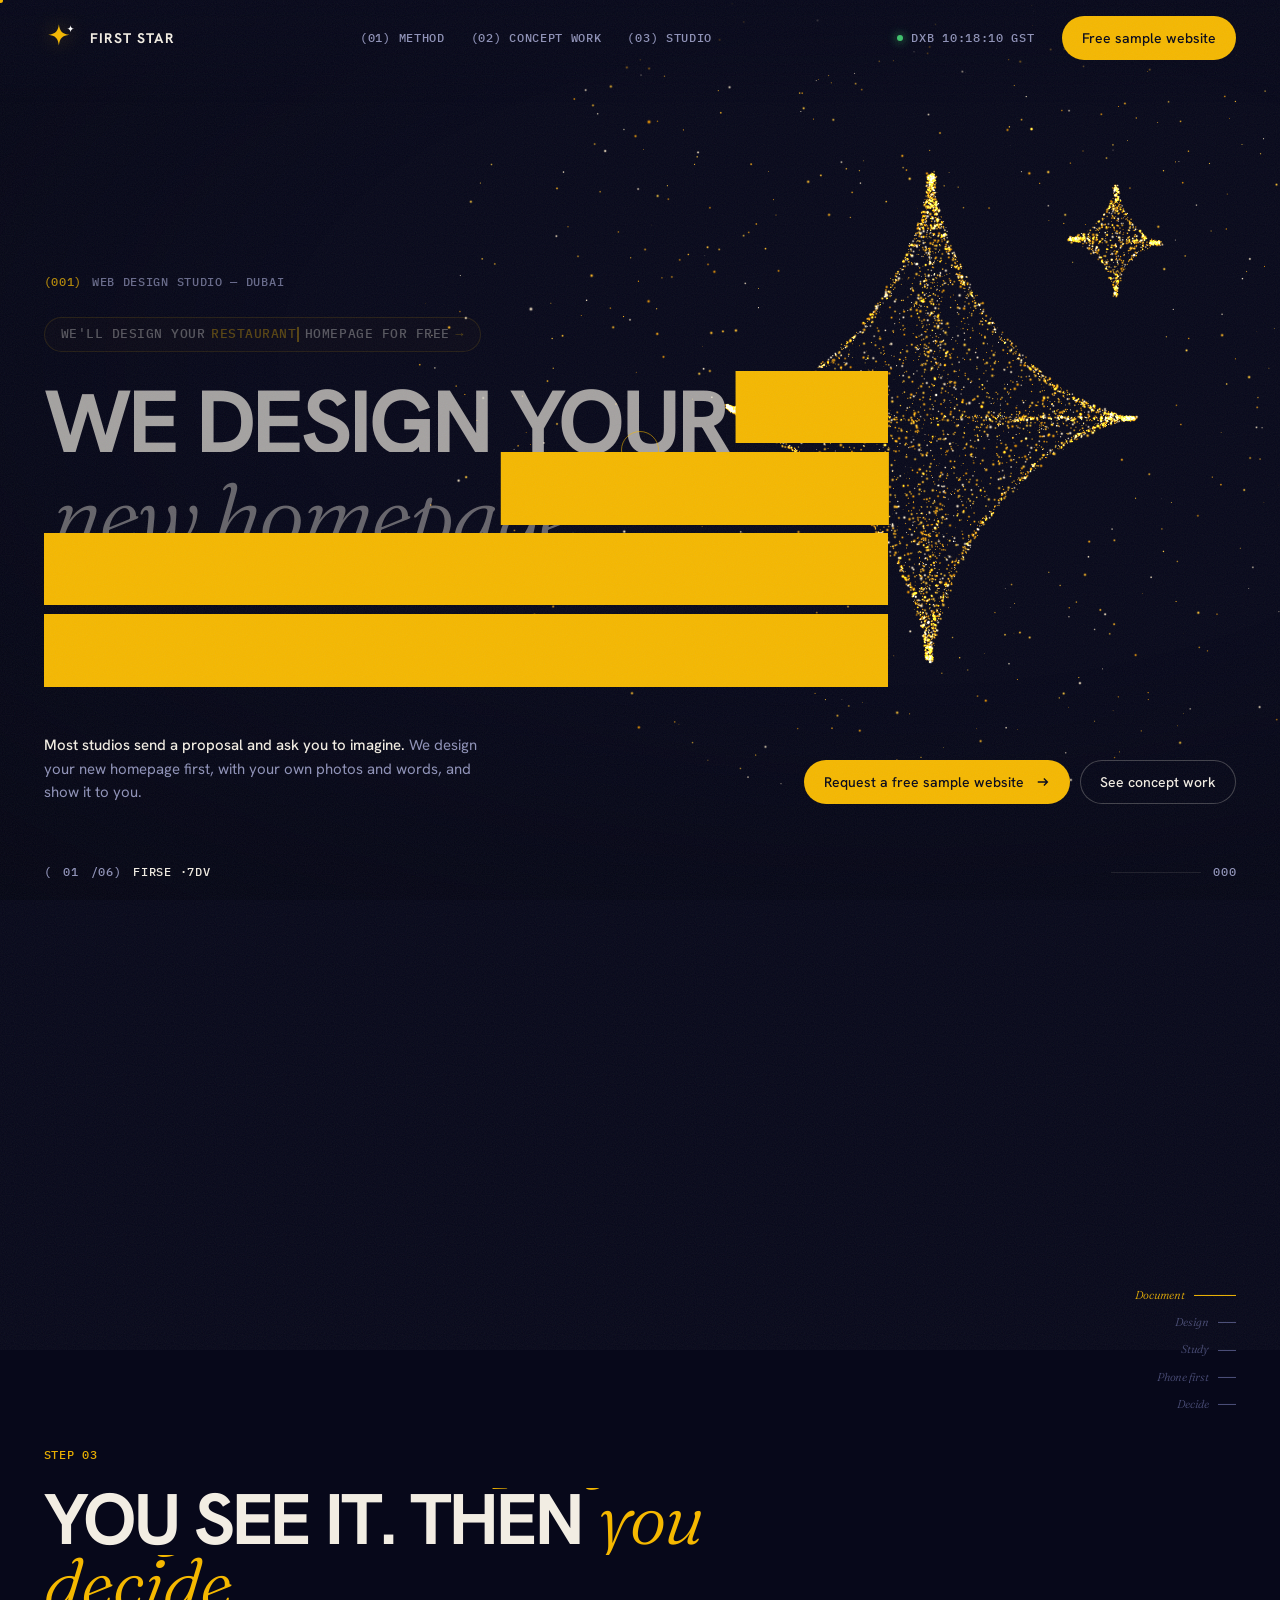
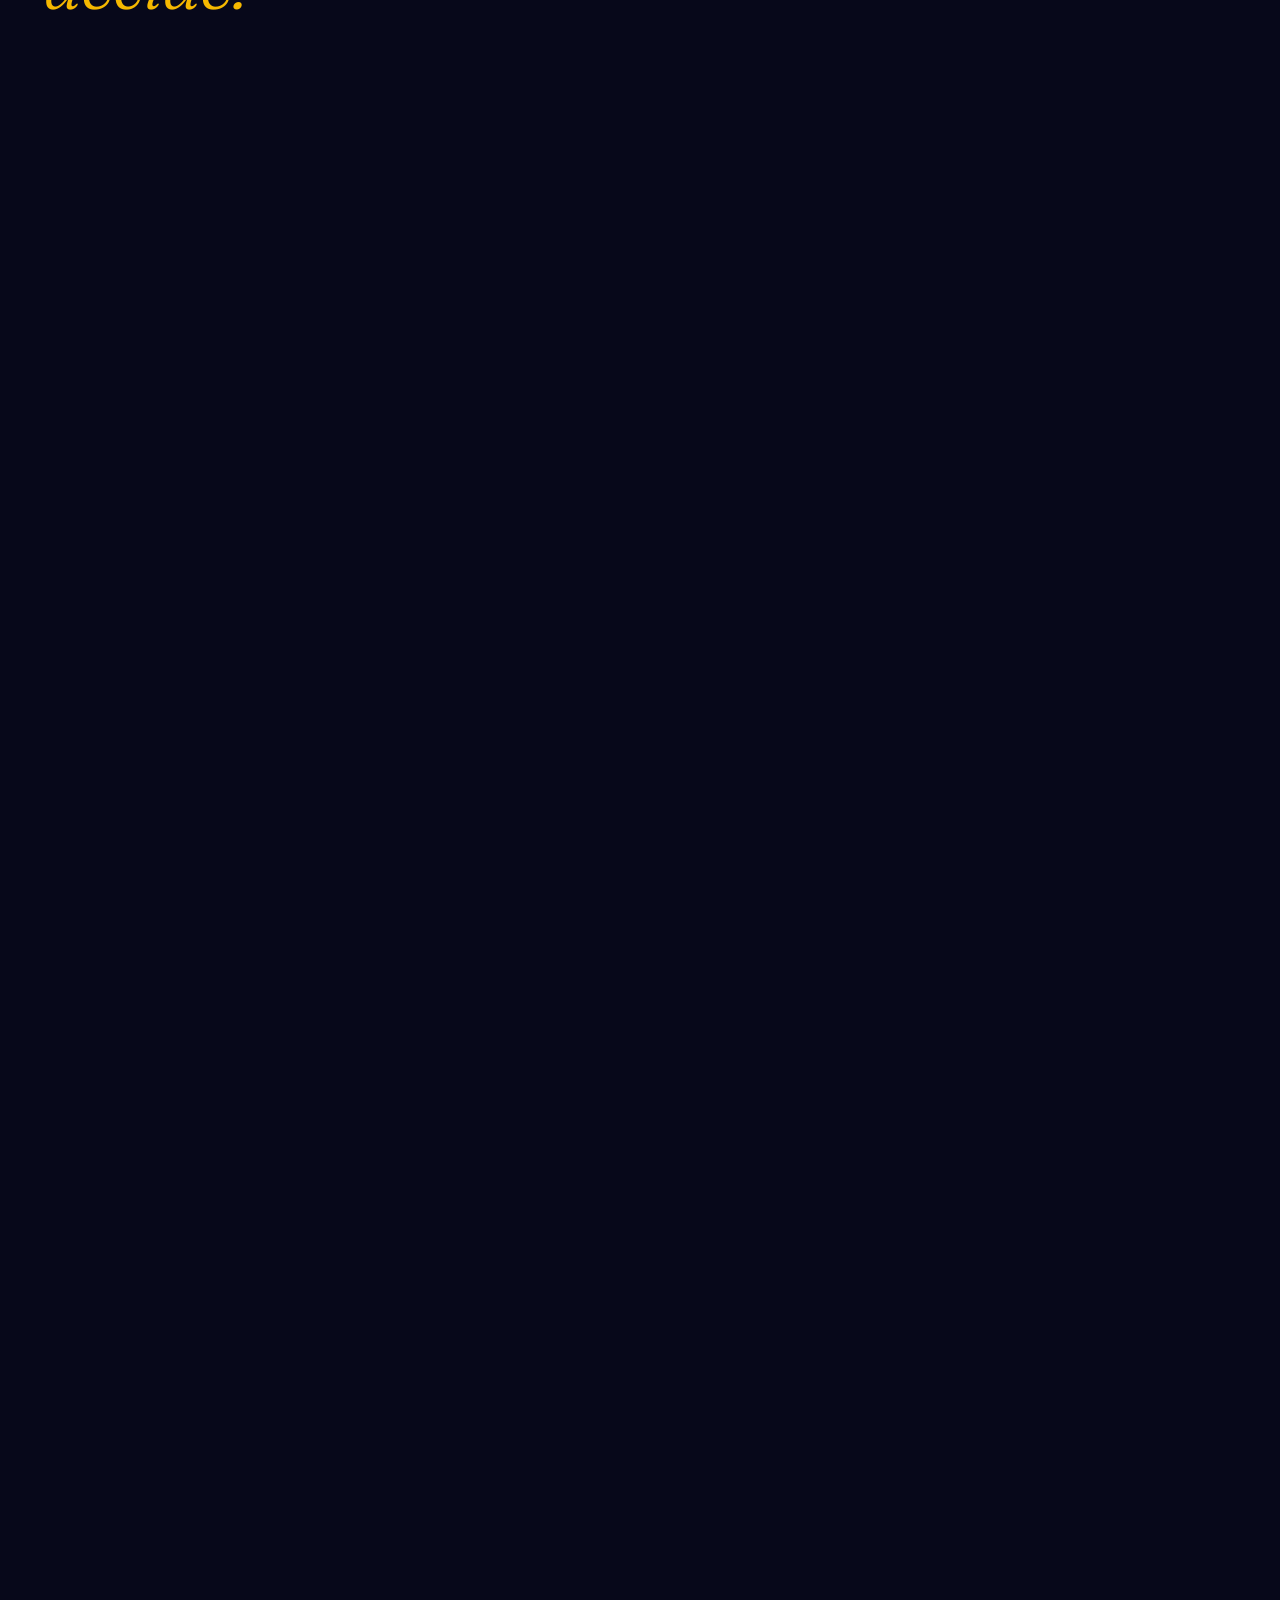
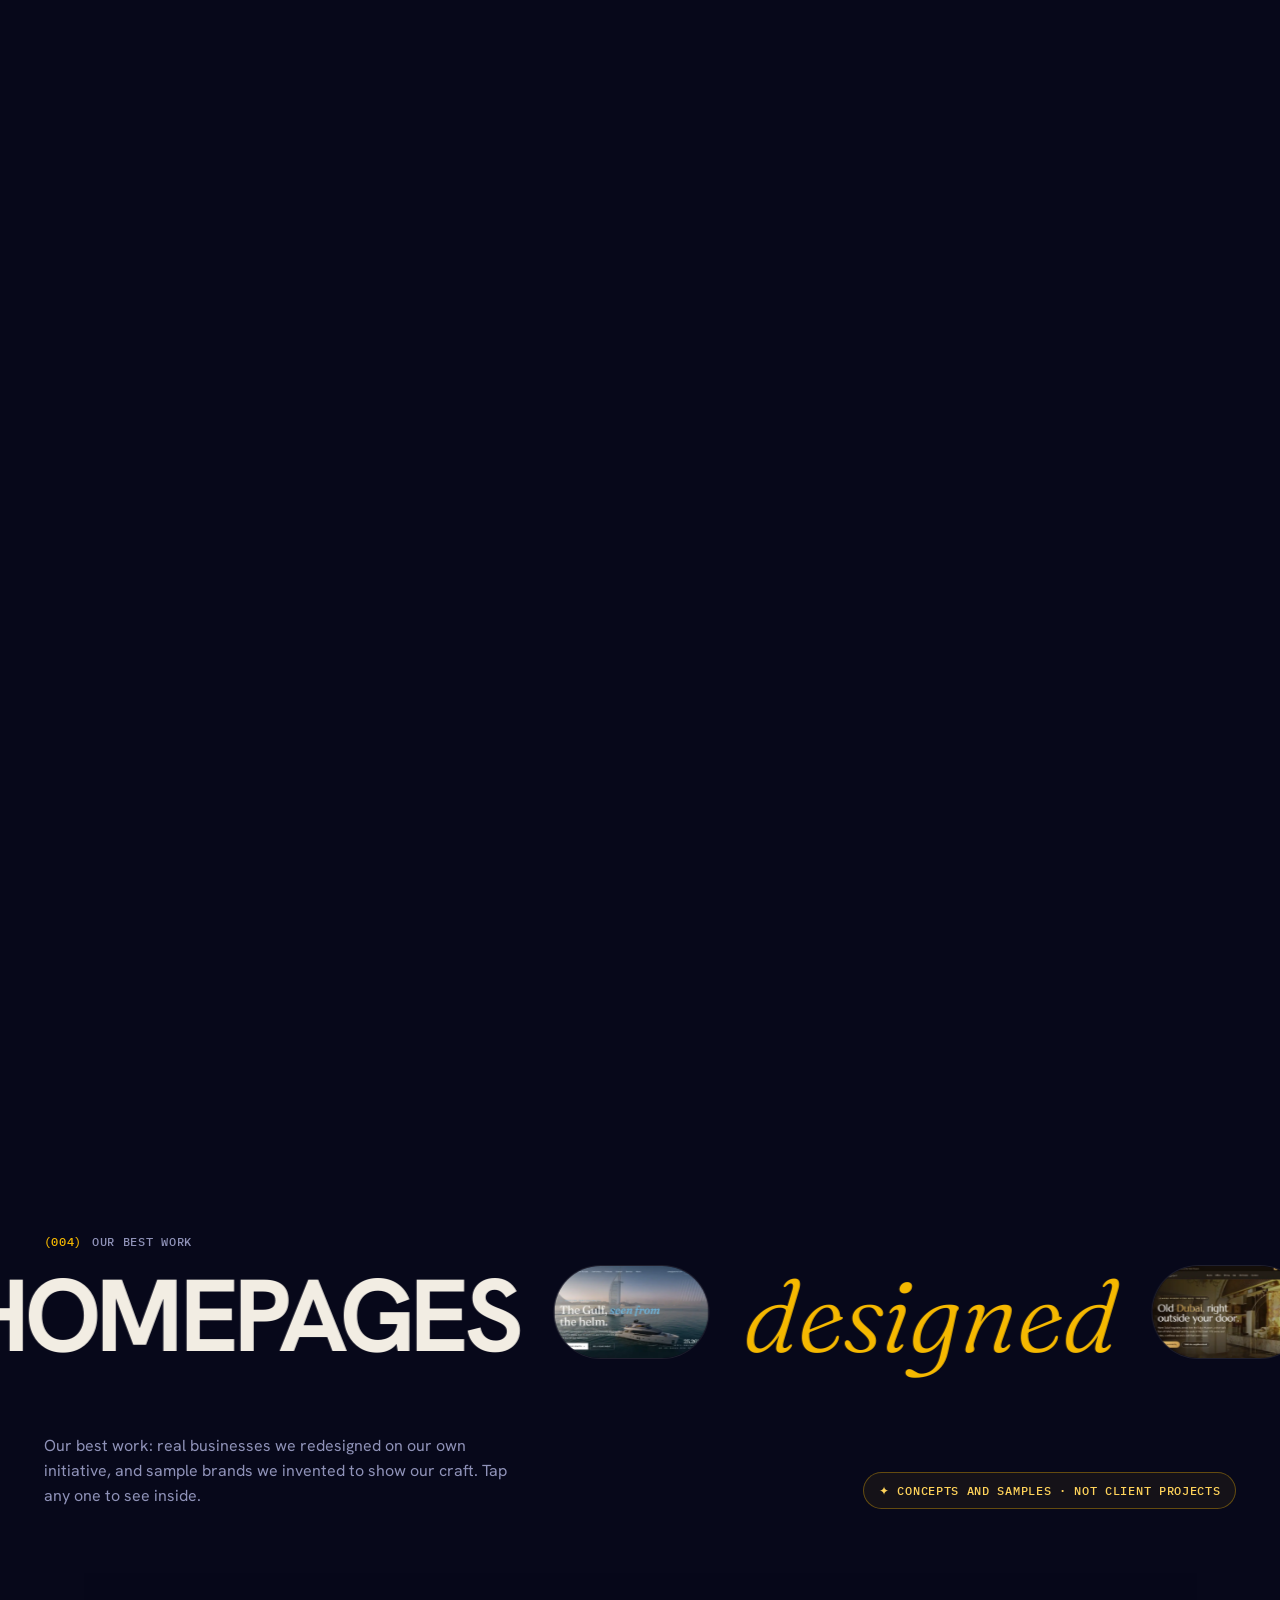
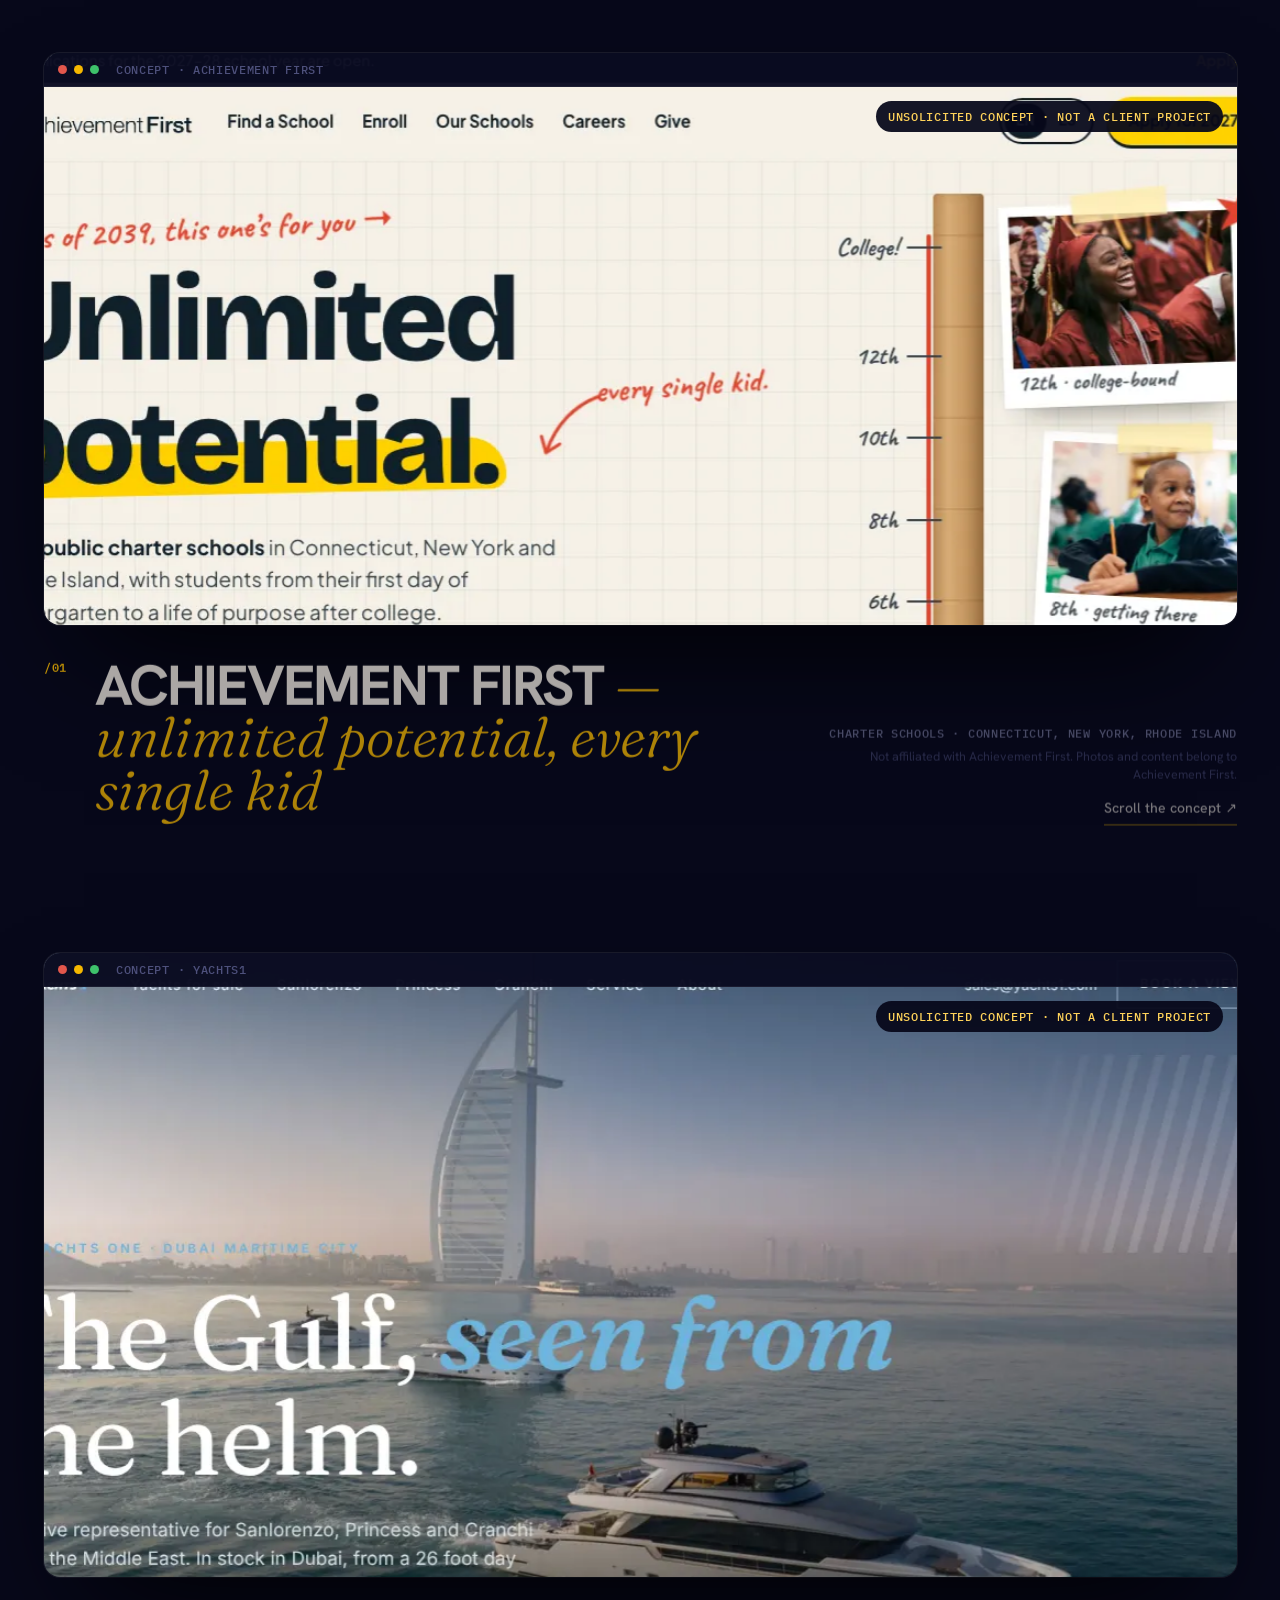
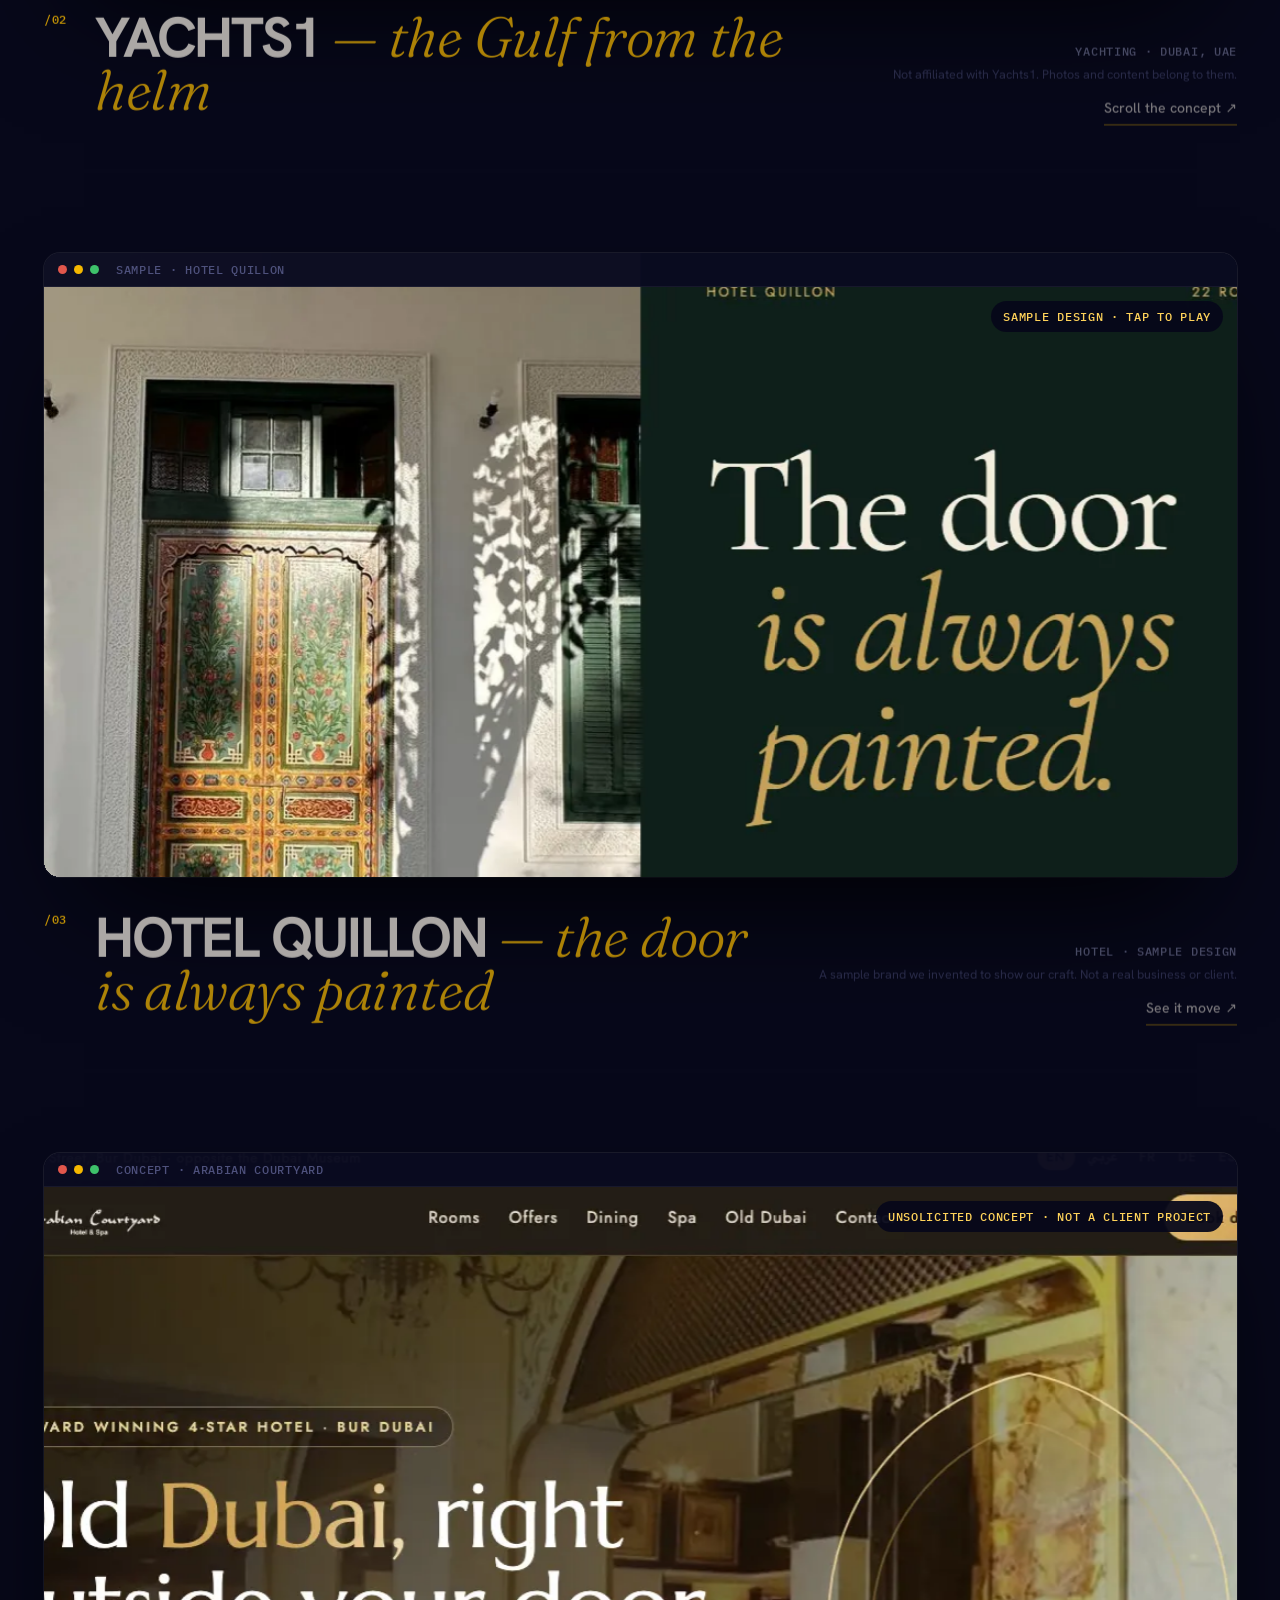
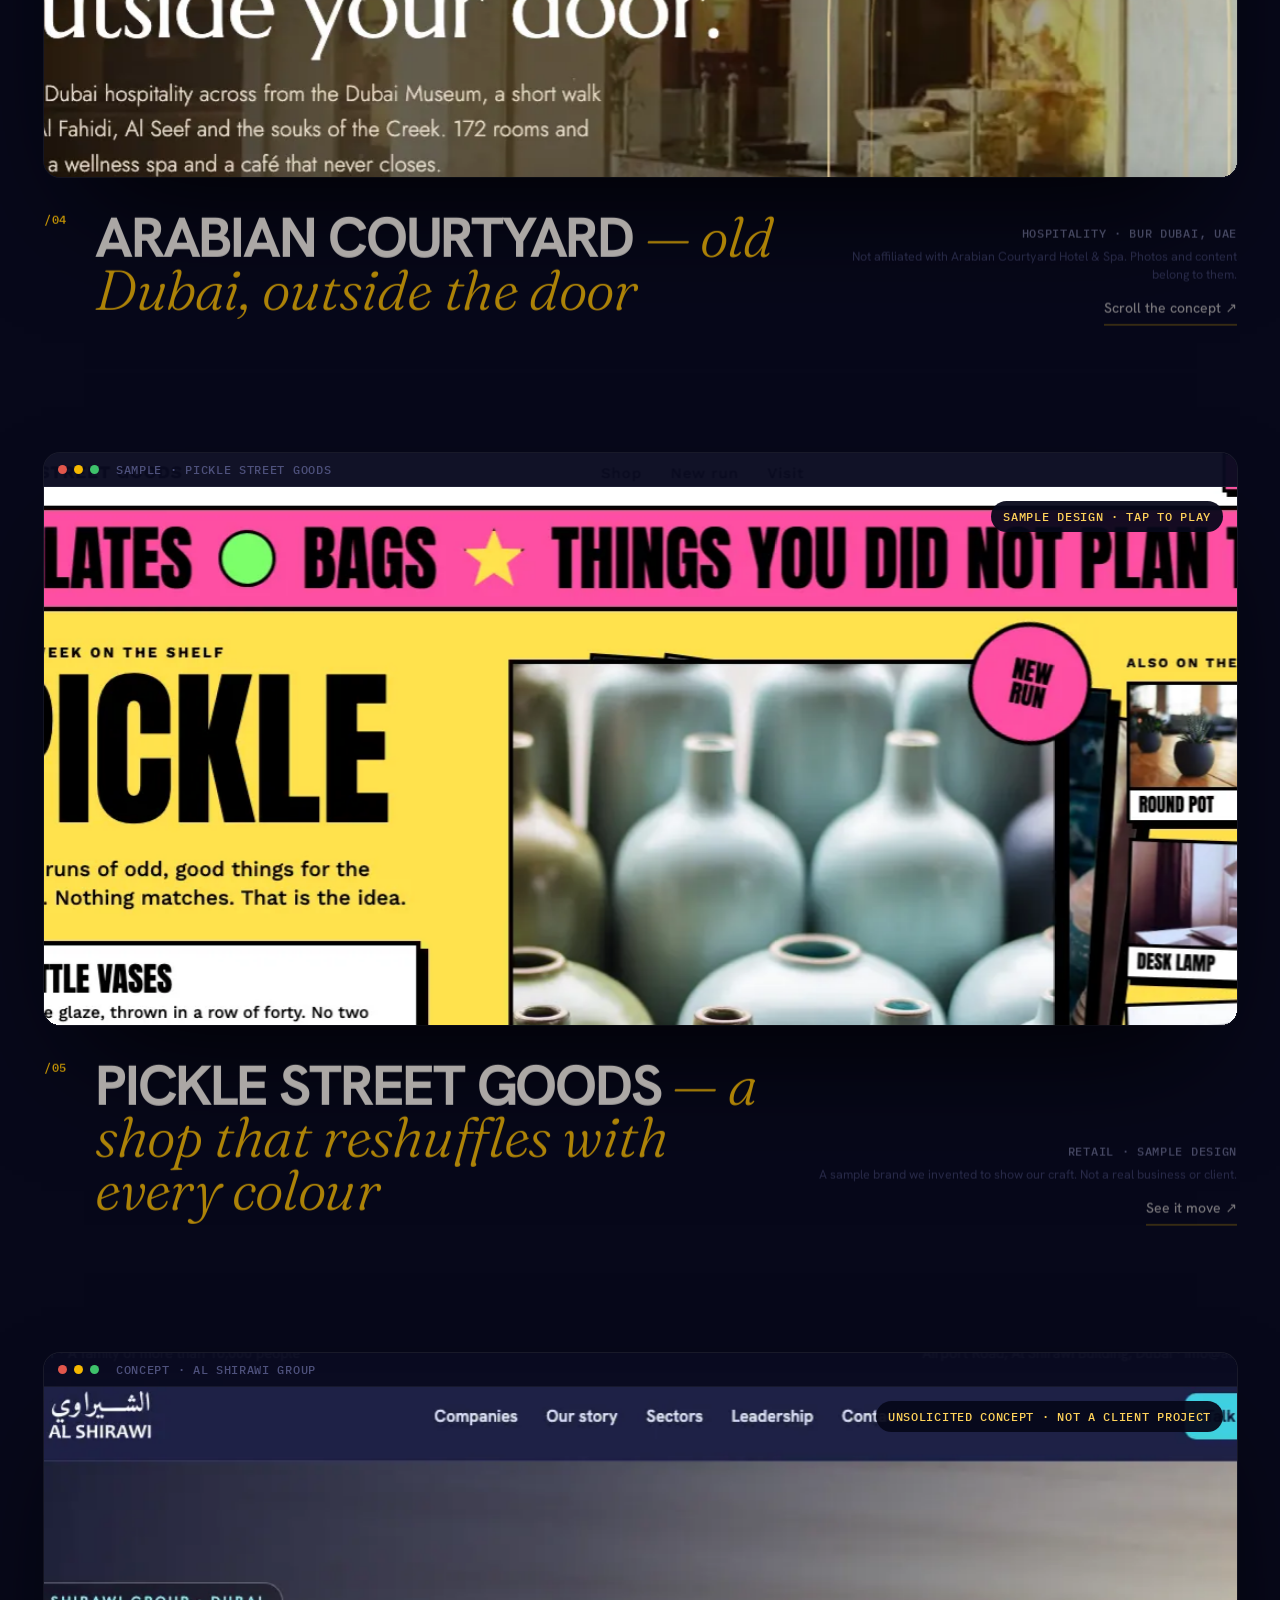
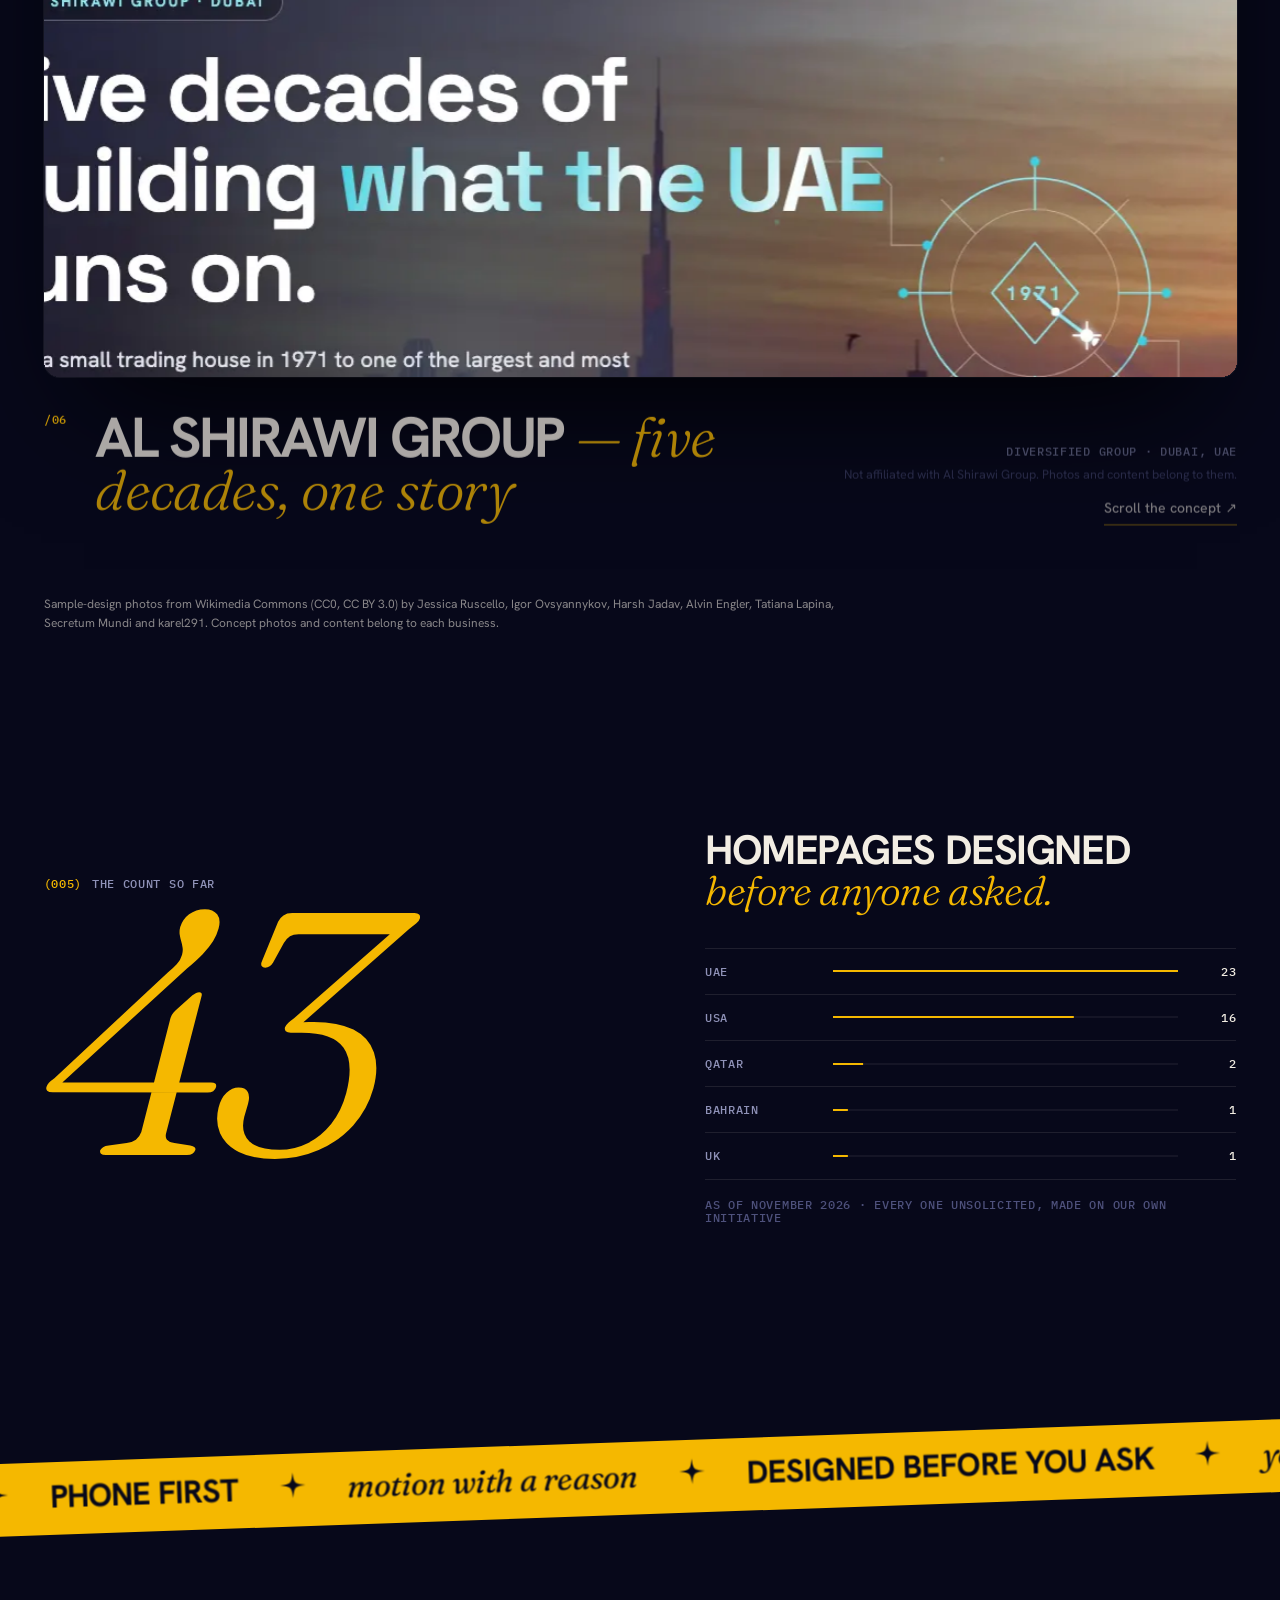
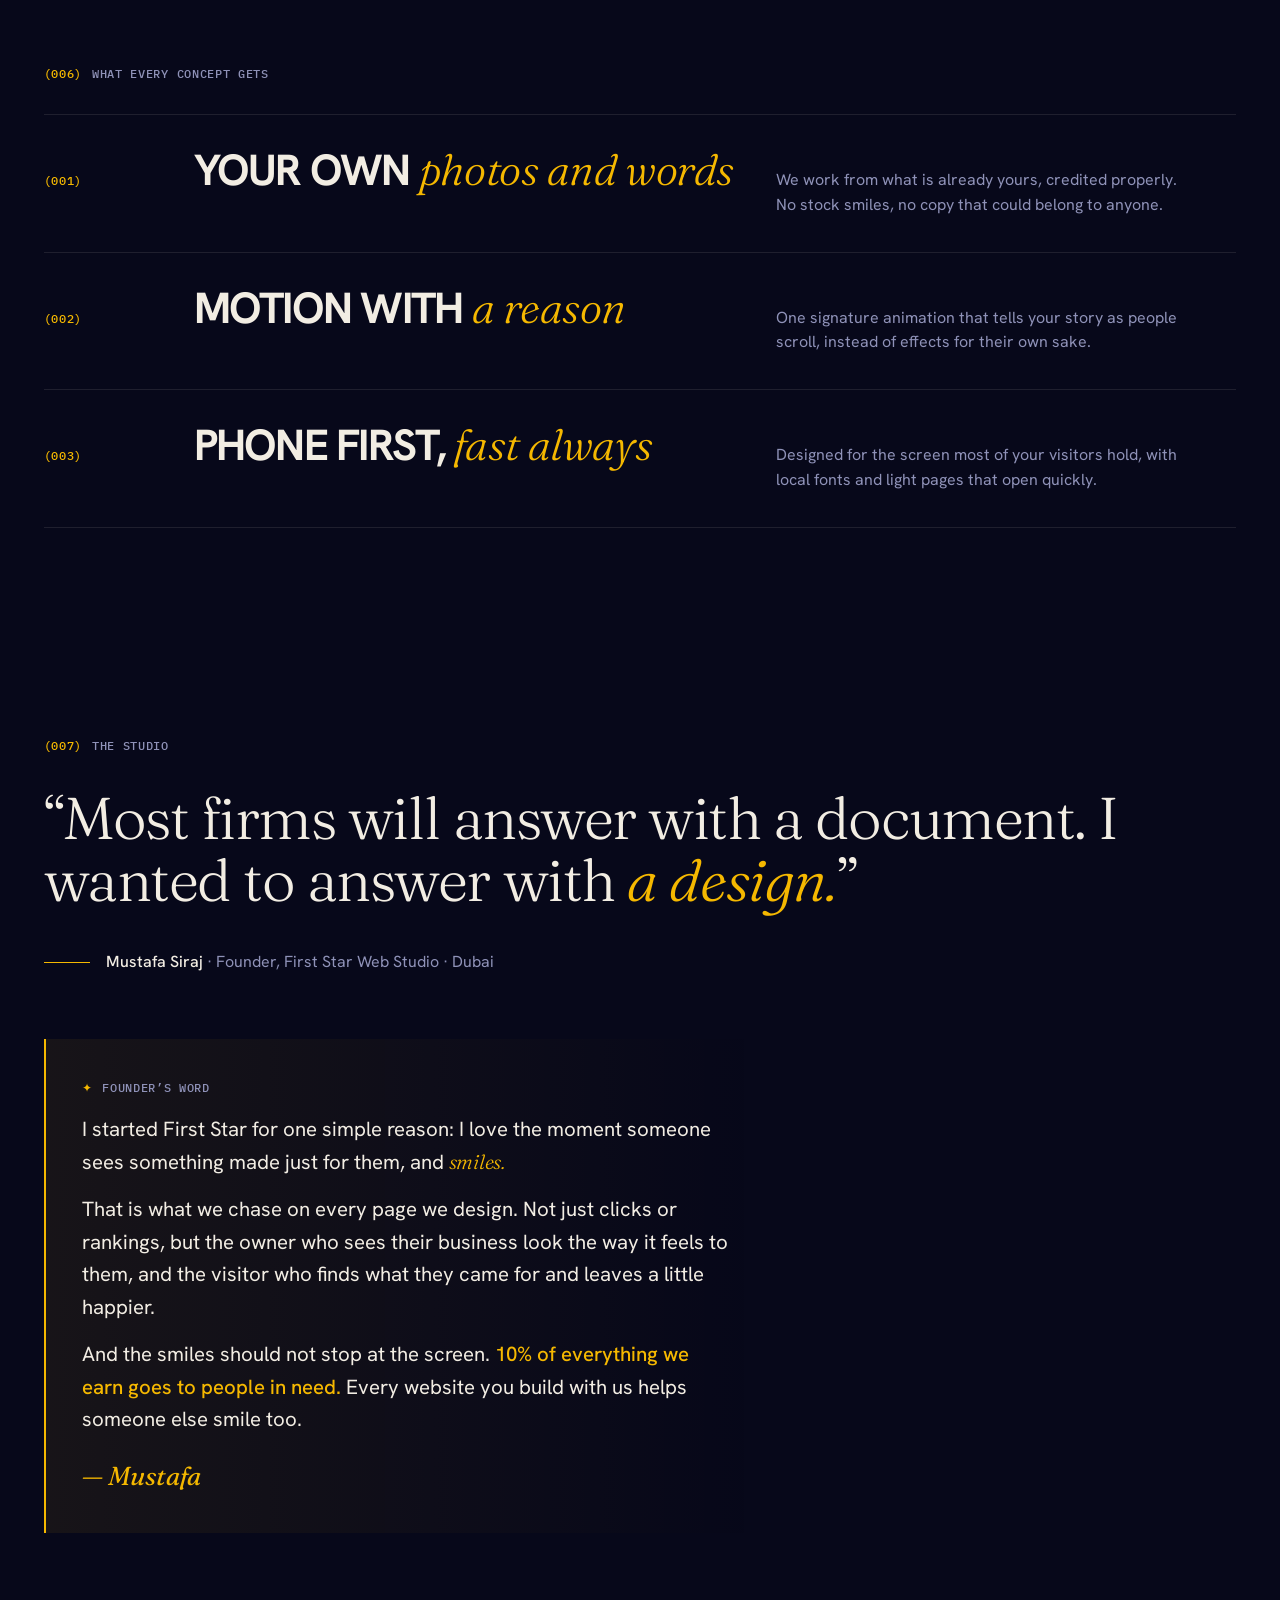
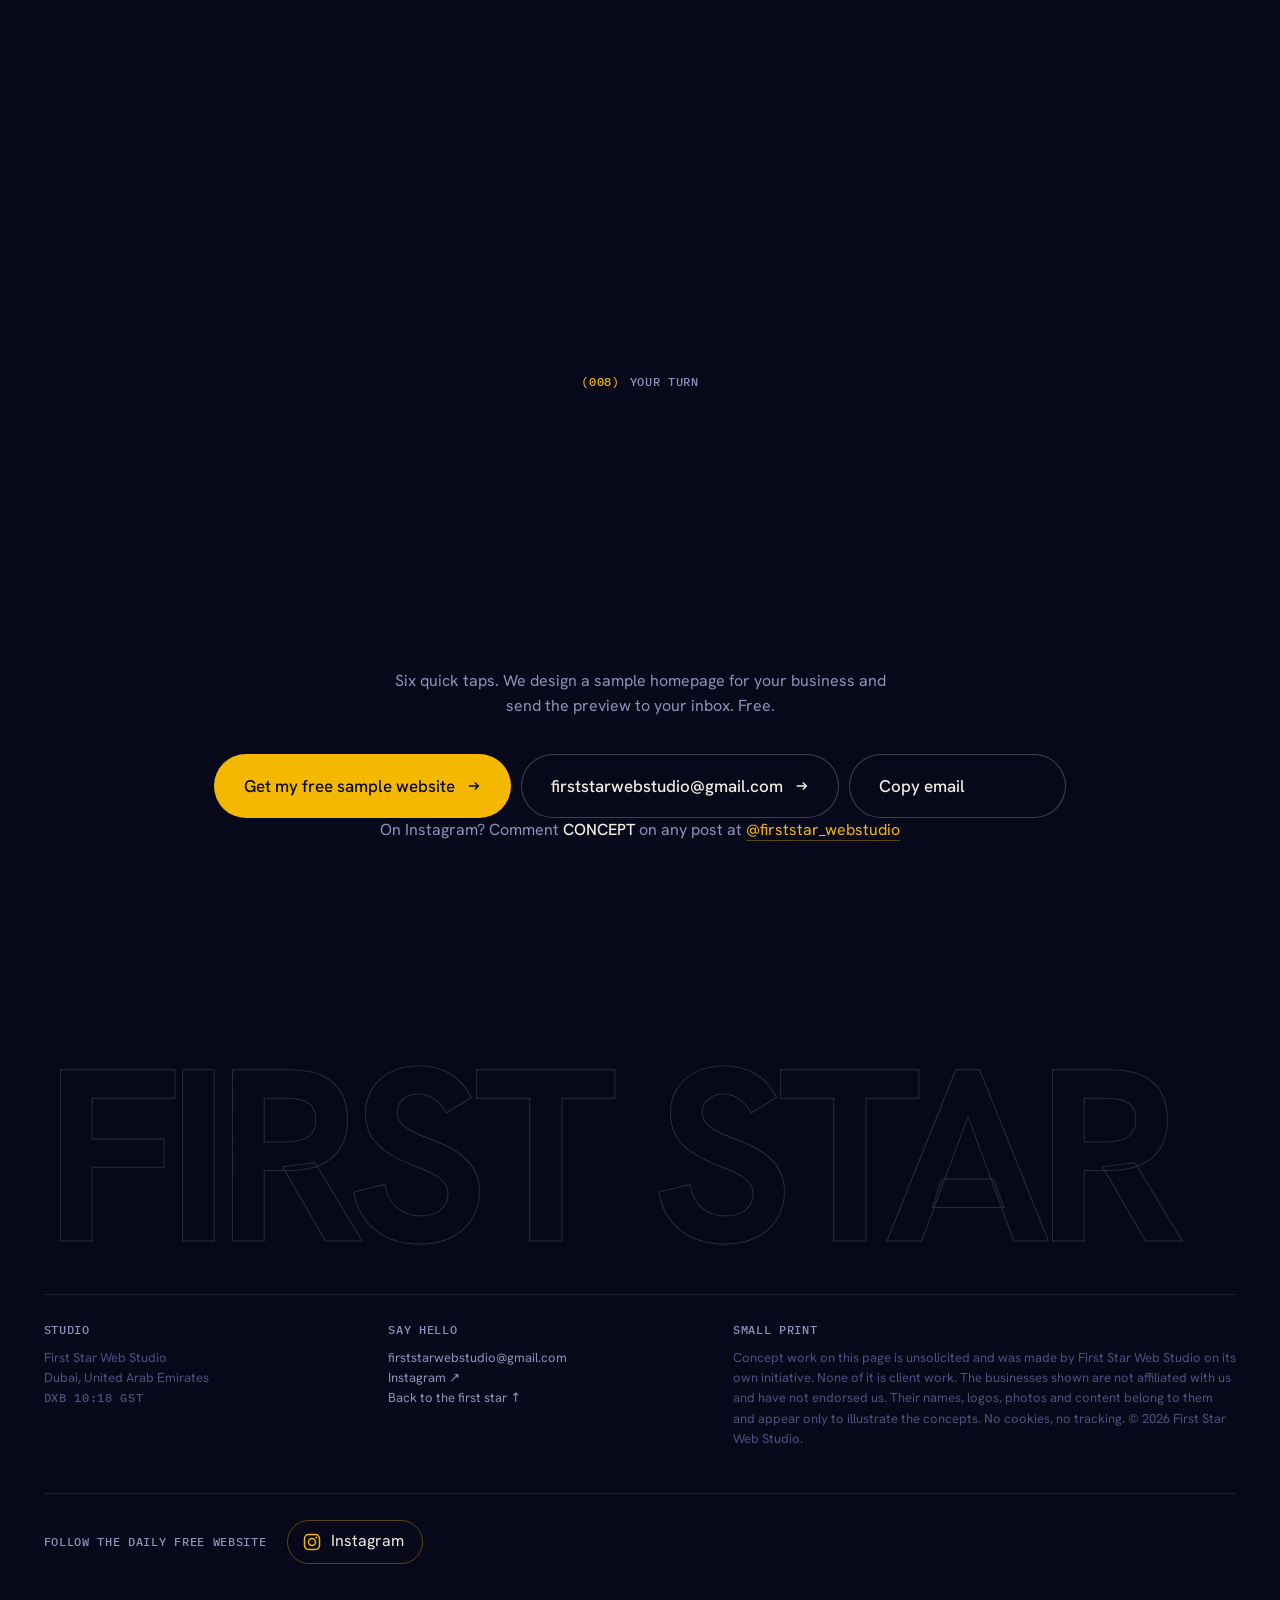
==== index.html @ 01d0db3a "Update studio site 2026-11-05-0257" ====
<!doctype html>
<html lang="en">
<head>
<meta charset="utf-8">
<meta name="viewport" content="width=device-width, initial-scale=1, viewport-fit=cover">
<title>First Star Web Studio · We design your new homepage first</title>
<meta name="description" content="A web design studio in Dubai. We design your new homepage first, with your own photos and words. You decide after.">
<meta name="theme-color" content="#07081a">
<meta property="og:title" content="First Star Web Studio">
<meta property="og:description" content="We design your new homepage first. You decide after.">
<meta property="og:type" content="website">
<meta property="og:image" content="https://firststarwebstudio.com/img/og.jpg">
<meta name="twitter:card" content="summary_large_image">
<link rel="icon" href="img/favicon.png" type="image/png">
<link rel="apple-touch-icon" href="img/logo-192.png">
<link rel="preload" href="fonts/hanken-grotesk-latin-700-normal.woff2" as="font" type="font/woff2" crossorigin>
<link rel="preload" href="fonts/fraunces-latin-300-italic.woff2" as="font" type="font/woff2" crossorigin>
<script>document.documentElement.className='js'</script>
<style>
/* Fonts via @fontsource (SIL OFL): Hanken Grotesk, Fraunces, IBM Plex Mono */
@font-face{font-family:'HG';font-weight:400;font-display:swap;src:url(fonts/hanken-grotesk-latin-400-normal.woff2) format('woff2')}
@font-face{font-family:'HG';font-weight:500;font-display:swap;src:url(fonts/hanken-grotesk-latin-500-normal.woff2) format('woff2')}
@font-face{font-family:'HG';font-weight:700;font-display:swap;src:url(fonts/hanken-grotesk-latin-700-normal.woff2) format('woff2')}
@font-face{font-family:'FR';font-weight:300;font-style:italic;font-display:swap;src:url(fonts/fraunces-latin-300-italic.woff2) format('woff2')}
@font-face{font-family:'FR';font-weight:400;font-style:italic;font-display:swap;src:url(fonts/fraunces-latin-400-italic.woff2) format('woff2')}
@font-face{font-family:'FR';font-weight:300;font-style:normal;font-display:swap;src:url(fonts/fraunces-latin-300-normal.woff2) format('woff2')}
@font-face{font-family:'PM';font-weight:500;font-display:swap;src:url(fonts/ibm-plex-mono-latin-500-normal.woff2) format('woff2')}

:root{
  --ink:#07081a; --ink2:#0c0e28; --cream:#f2ede3; --mute:#8f92b8; --dim:#4e517c; --hair:rgba(242,237,227,.1);
  --gold:#f5b800; --gold2:#ffd35a; --sel:#4c8dff;
  --sans:'HG',system-ui,-apple-system,sans-serif; --serif:'FR',Georgia,serif; --mono:'PM',ui-monospace,monospace;
  --pad:clamp(18px,3.4vw,56px); --ease:cubic-bezier(.16,1,.3,1);
}
*{box-sizing:border-box;margin:0;padding:0}
html{-webkit-text-size-adjust:100%;background:var(--ink)}
html.lenis,html.lenis body{height:auto}
.lenis.lenis-smooth{scroll-behavior:auto!important}
body{background:var(--ink);color:var(--cream);font:400 16px/1.55 var(--sans);overflow-x:hidden;-webkit-font-smoothing:antialiased}
img{display:block;max-width:100%}
a{color:inherit;text-decoration:none}
button{font:inherit;color:inherit;background:none;border:0;cursor:pointer}
::selection{background:var(--gold);color:var(--ink)}
.mono{font:500 11.5px/1.15 var(--mono);letter-spacing:.06em;text-transform:uppercase}
em,.it{font-family:var(--serif);font-style:italic;font-weight:300;text-transform:none;letter-spacing:-.01em}
.gold{color:var(--gold)}
:focus-visible{outline:1.5px solid var(--gold);outline-offset:4px;border-radius:4px}
.skip{position:fixed;left:-999px;top:10px;z-index:300;background:var(--gold);color:var(--ink);padding:10px 14px;border-radius:8px}
.skip:focus{left:10px}
.sr{position:absolute;width:1px;height:1px;overflow:hidden;clip:rect(0 0 0 0)}

/* grain + canvas */
#gl{position:fixed;inset:0;width:100%;height:100%;z-index:0;pointer-events:none}
.grain{position:fixed;inset:-50%;z-index:90;pointer-events:none;opacity:.07;background-image:url("data:image/svg+xml,%3Csvg xmlns='http://www.w3.org/2000/svg' width='160' height='160'%3E%3Cfilter id='n'%3E%3CfeTurbulence type='fractalNoise' baseFrequency='.9' numOctaves='2' stitchTiles='stitch'/%3E%3C/filter%3E%3Crect width='100%25' height='100%25' filter='url(%23n)'/%3E%3C/svg%3E");animation:grain 1s steps(4) infinite}
@keyframes grain{25%{transform:translate(-3%,2%)}50%{transform:translate(2%,-3%)}75%{transform:translate(-2%,-1%)}}
.vignette{position:fixed;inset:0;z-index:1;pointer-events:none;background:radial-gradient(120% 90% at 70% 40%,transparent 40%,rgba(4,5,16,.75) 100%)}
.fallback-star{display:none}
.no-gl .fallback-star{display:block;position:fixed;right:8vw;top:22vh;width:min(36vw,420px);z-index:0;filter:drop-shadow(0 0 60px rgba(245,184,0,.5));opacity:.9}

/* ---------- intro: a star bursts in, charges, explodes into the particle star ---------- */
#intro{position:fixed;inset:0;z-index:200;display:grid;place-items:center;overflow:hidden;contain:strict}
#intro .i-bg{position:absolute;inset:0;background:var(--ink);will-change:opacity}
html:not(.js) #intro,.rm #intro{display:none}
.i-star{position:absolute;left:50%;top:50%;margin:-96px 0 0 -96px;width:192px;height:192px;transform:scale(0);will-change:transform,opacity;pointer-events:none}
.i-ring{position:absolute;left:50%;top:50%;width:140px;height:140px;margin:-70px;border-radius:50%;border:1.5px solid rgba(245,184,0,.7);transform:scale(0);opacity:0}
.i-ray{position:absolute;left:50%;top:50%;width:3px;height:120px;margin:-60px -1.5px;border-radius:3px;background:linear-gradient(transparent,var(--gold2),transparent);opacity:0}
.i-flash{position:absolute;inset:0;will-change:transform,opacity;background:radial-gradient(circle at 50% 50%,#fff7d6 0,var(--gold) 18%,rgba(245,184,0,0) 60%);opacity:0}
.i-word{position:absolute;left:0;right:0;top:calc(50% + 82px);text-align:center;font:500 12px/1 var(--mono);letter-spacing:.42em;text-transform:uppercase;color:var(--cream);opacity:0}
.i-type{position:absolute;left:var(--pad);right:var(--pad);top:50%;transform:translateY(-50%);text-align:center}
.i-l1{display:block;min-height:1.1em;font:300 italic clamp(54px,9vw,132px)/1 var(--serif);color:var(--cream);letter-spacing:-.02em}
.i-l2{display:block;min-height:1.4em;margin-top:22px;font:500 clamp(12px,1.3vw,16px)/1.4 var(--mono);letter-spacing:.22em;text-transform:uppercase;color:var(--gold)}
.i-l1::after,.i-l2.on::after{content:'';display:inline-block;width:.06em;min-width:2px;height:.9em;margin-left:.08em;vertical-align:-.08em;background:var(--gold);animation:tpc 1s steps(1) infinite}
.i-l1.done::after{display:none}.i-l2:not(.on)::after{display:none}
.i-dot{position:absolute;left:50%;top:50%;width:14px;height:14px;margin:-7px;border-radius:50%;background:#ffd35a;box-shadow:0 0 18px 4px rgba(245,184,0,.75);transform:scale(0)}
@keyframes tpc{50%{opacity:0}}
.i-skip{position:absolute;right:var(--pad);bottom:28px;font:500 11px/1 var(--mono);letter-spacing:.14em;text-transform:uppercase;color:var(--mute)}
.i-skip:hover{color:var(--gold)}

/* ---------- HUD ---------- */
.hud{position:fixed;left:0;right:0;z-index:80;padding:0 var(--pad);display:flex;align-items:center;pointer-events:none}
.hud>*{pointer-events:auto}
.hud-top{top:0;height:76px;gap:28px}
.hud-top::before{content:'';position:absolute;inset:0 0 -26px;background:linear-gradient(rgba(7,8,26,.92),rgba(7,8,26,.6) 60%,rgba(7,8,26,0));pointer-events:none;z-index:-1}
.hud-bot{bottom:0;height:56px;justify-content:space-between;color:var(--mute)}
.logo{display:flex;align-items:center;gap:12px}
.logo img{width:34px;height:34px;display:block;filter:drop-shadow(0 0 10px rgba(245,184,0,.35));transition:transform .6s var(--ease)}.logo:hover img{transform:rotate(90deg) scale(1.08)}
.logo span{font:700 14px/1 var(--sans);letter-spacing:.08em;text-transform:uppercase}
.nav{display:flex;gap:26px;margin-left:auto;margin-right:auto}
.nav a{color:var(--mute)}
.nav a:hover{color:var(--cream)}
.clock{color:var(--mute);min-width:120px;text-align:right}
.clock i{display:inline-block;width:6px;height:6px;border-radius:50%;background:#3ec26b;margin-right:8px;vertical-align:1px;box-shadow:0 0 10px #3ec26b;animation:pulse 2s infinite}
@keyframes pulse{50%{opacity:.35}}
.scene{display:flex;gap:12px;align-items:center}
.scene b{color:var(--cream);font-weight:500}
.prog{display:flex;gap:12px;align-items:center}
.prog .rail{width:90px;height:1px;background:var(--hair);position:relative;overflow:hidden}
.prog .rail i{position:absolute;inset:0;background:var(--gold);transform-origin:left;transform:scaleX(0)}
@media (max-width:860px){.nav,.clock{display:none}.hud-top{justify-content:space-between}.hud-top .pill{margin-left:auto}.hud-bot .scene .lbl{display:none}}

/* roll + pill buttons */
.roll{display:inline-block;overflow:hidden;vertical-align:top;height:1.2em;line-height:1.2em}
.roll>span{display:block;transition:transform .5s var(--ease)}
.roll>span::after{content:attr(data-t);display:block}
a:hover .roll>span,button:hover .roll>span{transform:translateY(-1.2em)}
.pill{display:inline-flex;align-items:center;gap:12px;height:44px;padding:0 20px;border-radius:999px;font:500 14px/1 var(--sans);position:relative;isolation:isolate;transition:background .4s var(--ease),color .4s var(--ease),box-shadow .4s}
.pill-gold{background:var(--gold);color:var(--ink)}
.pill-gold::before{content:"";position:absolute;inset:6px;border-radius:inherit;background:var(--gold);filter:blur(18px);opacity:0;transform:scale(.6);transition:.5s var(--ease);z-index:-1}
.pill-gold:hover::before{opacity:.9;transform:scale(1)}
.pill-line{box-shadow:inset 0 0 0 1px rgba(242,237,227,.25)}
.pill-line:hover{box-shadow:inset 0 0 0 1px var(--gold);color:var(--gold)}
.pill .arr{width:14px;height:14px}
.pill.big{height:64px;padding:0 30px;font-size:17px}

/* cursor */
.cur,.cur-dot{position:fixed;left:0;top:0;z-index:150;pointer-events:none;border-radius:50%;display:none}
.fine .cur,.fine .cur-dot{display:block}
.cur{width:38px;height:38px;margin:-19px 0 0 -19px;border:1px solid rgba(245,184,0,.55);display:grid;place-items:center;transition:width .5s var(--ease),height .5s var(--ease),margin .5s var(--ease),background .4s,border-color .4s}
.cur span{font:500 11px/1 var(--mono);letter-spacing:.08em;color:var(--ink);opacity:0;transition:opacity .3s}
.cur.link{width:62px;height:62px;margin:-31px 0 0 -31px;border-color:var(--gold)}
.cur.view{width:104px;height:104px;margin:-52px 0 0 -52px;background:var(--gold);border-color:var(--gold)}
.cur.view span{opacity:1}
.cur-dot{width:5px;height:5px;margin:-2.5px 0 0 -2.5px;background:var(--gold)}
.fine,.fine a,.fine button{cursor:none}

/* ---------- layout ---------- */
main{position:relative;z-index:2;overflow-x:clip}
section{position:relative}
.wrap{padding:0 var(--pad)}
.eyebrow{display:inline-flex;gap:10px;align-items:center;color:var(--mute)}
.eyebrow b{color:var(--gold);font-weight:500}
.typer{display:flex;align-items:center;flex-wrap:wrap;gap:0 .45em;width:max-content;max-width:100%;margin-top:18px;padding:9px 16px;border:1px solid rgba(245,184,0,.35);border-radius:999px;background:rgba(245,184,0,.06);font-size:13px;letter-spacing:.04em;color:var(--cream);transition:border-color .3s,background .3s}
.typer:hover{border-color:var(--gold);background:rgba(245,184,0,.12)}
.tp-w{color:var(--gold);font-weight:500;white-space:pre}
.tp-c{display:inline-block;width:2px;height:1.15em;margin-left:-.4em;background:var(--gold);animation:tpc 1s steps(1) infinite}
.tp-go{color:var(--gold);transition:transform .3s}.typer:hover .tp-go{transform:translateX(4px)}
@keyframes tpc{50%{opacity:0}}
@media (max-width:860px){.typer{font-size:11.5px;padding:8px 13px}}
.ln{display:block;overflow:hidden;padding-bottom:.06em;margin-bottom:-.06em;position:relative}
.ln>span{display:inline-block}
.ln .bar{position:absolute;inset:.06em 0 .1em;background:var(--gold);transform-origin:right;transform:scaleX(0);pointer-events:none}

/* ---------- hero ---------- */
.hero{min-height:100svh;display:flex;flex-direction:column;justify-content:flex-end;padding:120px var(--pad) 96px}
.hero h1{font:700 clamp(34px,9.6vw,999px)/.9 var(--sans);letter-spacing:-.04em;text-transform:uppercase;margin:22px 0 0}
.hero h1 em{font-weight:300;letter-spacing:-.03em}
.hero h1 .gold{color:var(--gold)}
.sel{position:relative;display:inline-block;padding:0 .08em}
.sel .box{position:absolute;inset:.04em -.02em .02em;border:1.5px solid var(--sel);background:rgba(76,141,255,.1);transform-origin:left;transform:scaleX(0)}
.sel .h{position:absolute;width:9px;height:9px;background:#fff;border:1.5px solid var(--sel);transform:scale(0)}
.sel .h:nth-of-type(2){left:-.02em;top:.04em;translate:-50% -50%}.sel .h:nth-of-type(3){right:-.02em;top:.04em;translate:50% -50%}
.sel .h:nth-of-type(4){left:-.02em;bottom:.02em;translate:-50% 50%}.sel .h:nth-of-type(5){right:-.02em;bottom:.02em;translate:50% 50%}
.sel .tag{position:absolute;left:-.02em;top:-.04em;translate:0 -100%;font:500 11px/1 var(--mono);letter-spacing:.04em;background:var(--sel);color:#fff;padding:5px 7px;border-radius:3px 3px 3px 0;white-space:nowrap;opacity:0;text-transform:none}
.hero-foot{display:grid;grid-template-columns:1fr auto;gap:40px;align-items:end;margin-top:44px}
.hero-foot p{max-width:440px;color:var(--mute);font-size:clamp(15px,1.15vw,18px)}
.hero-foot p b{color:var(--cream);font-weight:500}
.ctas{display:flex;gap:10px;flex-wrap:wrap}
@media (min-width:861px){.hero h1{font-size:7vw}.hero-copy{max-width:66vw}}
@media (max-width:860px){.sel .tag{display:none}.hero h1{font-size:10.2vw}.hero{justify-content:flex-end;padding-bottom:84px}.hero-foot{grid-template-columns:1fr;gap:26px;margin-top:28px}}

/* ---------- story (pinned, particle morph) ---------- */
.story{height:auto}
.story-pin{position:relative;height:100svh;overflow:hidden}
.st{position:absolute;left:var(--pad);bottom:110px;max-width:min(58vw,900px)}
.st h2{font:700 clamp(36px,5.6vw,108px)/.92 var(--sans);letter-spacing:-.04em;text-transform:uppercase;margin:20px 0 22px}
.st h2 em{color:var(--gold)}
.st p{color:var(--mute);max-width:440px;font-size:clamp(15px,1.15vw,18px)}
.st .num{font:300 clamp(60px,8vw,150px)/.8 var(--serif);font-style:italic;color:transparent;-webkit-text-stroke:1px rgba(245,184,0,.5);position:absolute;right:calc(100% - .2em);top:-.2em;display:none}
.js .st{visibility:hidden}
.rail-ticks{position:absolute;right:var(--pad);top:50%;translate:0 -50%;display:flex;flex-direction:column;gap:14px;align-items:flex-end;color:var(--dim)}
.rail-ticks span{display:flex;gap:10px;align-items:center;transition:color .5s}
.rail-ticks span i{width:18px;height:1px;background:currentColor;transition:width .5s var(--ease)}
.rail-ticks span.on{color:var(--gold)}
.rail-ticks span.on i{width:42px}
@media (max-width:860px){.st{max-width:none;right:var(--pad);bottom:88px}.rail-ticks{top:auto;bottom:auto;top:96px;translate:0;flex-direction:row;gap:8px;right:var(--pad)}.rail-ticks span em,.rail-ticks .t{display:none}.rail-ticks span i{width:14px}.rail-ticks span.on i{width:26px}}
/* without JS or with reduced motion: stack the story */
html:not(.js) .story,.rm .story{height:auto}html:not(.js) .story-pin,.rm .story-pin{height:auto;overflow:visible;padding:80px 0}
html:not(.js) .st,.rm .st{position:relative;left:auto;bottom:auto;visibility:visible;padding:60px var(--pad)}
html:not(.js) .rail-ticks,.rm .rail-ticks{display:none}

/* ---------- work ---------- */
.work-intro{padding:clamp(120px,14vw,200px) 0 60px}
.chips{overflow:hidden;white-space:nowrap;padding:10px 0}
.chips-track{display:inline-flex;align-items:center;gap:.35em;font:700 clamp(46px,8vw,150px)/1 var(--sans);letter-spacing:-.045em;text-transform:uppercase;will-change:transform}
.chips-track em{color:var(--gold);font-weight:300}
.chip{display:inline-block;width:1.5em;height:.9em;border-radius:.45em;overflow:hidden;vertical-align:middle;position:relative;top:-.04em;box-shadow:0 0 0 1px var(--hair)}
.chip img{width:100%;height:100%;object-fit:cover}
.work-note{display:flex;justify-content:space-between;align-items:end;gap:30px;flex-wrap:wrap;margin-top:56px}
.work-note p{max-width:480px;color:var(--mute)}
.honest{display:inline-flex;align-items:center;gap:10px;padding:12px 16px;border-radius:999px;box-shadow:inset 0 0 0 1px rgba(245,184,0,.35);color:var(--gold2);background:rgba(245,184,0,.06)}
.cards{position:relative}
.card{cursor:pointer}
.card .meta h3{transition:color .3s}.card:hover .meta h3{color:#f5b800}
.card{position:sticky;top:0;height:100svh;background:var(--ink);display:flex;align-items:center;justify-content:center;padding:84px var(--pad) 64px;overflow:hidden}
.card-in{width:100%;max-width:1400px;height:100%;display:grid;grid-template-rows:1fr auto;gap:22px;transform-origin:50% 0;will-change:transform}
.frame{position:relative;will-change:transform;border-radius:16px;overflow:hidden;background:#0b0c22;box-shadow:0 60px 120px -40px rgba(0,0,0,.9),0 0 0 1px rgba(255,255,255,.08);min-height:0}
.frame .bar{position:absolute;left:0;right:0;top:0;height:34px;display:flex;align-items:center;gap:7px;padding:0 14px;background:rgba(10,11,32,.97);z-index:2;border-bottom:1px solid rgba(255,255,255,.06)}
.frame .bar i{width:9px;height:9px;border-radius:50%;background:#2a2d5a}
.frame .bar i:nth-child(1){background:#e2574c}.frame .bar i:nth-child(2){background:#f5b800}.frame .bar i:nth-child(3){background:#3ec26b}
.frame .bar span{margin-left:10px;color:var(--dim)}
.frame img{position:absolute;inset:34px 0 0;width:100%;height:calc(100% - 34px);object-fit:cover;object-position:top;transform:scale(1.15);will-change:transform}
.frame .tag{position:absolute;right:14px;top:48px;z-index:2;background:rgba(7,8,26,.94);color:var(--gold2);padding:9px 12px;border-radius:999px}
.shade{position:absolute;inset:0;background:var(--ink);opacity:0;pointer-events:none;z-index:3}
.meta{display:grid;grid-template-columns:auto 1fr auto;gap:8px 28px;align-items:end}
.meta .no{color:var(--gold);align-self:start;padding-top:.6em}
.meta h3{font:700 clamp(28px,4.4vw,76px)/.92 var(--sans);letter-spacing:-.04em;text-transform:uppercase}
.meta h3 em{color:var(--gold);font-weight:300}
.meta .info{color:var(--mute);text-align:right;display:grid;gap:8px;justify-items:end;max-width:420px}
.meta .fine{color:var(--dim);font-size:12.5px;line-height:1.45}
.meta .info button{color:var(--cream);padding:8px 0;border-bottom:1px solid var(--gold);font:500 14px/1 var(--sans)}
@media (max-width:860px){
  .card{padding:76px var(--pad) 70px}
  .card-in{grid-template-rows:auto auto;align-content:center;gap:18px}
  .frame{aspect-ratio:4/3.4}
  .frame img{object-position:left top}
  .meta{grid-template-columns:auto 1fr}
  .meta .info{grid-column:1/-1;text-align:left;justify-items:start}
}

/* ---------- tally ---------- */
.tally{padding:clamp(120px,14vw,220px) var(--pad);display:grid;grid-template-columns:1.1fr 1fr;gap:clamp(30px,6vw,120px);align-items:center}
.big-n{font:300 clamp(170px,27vw,460px)/.78 var(--serif);font-style:italic;color:var(--gold);letter-spacing:-.06em;font-variant-numeric:tabular-nums}
.tally h2{font:700 clamp(28px,3.2vw,52px)/.98 var(--sans);letter-spacing:-.035em;text-transform:uppercase;margin:18px 0 36px}
.tally h2 em{color:var(--gold)}
.rows{border-top:1px solid var(--hair)}
.row{display:grid;grid-template-columns:110px 1fr 40px;gap:18px;align-items:center;padding:16px 0;border-bottom:1px solid var(--hair);color:var(--mute)}
.row .b{height:2px;background:rgba(242,237,227,.06);position:relative;overflow:hidden}
.row .b i{position:absolute;inset:0;background:var(--gold);transform-origin:left;transform:scaleX(var(--w))}
.js .row .b i{transform:scaleX(0)}
.row .v{color:var(--cream);text-align:right}
.tally .note{margin-top:18px;color:var(--dim)}
@media (max-width:860px){.tally{grid-template-columns:1fr}}

/* ---------- principles ---------- */
.ribbon{background:var(--gold);color:var(--ink);padding:18px 0;overflow:hidden;transform:rotate(-2deg) scale(1.04);margin:40px 0 clamp(100px,12vw,180px)}
.ribbon div{display:inline-flex;gap:40px;white-space:nowrap;font:700 clamp(22px,2.4vw,38px)/1 var(--sans);letter-spacing:-.02em;text-transform:uppercase;will-change:transform}
.ribbon em{font-weight:400}
.ribbon svg{width:.8em;height:.8em;fill:var(--ink);vertical-align:-.05em}
.prin{padding:0 var(--pad)}
.prin .head{display:flex;justify-content:space-between;gap:20px;margin-bottom:34px}
.pr{display:grid;grid-template-columns:120px 1.2fr 1fr;gap:30px;padding:34px 0;border-top:1px solid var(--hair);align-items:baseline;transition:padding .6s var(--ease)}
.pr:last-child{border-bottom:1px solid var(--hair)}
.pr h3{font:700 clamp(26px,3.4vw,58px)/.95 var(--sans);letter-spacing:-.04em;text-transform:uppercase}
.pr h3 em{color:var(--gold);font-weight:300}
.pr p{color:var(--mute);max-width:420px}
.pr .n{color:var(--gold)}
.fine .pr:hover{padding-left:20px}
@media (max-width:760px){.pr{grid-template-columns:1fr;gap:12px}}

/* ---------- founder ---------- */
.founder{padding:clamp(140px,16vw,240px) var(--pad);max-width:1500px}
.founder blockquote{font:300 clamp(34px,4.6vw,84px)/1.04 var(--serif);letter-spacing:-.025em;margin-top:30px}
.founder blockquote em{color:var(--gold)}
.founder cite{display:flex;gap:16px;align-items:center;margin-top:40px;font-style:normal;color:var(--mute)}
.founder cite b{color:var(--cream);font-weight:500}
.founder cite i{width:46px;height:1px;background:var(--gold)}

/* ---------- contact + footer ---------- */
.contact{min-height:100svh;display:flex;flex-direction:column;justify-content:center;align-items:center;text-align:center;padding:140px var(--pad) 60px}
.contact h2{font:700 clamp(46px,10vw,190px)/.86 var(--sans);letter-spacing:-.05em;text-transform:uppercase;margin:24px 0 34px}
.contact h2 em{color:var(--gold);font-weight:300}
.contact p{color:var(--mute);max-width:520px;margin:0 auto 36px}
.contact .ctas{justify-content:center}
.copied{color:var(--gold);margin-left:4px;opacity:0;transition:opacity .3s}
.copied.on{opacity:1}
.ig{margin-top:40px;color:var(--mute)}
.ig a{color:var(--gold);border-bottom:1px solid rgba(245,184,0,.35)}
.ig b{color:var(--cream);font-weight:500}
footer{position:relative;z-index:2;padding:0 var(--pad) 70px;overflow:hidden}
.word{font:700 19.2vw/.8 var(--sans);letter-spacing:-.06em;text-transform:uppercase;white-space:nowrap;color:transparent;-webkit-text-stroke:1px rgba(242,237,227,.16);margin:20px 0 40px;background:linear-gradient(90deg,var(--gold),var(--gold2)) no-repeat 0 0/0% 100%;-webkit-background-clip:text;background-clip:text;transition:background-size 1.2s var(--ease)}
.word:hover{background-size:100% 100%}
.fgrid{display:grid;grid-template-columns:1fr 1fr 1.6fr;gap:30px;padding-top:28px;border-top:1px solid var(--hair);color:var(--dim);font-size:13px}
.fgrid a{color:var(--mute)}
.fgrid a:hover{color:var(--gold)}
.fgrid .mono{color:var(--mute);margin-bottom:12px}
@media (max-width:860px){.fgrid{grid-template-columns:1fr 1fr}.fgrid>div:last-child{grid-column:1/-1}}

/* ---------- viewer ---------- */
.social{display:flex;align-items:center;flex-wrap:wrap;gap:12px 14px;margin-top:44px;padding-top:26px;border-top:1px solid var(--hair, rgba(255,255,255,.08))}
.social .mono{color:var(--mute);margin-right:6px}
.soc{display:inline-flex;align-items:center;gap:9px;height:44px;padding:0 18px 0 14px;border-radius:999px;border:1px solid rgba(245,184,0,.35);color:var(--cream);transition:border-color .3s,background .3s,color .3s}
.soc svg{width:20px;height:20px;color:var(--gold)}
.soc:hover{border-color:var(--gold);background:rgba(245,184,0,.1)}
.soc[hidden]{display:none}
dialog{border:0;padding:0;background:transparent;max-width:none;max-height:none;width:100%;height:100%;color:var(--cream)}
dialog::backdrop{background:rgba(4,5,16,.9);backdrop-filter:blur(10px);-webkit-backdrop-filter:blur(10px)}
dialog[open]{display:grid;place-items:center}
.viewer{width:min(1000px,92vw);animation:pop .7s var(--ease)}
@keyframes pop{from{opacity:0;transform:translateY(40px) scale(.96)}}
.viewer .frame{height:min(78vh,760px);width:100%;aspect-ratio:auto}
.viewer .scroller{position:absolute;inset:34px 0 0;overflow-y:auto;overscroll-behavior:contain;-webkit-overflow-scrolling:touch}
.viewer .scroller img{position:static;width:100%;height:auto;transform:none}
.vfoot{display:flex;justify-content:space-between;gap:14px;margin-top:14px;color:var(--mute);font-size:13px;align-items:center}

@media (prefers-reduced-motion:reduce){.grain{animation:none}}

.samples{margin-top:clamp(64px,10vw,140px)}
.smp-h{font-size:clamp(28px,4vw,54px);line-height:1.05;margin:14px 0 clamp(26px,4vw,48px);font-weight:400}
.smp-h em{color:#f5b800}
.smp-row{display:grid;grid-template-columns:repeat(3,1fr);gap:clamp(14px,2vw,28px)}
.smp{margin:0}
.smp-f{border-radius:14px;overflow:hidden;border:1px solid rgba(245,184,0,.25);background:#0c0e24;aspect-ratio:560/350;transition:transform .5s cubic-bezier(.16,1,.3,1),border-color .3s}
.smp-f img{display:block;width:100%;height:100%;object-fit:cover}
.smp:hover .smp-f{transform:translateY(-6px);border-color:#f5b800}
.smp figcaption{margin-top:14px;display:flex;flex-wrap:wrap;gap:6px 10px;align-items:baseline;font-size:17px}
.smp figcaption em{opacity:.7}
.smp figcaption .mono{flex-basis:100%;font-size:11px;letter-spacing:.12em;text-transform:uppercase;opacity:.55}
.smp-fine{margin-top:26px;max-width:880px;opacity:.55;font-size:12px;line-height:1.6}
@media(max-width:860px){.smp-row{grid-template-columns:1fr}}
.fword{margin-top:clamp(36px,5vw,64px);max-width:720px;padding:clamp(22px,3vw,36px);border-left:2px solid #f5b800;background:linear-gradient(90deg,rgba(245,184,0,.07),transparent)}
.fword p{font-size:clamp(17px,1.6vw,21px);line-height:1.6;margin:14px 0 0}
.fword p em{color:#f5b800;font-style:italic}
.fword p b{color:#f5b800;font-weight:500}
.fword .sig{display:block;margin-top:20px;font-family:var(--serif);font-style:italic;font-size:26px;color:#f5b800}
.smp{all:unset;display:block;cursor:pointer;min-width:0}
.smp:focus-visible .smp-f{outline:2px solid #f5b800;outline-offset:3px}
.smp-f{position:relative;display:block}
.smp .play{position:absolute;left:50%;top:50%;transform:translate(-50%,-50%) scale(.9);background:#f5b800;color:#07081a;padding:10px 16px;border-radius:999px;font-size:12px;letter-spacing:.1em;opacity:0;transition:opacity .3s,transform .4s cubic-bezier(.16,1,.3,1)}
.smp:hover .play,.smp:focus-visible .play{opacity:1;transform:translate(-50%,-50%) scale(1)}
@media(hover:none){.smp .play{opacity:1;transform:translate(-50%,-50%) scale(1)}}
.smp .cap{margin-top:14px;display:flex;flex-wrap:wrap;gap:6px 10px;align-items:baseline;font-size:17px}
.smp .cap em{opacity:.7}.smp .cap .mono{flex-basis:100%;font-size:11px;letter-spacing:.12em;text-transform:uppercase;opacity:.55}
.smp-row{grid-template-columns:repeat(6,1fr)}
.smp-row .smp{grid-column:span 2}
.smp-row .smp:nth-child(4){grid-column:2/span 2}
@media(max-width:860px){.smp-row{grid-template-columns:1fr}.smp-row .smp,.smp-row .smp:nth-child(4){grid-column:auto}}
.viewer.gif .frame{height:auto;aspect-ratio:560/384}
.viewer.gif .scroller{overflow:hidden}
.viewer.gif .scroller img{height:100%;object-fit:contain}
.samples{margin-top:clamp(40px,6vw,80px)}
.vx{position:fixed;top:max(16px,env(safe-area-inset-top));right:16px;z-index:10;width:56px;height:56px;border-radius:50%;border:0;background:#f5b800;color:#07081a;font-size:24px;font-weight:700;line-height:1;cursor:pointer;box-shadow:0 10px 30px -8px rgba(245,184,0,.7);transition:transform .3s cubic-bezier(.16,1,.3,1)}
.vx:hover{transform:scale(1.08) rotate(90deg)}.vx:focus-visible{outline:3px solid #fff;outline-offset:3px}
</style>
</head>
<body>
<a class="skip" href="#main">Skip to content</a>
<canvas id="gl" aria-hidden="true"></canvas>
<svg class="fallback-star" viewBox="-13 -13 26 26" aria-hidden="true"><path fill="#f5b800" d="M0 -13 C1.6 -1.6 1.6 -1.6 13 0 C1.6 1.6 1.6 1.6 0 13 C-1.6 1.6 -1.6 1.6 -13 0 C-1.6 -1.6 -1.6 -1.6 0 -13Z"/></svg>
<div class="vignette"></div>
<div class="grain" aria-hidden="true"></div>
<div class="cur" aria-hidden="true"><span>VIEW</span></div><div class="cur-dot" aria-hidden="true"></div>

<div id="intro" aria-hidden="true"><div class="i-bg"></div>
  <div class="i-flash"></div><div class="i-ring"></div><div class="i-rays"></div>
  <div class="i-type" aria-hidden="true"><span class="i-l1"></span><span class="i-l2"></span></div><i class="i-dot"></i>
  <svg class="i-star" viewBox="-12 -12 48 48"><defs><radialGradient id="iGl"><stop offset="0" stop-color="#ffd35a" stop-opacity=".75"/><stop offset=".35" stop-color="#f5b800" stop-opacity=".35"/><stop offset="1" stop-color="#f5b800" stop-opacity="0"/></radialGradient></defs><circle cx="12" cy="12" r="24" fill="url(#iGl)"/><path fill="#f5b800" d="M12 0l2.6 9.4L24 12l-9.4 2.6L12 24l-2.6-9.4L0 12l9.4-2.6z"/></svg>
  <div class="i-word">First Star</div>
  <button class="i-skip" type="button">Skip</button>
</div>
</div>

<header class="hud hud-top">
  <a class="logo" href="#top" data-link aria-label="First Star Web Studio, back to top"><img src="img/mark.svg" alt="" width="34" height="34"><span>First Star</span></a>
  <nav class="nav mono" aria-label="Main">
    <a href="#method" data-link><span class="roll"><span data-t="(01) Method">(01) Method</span></span></a>
    <a href="#work" data-link><span class="roll"><span data-t="(02) Concept work">(02) Concept work</span></span></a>
    <a href="#studio" data-link><span class="roll"><span data-t="(03) Studio">(03) Studio</span></span></a>
  </nav>
  <span class="clock mono" aria-label="Local time in Dubai"><i></i>DXB <span id="clock">--:--:--</span></span>
  <a class="pill pill-gold" href="request.html" data-mag><span class="roll"><span data-t="Free sample website">Free sample website</span></span></a>
</header>
<div class="hud hud-bot mono" aria-hidden="true">
  <span class="scene">(<span id="sceneN">01</span>/06) <b class="lbl" id="sceneL">First star</b></span>
  <span class="prog"><span class="rail"><i id="progBar"></i></span><span id="progN">000</span></span>
</div>

<main id="main">
  <!-- 01 HERO -->
  <section class="hero" id="top" data-scene="First star" data-shape="star">
    <div class="hero-copy">
      <div class="eyebrow mono"><b>(001)</b> Web design studio — Dubai</div>
      <a class="typer mono" href="request.html" aria-label="We design your business homepage for free. Request a free sample website."><span class="tp-pre">We'll design your</span> <span class="tp-w" id="tpW">restaurant</span><i class="tp-c"></i> <span class="tp-post">homepage for free</span> <span class="tp-go">→</span></a>
      <h1 aria-label="We design your new homepage first. You decide after.">
        <span class="ln"><span>We design your</span><i class="bar"></i></span>
        <span class="ln" style="overflow:visible"><span class="sel"><em>new homepage</em><span class="box"></span><span class="h"></span><span class="h"></span><span class="h"></span><span class="h"></span><span class="tag">H1 · your-new-homepage</span></span><i class="bar"></i></span>
        <span class="ln"><span>first. You</span><i class="bar"></i></span>
        <span class="ln"><span class="gold"><em>decide after.</em></span><i class="bar"></i></span>
      </h1>
    </div>
    <div class="hero-foot">
      <p class="fade"><b>Most studios send a proposal and ask you to imagine.</b> We design your new homepage first, with your own photos and words, and show it to you.</p>
      <div class="ctas fade">
        <a class="pill pill-gold" href="request.html" data-mag><span class="roll"><span data-t="Request a free sample website">Request a free sample website</span></span><svg class="arr" viewBox="0 0 16 16" fill="none" stroke="currentColor" stroke-width="1.6"><path d="M2 8h11M9 4l4 4-4 4"/></svg></a>
        <a class="pill pill-line" href="#work" data-link data-mag><span class="roll"><span data-t="See concept work">See concept work</span></span></a>
      </div>
    </div>
  </section>

  <!-- 02 METHOD: pinned story, the star becomes a document, a design, photos, a phone, a yes -->
  <section class="story" id="method" data-scene="Method">
    <div class="story-pin">
      <article class="st" data-shape="doc">
        <div class="eyebrow mono"><b>(002)</b> The usual way</div>
        <h2>Most firms answer with a <em>document.</em></h2>
        <p>A proposal, a price list and a promise. You are left to imagine the rest.</p>
      </article>
      <article class="st" data-shape="browser">
        <div class="eyebrow mono"><b>(003)</b> Our way</div>
        <h2>We answer with a <em>design.</em></h2>
        <p>Your new homepage, already made, from what is already yours. No brief, no deck, no waiting.</p>
      </article>
      <article class="st" data-shape="photos">
        <div class="eyebrow mono"><b>Step 01</b> Study</div>
        <h2>We study what <em>you have.</em></h2>
        <p>Your current site, your photos, your story, the people you serve. Everything on the page comes from you. Nothing is invented.</p>
      </article>
      <article class="st" data-shape="phone">
        <div class="eyebrow mono"><b>Step 02</b> Design</div>
        <h2>We design it, <em>phone first.</em></h2>
        <p>Animated, fast and on brand, built for the screen most of your visitors hold. Not a template with your logo dropped in.</p>
      </article>
      <article class="st" data-shape="tick">
        <div class="eyebrow mono"><b>Step 03</b> Decide</div>
        <h2>You see it. Then <em>you decide.</em></h2>
        <p>We send you a short preview of your new homepage. Like it, and we talk about building it. If not, there is nothing to sign.</p>
      </article>
      <div class="rail-ticks mono" aria-hidden="true">
        <span><em>Document</em><i></i></span><span><em>Design</em><i></i></span><span><em>Study</em><i></i></span><span><em>Phone first</em><i></i></span><span><em>Decide</em><i></i></span>
      </div>
    </div>
  </section>

  <!-- 03 WORK -->
  <section id="work" data-scene="Concept work" data-shape="galaxy">
    <div class="work-intro">
      <div class="wrap"><div class="eyebrow mono"><b>(004)</b> Our best work</div></div>
      <div class="chips" aria-label="Homepages designed before anyone asked">
        <div class="chips-track" aria-hidden="true" id="chips">
          <span>Homepages</span><span class="chip"><img src="img/concepts/yachts1-sm.webp" alt=""></span><span><em>designed</em></span><span class="chip"><img src="img/concepts/arabiancourtyard-sm.webp" alt=""></span><span>before</span><span class="chip"><img src="img/concepts/bhatia-sm.webp" alt=""></span><span>anyone</span><span class="chip"><img src="img/concepts/alshirawi-sm.webp" alt=""></span><span><em>asked</em></span><span class="chip"><img src="img/concepts/bennett-lane-sm.webp" alt=""></span><span>—</span><span class="chip"><img src="img/samples/schools.webp" alt=""></span>
        </div>
      </div>
      <div class="wrap work-note">
        <p>Our best work: real businesses we redesigned on our own initiative, and sample brands we invented to show our craft. Tap any one to see inside.</p>
        <span class="honest mono">✦ Concepts and samples · not client projects</span>
      </div>
    </div>

    <div class="cards" id="cards">
      <article class="card" data-i="0" data-cursor="view"><div class="card-in">
        <div class="frame" data-cursor="view" data-i="0"><div class="bar"><i></i><i></i><i></i><span class="mono">concept · achievement first</span></div><img src="img/concepts/achievement-first.webp" alt="Unsolicited homepage concept for Achievement First" loading="lazy" decoding="async" width="1280" height="760"><span class="tag mono">Unsolicited concept · not a client project</span><div class="shade"></div></div>
        <div class="meta"><span class="no mono">/01</span><h3>Achievement First <em>— unlimited potential, every single kid</em></h3>
          <div class="info"><span class="mono">Charter schools · Connecticut, New York, Rhode Island</span><span class="fine">Not affiliated with Achievement First. Photos and content belong to Achievement First.</span><button type="button" data-i="0"><span class="roll"><span data-t="Scroll the concept ↗">Scroll the concept ↗</span></span></button></div></div>
      </div></article>
      <article class="card" data-i="1" data-cursor="view"><div class="card-in">
        <div class="frame" data-cursor="view" data-i="1"><div class="bar"><i></i><i></i><i></i><span class="mono">concept · yachts1</span></div><img src="img/concepts/yachts1.webp" alt="Unsolicited homepage concept for Yachts1" loading="lazy" decoding="async"><span class="tag mono">Unsolicited concept · not a client project</span><div class="shade"></div></div>
        <div class="meta"><span class="no mono">/02</span><h3>Yachts1 <em>— the Gulf from the helm</em></h3>
          <div class="info"><span class="mono">Yachting · Dubai, UAE</span><span class="fine">Not affiliated with Yachts1. Photos and content belong to them.</span><button type="button" data-i="1"><span class="roll"><span data-t="Scroll the concept ↗">Scroll the concept ↗</span></span></button></div></div>
      </div></article>
      <article class="card" data-i="2" data-cursor="view"><div class="card-in">
        <div class="frame" data-cursor="view" data-i="2"><div class="bar"><i></i><i></i><i></i><span class="mono">sample · hotel quillon</span></div><img src="img/samples/hotels.webp" alt="Hotel Quillon, sample hotel homepage by First Star Web Studio" loading="lazy" decoding="async" width="1280" height="760"><span class="tag mono">Sample design · tap to play</span><div class="shade"></div></div>
        <div class="meta"><span class="no mono">/03</span><h3>Hotel Quillon <em>— the door is always painted</em></h3>
          <div class="info"><span class="mono">Hotel · sample design</span><span class="fine">A sample brand we invented to show our craft. Not a real business or client.</span><button type="button" data-i="2"><span class="roll"><span data-t="See it move ↗">See it move ↗</span></span></button></div></div>
      </div></article>
      <article class="card" data-i="3" data-cursor="view"><div class="card-in">
        <div class="frame" data-cursor="view" data-i="3"><div class="bar"><i></i><i></i><i></i><span class="mono">concept · arabian courtyard</span></div><img src="img/concepts/arabiancourtyard.webp" alt="Unsolicited homepage concept for Arabian Courtyard Hotel &amp; Spa" loading="lazy" decoding="async"><span class="tag mono">Unsolicited concept · not a client project</span><div class="shade"></div></div>
        <div class="meta"><span class="no mono">/04</span><h3>Arabian Courtyard <em>— old Dubai, outside the door</em></h3>
          <div class="info"><span class="mono">Hospitality · Bur Dubai, UAE</span><span class="fine">Not affiliated with Arabian Courtyard Hotel &amp; Spa. Photos and content belong to them.</span><button type="button" data-i="3"><span class="roll"><span data-t="Scroll the concept ↗">Scroll the concept ↗</span></span></button></div></div>
      </div></article>
      <article class="card" data-i="4" data-cursor="view"><div class="card-in">
        <div class="frame" data-cursor="view" data-i="4"><div class="bar"><i></i><i></i><i></i><span class="mono">sample · pickle street goods</span></div><img src="img/samples/retail.webp" alt="Pickle Street Goods, sample retail homepage by First Star Web Studio" loading="lazy" decoding="async" width="1280" height="760"><span class="tag mono">Sample design · tap to play</span><div class="shade"></div></div>
        <div class="meta"><span class="no mono">/05</span><h3>Pickle Street Goods <em>— a shop that reshuffles with every colour</em></h3>
          <div class="info"><span class="mono">Retail · sample design</span><span class="fine">A sample brand we invented to show our craft. Not a real business or client.</span><button type="button" data-i="4"><span class="roll"><span data-t="See it move ↗">See it move ↗</span></span></button></div></div>
      </div></article>
      <article class="card" data-i="5" data-cursor="view"><div class="card-in">
        <div class="frame" data-cursor="view" data-i="5"><div class="bar"><i></i><i></i><i></i><span class="mono">concept · al shirawi group</span></div><img src="img/concepts/alshirawi.webp" alt="Unsolicited homepage concept for Al Shirawi Group" loading="lazy" decoding="async"><span class="tag mono">Unsolicited concept · not a client project</span><div class="shade"></div></div>
        <div class="meta"><span class="no mono">/06</span><h3>Al Shirawi Group <em>— five decades, one story</em></h3>
          <div class="info"><span class="mono">Diversified group · Dubai, UAE</span><span class="fine">Not affiliated with Al Shirawi Group. Photos and content belong to them.</span><button type="button" data-i="5"><span class="roll"><span data-t="Scroll the concept ↗">Scroll the concept ↗</span></span></button></div></div>
      </div></article>
    </div>
    <p class="fine wrap smp-fine">Sample-design photos from Wikimedia Commons (CC0, CC BY 3.0) by Jessica Ruscello, Igor Ovsyannykov, Harsh Jadav, Alvin Engler, Tatiana Lapina, Secretum Mundi and karel291. Concept photos and content belong to each business.</p>
  </section>

  <!-- 04 TALLY (real counts from our own lead folders, Nov 2026) -->
  <section class="tally" data-scene="The count" data-shape="star">
    <div><div class="eyebrow mono"><b>(005)</b> The count so far</div><div class="big-n" id="bigN" data-to="43">43</div></div>
    <div>
      <h2>Homepages designed <em>before anyone asked.</em></h2>
      <div class="rows mono">
        <div class="row"><span>UAE</span><span class="b"><i style="--w:1"></i></span><span class="v">23</span></div>
        <div class="row"><span>USA</span><span class="b"><i style="--w:.696"></i></span><span class="v">16</span></div>
        <div class="row"><span>Qatar</span><span class="b"><i style="--w:.087"></i></span><span class="v">2</span></div>
        <div class="row"><span>Bahrain</span><span class="b"><i style="--w:.043"></i></span><span class="v">1</span></div>
        <div class="row"><span>UK</span><span class="b"><i style="--w:.043"></i></span><span class="v">1</span></div>
      </div>
      <p class="note mono">As of November 2026 · every one unsolicited, made on our own initiative</p>
    </div>
  </section>

  <!-- 05 PRINCIPLES -->
  <section id="studio" data-scene="Studio" data-shape="star">
    <div class="ribbon" aria-hidden="true"><div id="ribbon"></div></div>
    <div class="prin">
      <div class="head"><span class="eyebrow mono"><b>(006)</b> What every concept gets</span></div>
      <div class="pr"><span class="n mono">(001)</span><h3>Your own <em>photos and words</em></h3><p>We work from what is already yours, credited properly. No stock smiles, no copy that could belong to anyone.</p></div>
      <div class="pr"><span class="n mono">(002)</span><h3>Motion with <em>a reason</em></h3><p>One signature animation that tells your story as people scroll, instead of effects for their own sake.</p></div>
      <div class="pr"><span class="n mono">(003)</span><h3>Phone first, <em>fast always</em></h3><p>Designed for the screen most of your visitors hold, with local fonts and light pages that open quickly.</p></div>
    </div>
    <div class="founder">
      <div class="eyebrow mono"><b>(007)</b> The studio</div>
      <blockquote class="split">“Most firms will answer with a document. I wanted to answer with <em>a design.</em>”</blockquote>
      <cite><i></i><span><b>Mustafa Siraj</b> · Founder, First Star Web Studio · Dubai</span></cite>
      <div class="fword">
        <span class="eyebrow mono"><b>✦</b> Founder’s word</span>
        <p>I started First Star for one simple reason: I love the moment someone sees something made just for them, and <em>smiles.</em></p>
        <p>That is what we chase on every page we design. Not just clicks or rankings, but the owner who sees their business look the way it feels to them, and the visitor who finds what they came for and leaves a little happier.</p>
        <p>And the smiles should not stop at the screen. <b>10% of everything we earn goes to people in need.</b> Every website you build with us helps someone else smile too.</p>
        <span class="sig">— Mustafa</span>
      </div>
    </div>
  </section>

  <!-- 06 CONTACT -->
  <section class="contact" id="contact" data-scene="Your turn" data-shape="star">
    <div class="eyebrow mono"><b>(008)</b> Your turn</div>
    <h2 class="split">Let’s design <em>yours</em> first.</h2>
    <p>Six quick taps. We design a sample homepage for your business and send the preview to your inbox. Free.</p>
    <div class="ctas">
      <a class="pill pill-gold big" href="request.html" data-mag><span class="roll"><span data-t="Get my free sample website">Get my free sample website</span></span><svg class="arr" viewBox="0 0 16 16" fill="none" stroke="currentColor" stroke-width="1.6"><path d="M2 8h11M9 4l4 4-4 4"/></svg></a>
      <a class="pill pill-line big" data-mag href="mailto:firststarwebstudio@gmail.com?subject=Design%20my%20homepage%20first&amp;body=Hi%20First%20Star%2C%0A%0AOur%20website%20is%3A%20%0A%0A"><span class="roll"><span data-t="firststarwebstudio@gmail.com">firststarwebstudio@gmail.com</span></span><svg class="arr" viewBox="0 0 16 16" fill="none" stroke="currentColor" stroke-width="1.6"><path d="M2 8h11M9 4l4 4-4 4"/></svg></a>
      <button class="pill pill-line big" id="copy" type="button" data-mag><span class="roll"><span data-t="Copy email">Copy email</span></span><span class="copied" id="copied">Copied</span></button>
    </div>
    <p class="ig">On Instagram? Comment <b>CONCEPT</b> on any post at <a href="https://www.instagram.com/firststar_webstudio/" target="_blank" rel="noopener">@firststar_webstudio</a></p>
  </section>
</main>

<footer>
  <div class="word" aria-hidden="true">First Star</div>
  <div class="fgrid">
    <div><div class="mono">Studio</div>First Star Web Studio<br>Dubai, United Arab Emirates<br><span class="mono" style="color:var(--dim)">DXB <span id="clock2">--:--</span></span></div>
    <div><div class="mono">Say hello</div><a href="mailto:firststarwebstudio@gmail.com">firststarwebstudio@gmail.com</a><br><a href="https://www.instagram.com/firststar_webstudio/" target="_blank" rel="noopener">Instagram ↗</a><br><a href="#top" data-link>Back to the first star ↑</a></div>
    <div><div class="mono">Small print</div>Concept work on this page is unsolicited and was made by First Star Web Studio on its own initiative. None of it is client work. The businesses shown are not affiliated with us and have not endorsed us. Their names, logos, photos and content belong to them and appear only to illustrate the concepts. No cookies, no tracking. © 2026 First Star Web Studio.</div>
  </div>
  <div class="social">
    <span class="mono">Follow the daily free website</span>
    <a class="soc" href="https://www.instagram.com/firststar_webstudio/" target="_blank" rel="noopener" aria-label="First Star on Instagram"><svg viewBox="0 0 24 24" aria-hidden="true"><rect x="3" y="3" width="18" height="18" rx="5" fill="none" stroke="currentColor" stroke-width="1.8"/><circle cx="12" cy="12" r="4.2" fill="none" stroke="currentColor" stroke-width="1.8"/><circle cx="17.3" cy="6.7" r="1.2" fill="currentColor"/></svg><span>Instagram</span></a>
    <a class="soc" id="ytLink" href="" target="_blank" rel="noopener" aria-label="First Star on YouTube" hidden><svg viewBox="0 0 24 24" aria-hidden="true"><rect x="2" y="5" width="20" height="14" rx="4.5" fill="none" stroke="currentColor" stroke-width="1.8"/><path d="M10 9.2v5.6l4.8-2.8z" fill="currentColor"/></svg><span>YouTube</span></a>
  </div>
</footer>

<dialog id="viewer" aria-label="Concept viewer">
  <button class="vx" id="vX" type="button" aria-label="Close">✕</button>
  <div class="viewer">
    <div class="frame"><div class="bar"><i></i><i></i><i></i><span class="mono" id="vUrl"></span></div><div class="scroller" id="vScroll" data-lenis-prevent><img id="vImg" alt=""></div></div>
    <div class="vfoot"><span id="vNote"></span><button class="pill pill-line" id="vClose" type="button">Close</button></div>
  </div>
</dialog>

<script src="js/gsap.min.js"></script>
<script src="js/ScrollTrigger.min.js"></script>
<script src="js/SplitText.min.js"></script>
<script src="js/lenis.min.js"></script>
<script src="js/stars.js"></script>
<script src="js/site.js"></script>
<script src="js/buddy.js"></script>
</body>
</html>
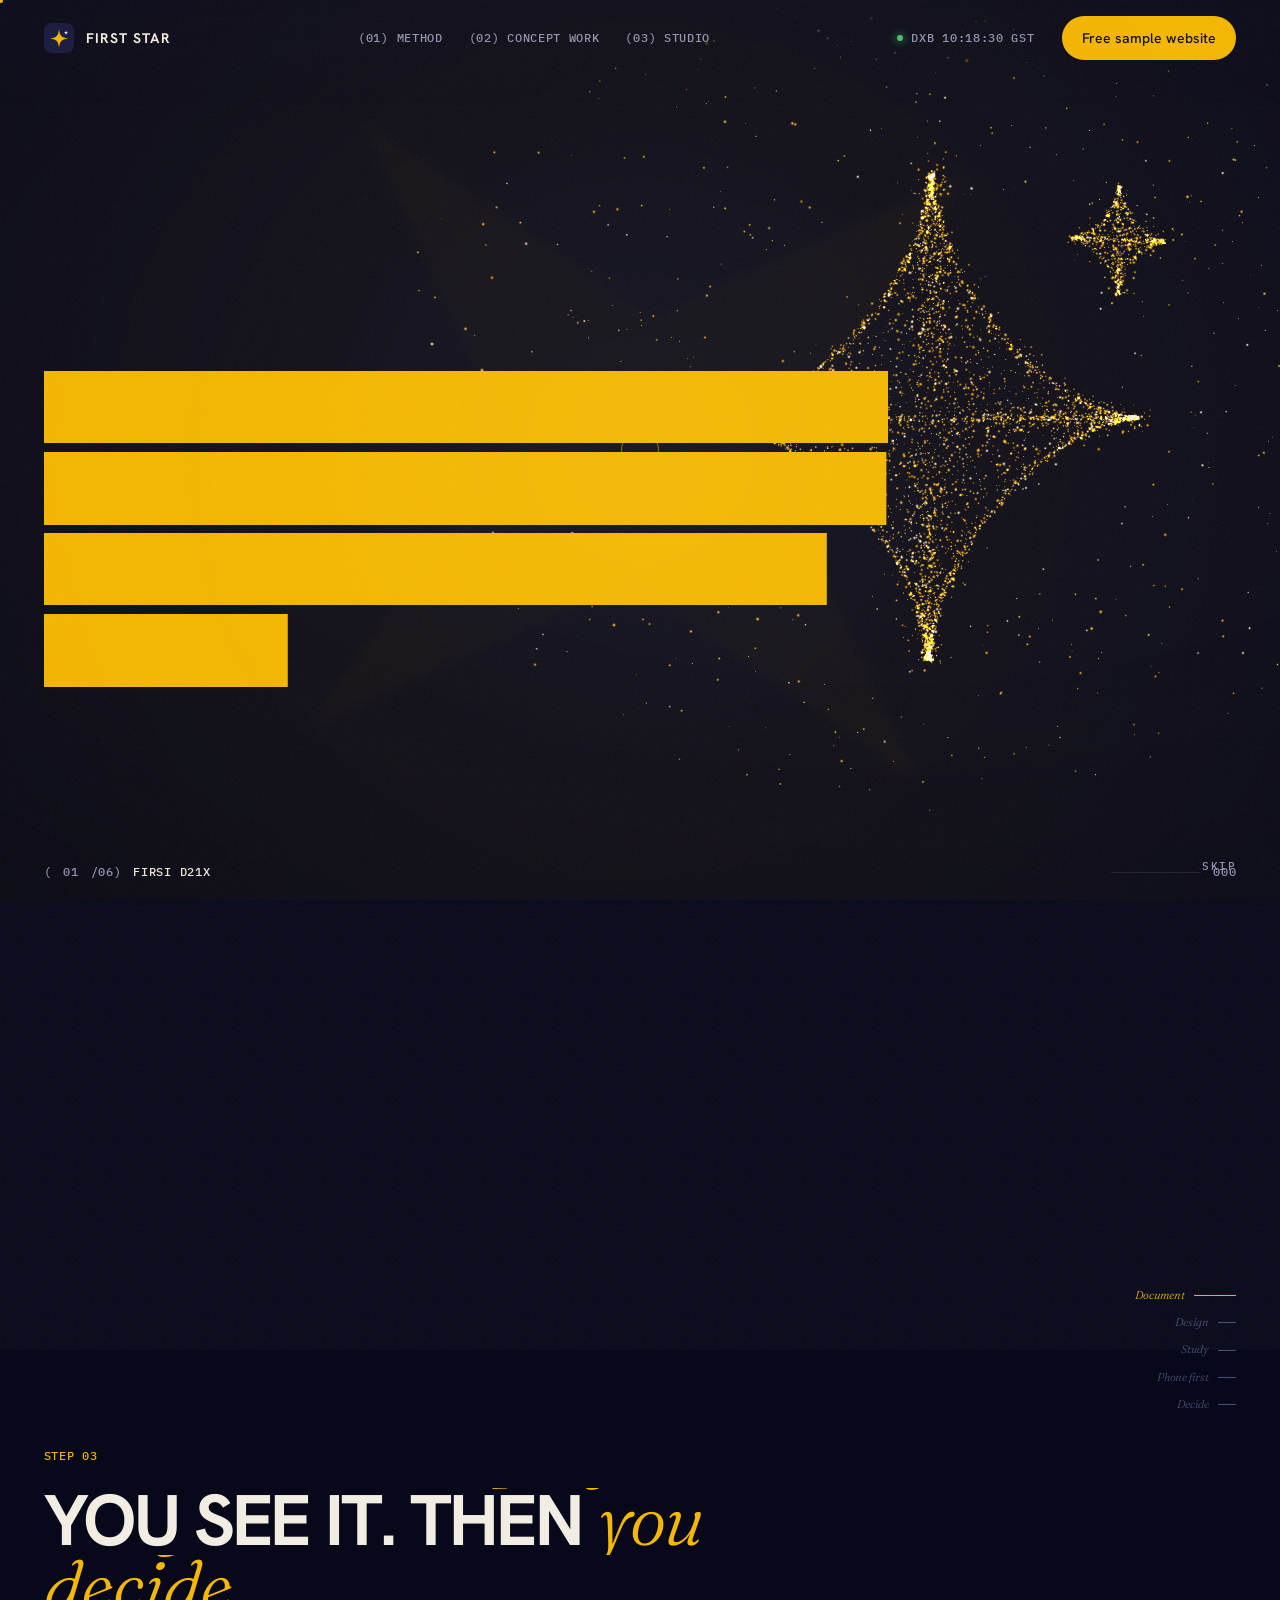
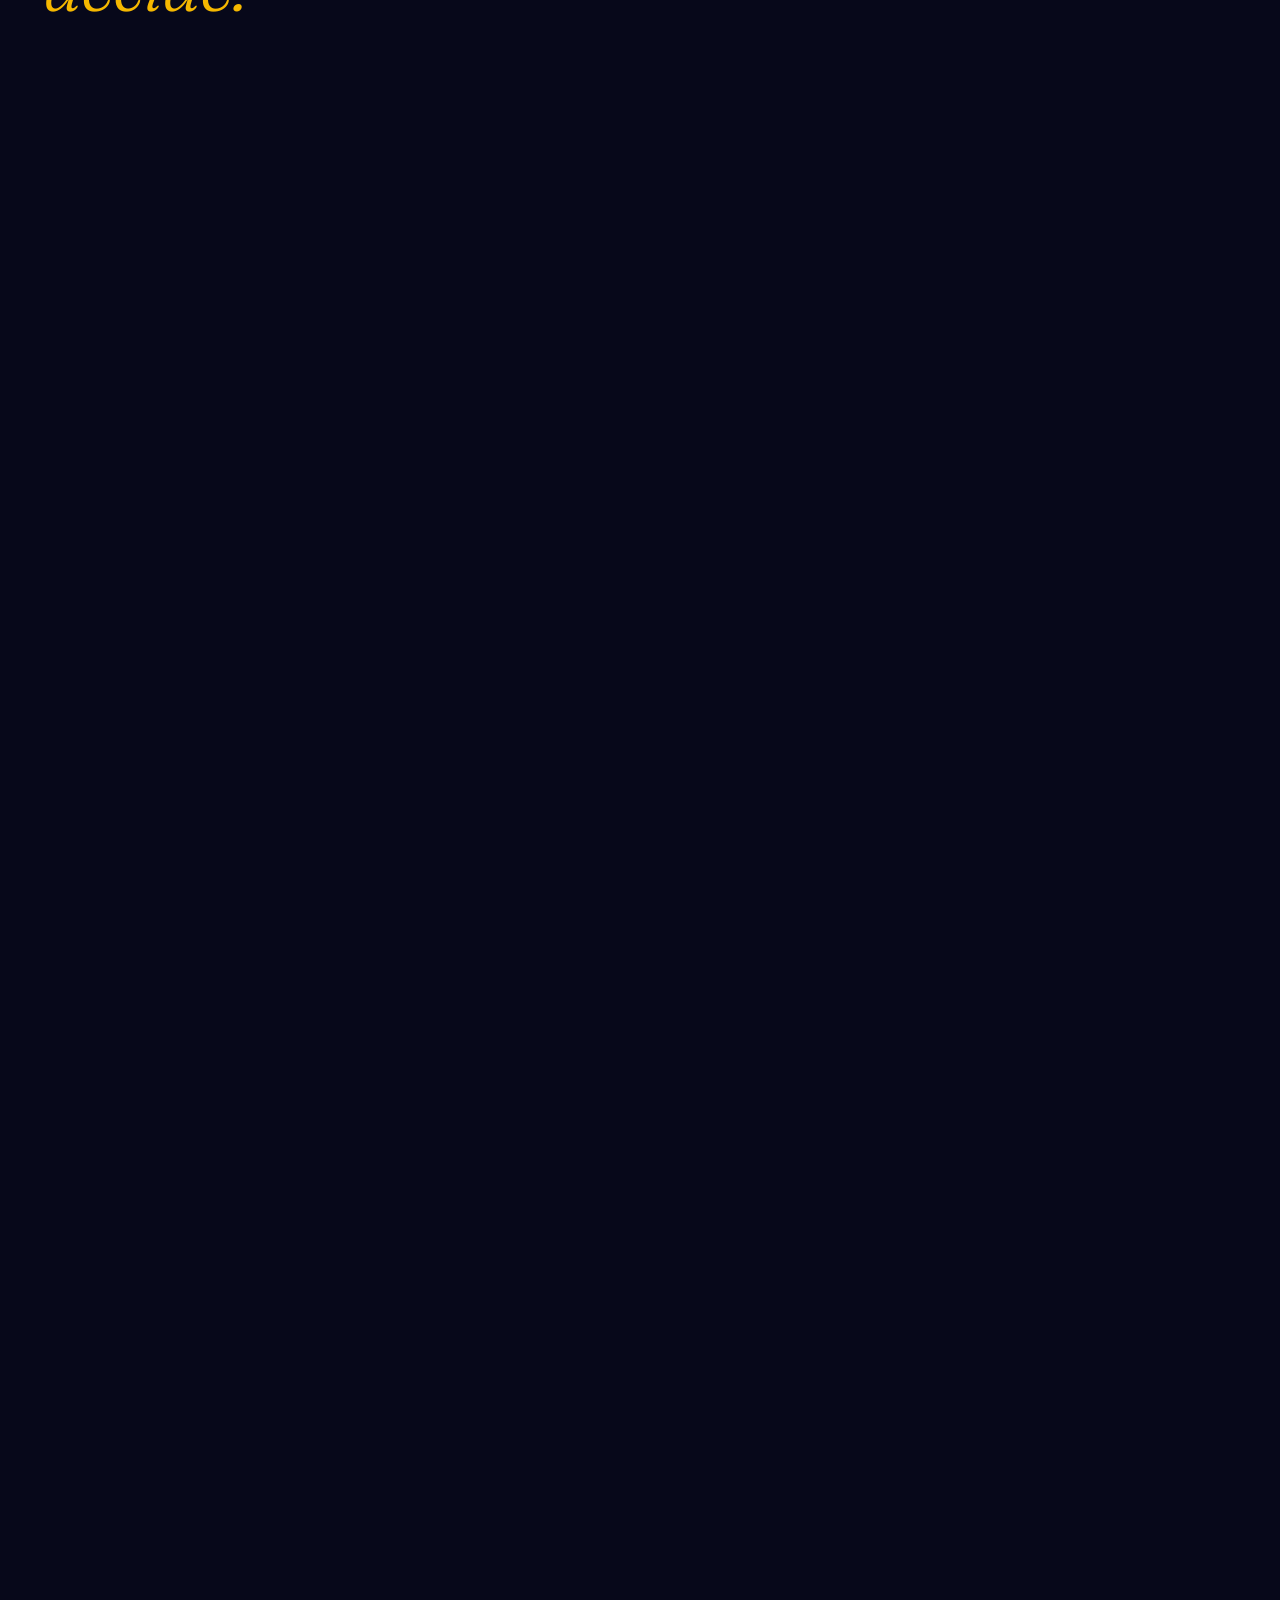
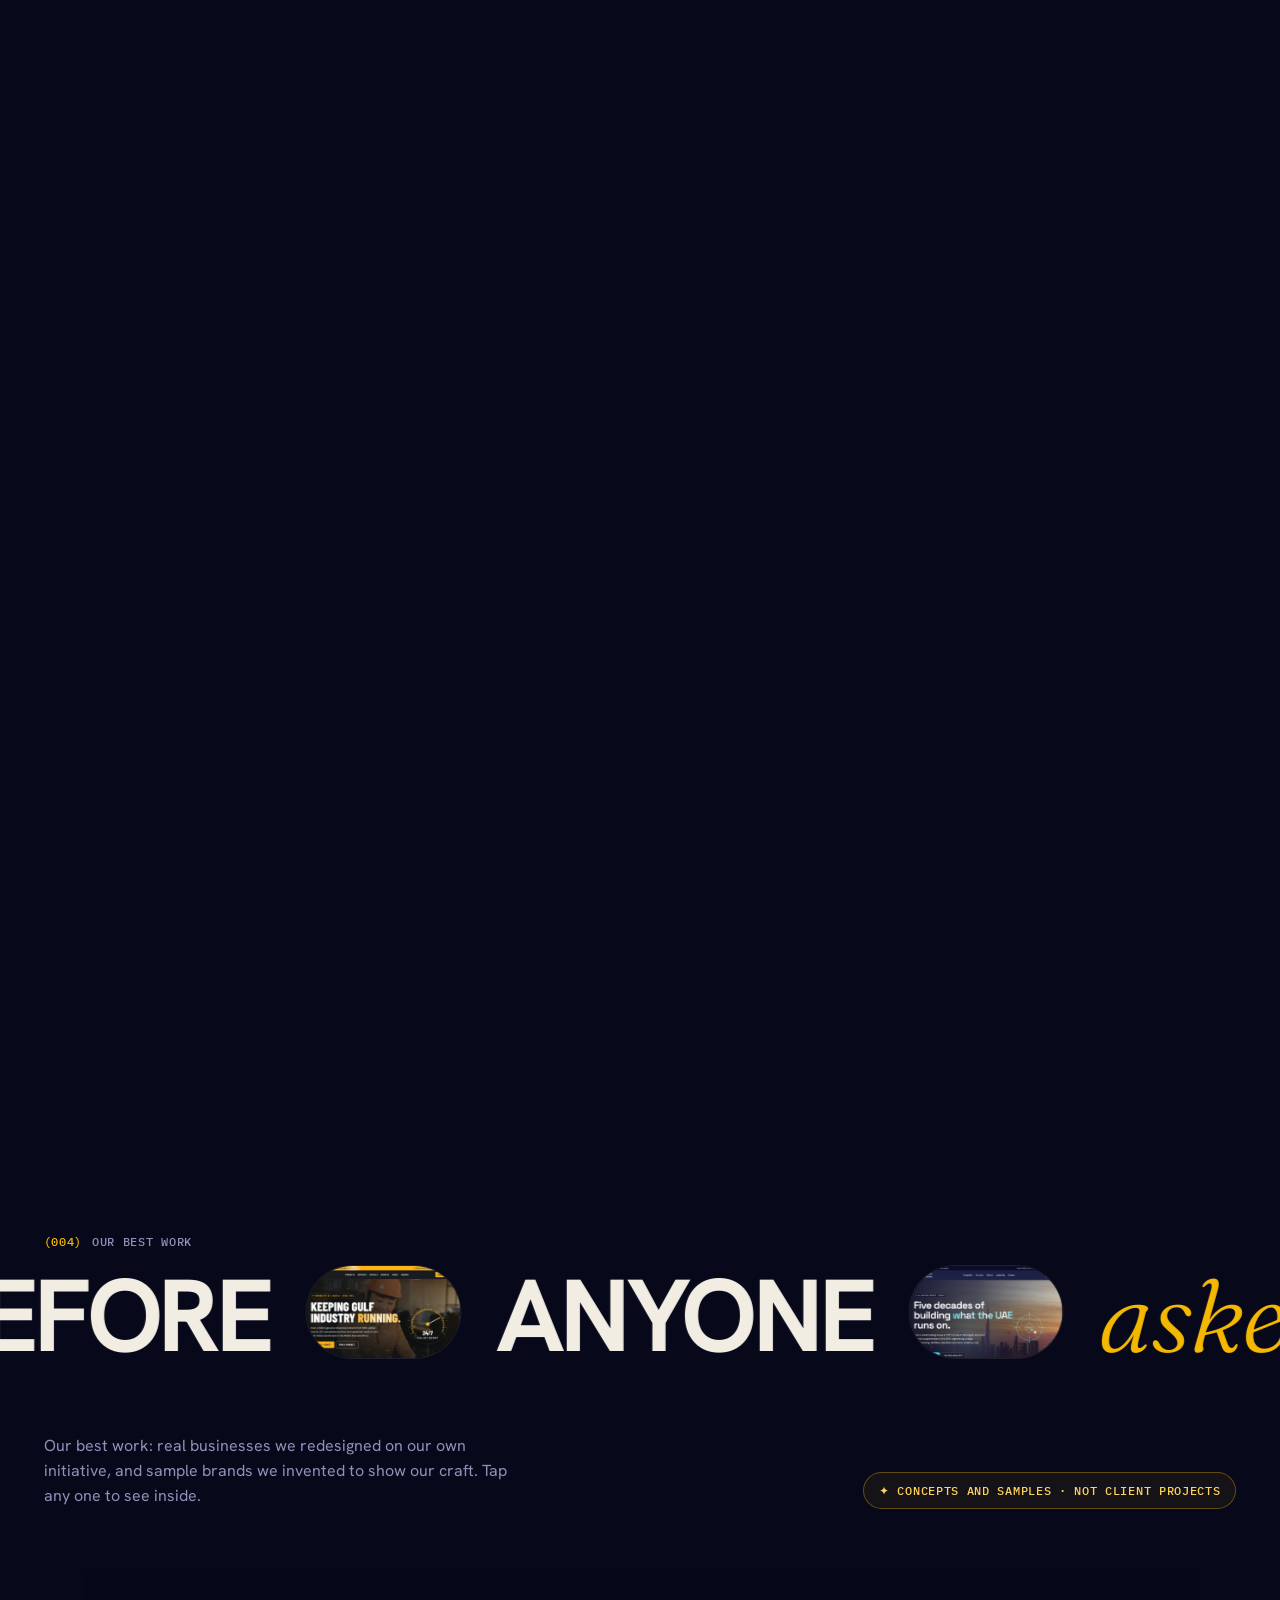
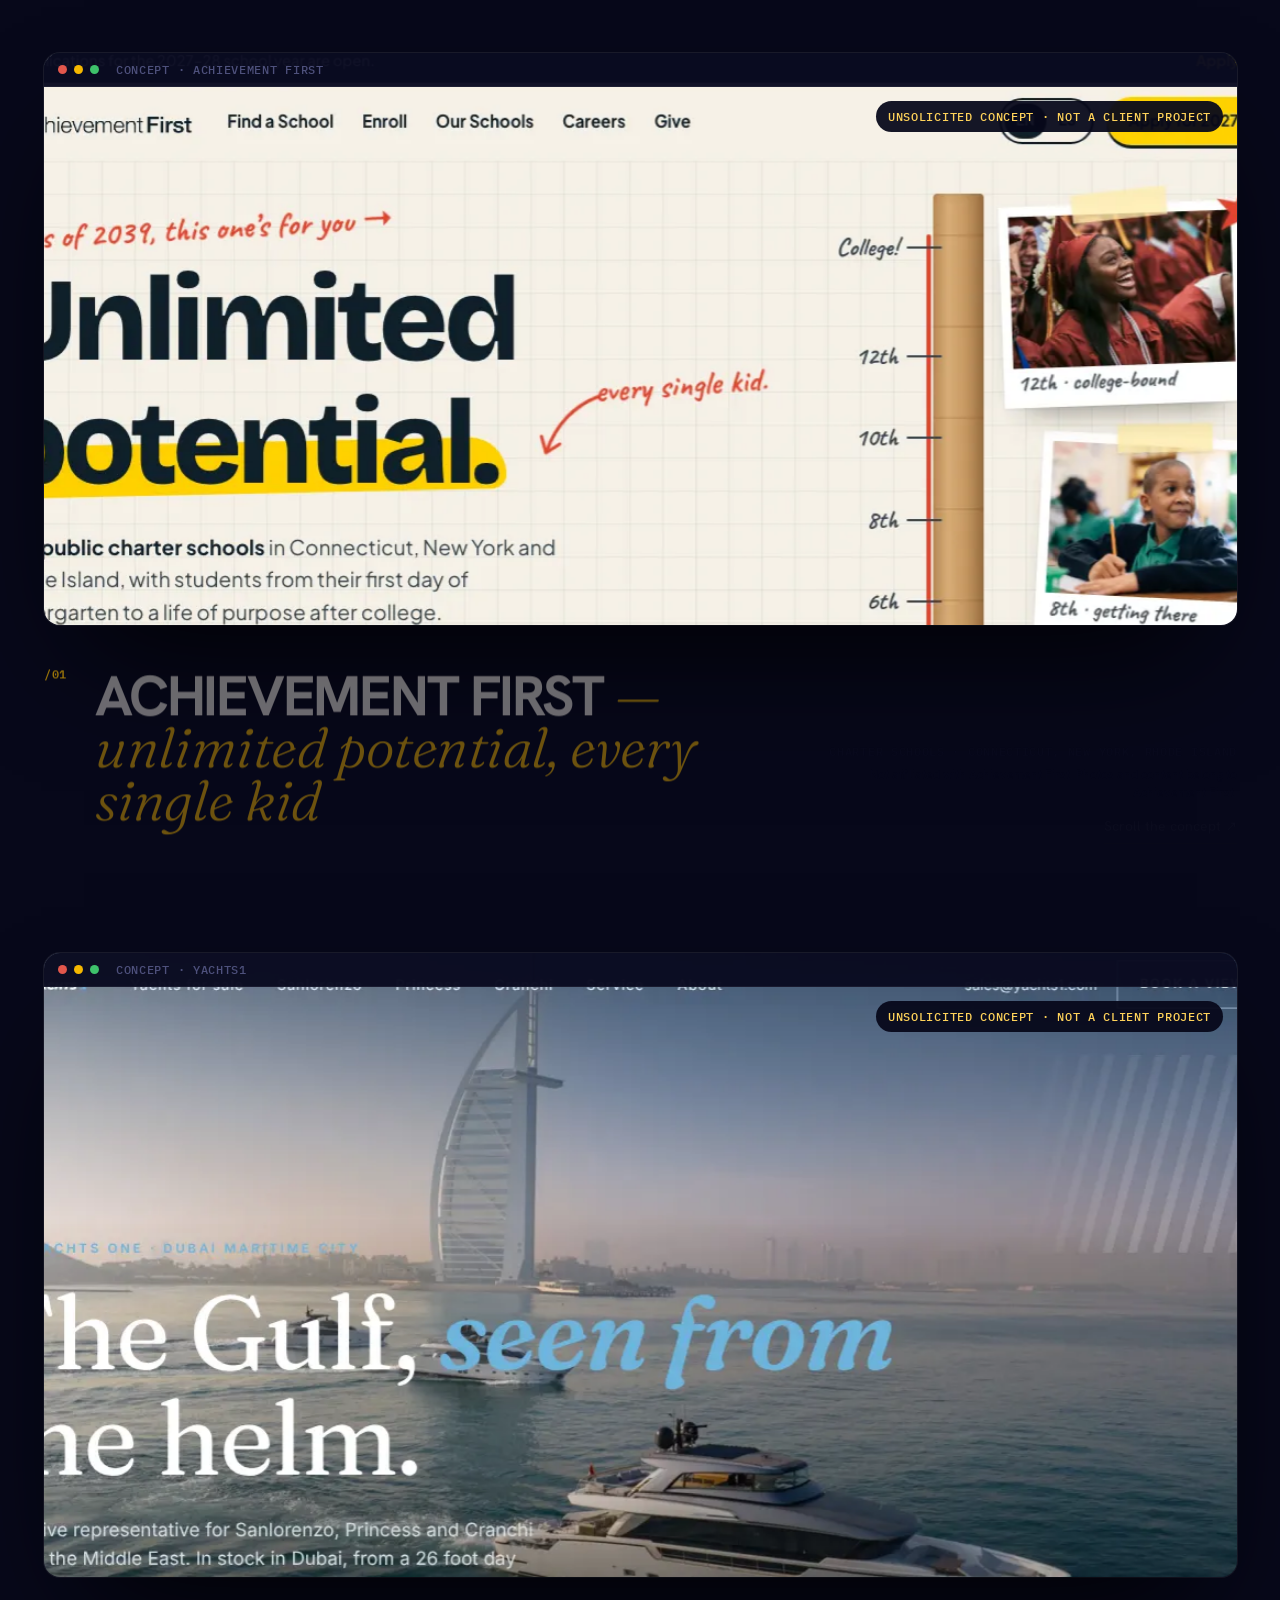
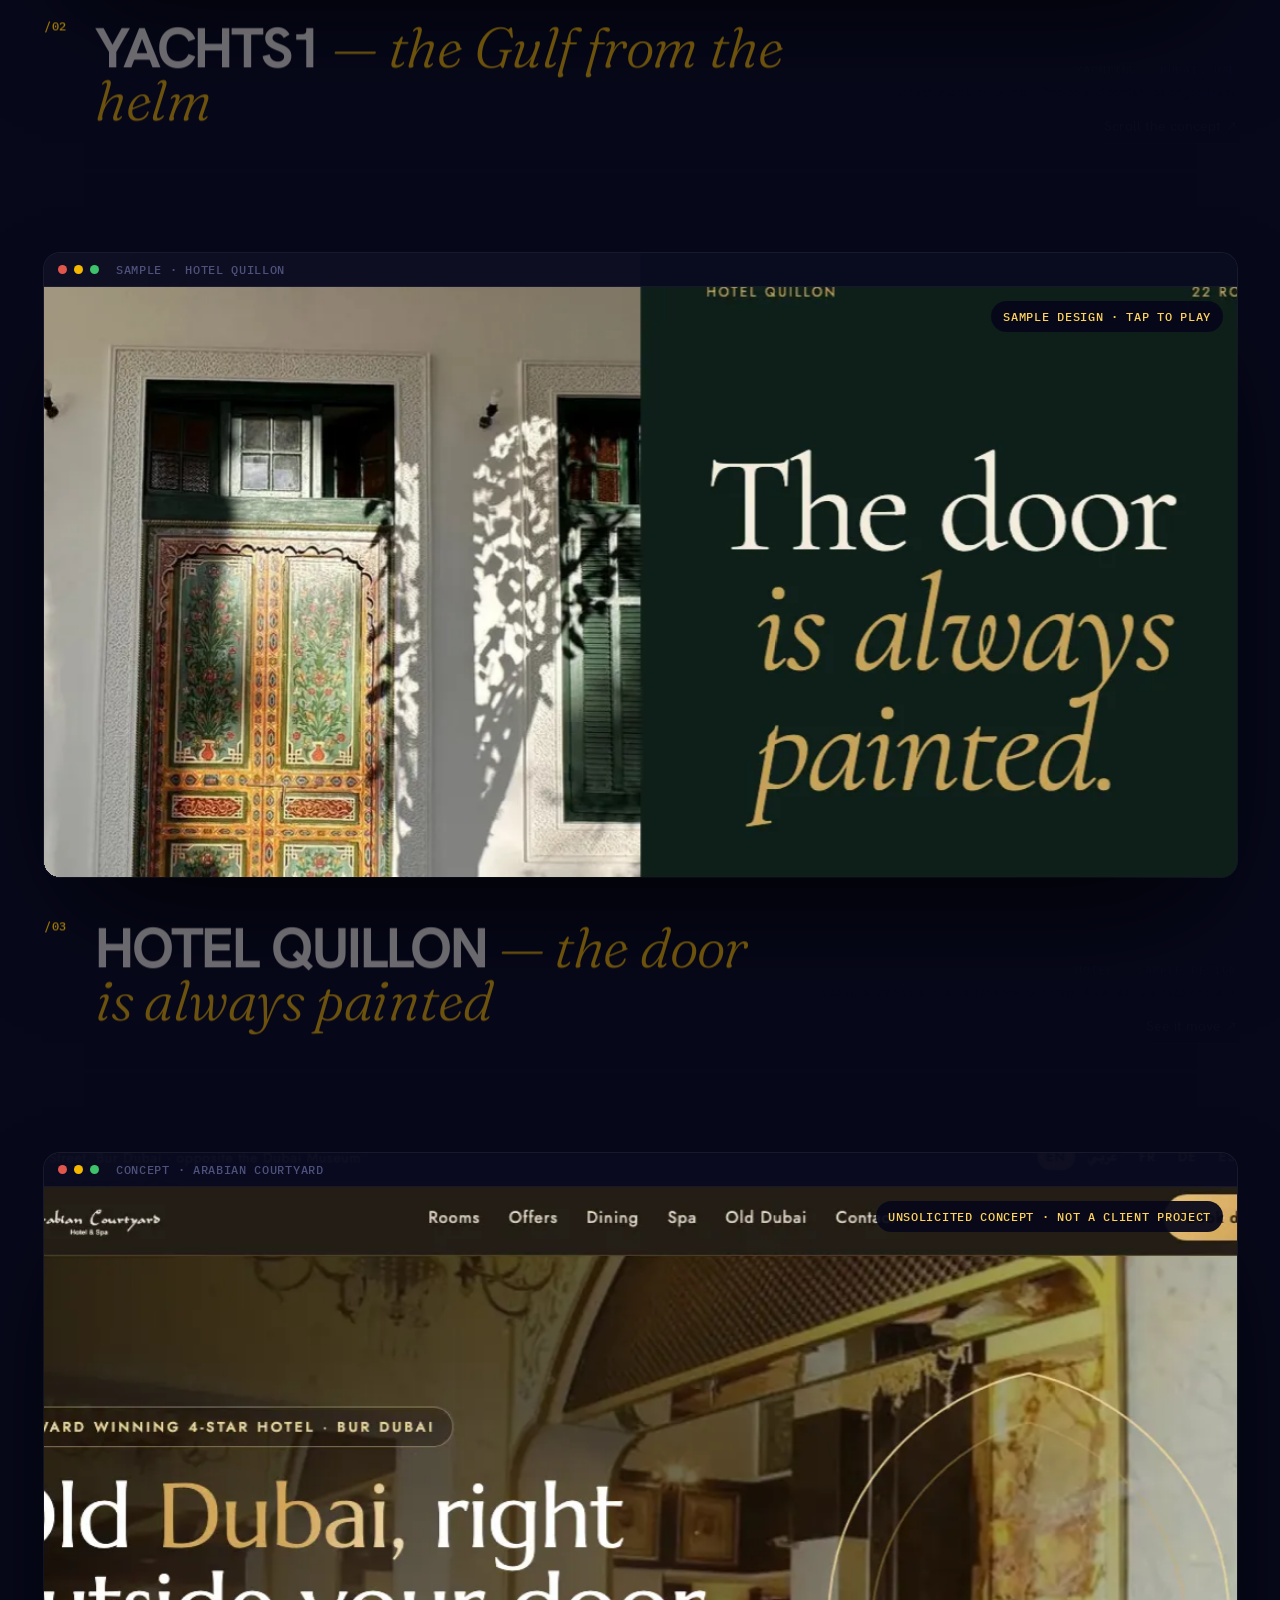
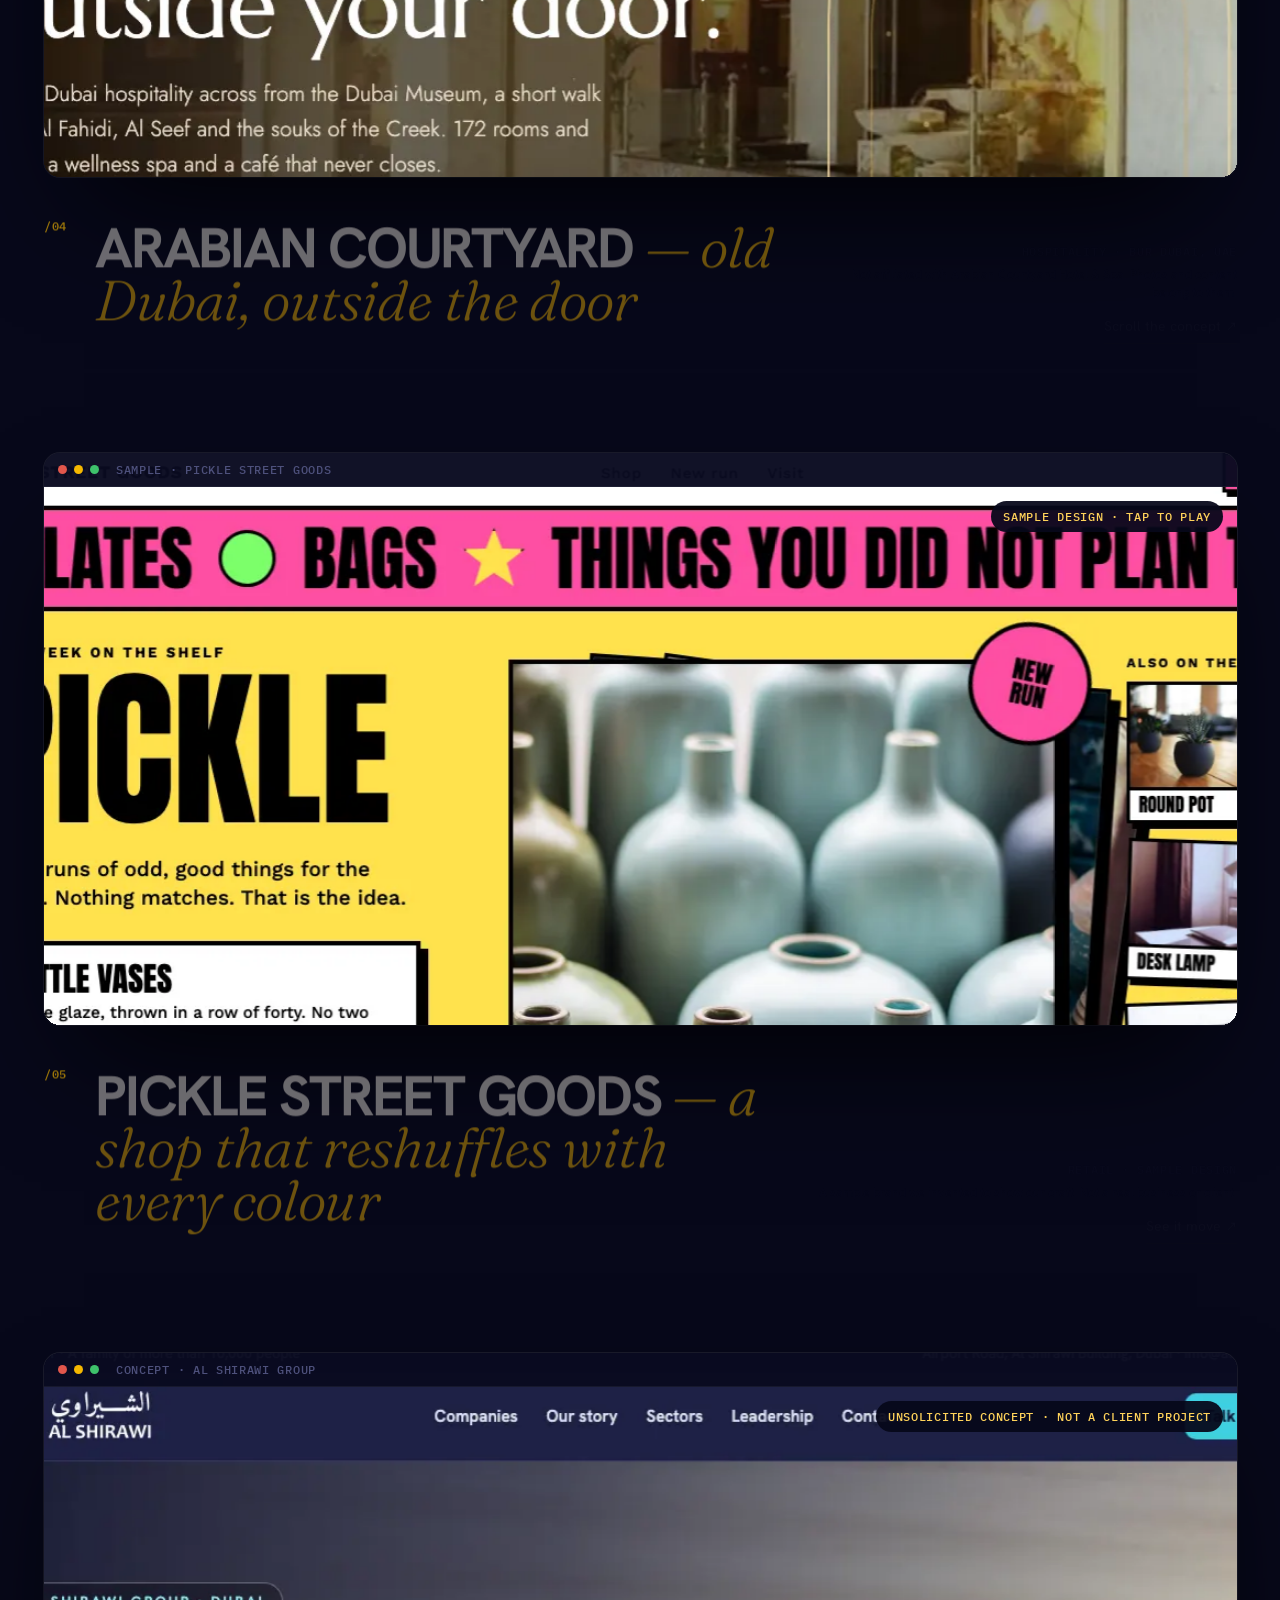
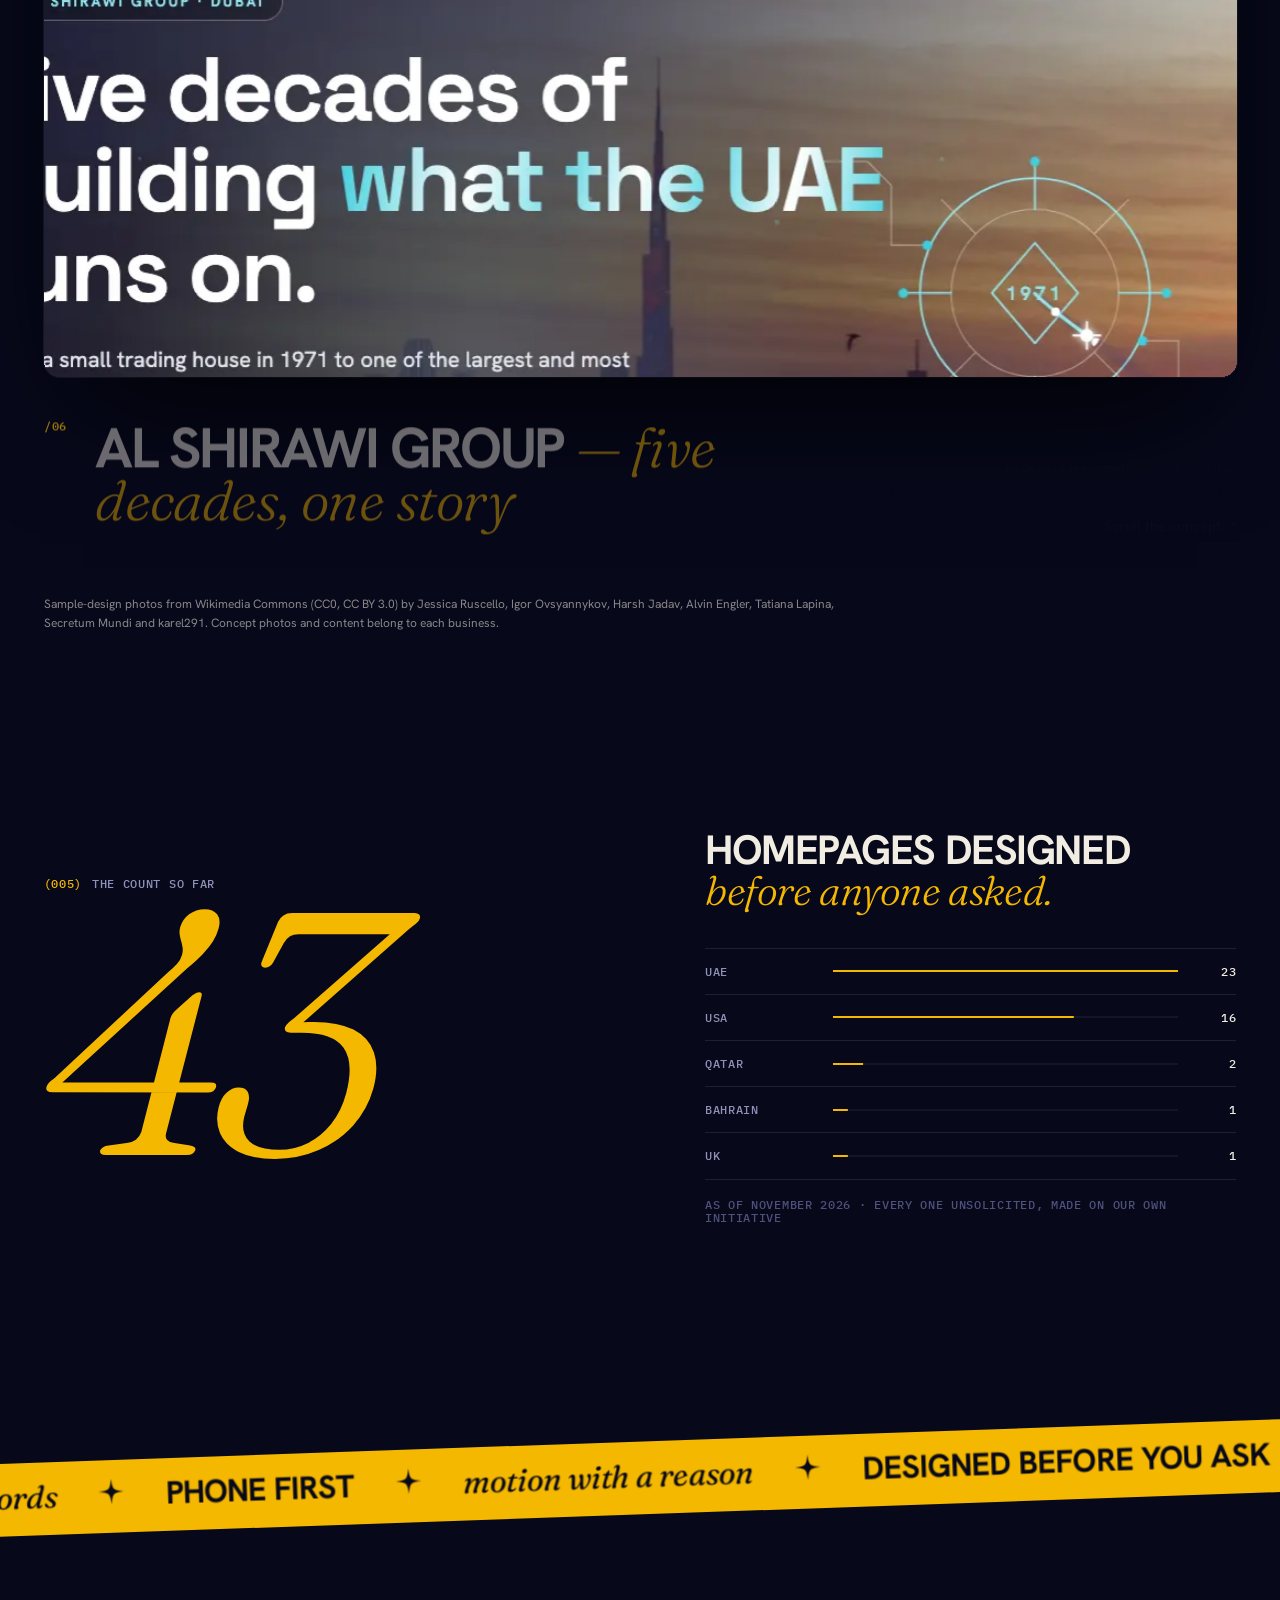
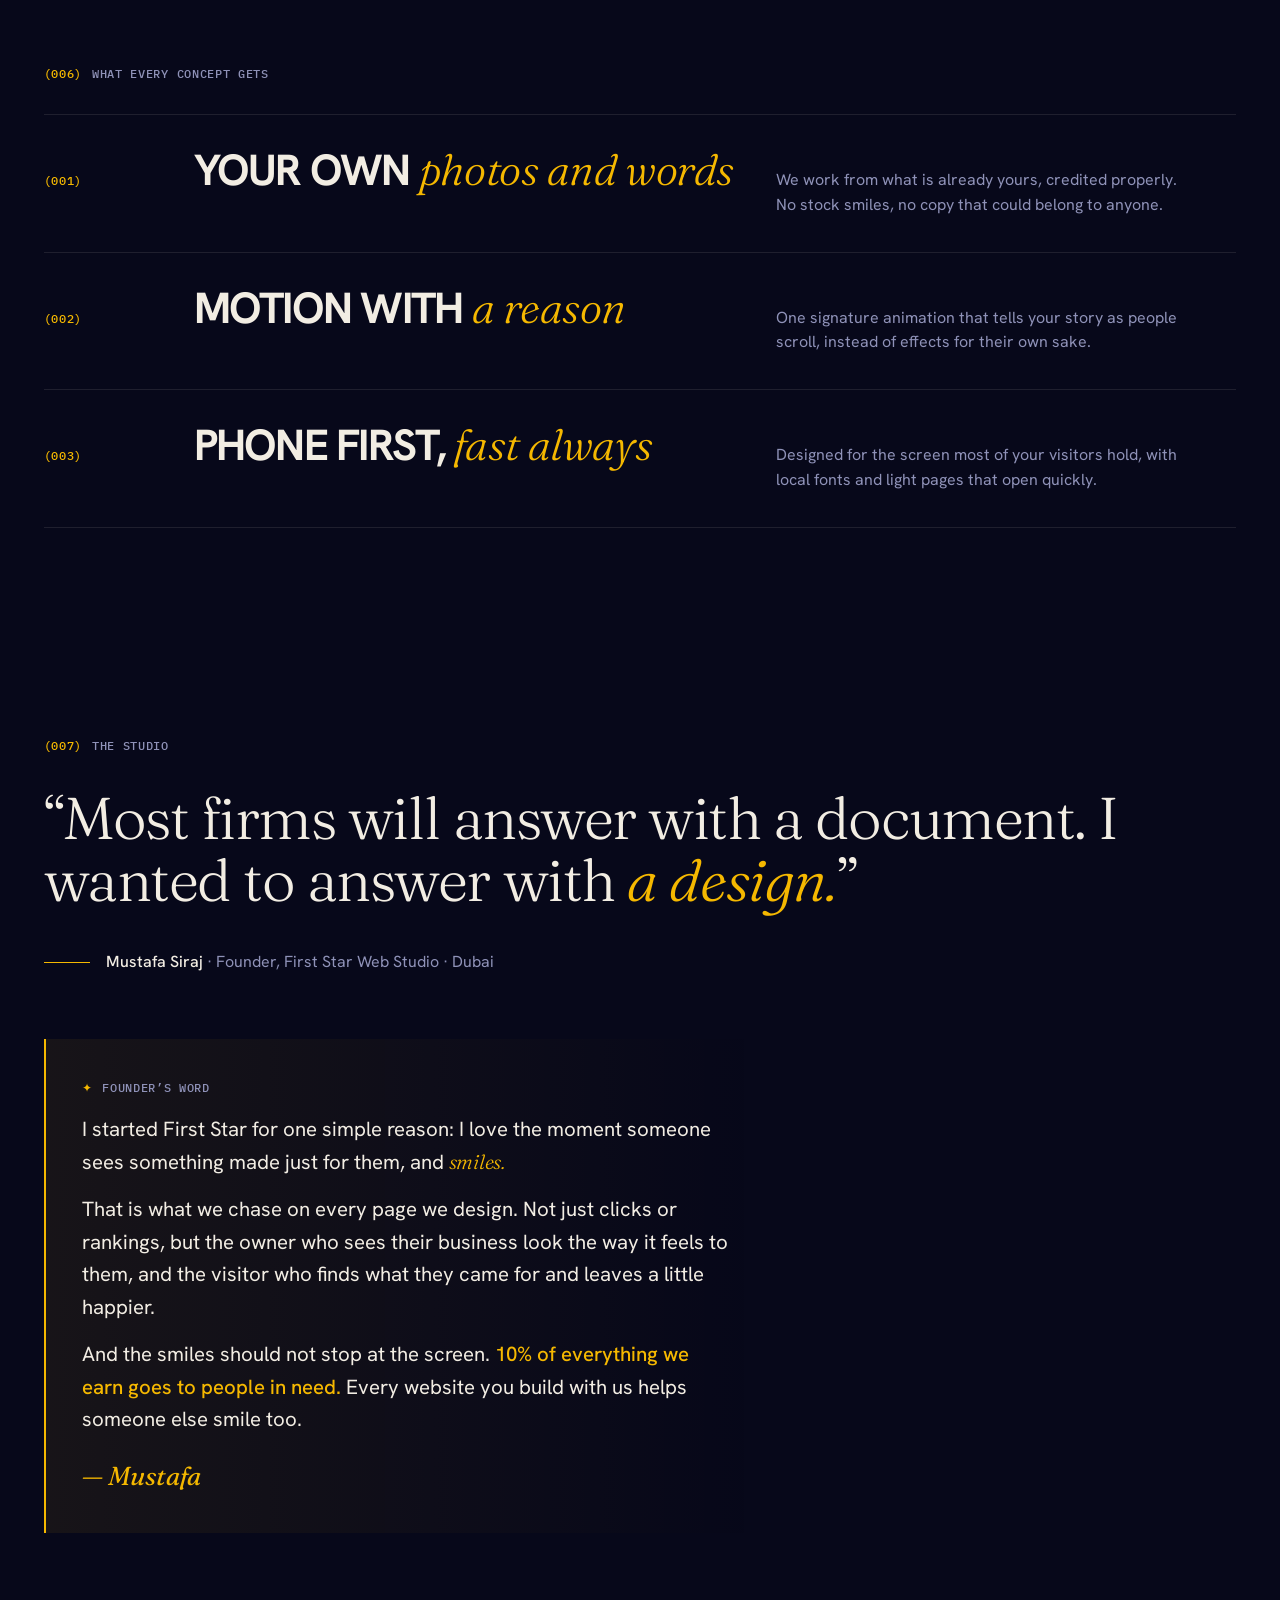
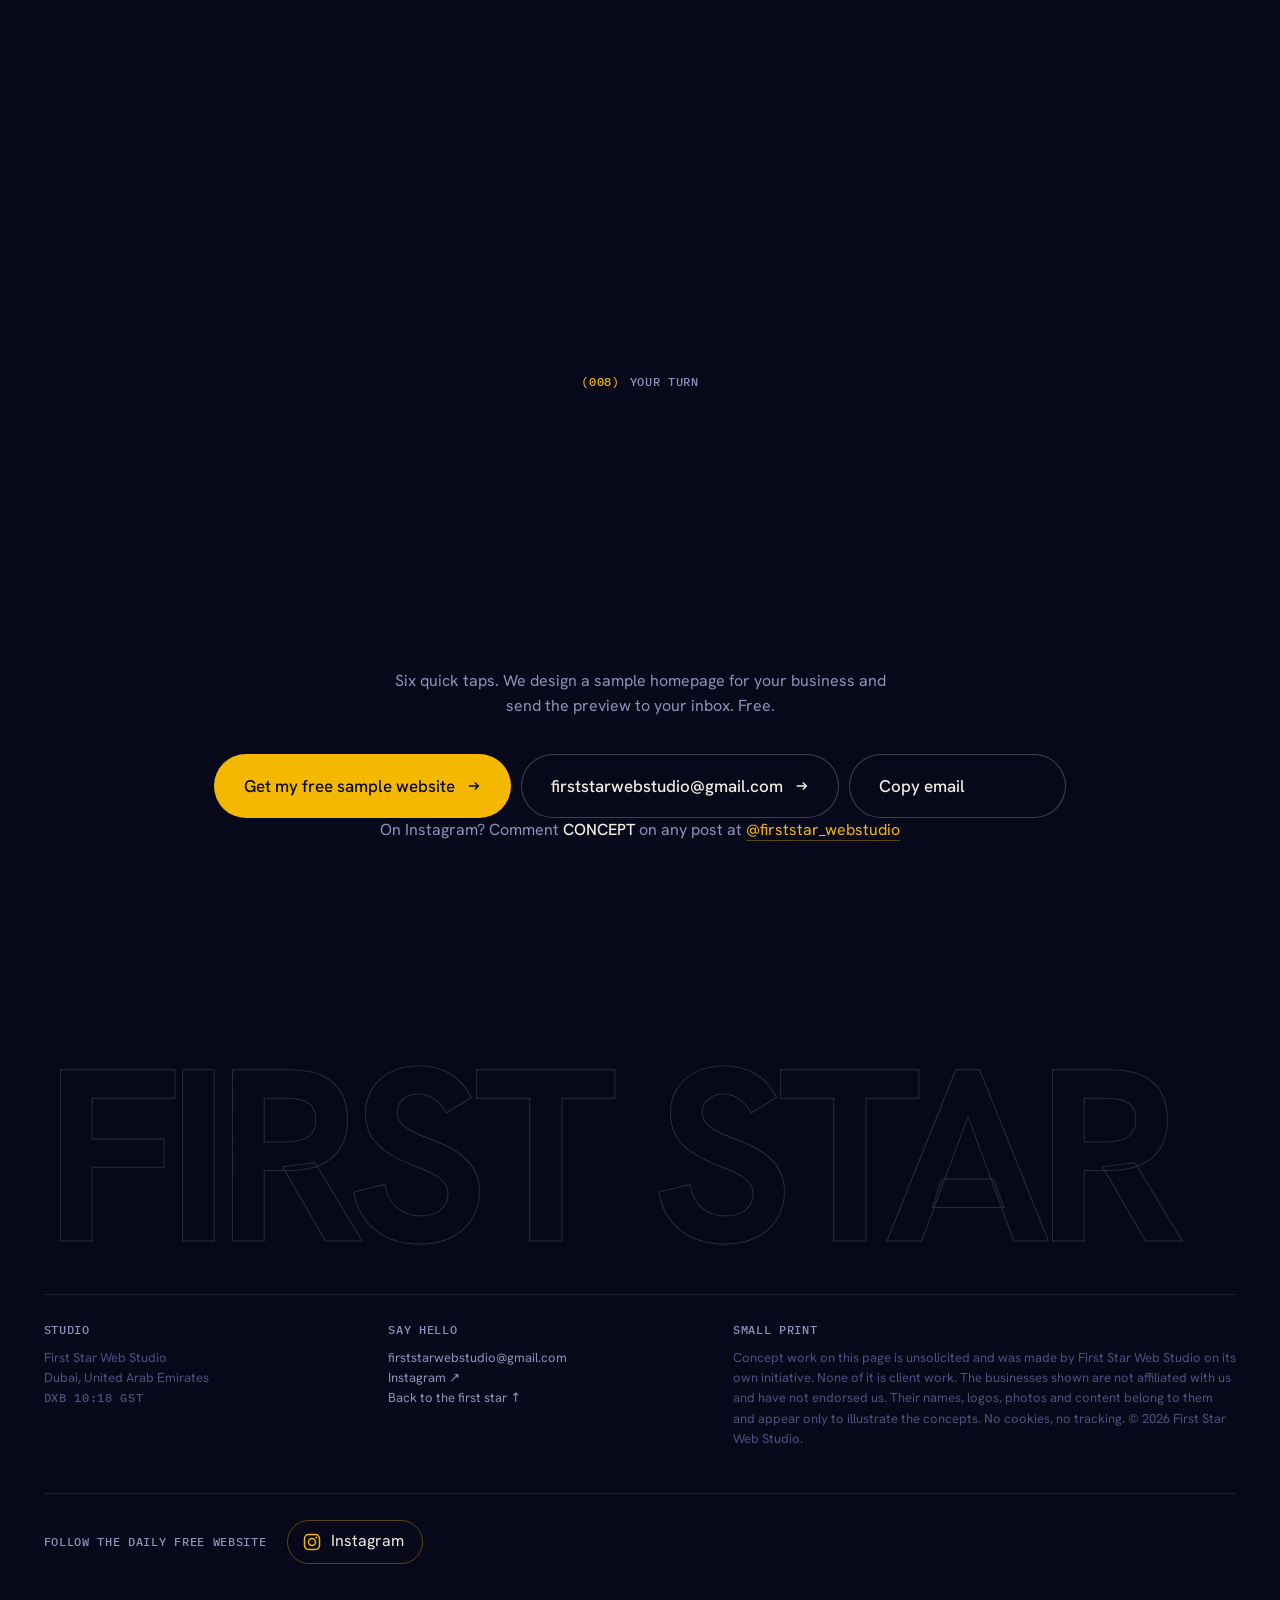
==== commit 28ac4d7d: "Update studio site 2026-11-05-0309" ====
--- a/index.html
+++ b/index.html
@@ -11,8 +11,8 @@
 <meta property="og:type" content="website">
 <meta property="og:image" content="https://firststarwebstudio.com/img/og.jpg">
 <meta name="twitter:card" content="summary_large_image">
-<link rel="icon" href="img/favicon.png" type="image/png">
-<link rel="apple-touch-icon" href="img/logo-192.png">
+<link rel="icon" href="img/favicon.svg?v=2" type="image/svg+xml"><link rel="icon" href="img/favicon.png?v=2" type="image/png" sizes="64x64">
+<link rel="apple-touch-icon" href="img/apple-touch.png?v=2">
 <link rel="preload" href="fonts/hanken-grotesk-latin-700-normal.woff2" as="font" type="font/woff2" crossorigin>
 <link rel="preload" href="fonts/fraunces-latin-300-italic.woff2" as="font" type="font/woff2" crossorigin>
 <script>document.documentElement.className='js'</script>
@@ -83,7 +83,7 @@
 .hud-top::before{content:'';position:absolute;inset:0 0 -26px;background:linear-gradient(rgba(7,8,26,.92),rgba(7,8,26,.6) 60%,rgba(7,8,26,0));pointer-events:none;z-index:-1}
 .hud-bot{bottom:0;height:56px;justify-content:space-between;color:var(--mute)}
 .logo{display:flex;align-items:center;gap:12px}
-.logo img{width:34px;height:34px;display:block;filter:drop-shadow(0 0 10px rgba(245,184,0,.35));transition:transform .6s var(--ease)}.logo:hover img{transform:rotate(90deg) scale(1.08)}
+.logo img{width:30px;height:30px;border-radius:8px}
 .logo span{font:700 14px/1 var(--sans);letter-spacing:.08em;text-transform:uppercase}
 .nav{display:flex;gap:26px;margin-left:auto;margin-right:auto}
 .nav a{color:var(--mute)}
@@ -350,7 +350,7 @@
 </div>
 
 <header class="hud hud-top">
-  <a class="logo" href="#top" data-link aria-label="First Star Web Studio, back to top"><img src="img/mark.svg" alt="" width="34" height="34"><span>First Star</span></a>
+  <a class="logo" href="#top" data-link aria-label="First Star Web Studio, back to top"><img src="img/logo-192.png" alt="" width="30" height="30"><span>First Star</span></a>
   <nav class="nav mono" aria-label="Main">
     <a href="#method" data-link><span class="roll"><span data-t="(01) Method">(01) Method</span></span></a>
     <a href="#work" data-link><span class="roll"><span data-t="(02) Concept work">(02) Concept work</span></span></a>
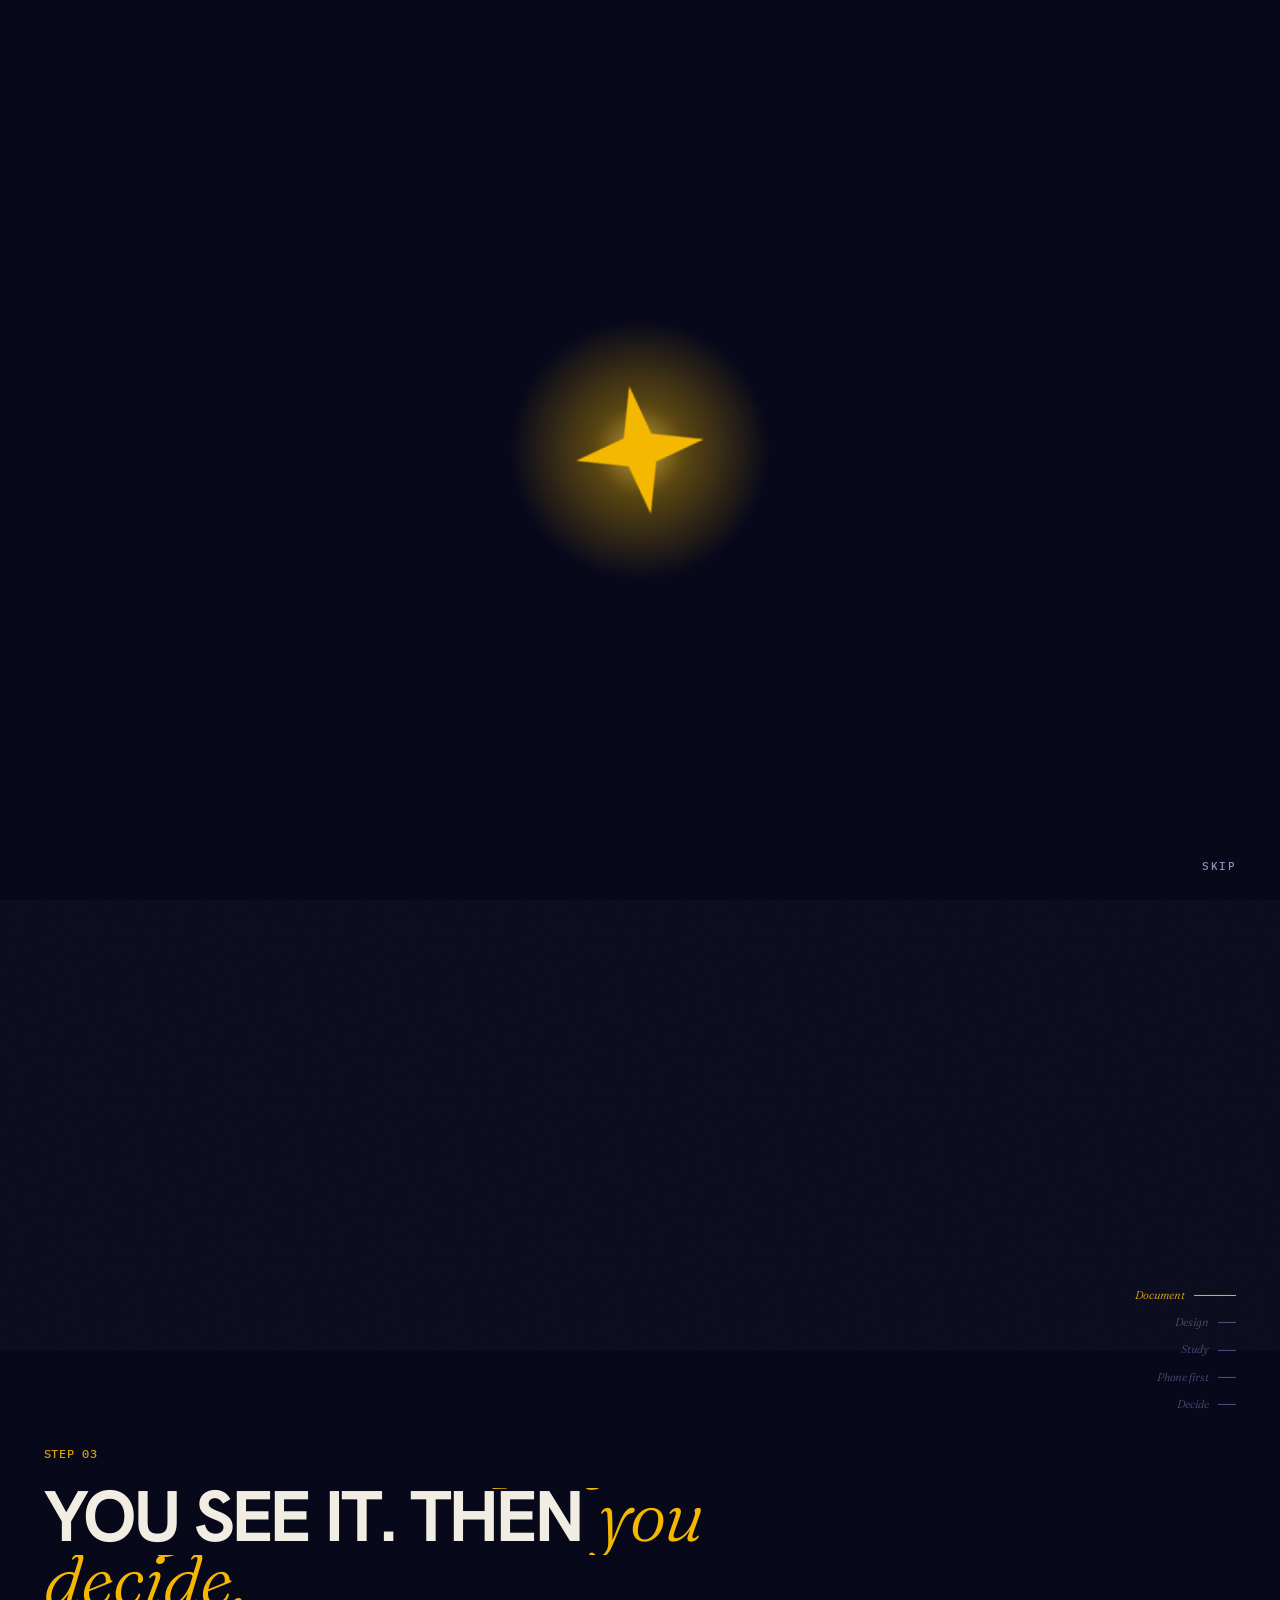
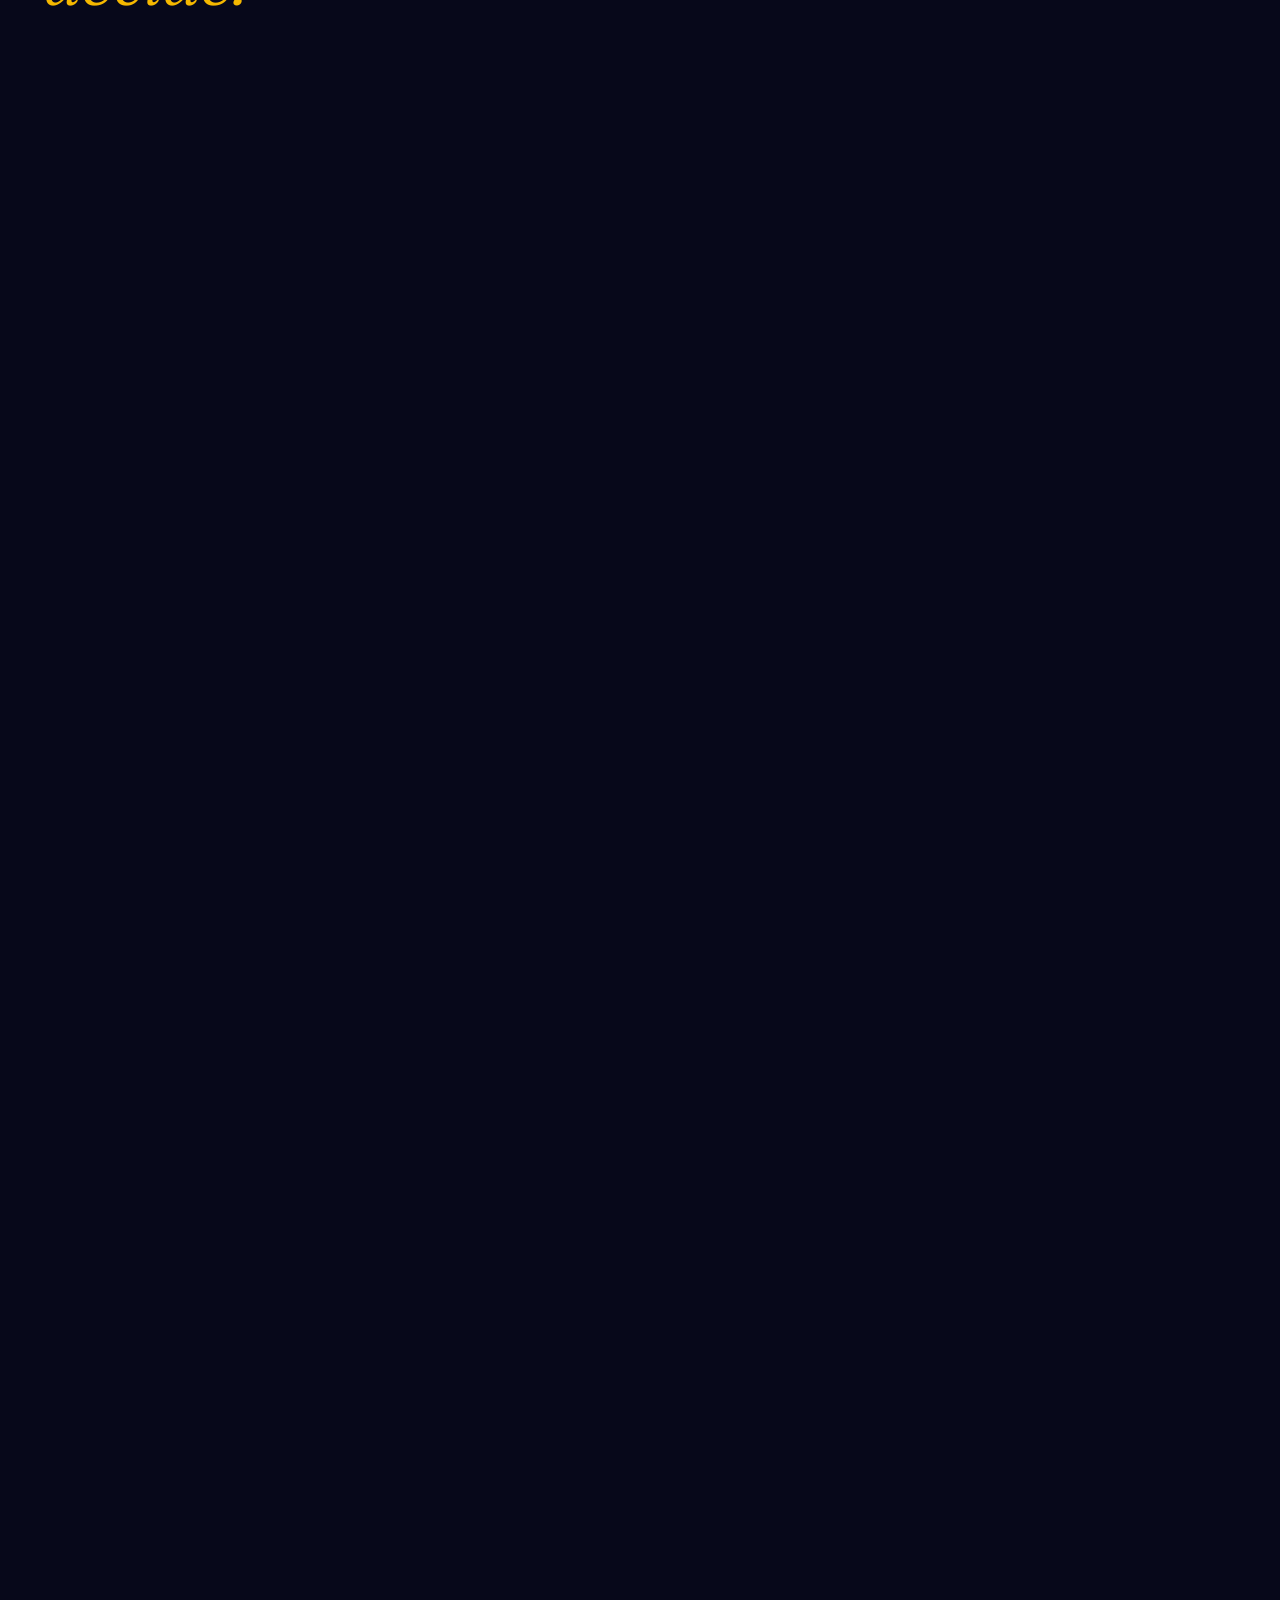
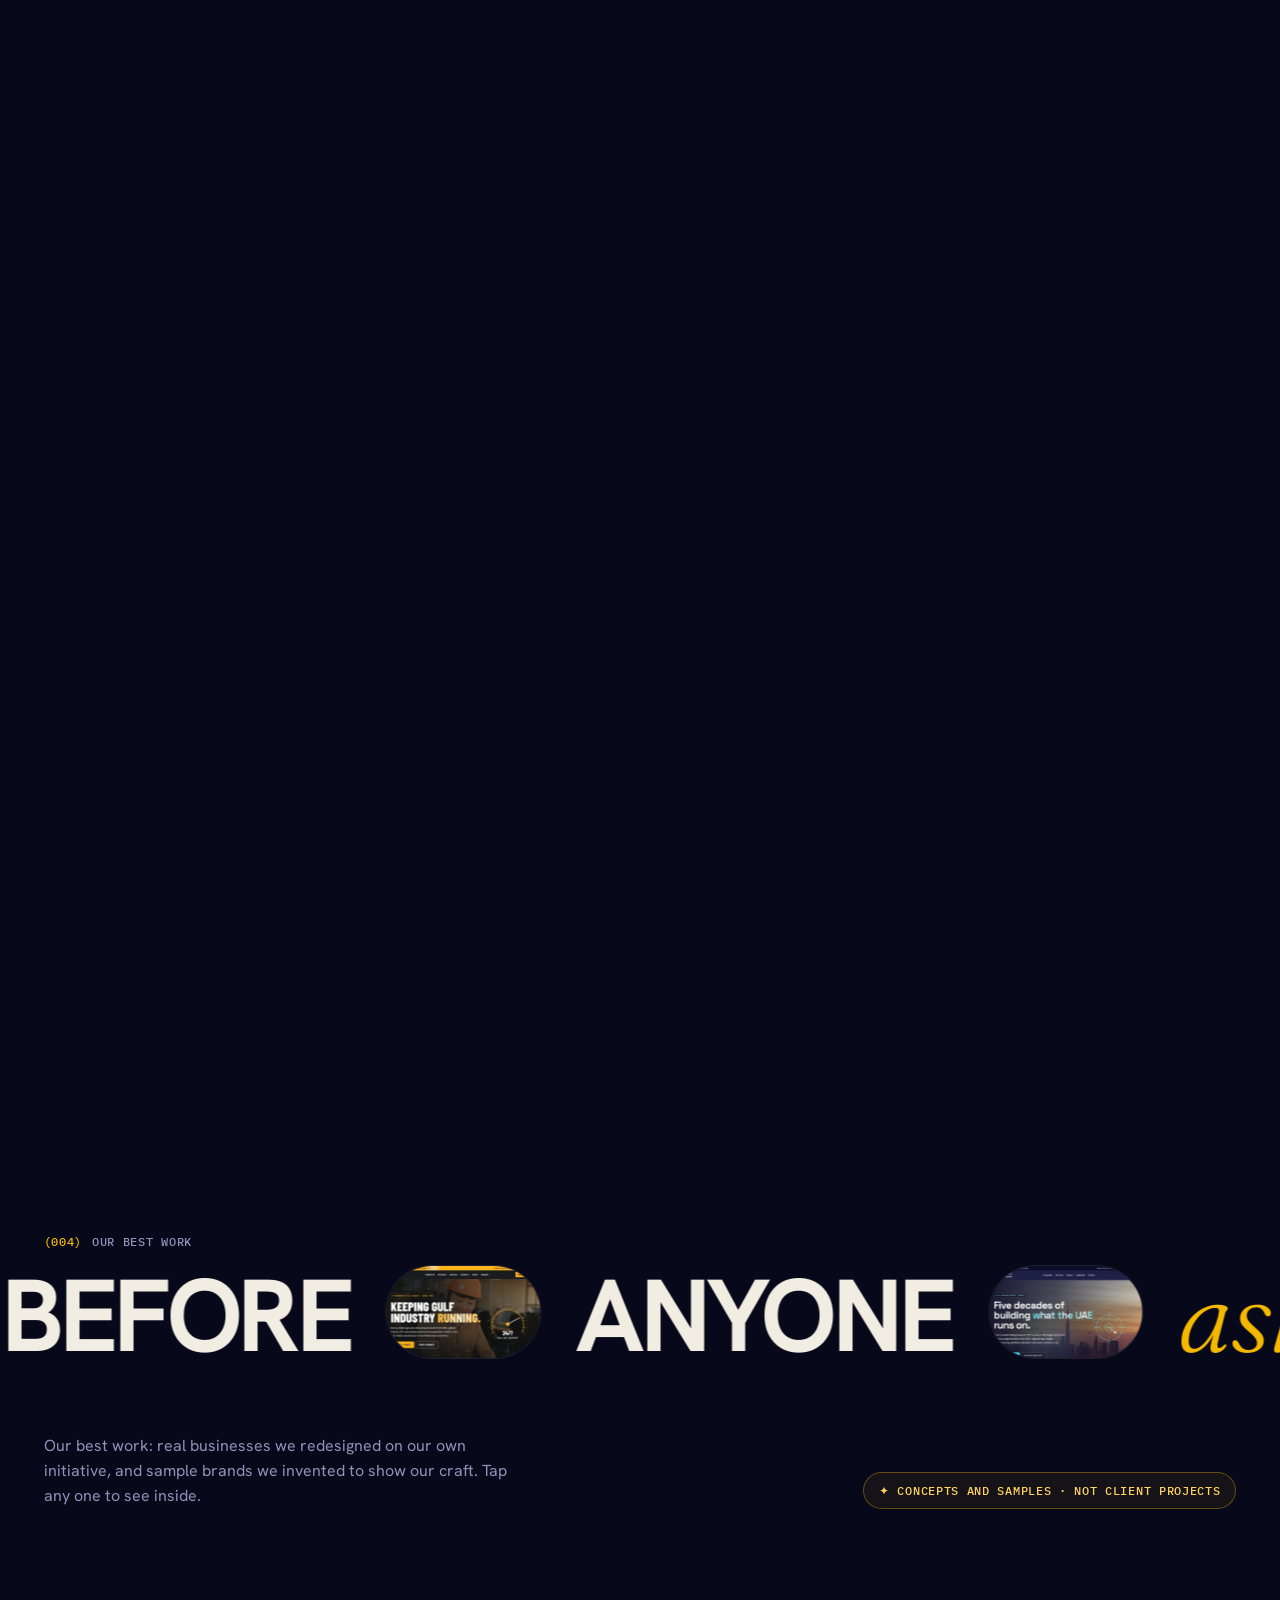
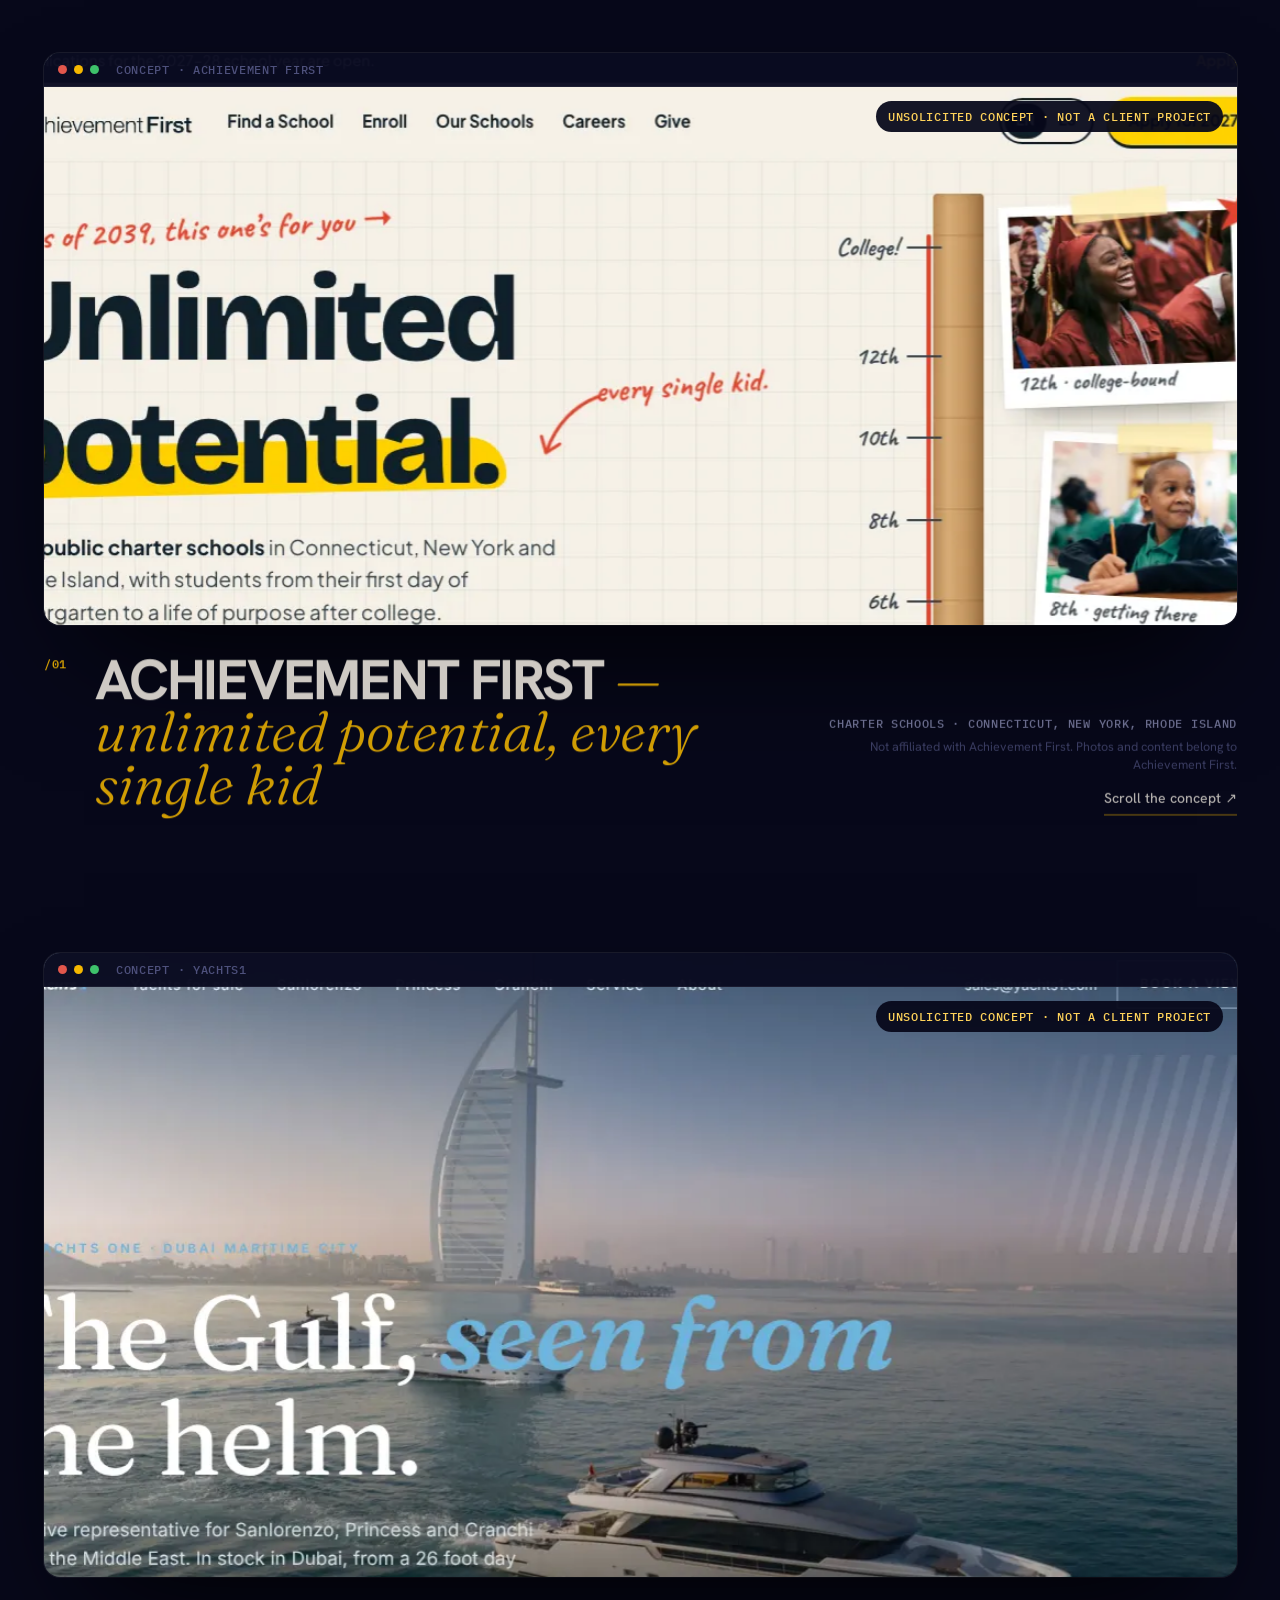
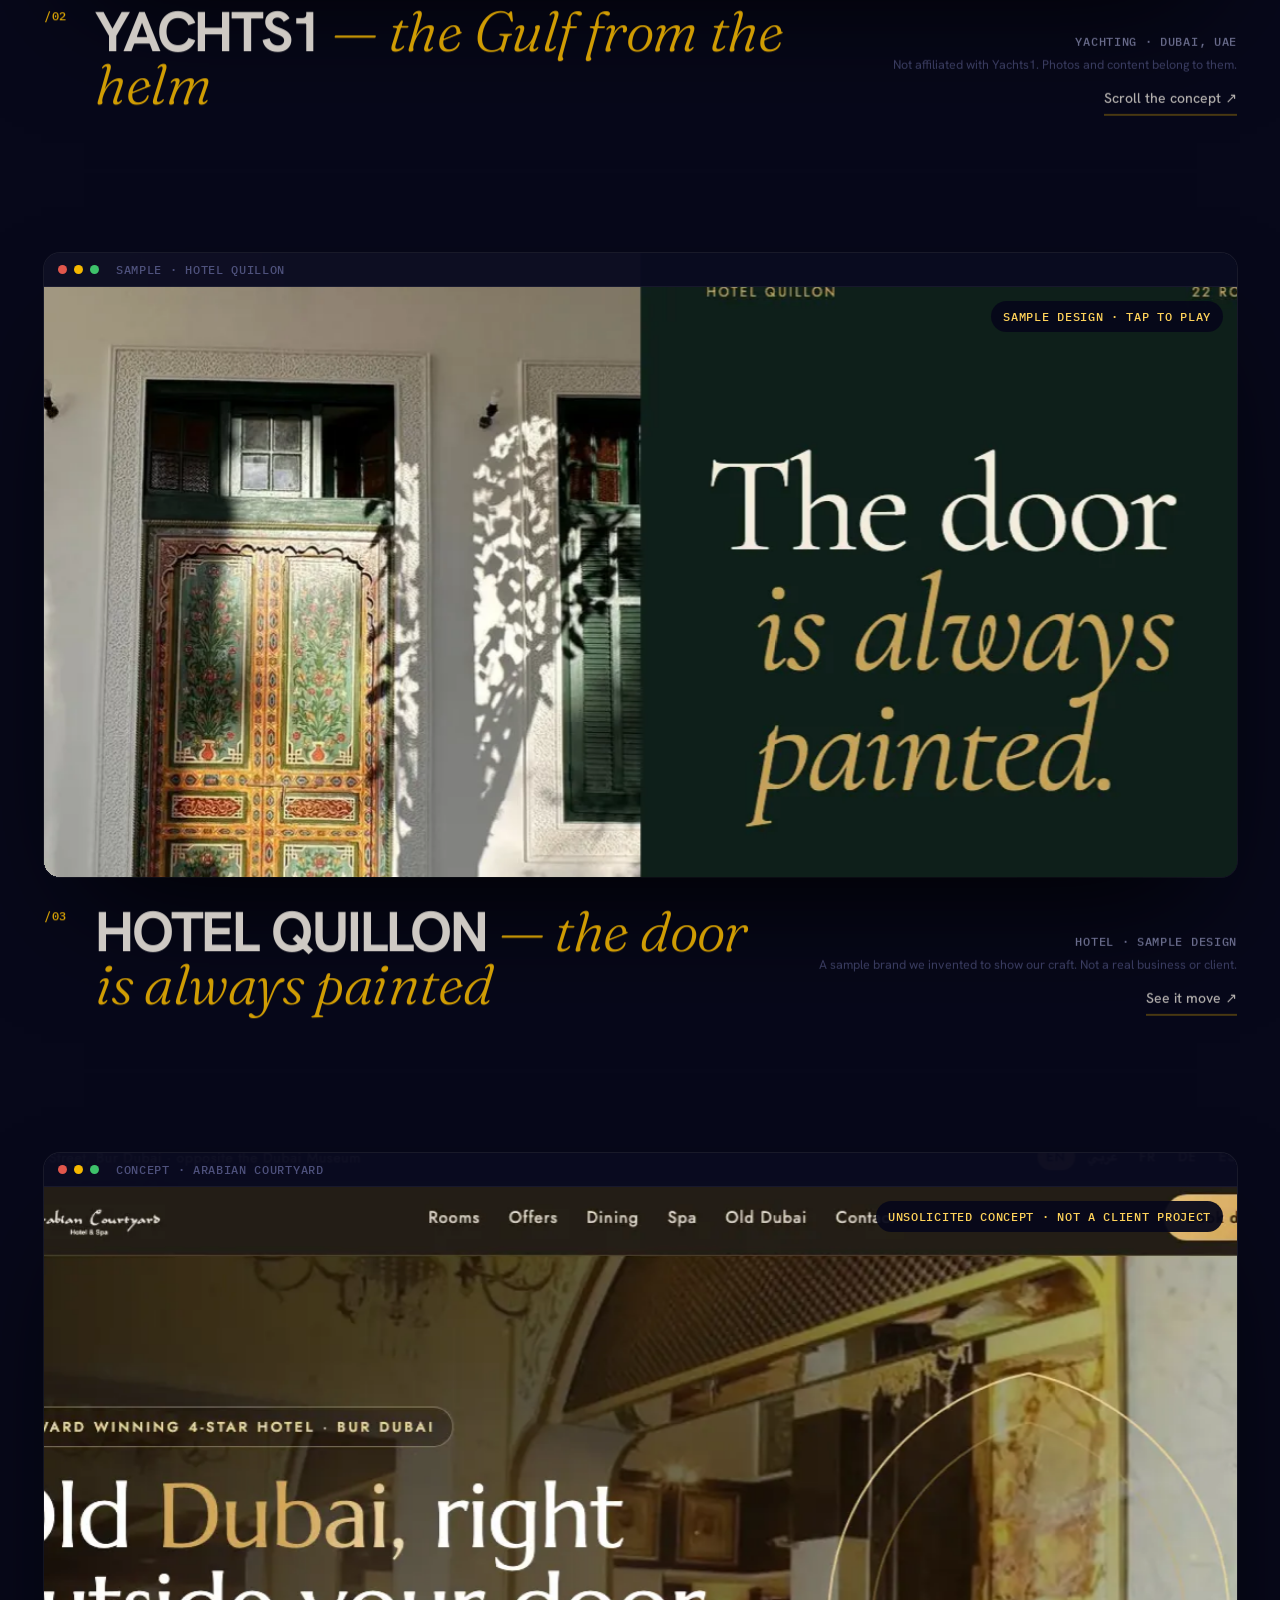
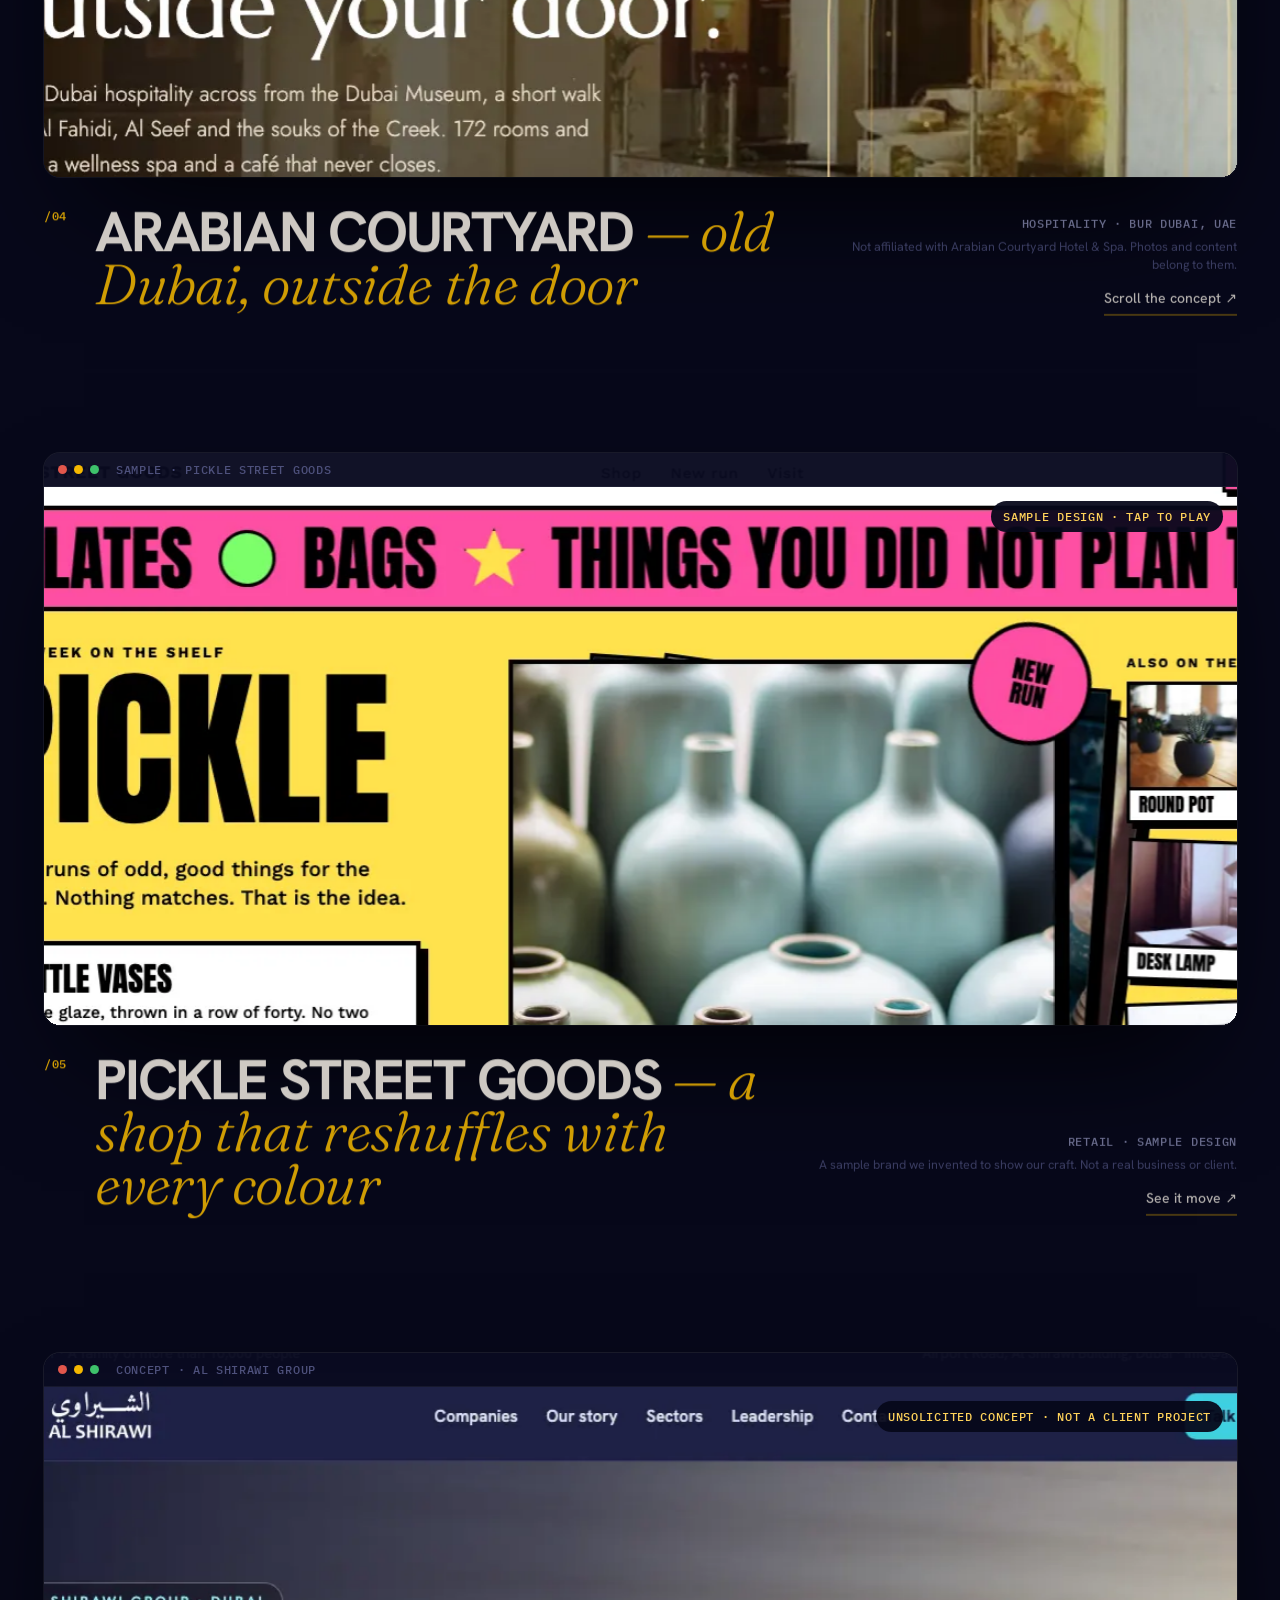
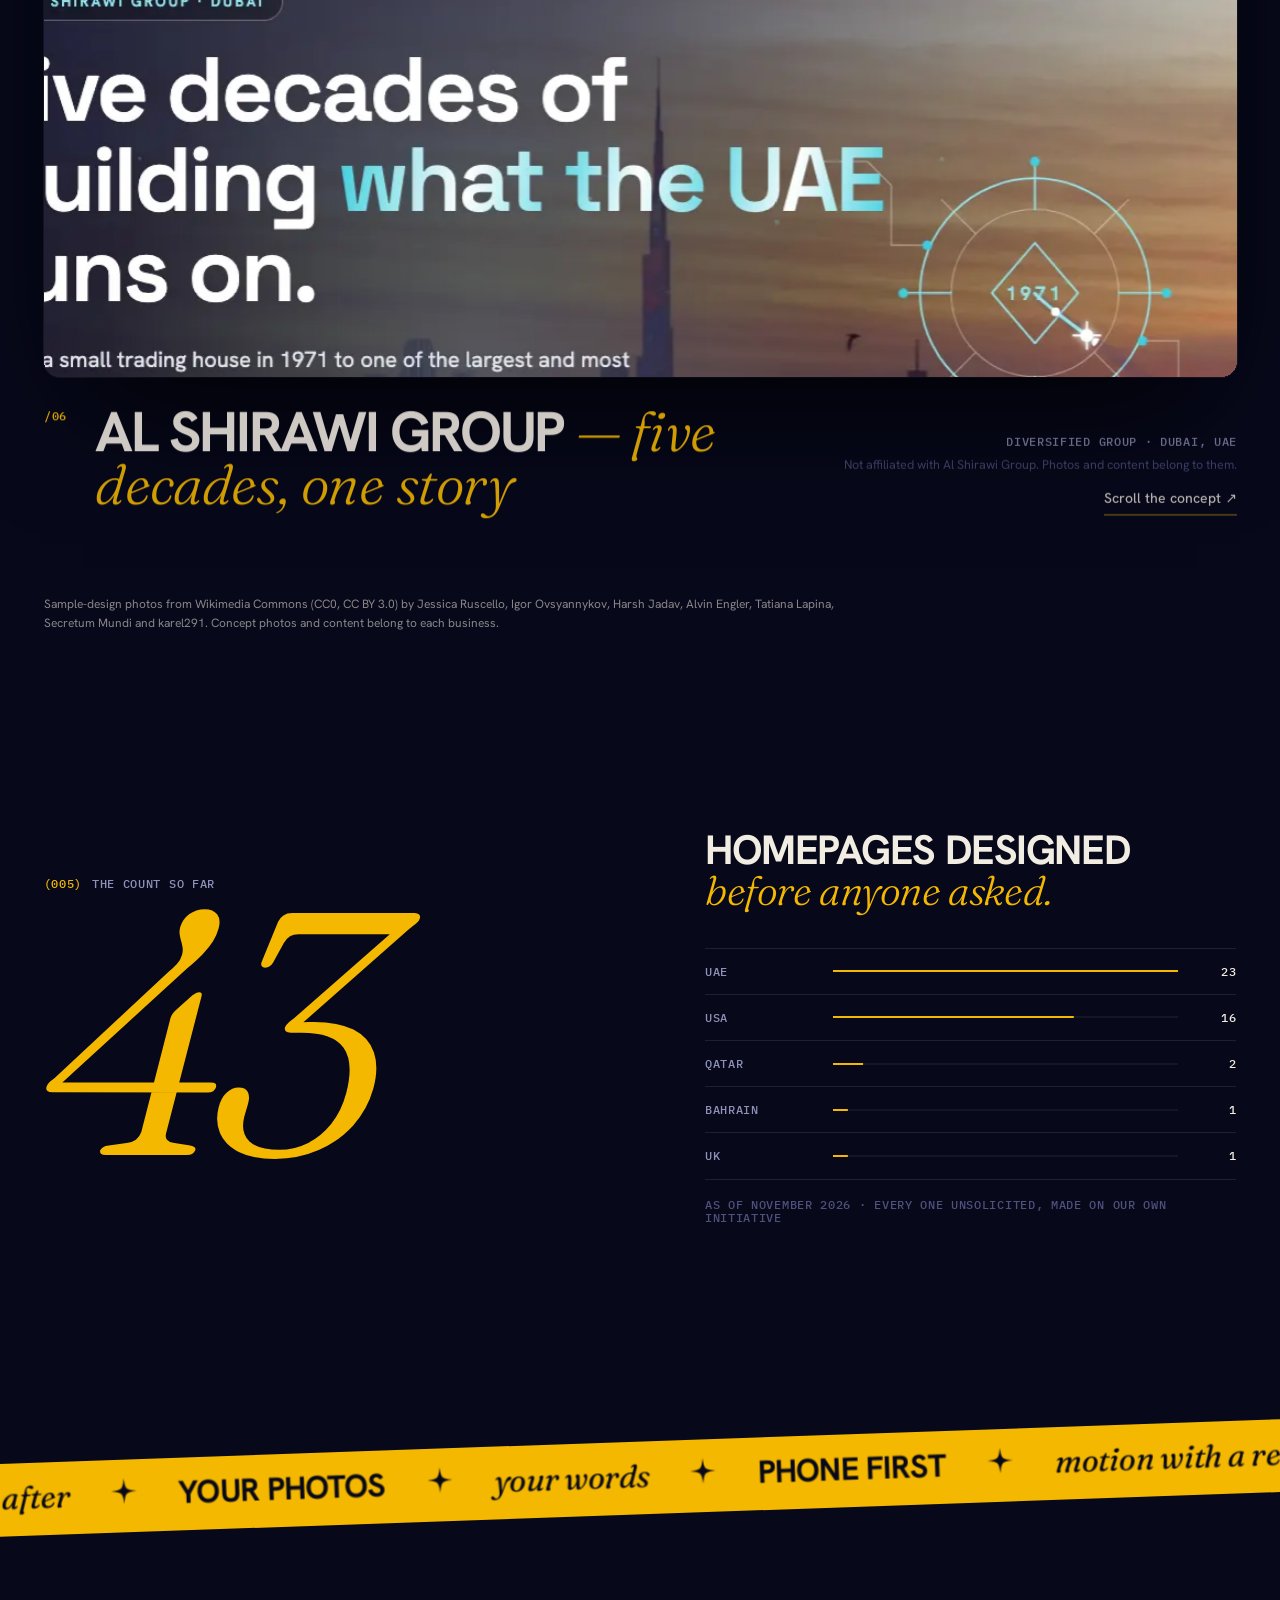
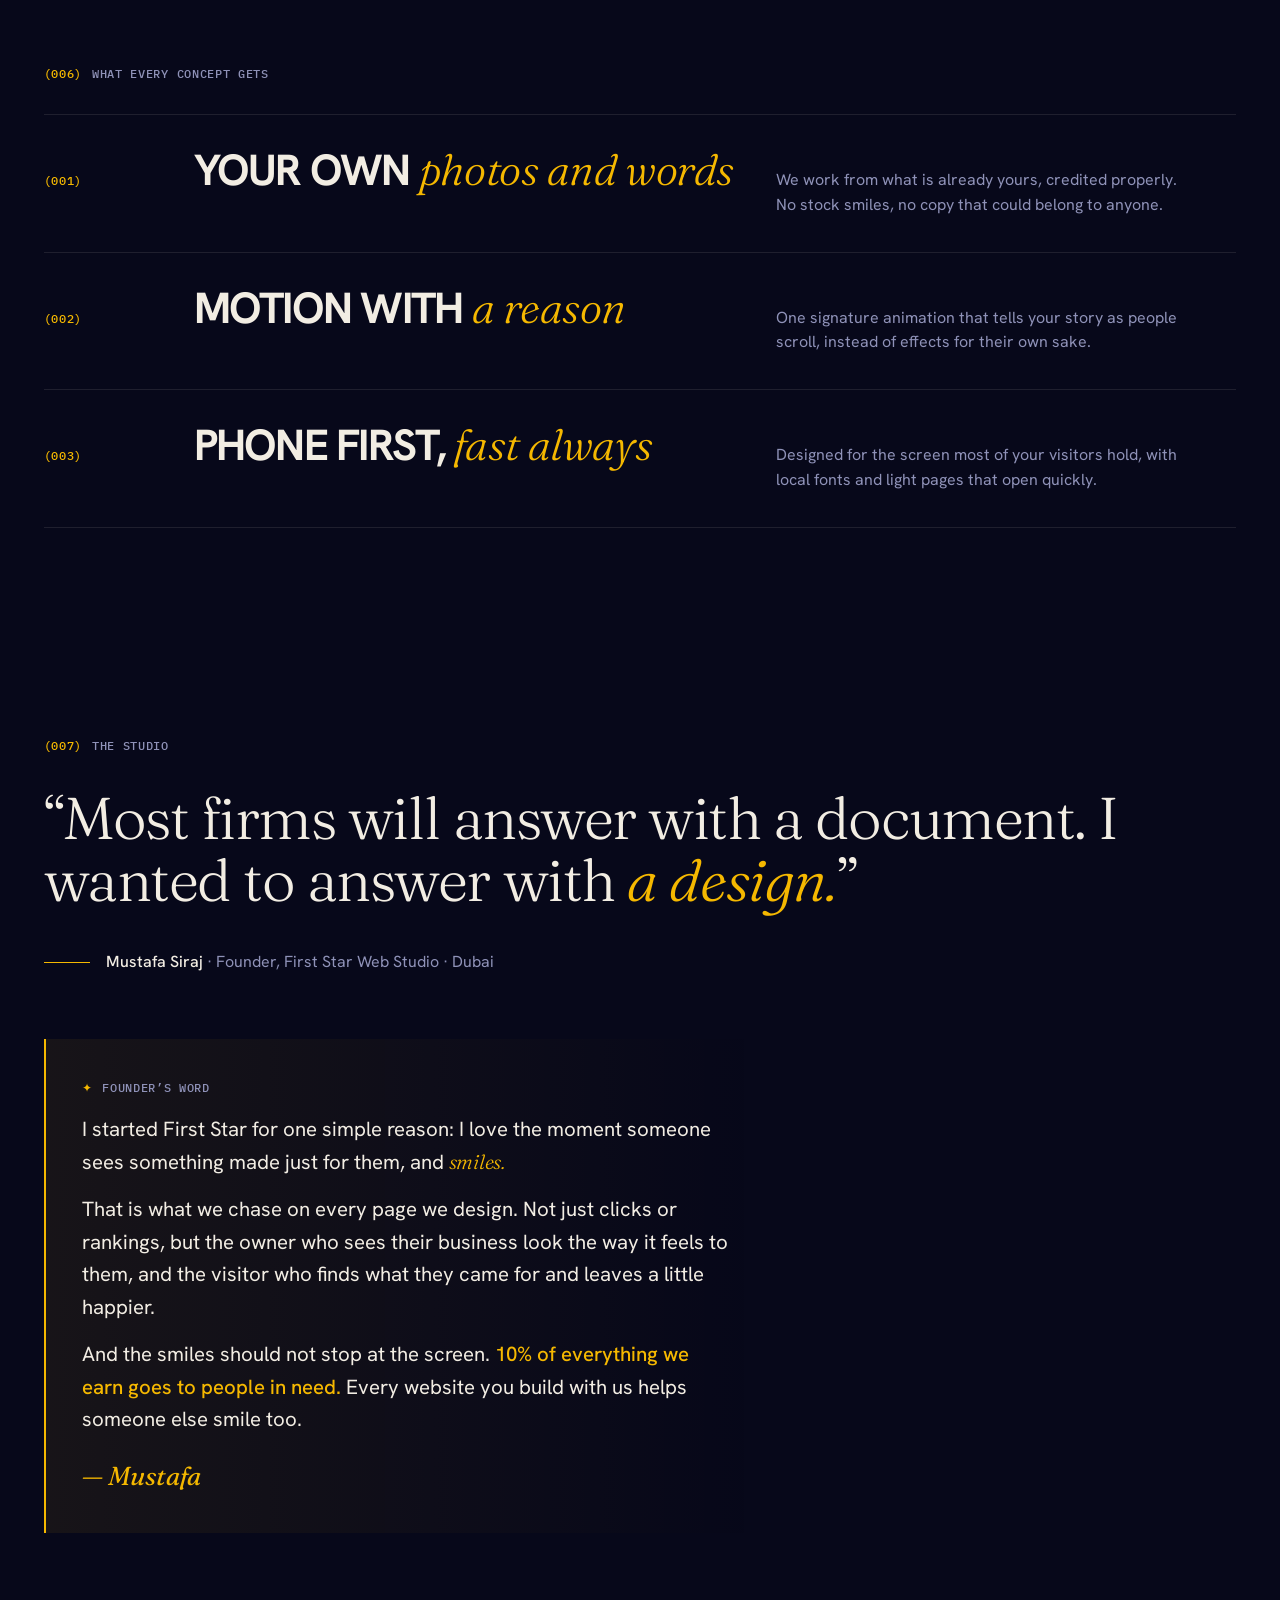
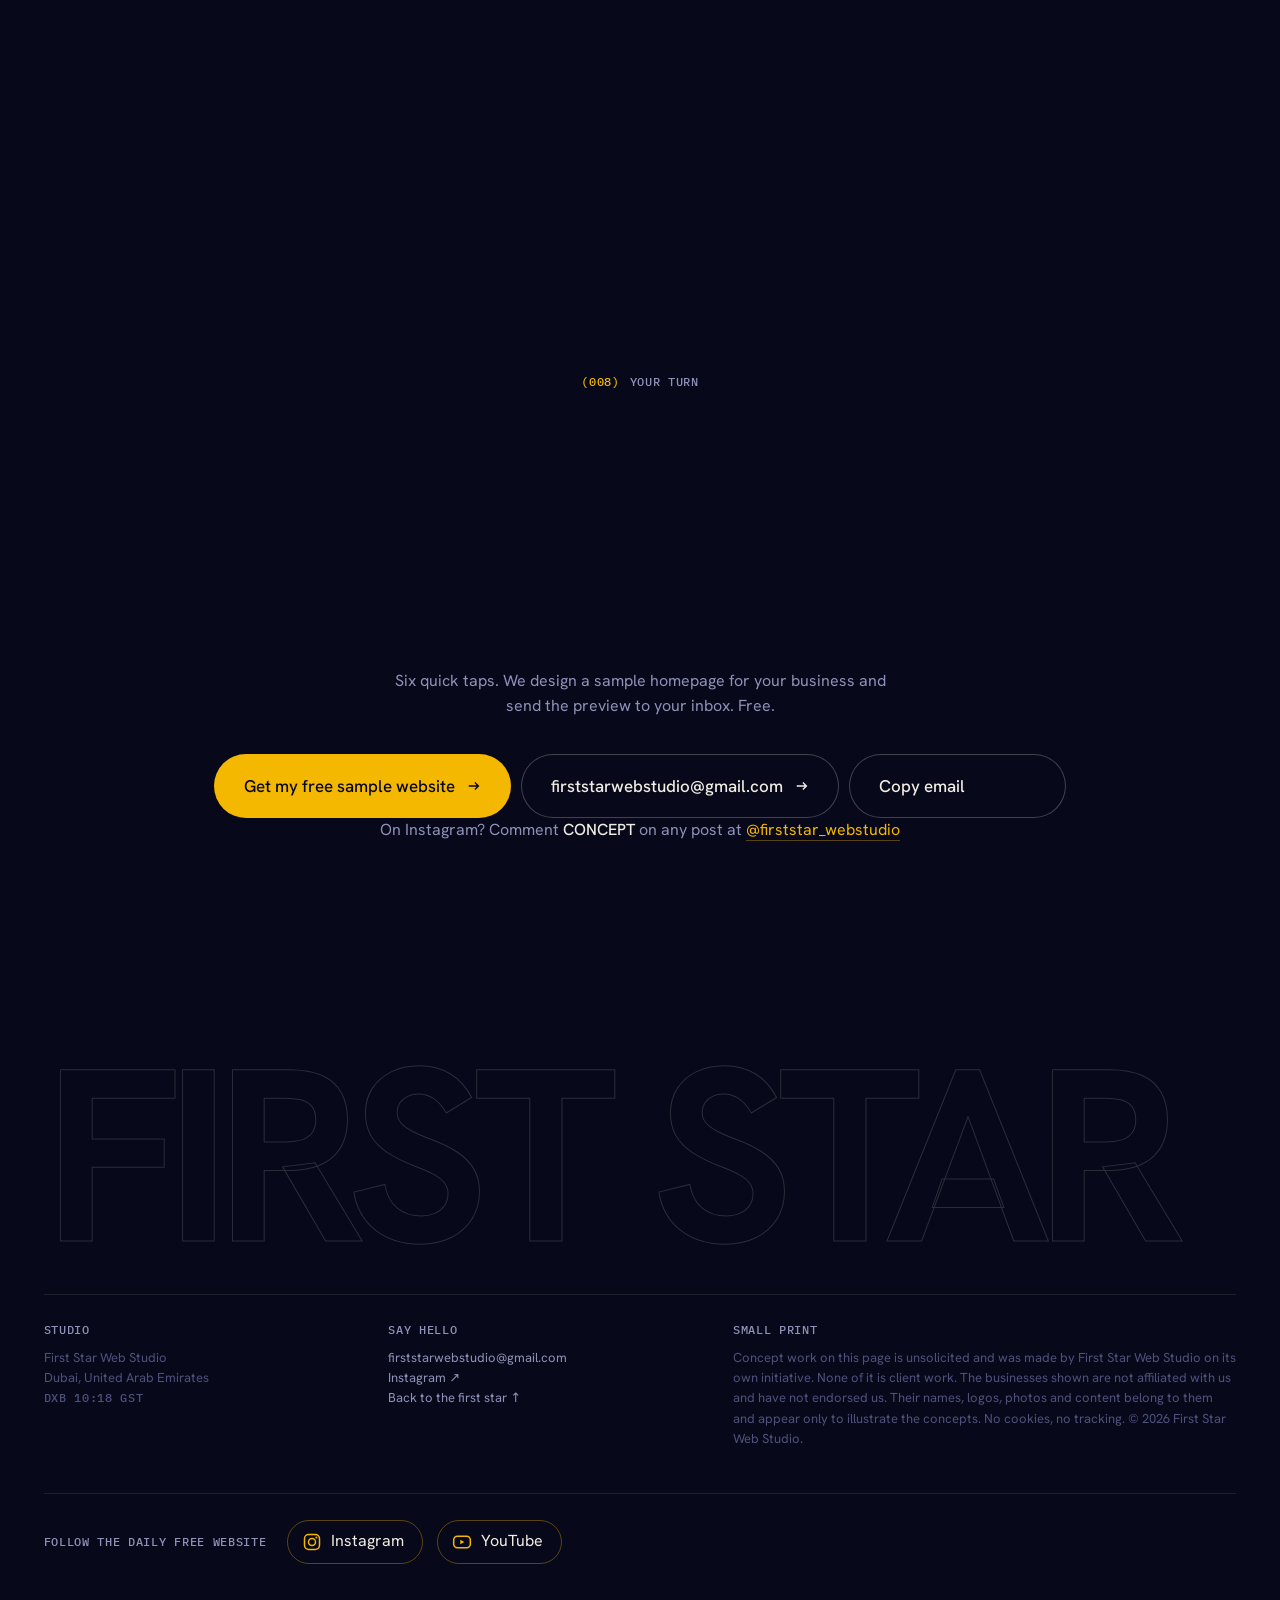
==== commit df16f28f: "Update studio site 2026-11-05-0437" ====
--- a/index.html
+++ b/index.html
@@ -533,7 +533,7 @@
   <div class="social">
     <span class="mono">Follow the daily free website</span>
     <a class="soc" href="https://www.instagram.com/firststar_webstudio/" target="_blank" rel="noopener" aria-label="First Star on Instagram"><svg viewBox="0 0 24 24" aria-hidden="true"><rect x="3" y="3" width="18" height="18" rx="5" fill="none" stroke="currentColor" stroke-width="1.8"/><circle cx="12" cy="12" r="4.2" fill="none" stroke="currentColor" stroke-width="1.8"/><circle cx="17.3" cy="6.7" r="1.2" fill="currentColor"/></svg><span>Instagram</span></a>
-    <a class="soc" id="ytLink" href="" target="_blank" rel="noopener" aria-label="First Star on YouTube" hidden><svg viewBox="0 0 24 24" aria-hidden="true"><rect x="2" y="5" width="20" height="14" rx="4.5" fill="none" stroke="currentColor" stroke-width="1.8"/><path d="M10 9.2v5.6l4.8-2.8z" fill="currentColor"/></svg><span>YouTube</span></a>
+    <a class="soc" id="ytLink" href="https://www.youtube.com/@FirstStarWebStudios" target="_blank" rel="noopener" aria-label="First Star on YouTube"><svg viewBox="0 0 24 24" aria-hidden="true"><rect x="2" y="5" width="20" height="14" rx="4.5" fill="none" stroke="currentColor" stroke-width="1.8"/><path d="M10 9.2v5.6l4.8-2.8z" fill="currentColor"/></svg><span>YouTube</span></a>
   </div>
 </footer>
 
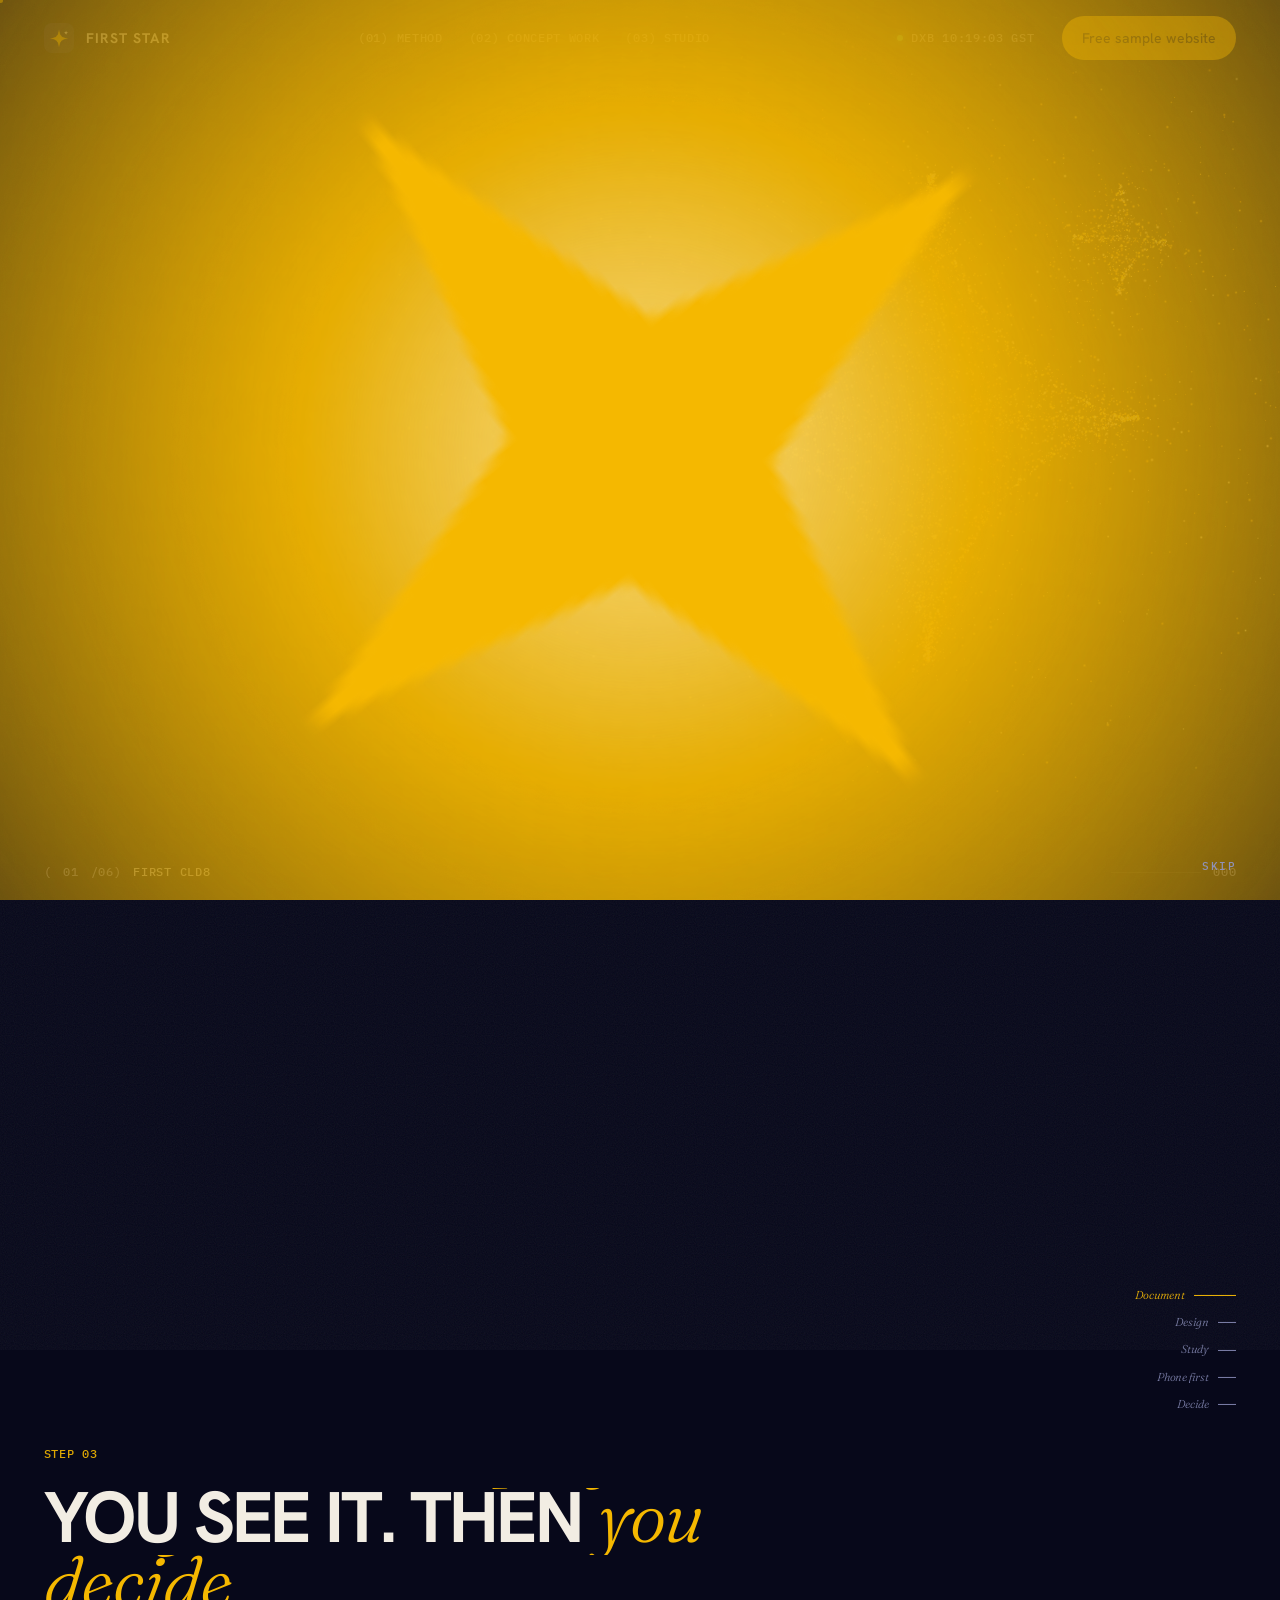
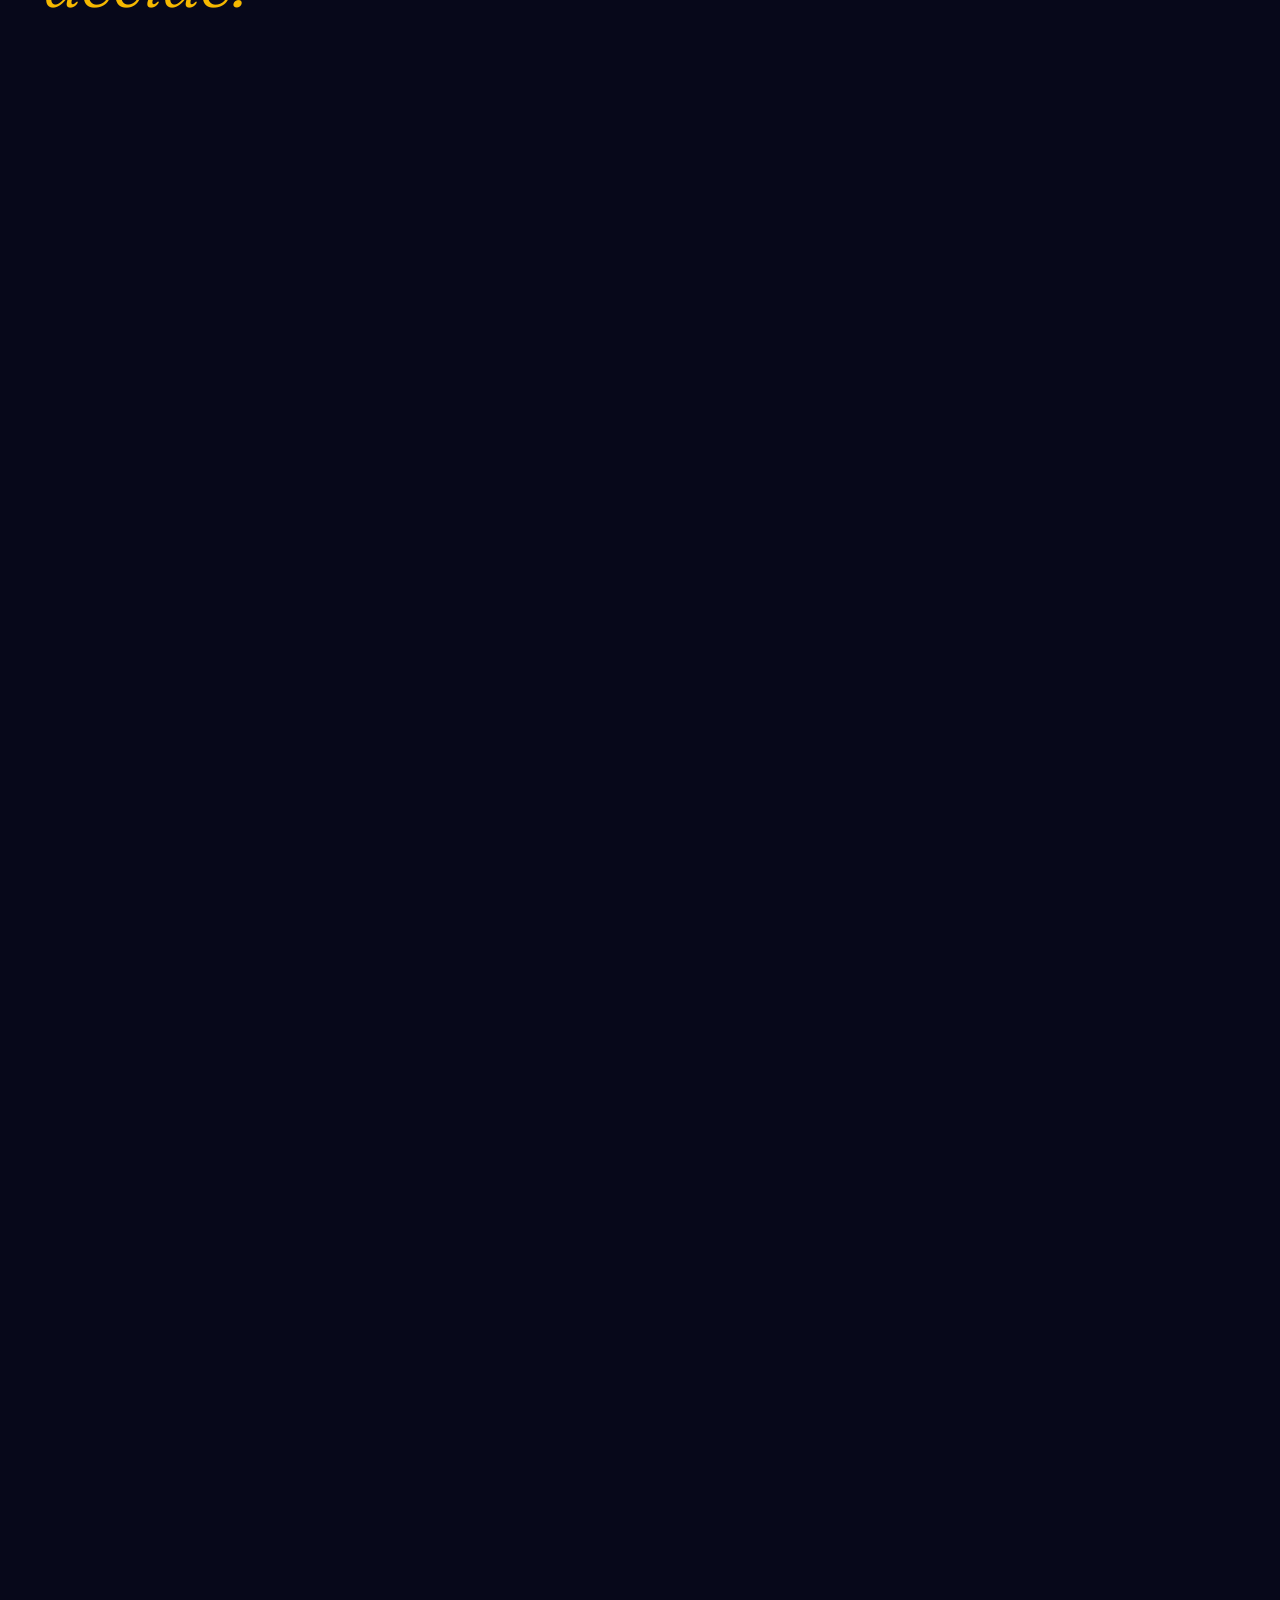
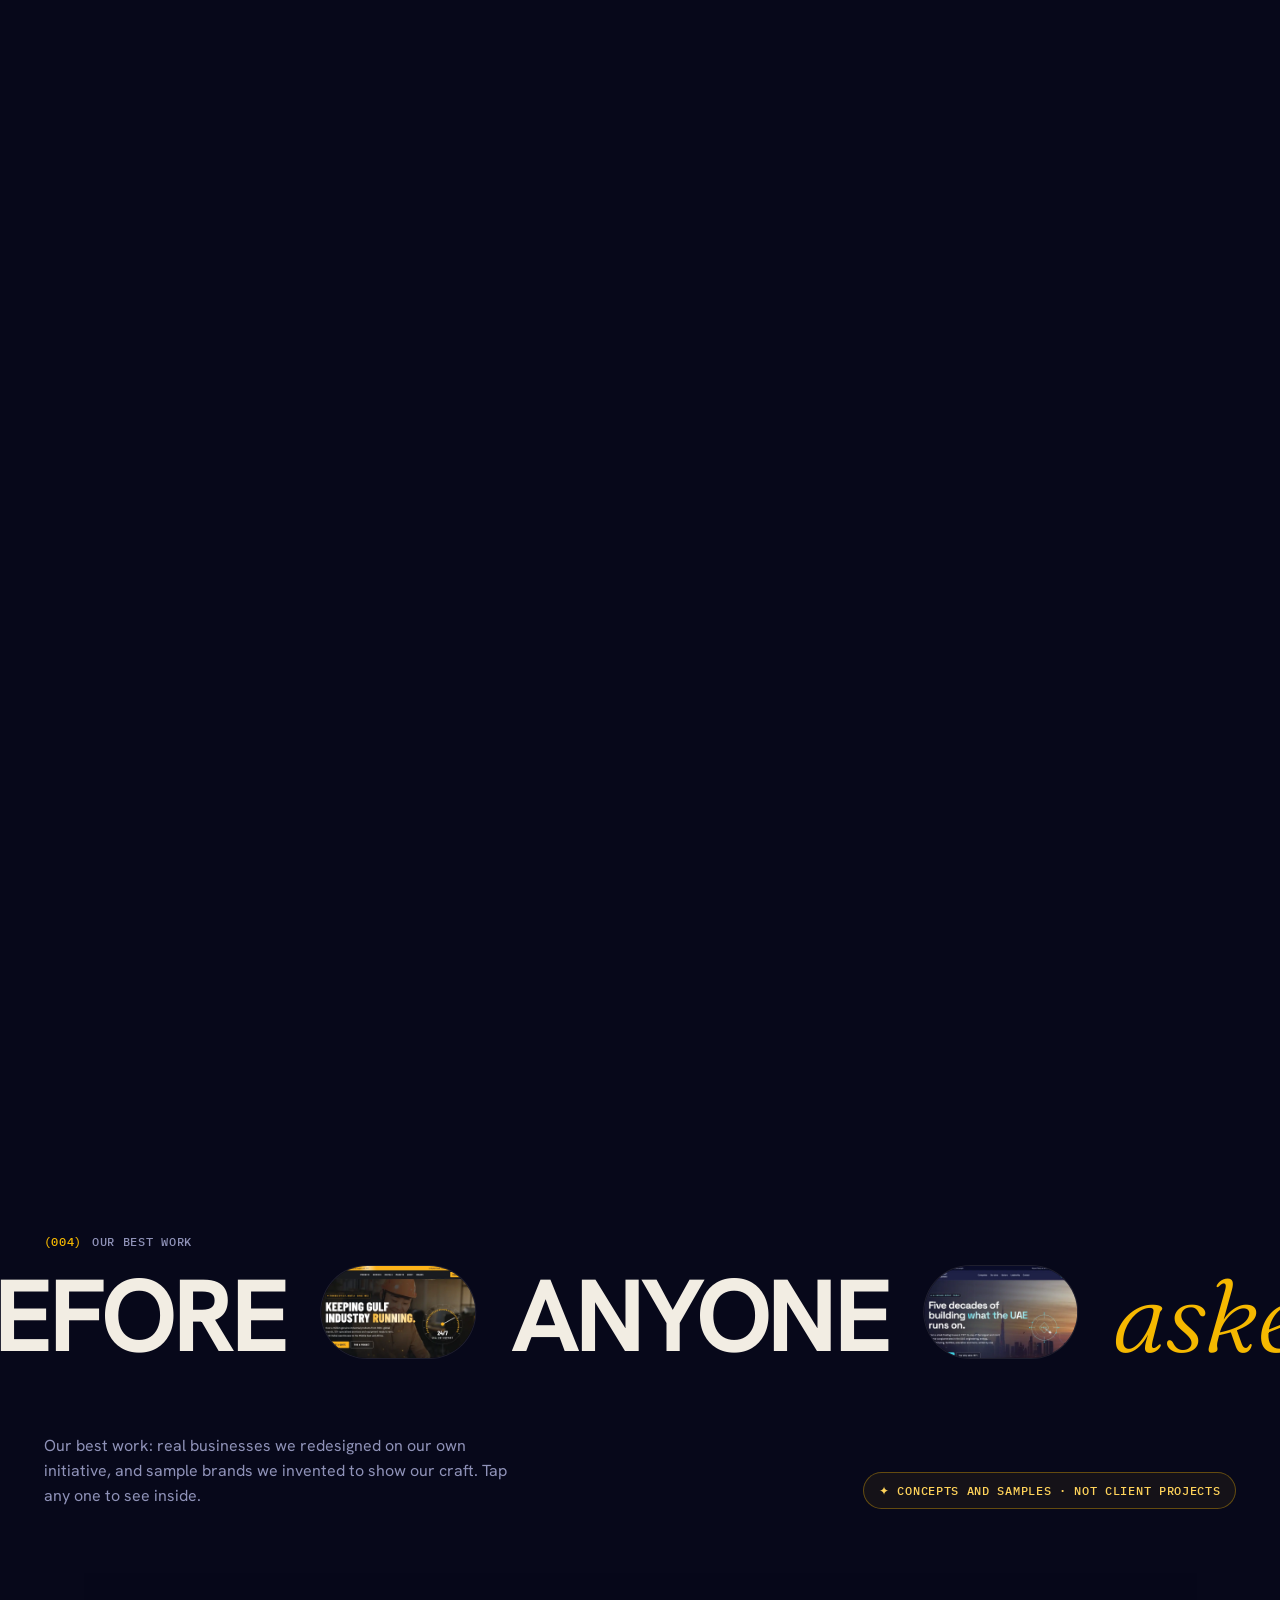
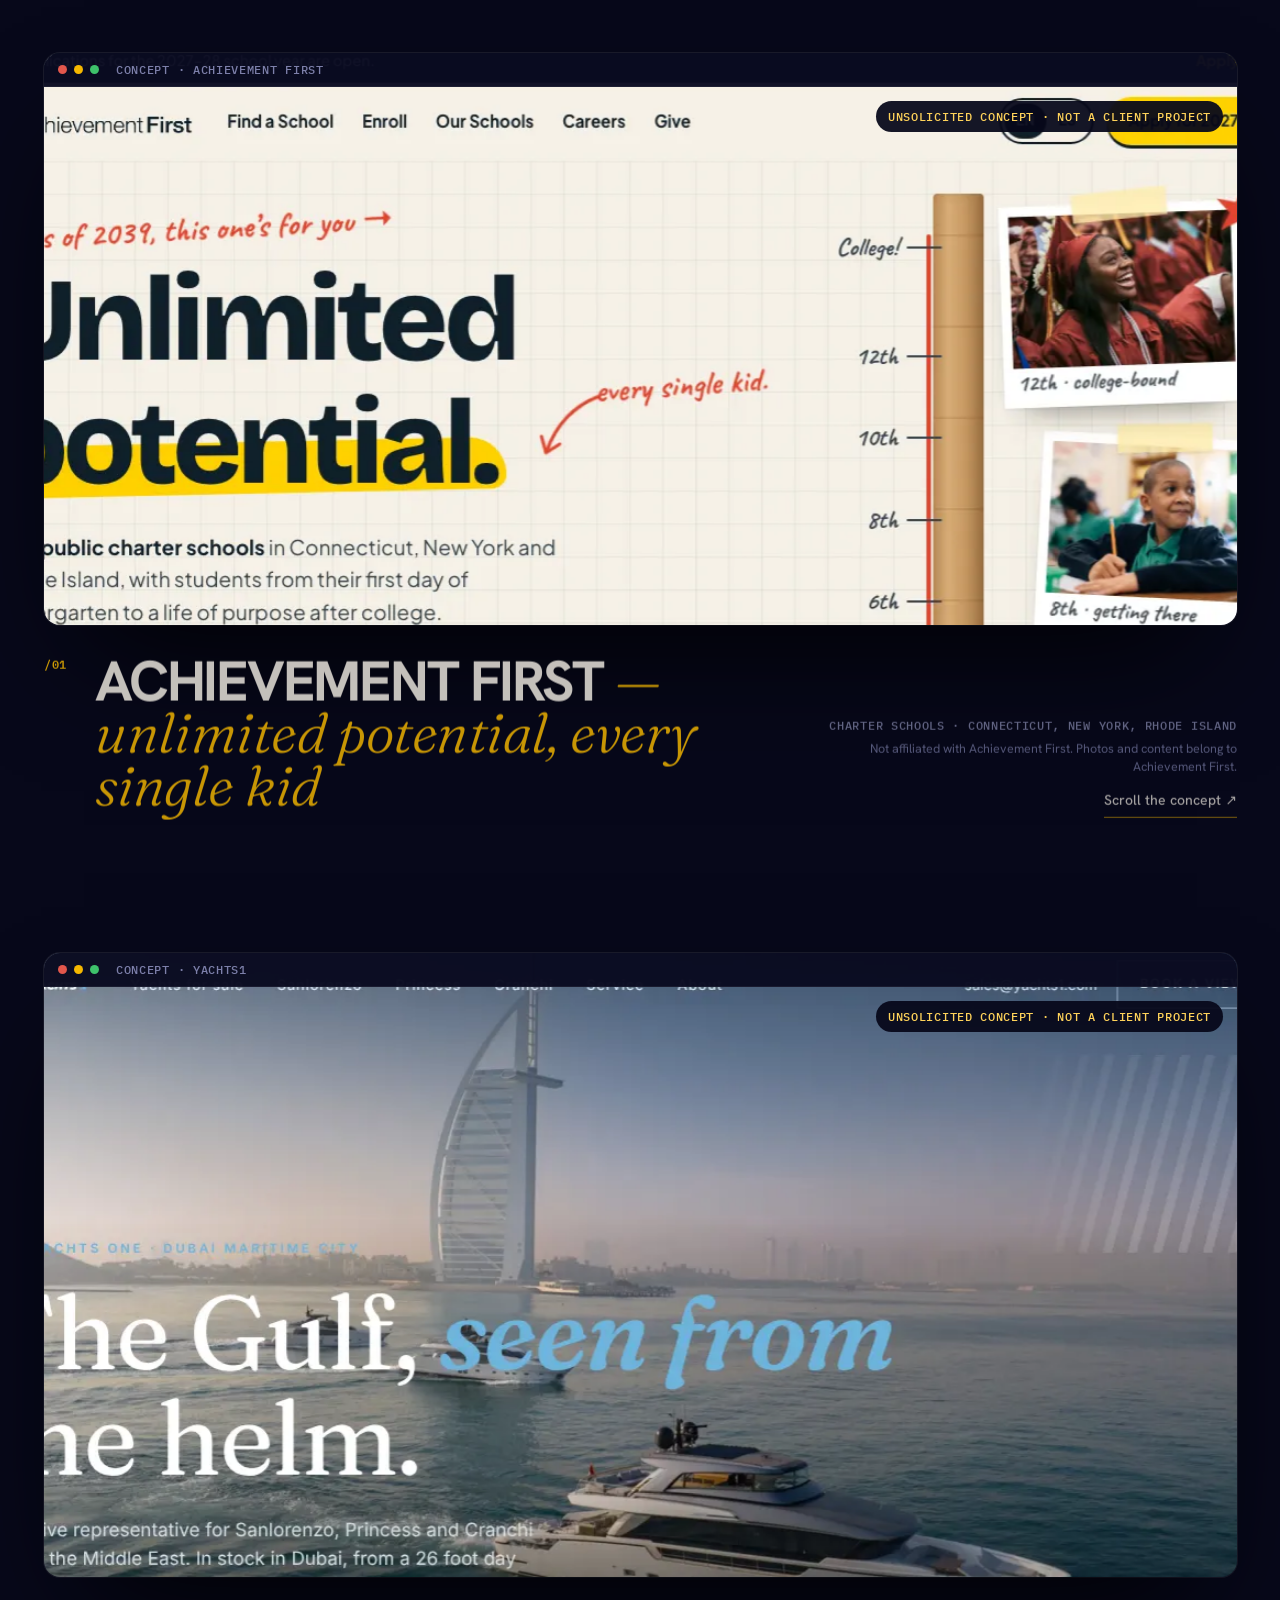
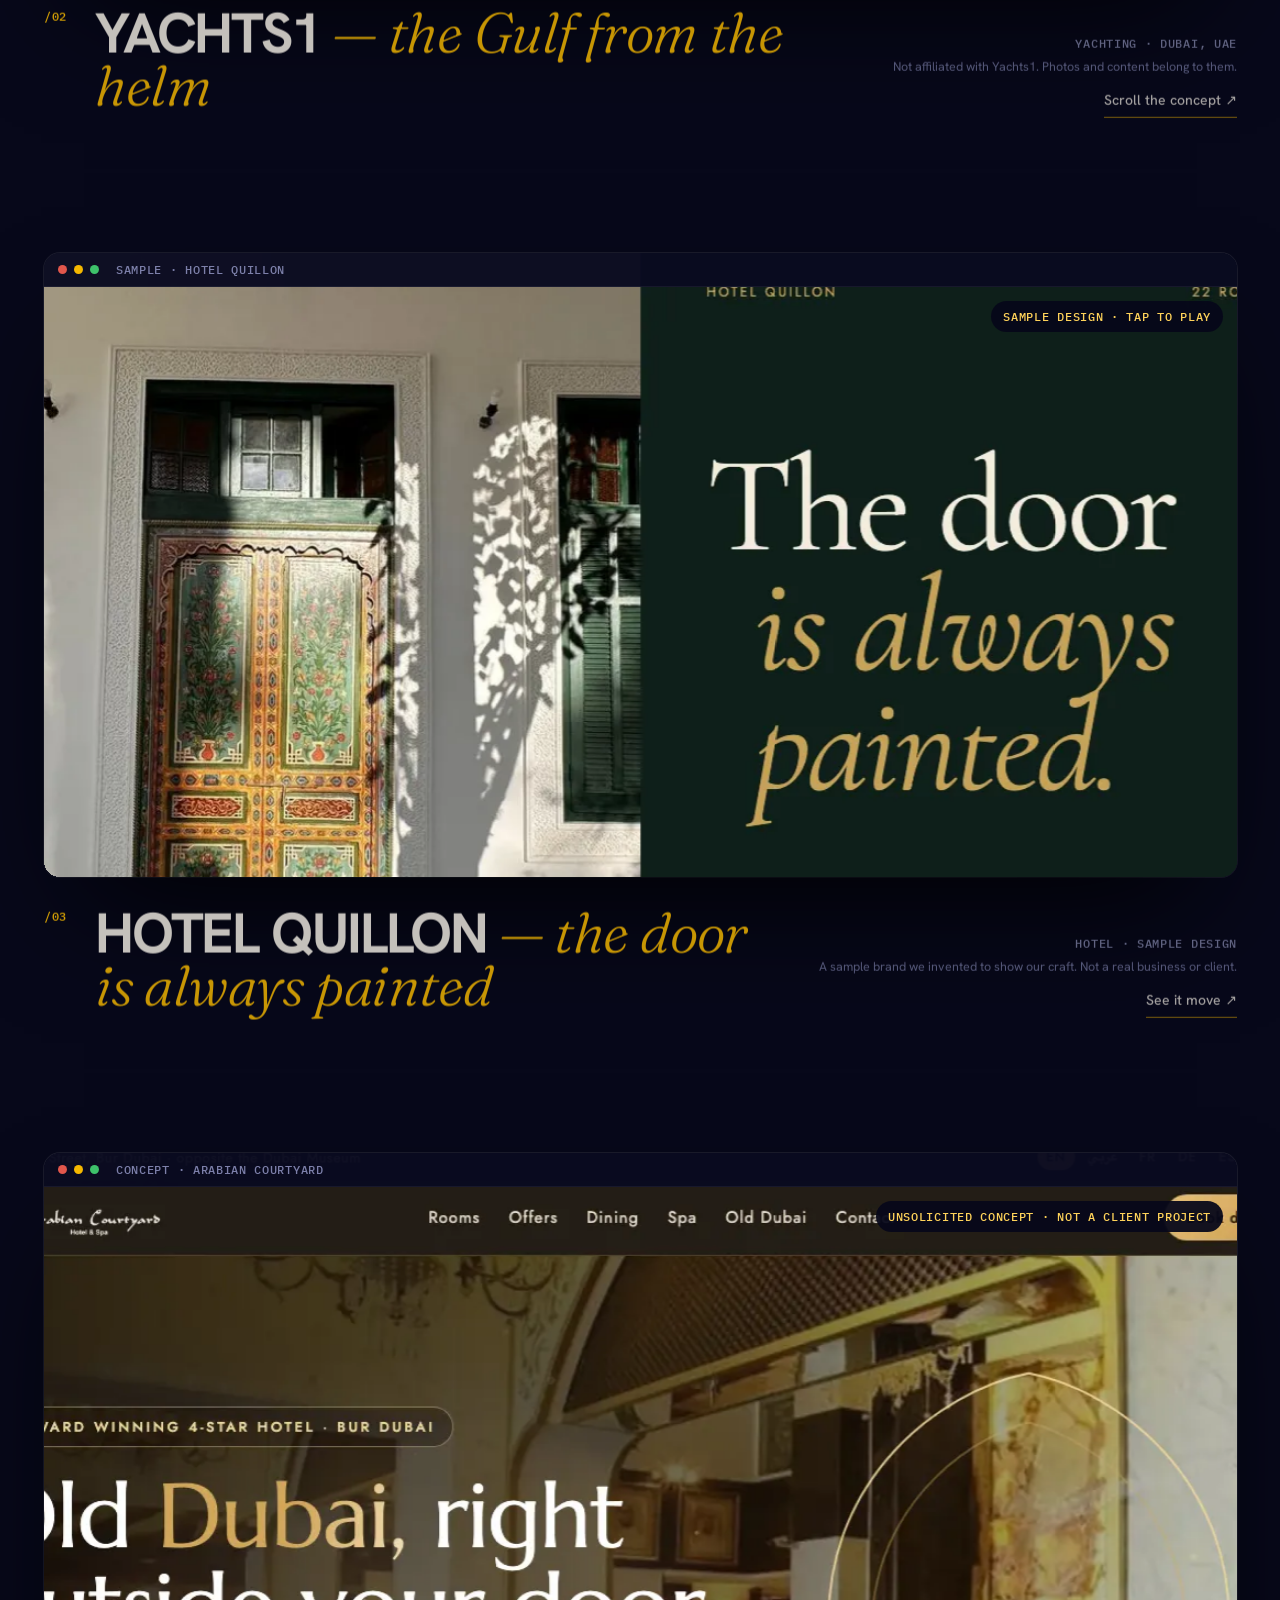
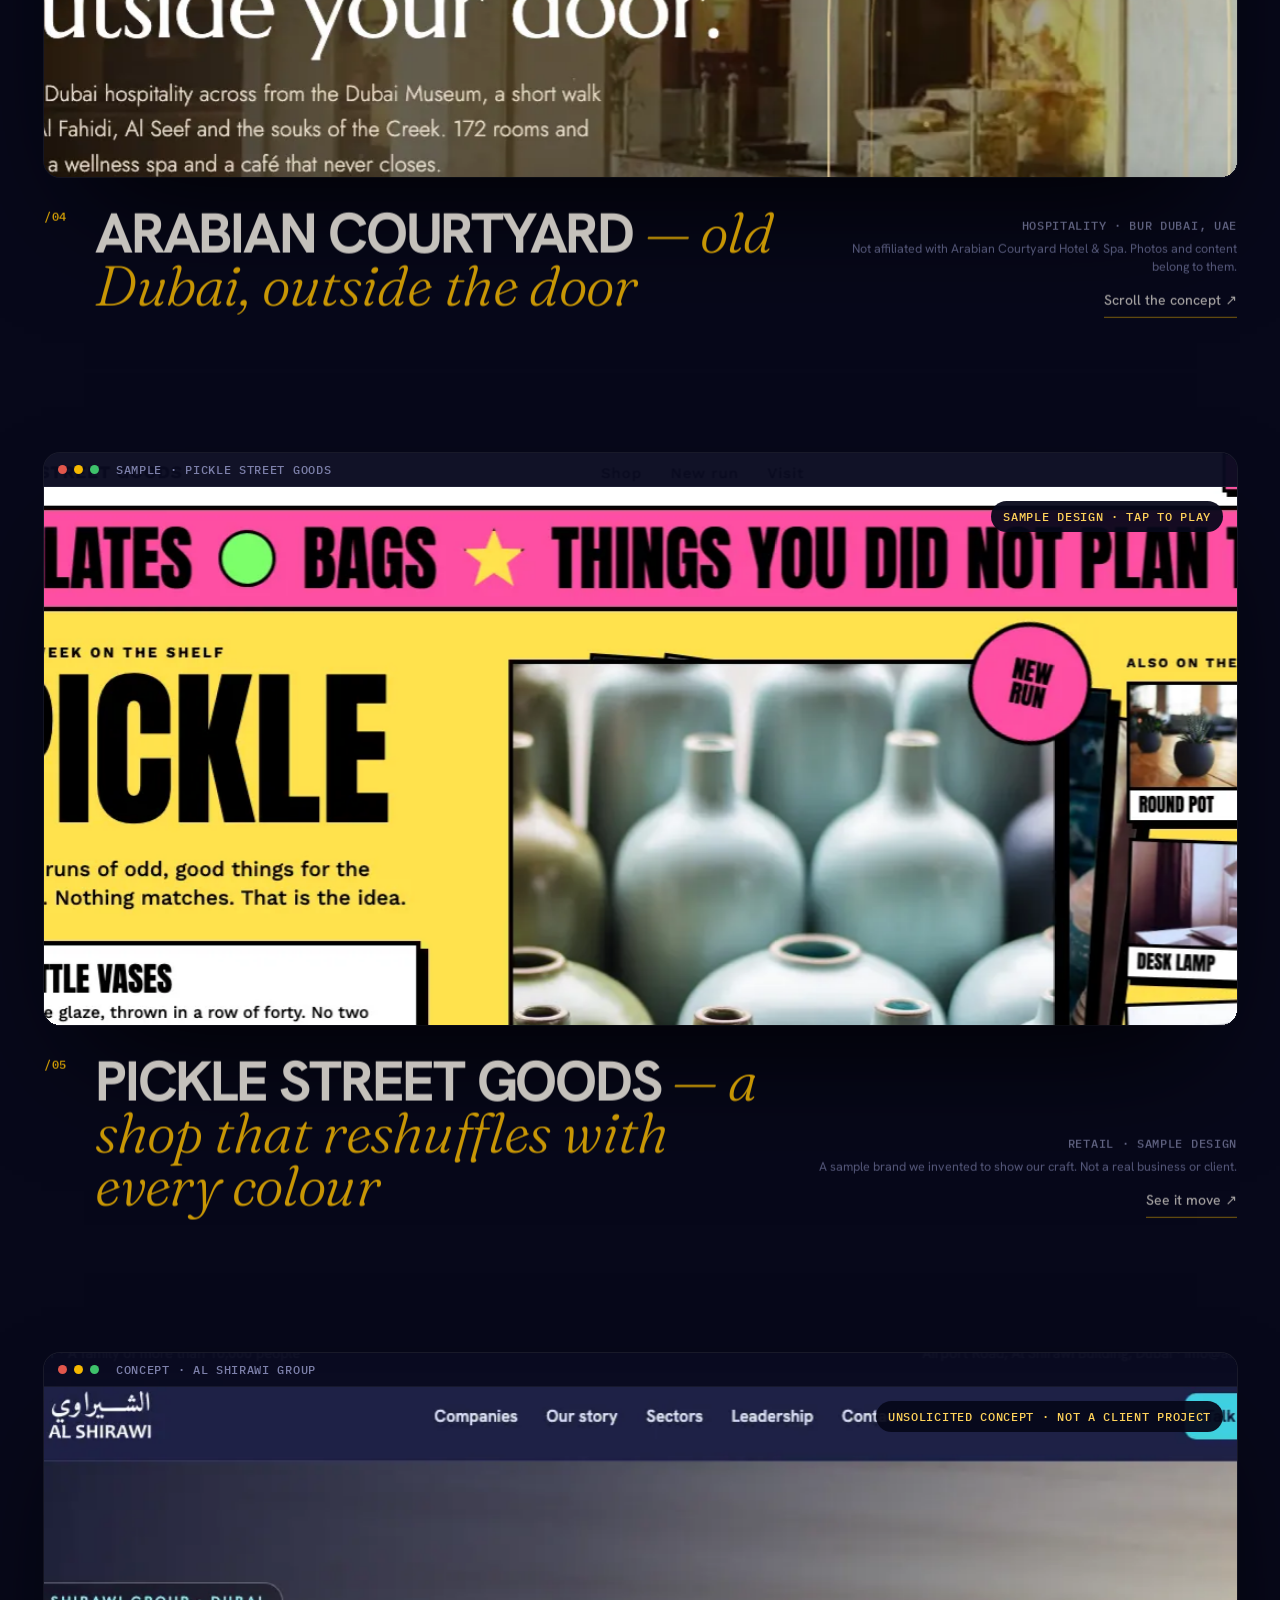
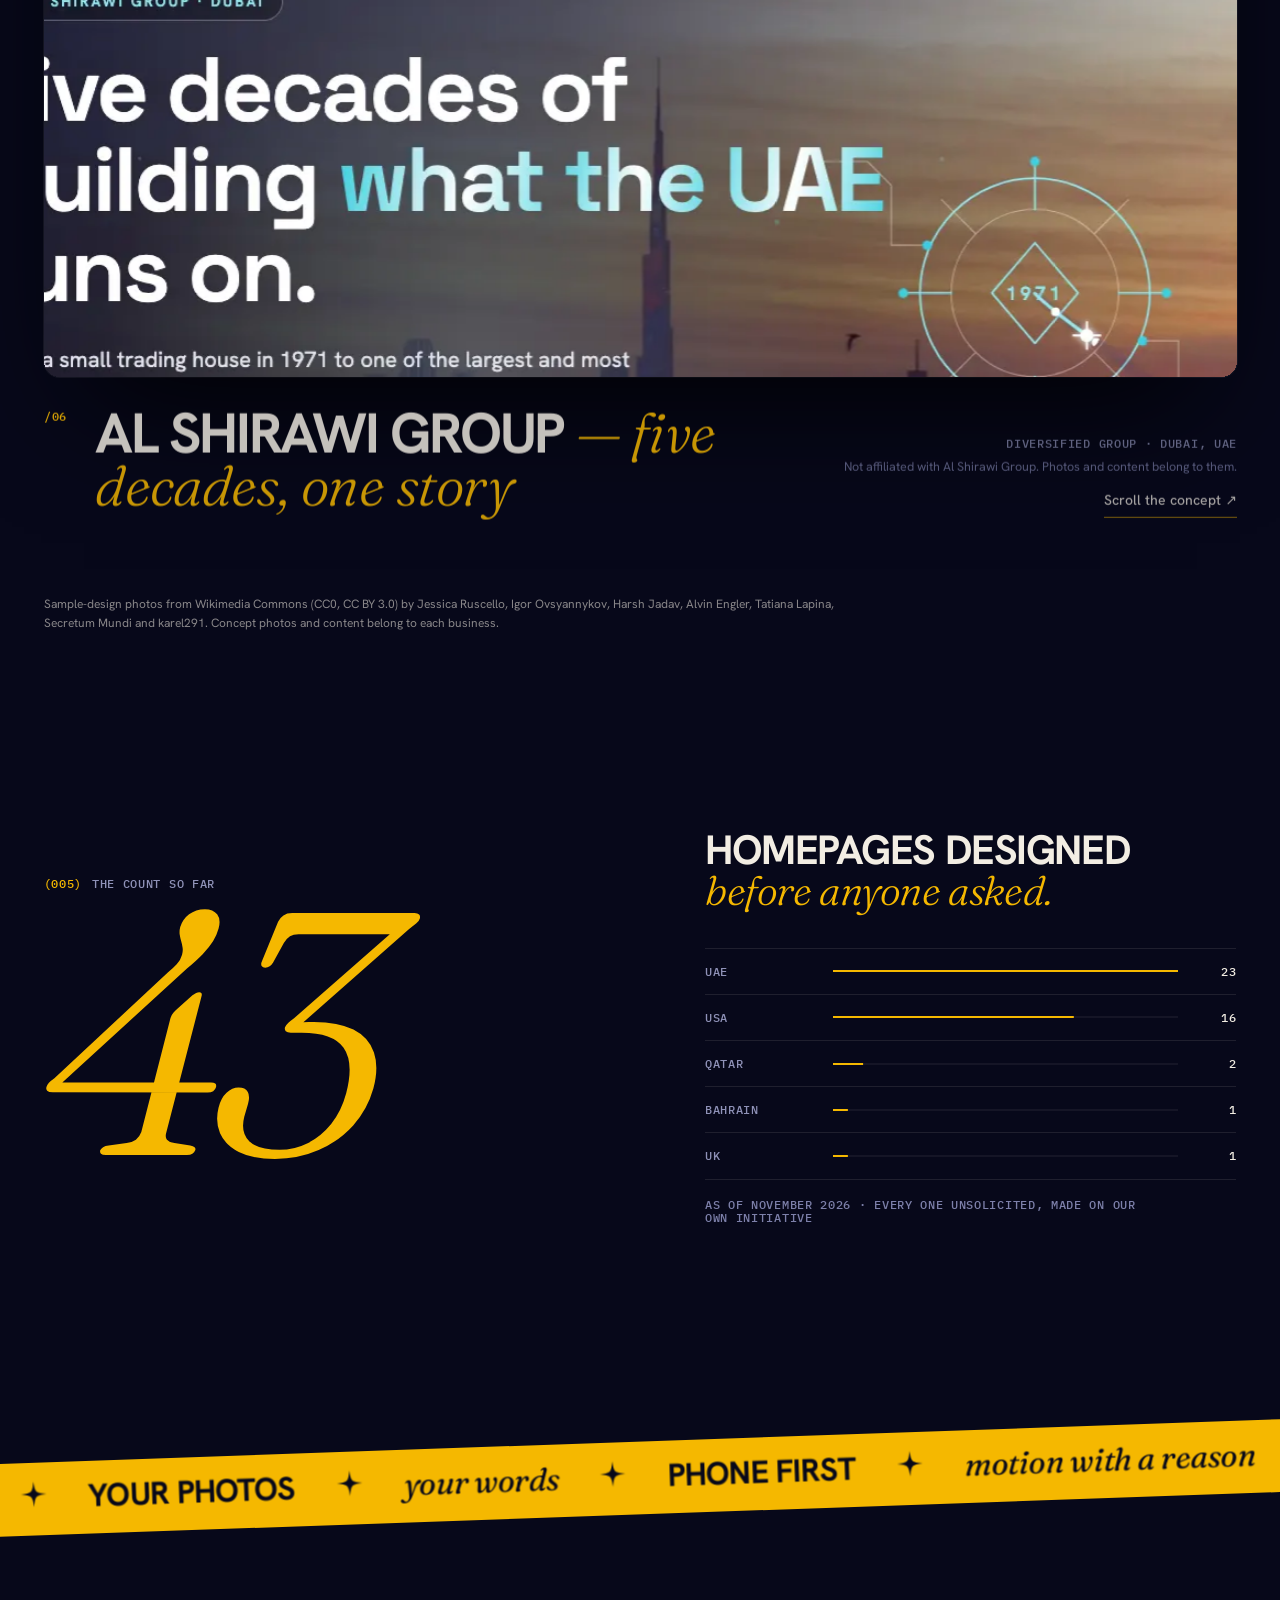
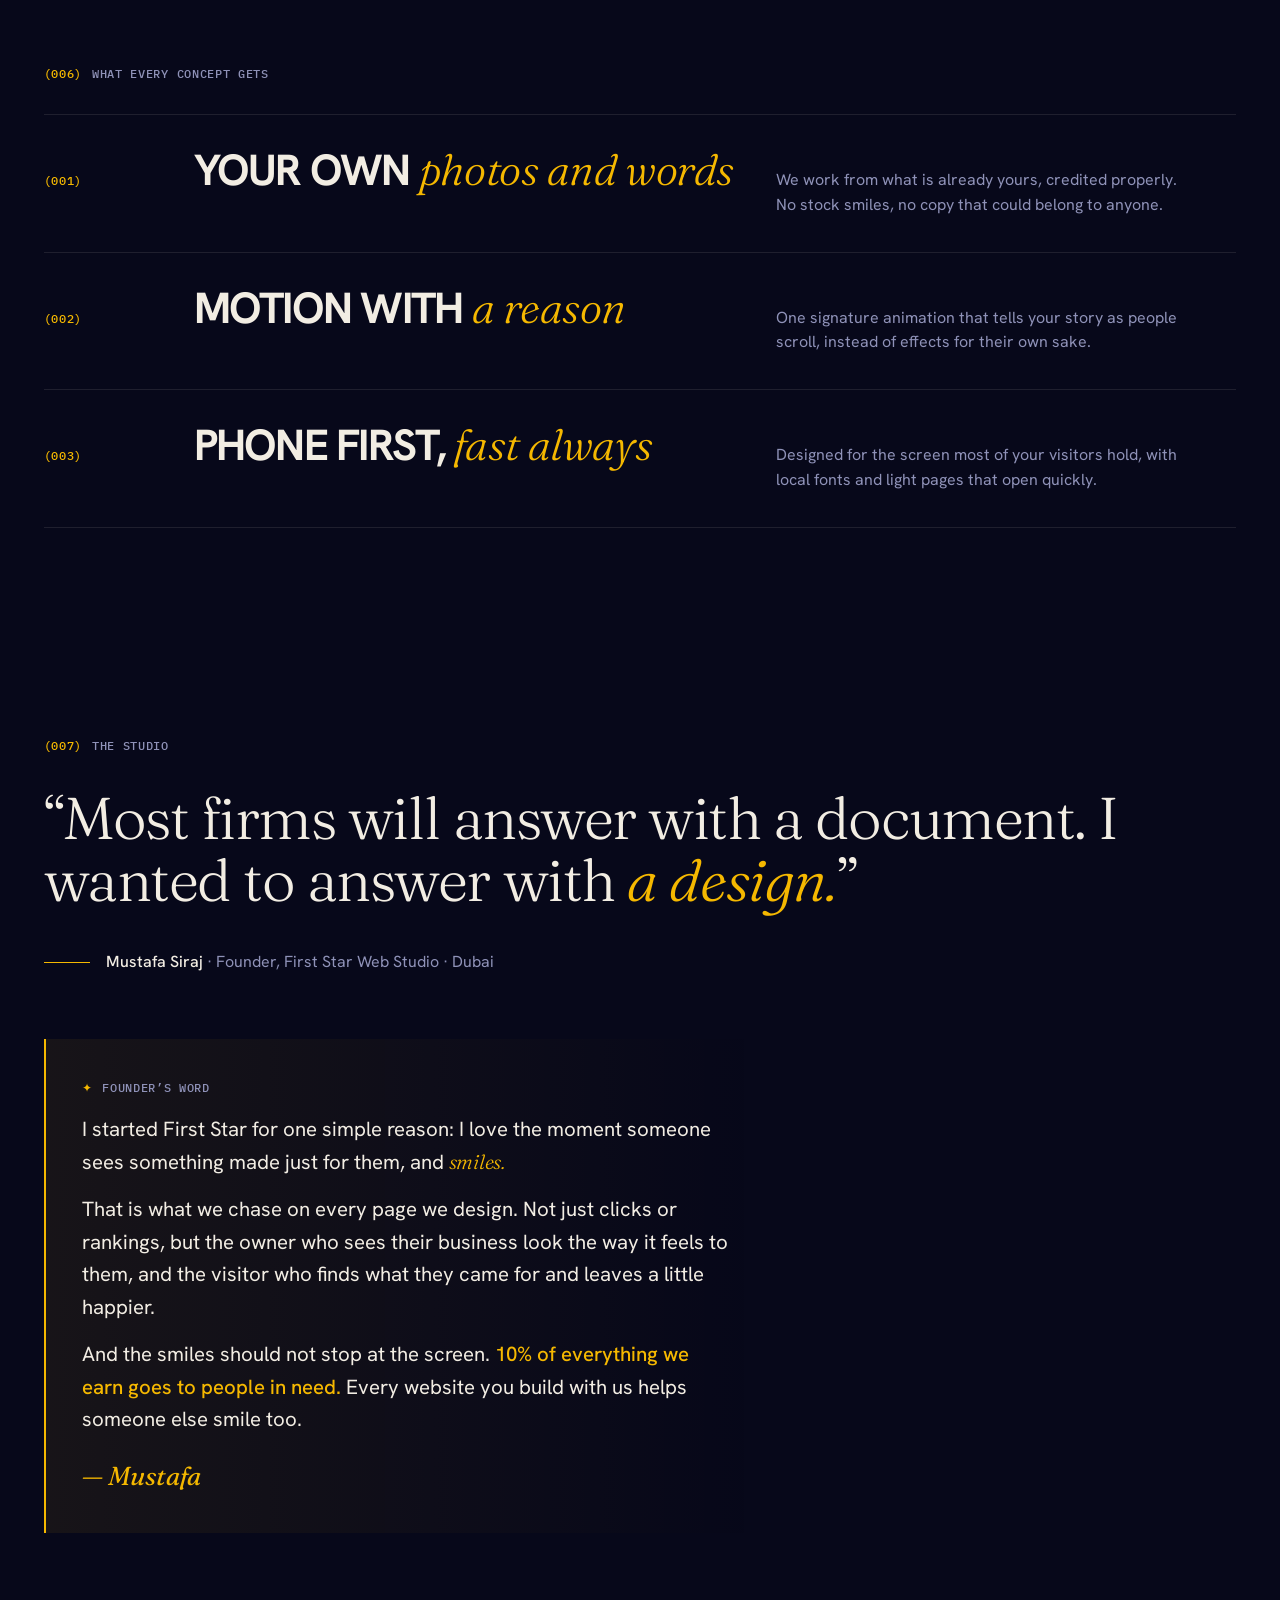
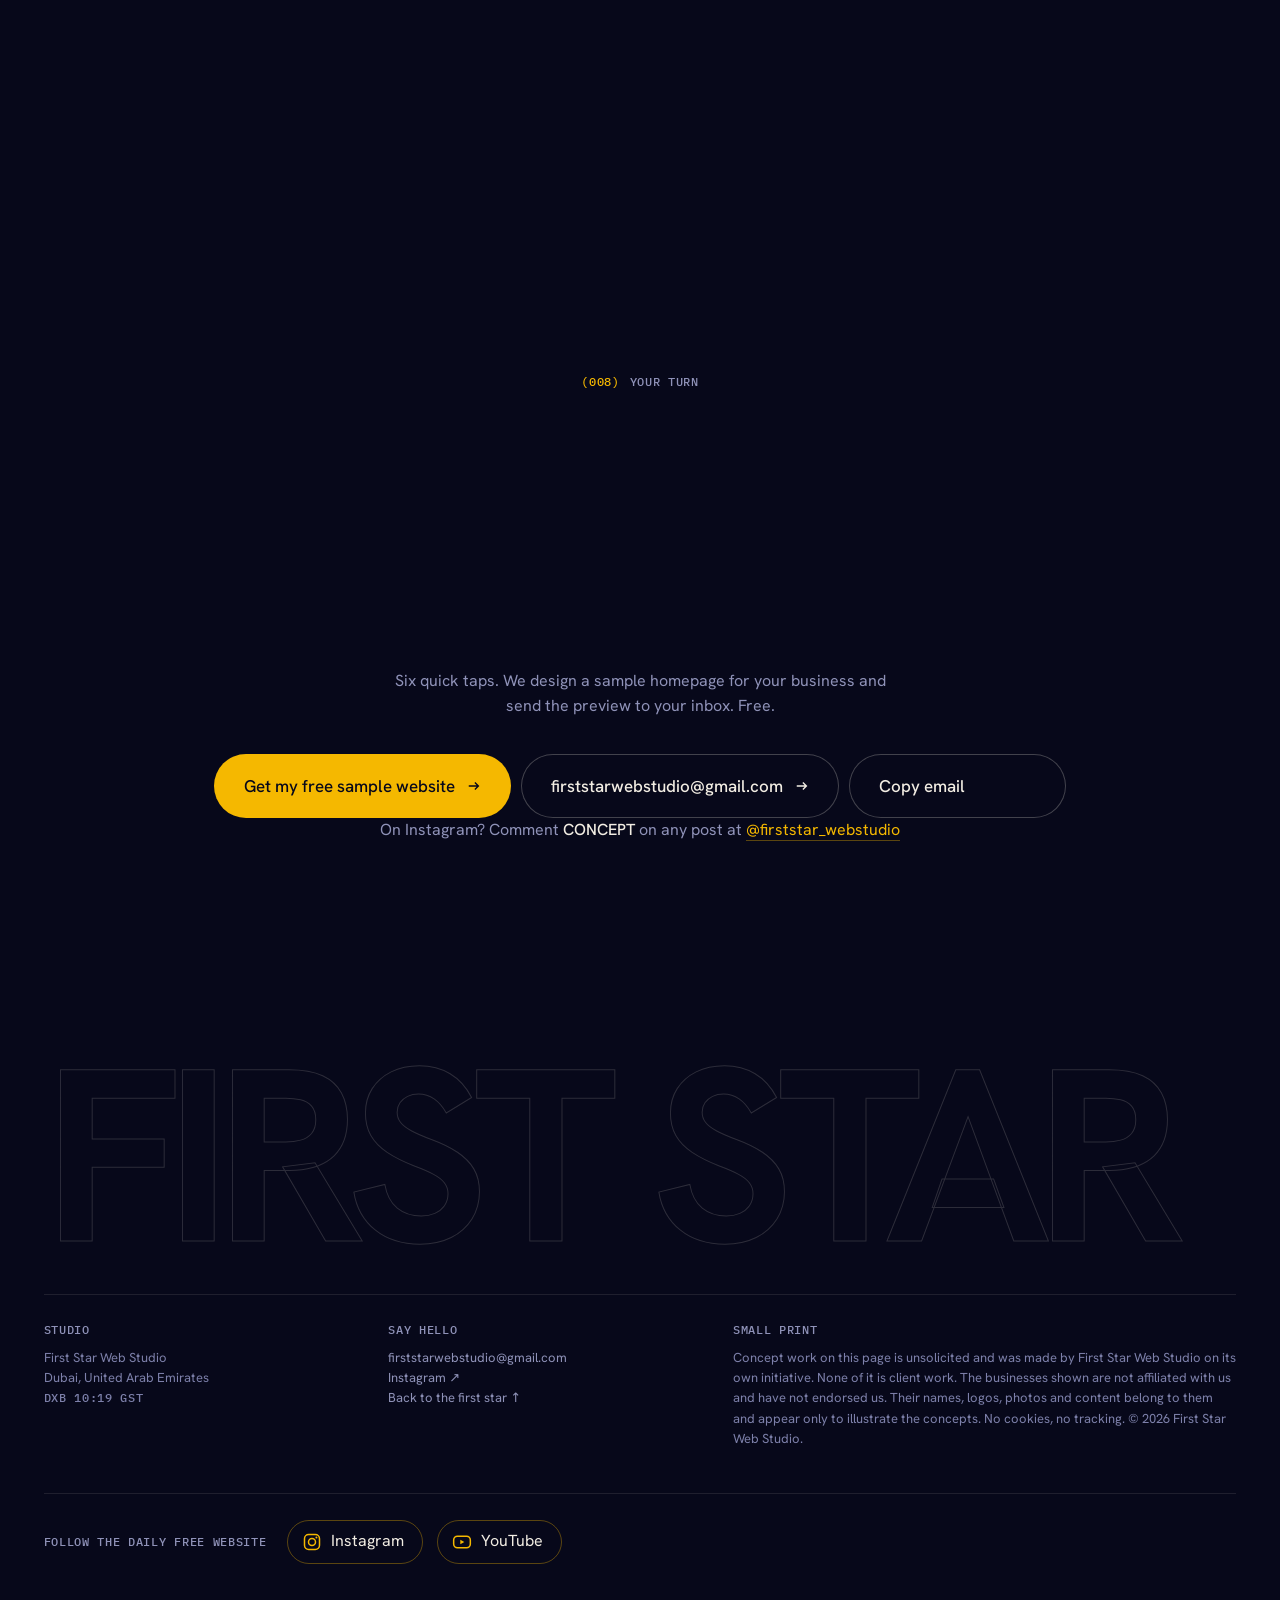
==== commit 18608c3f: "Update studio site 2026-11-06-2140" ====
--- a/index.html
+++ b/index.html
@@ -27,7 +27,7 @@
 @font-face{font-family:'PM';font-weight:500;font-display:swap;src:url(fonts/ibm-plex-mono-latin-500-normal.woff2) format('woff2')}
 
 :root{
-  --ink:#07081a; --ink2:#0c0e28; --cream:#f2ede3; --mute:#8f92b8; --dim:#4e517c; --hair:rgba(242,237,227,.1);
+  --ink:#07081a; --ink2:#0c0e28; --cream:#f2ede3; --mute:#8f92b8; --dim:#7d80aa; --hair:rgba(242,237,227,.1);
   --gold:#f5b800; --gold2:#ffd35a; --sel:#4c8dff;
   --sans:'HG',system-ui,-apple-system,sans-serif; --serif:'FR',Georgia,serif; --mono:'PM',ui-monospace,monospace;
   --pad:clamp(18px,3.4vw,56px); --ease:cubic-bezier(.16,1,.3,1);
@@ -228,7 +228,7 @@
 .row .b i{position:absolute;inset:0;background:var(--gold);transform-origin:left;transform:scaleX(var(--w))}
 .js .row .b i{transform:scaleX(0)}
 .row .v{color:var(--cream);text-align:right}
-.tally .note{margin-top:18px;color:var(--dim)}
+.tally .note{margin-top:18px;color:var(--dim);text-wrap:pretty}
 @media (max-width:860px){.tally{grid-template-columns:1fr}}
 
 /* ---------- principles ---------- */
@@ -540,7 +540,7 @@
 <dialog id="viewer" aria-label="Concept viewer">
   <button class="vx" id="vX" type="button" aria-label="Close">✕</button>
   <div class="viewer">
-    <div class="frame"><div class="bar"><i></i><i></i><i></i><span class="mono" id="vUrl"></span></div><div class="scroller" id="vScroll" data-lenis-prevent><img id="vImg" alt=""></div></div>
+    <div class="frame"><div class="bar"><i></i><i></i><i></i><span class="mono" id="vUrl"></span></div><div class="scroller" id="vScroll" data-lenis-prevent><img id="vImg" alt="" src="[data-uri]"></div></div>
     <div class="vfoot"><span id="vNote"></span><button class="pill pill-line" id="vClose" type="button">Close</button></div>
   </div>
 </dialog>
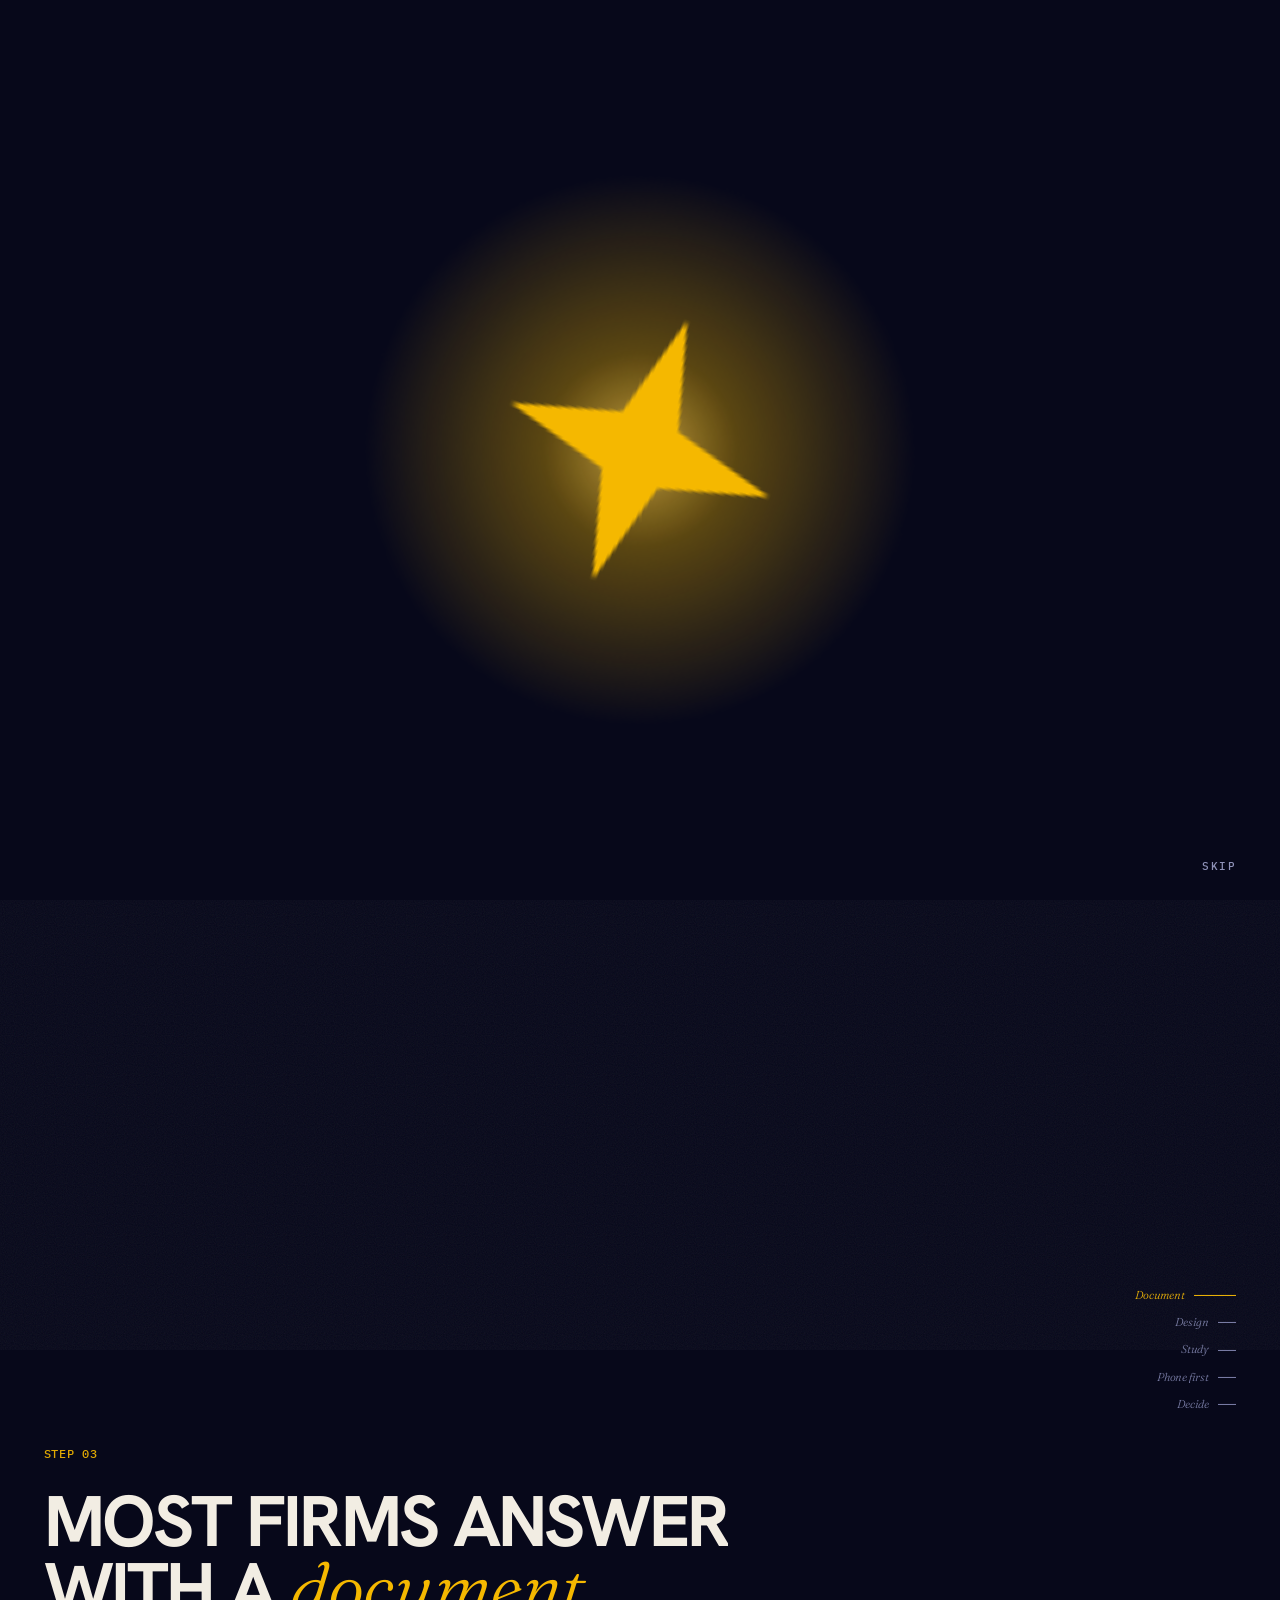
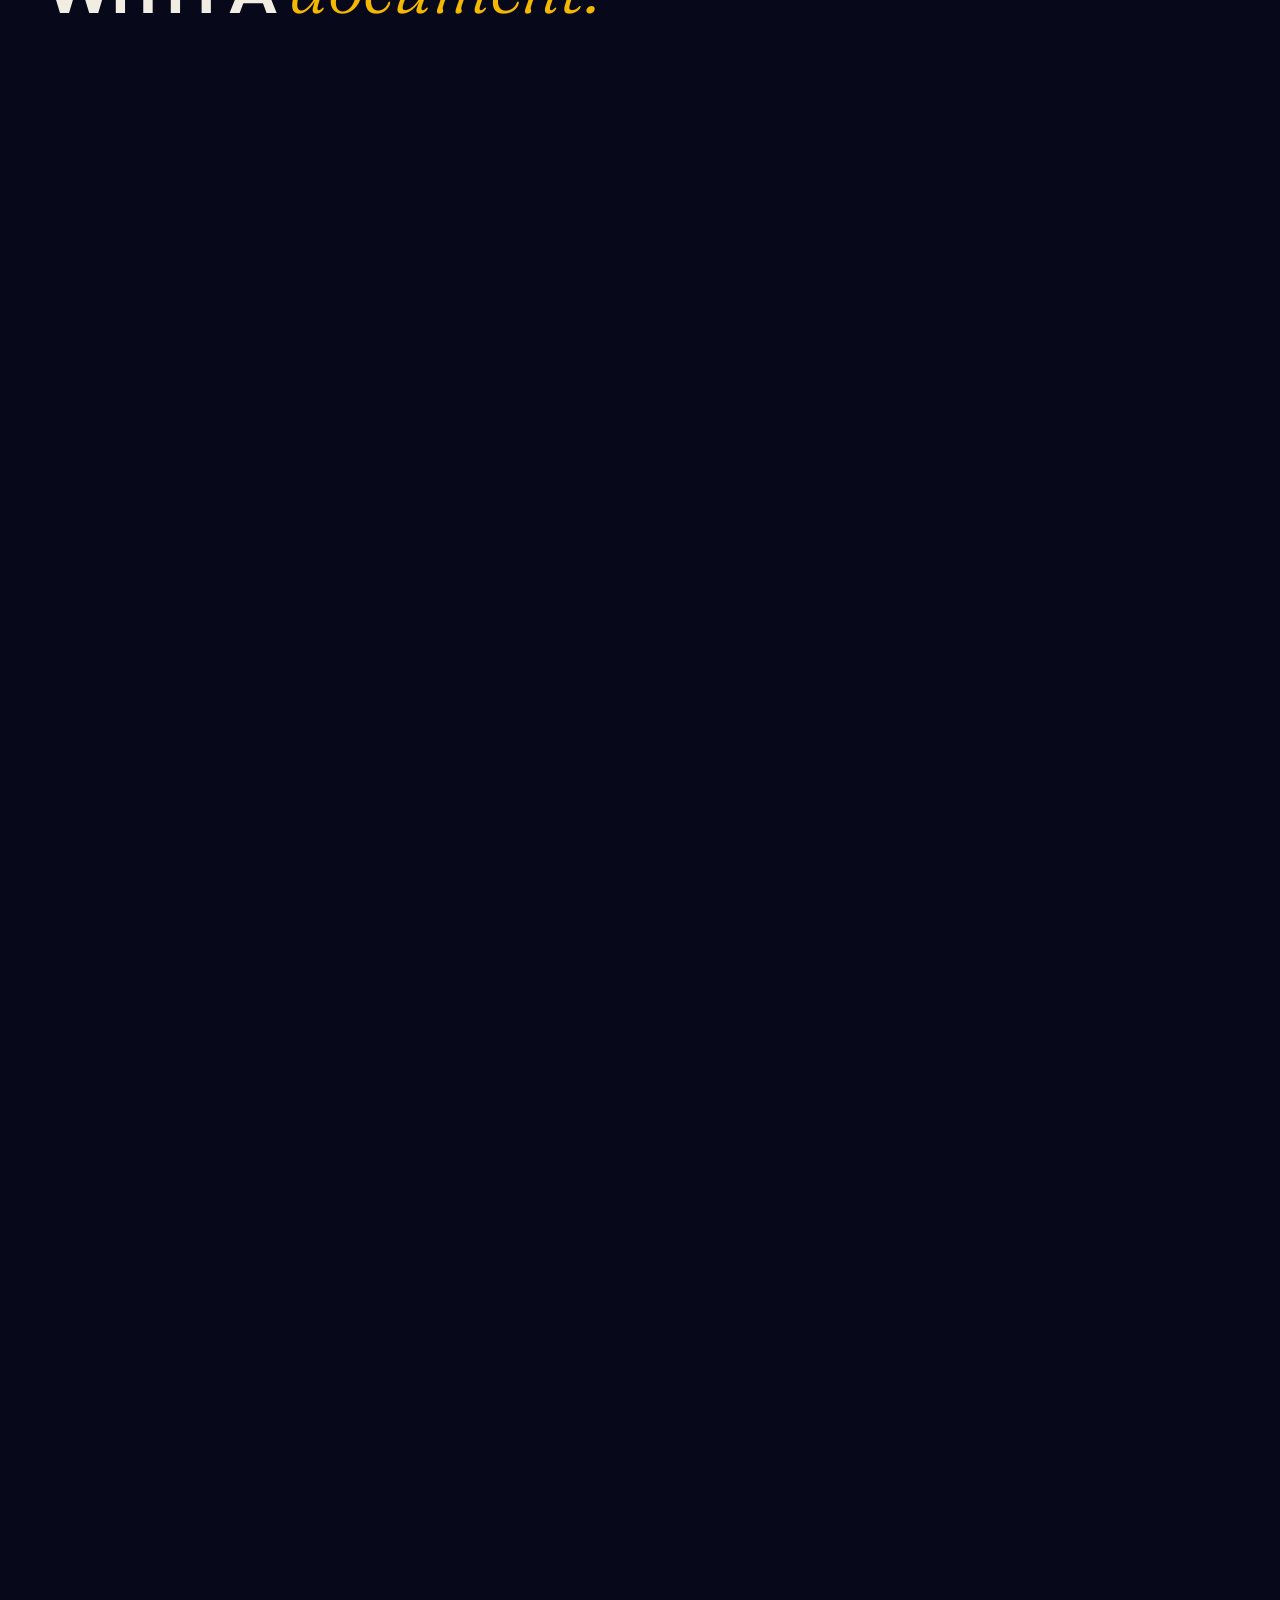
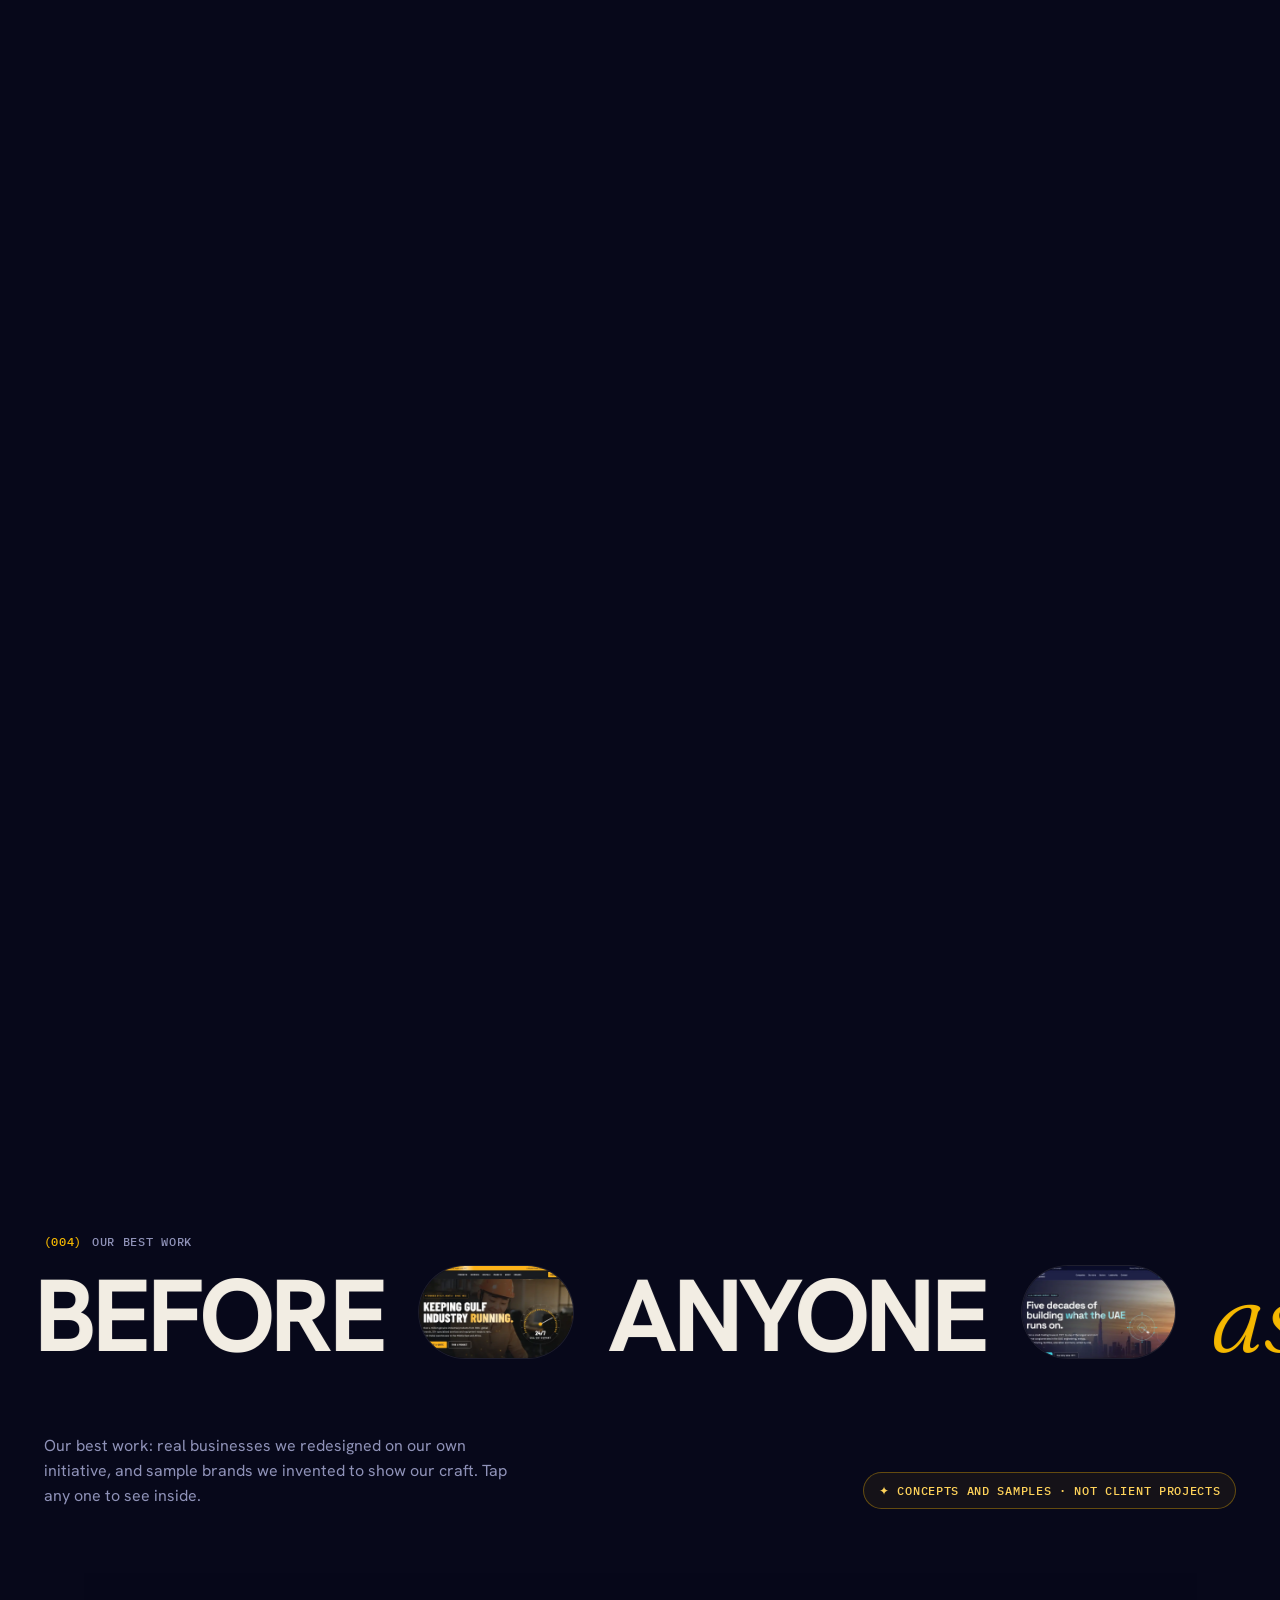
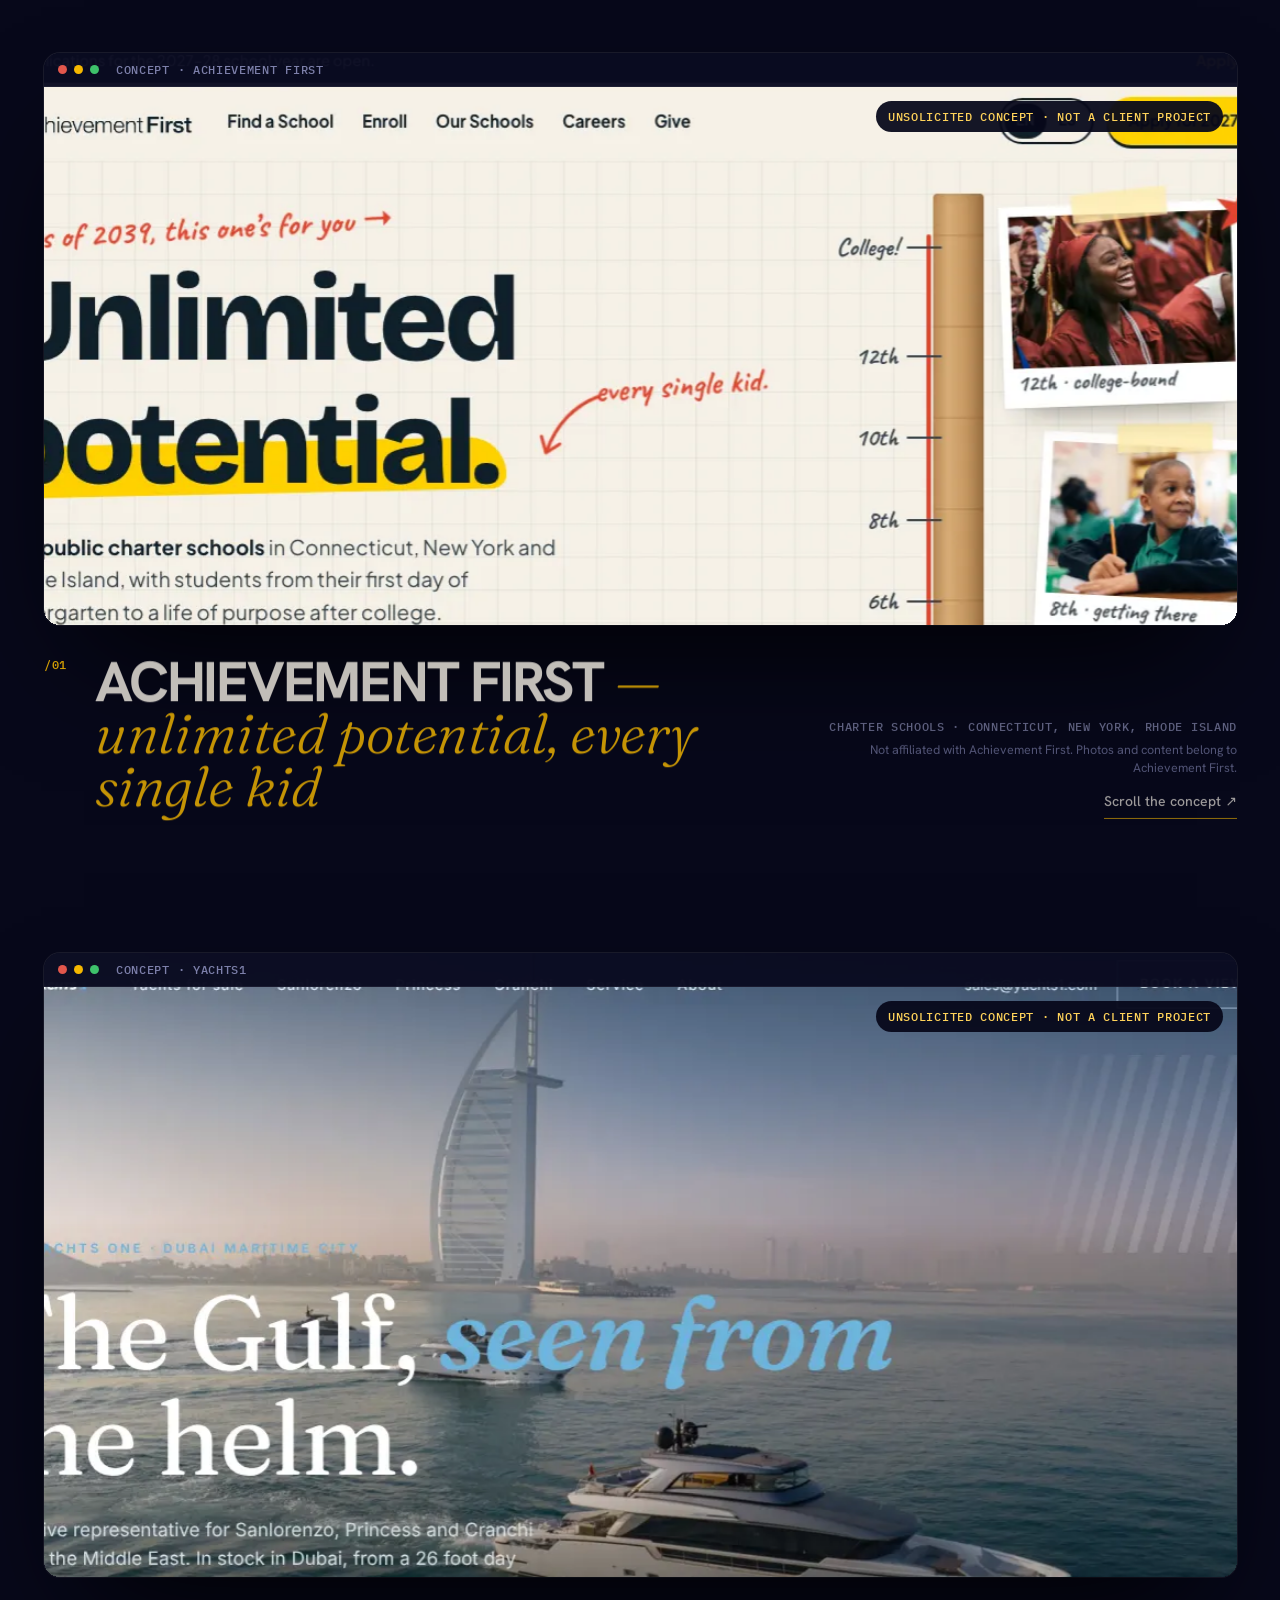
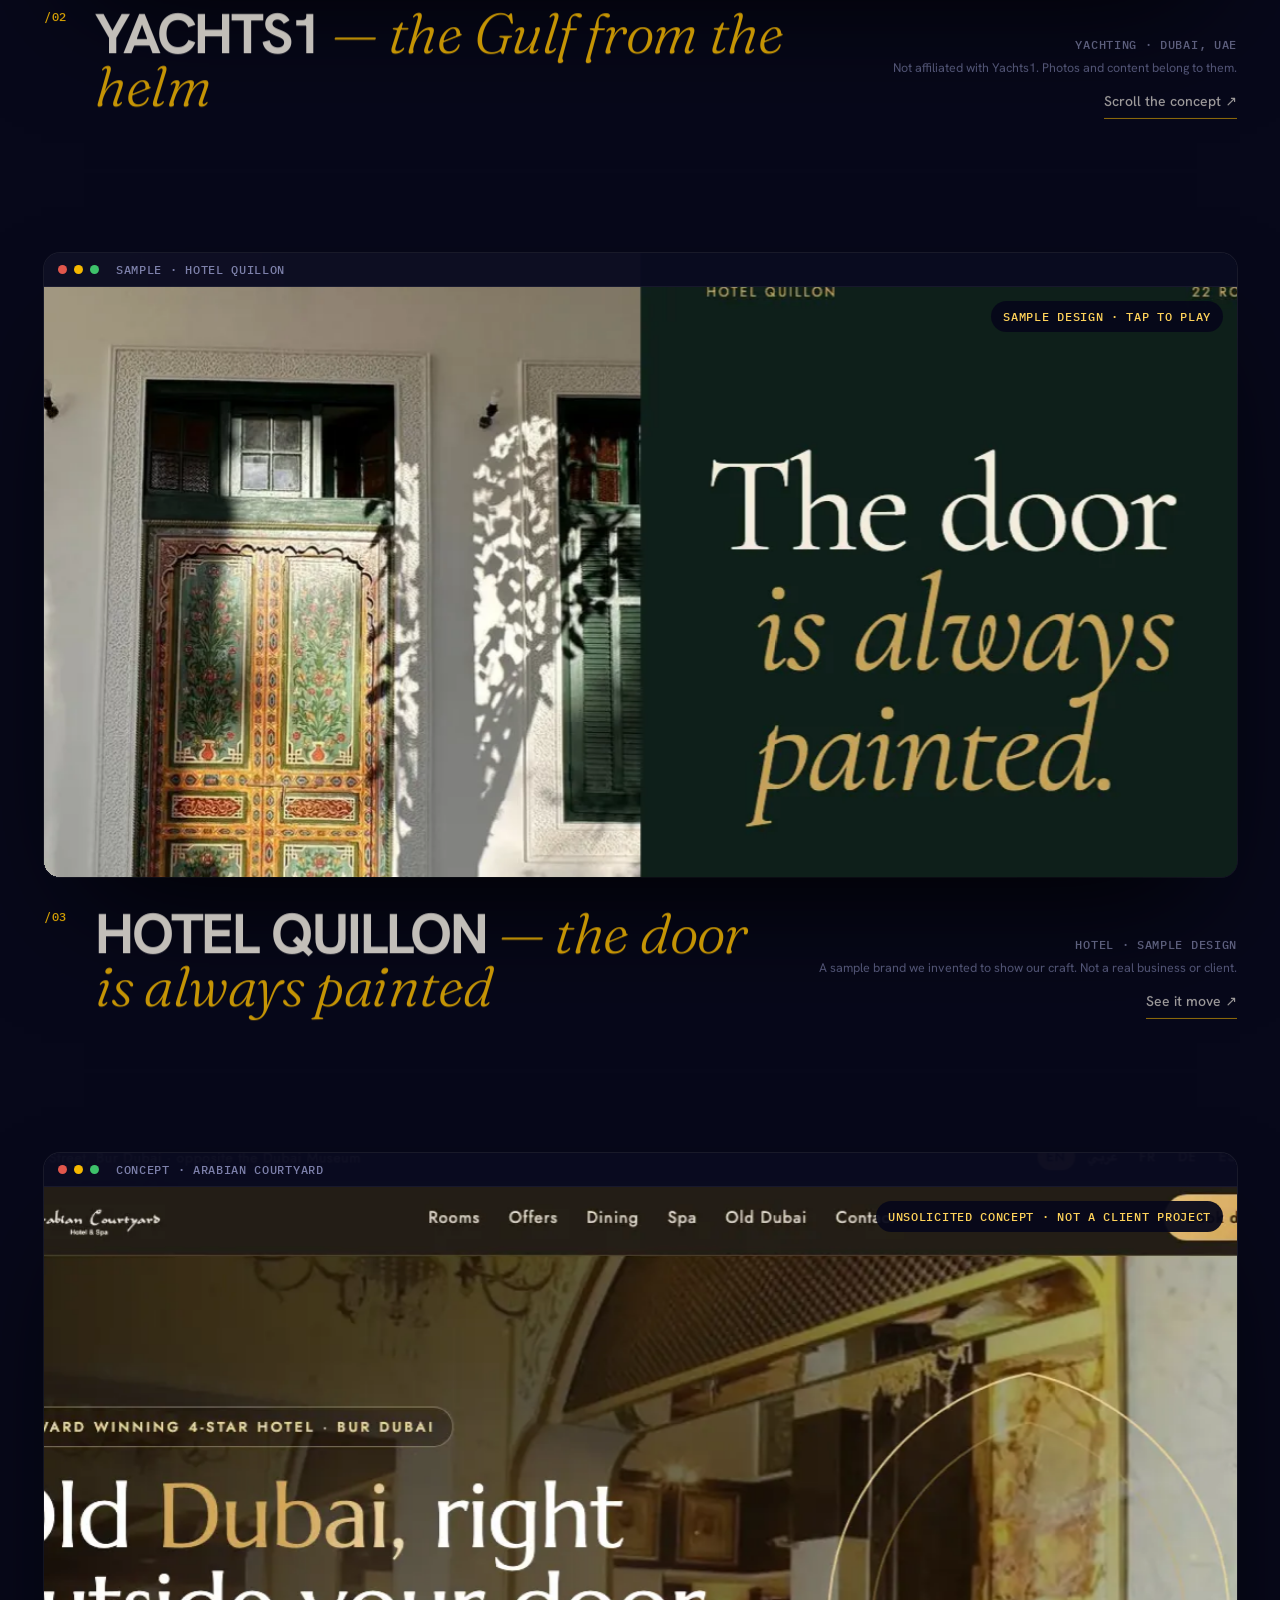
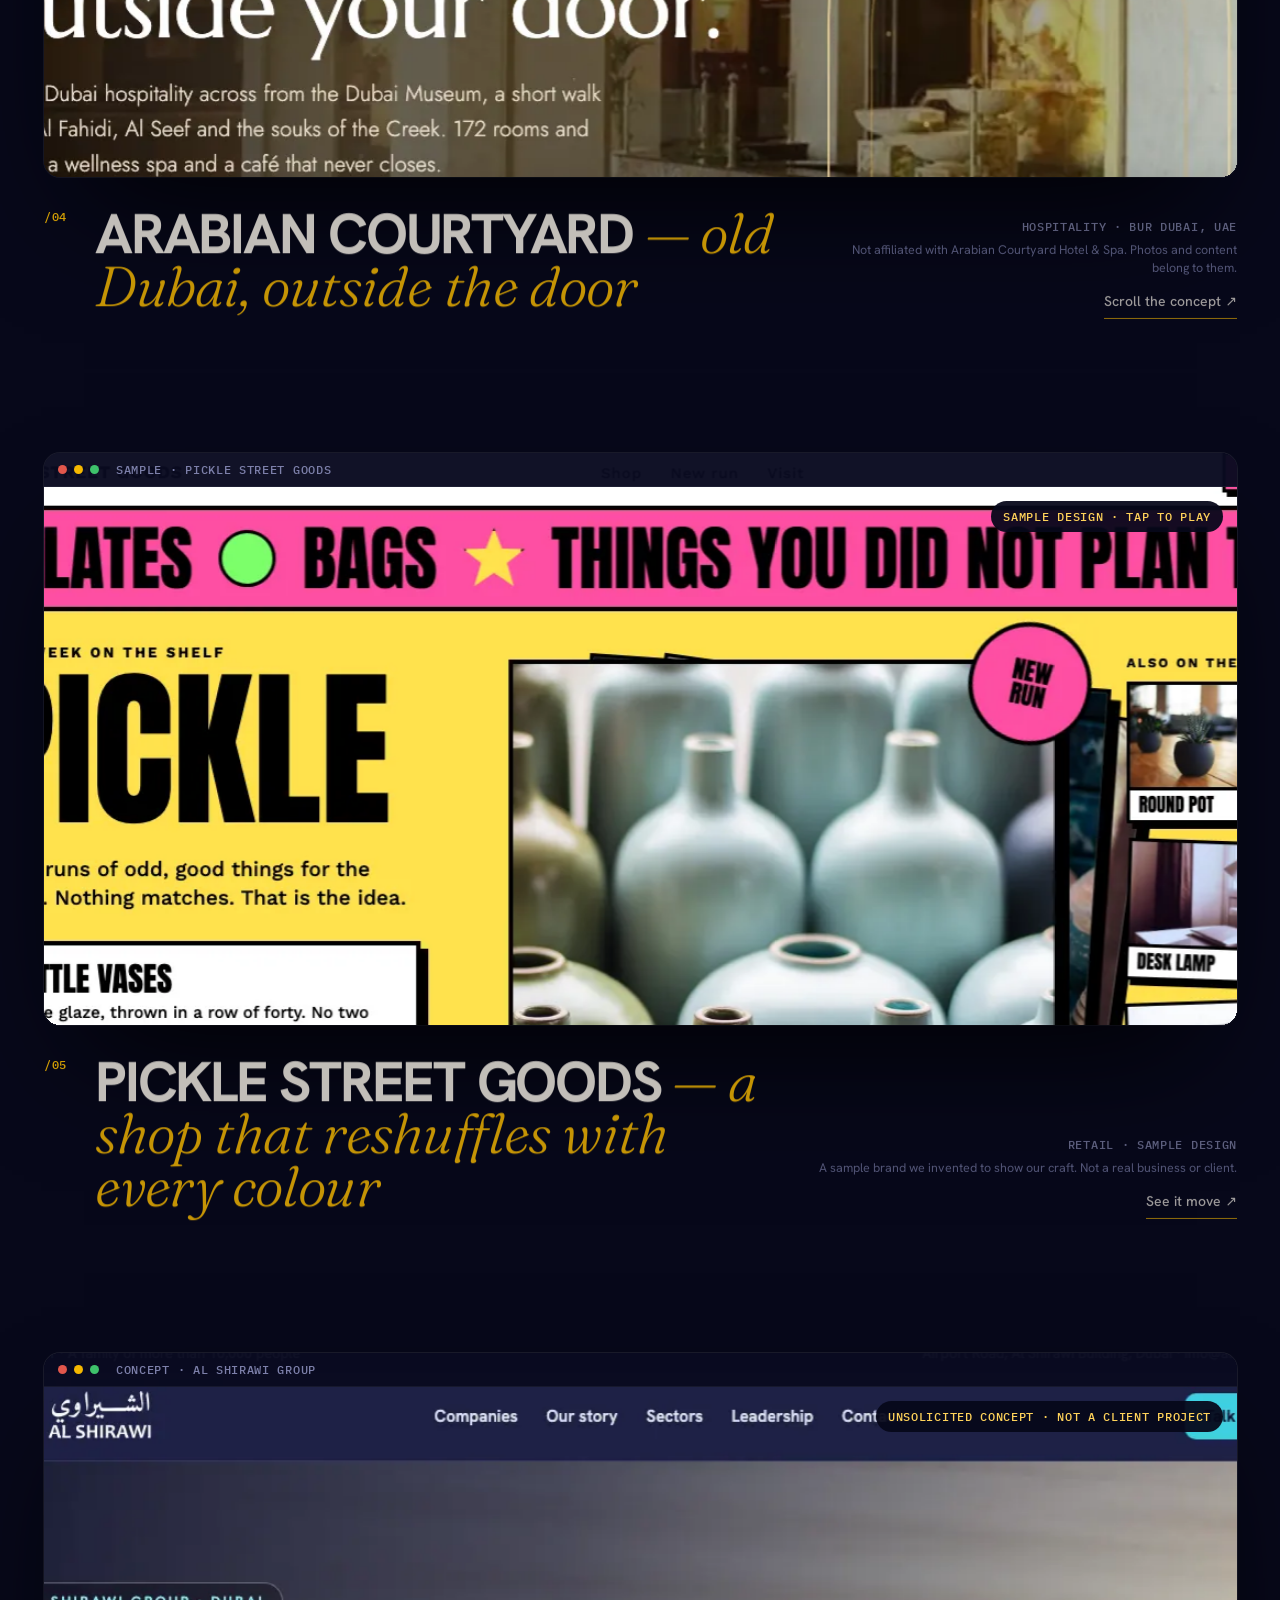
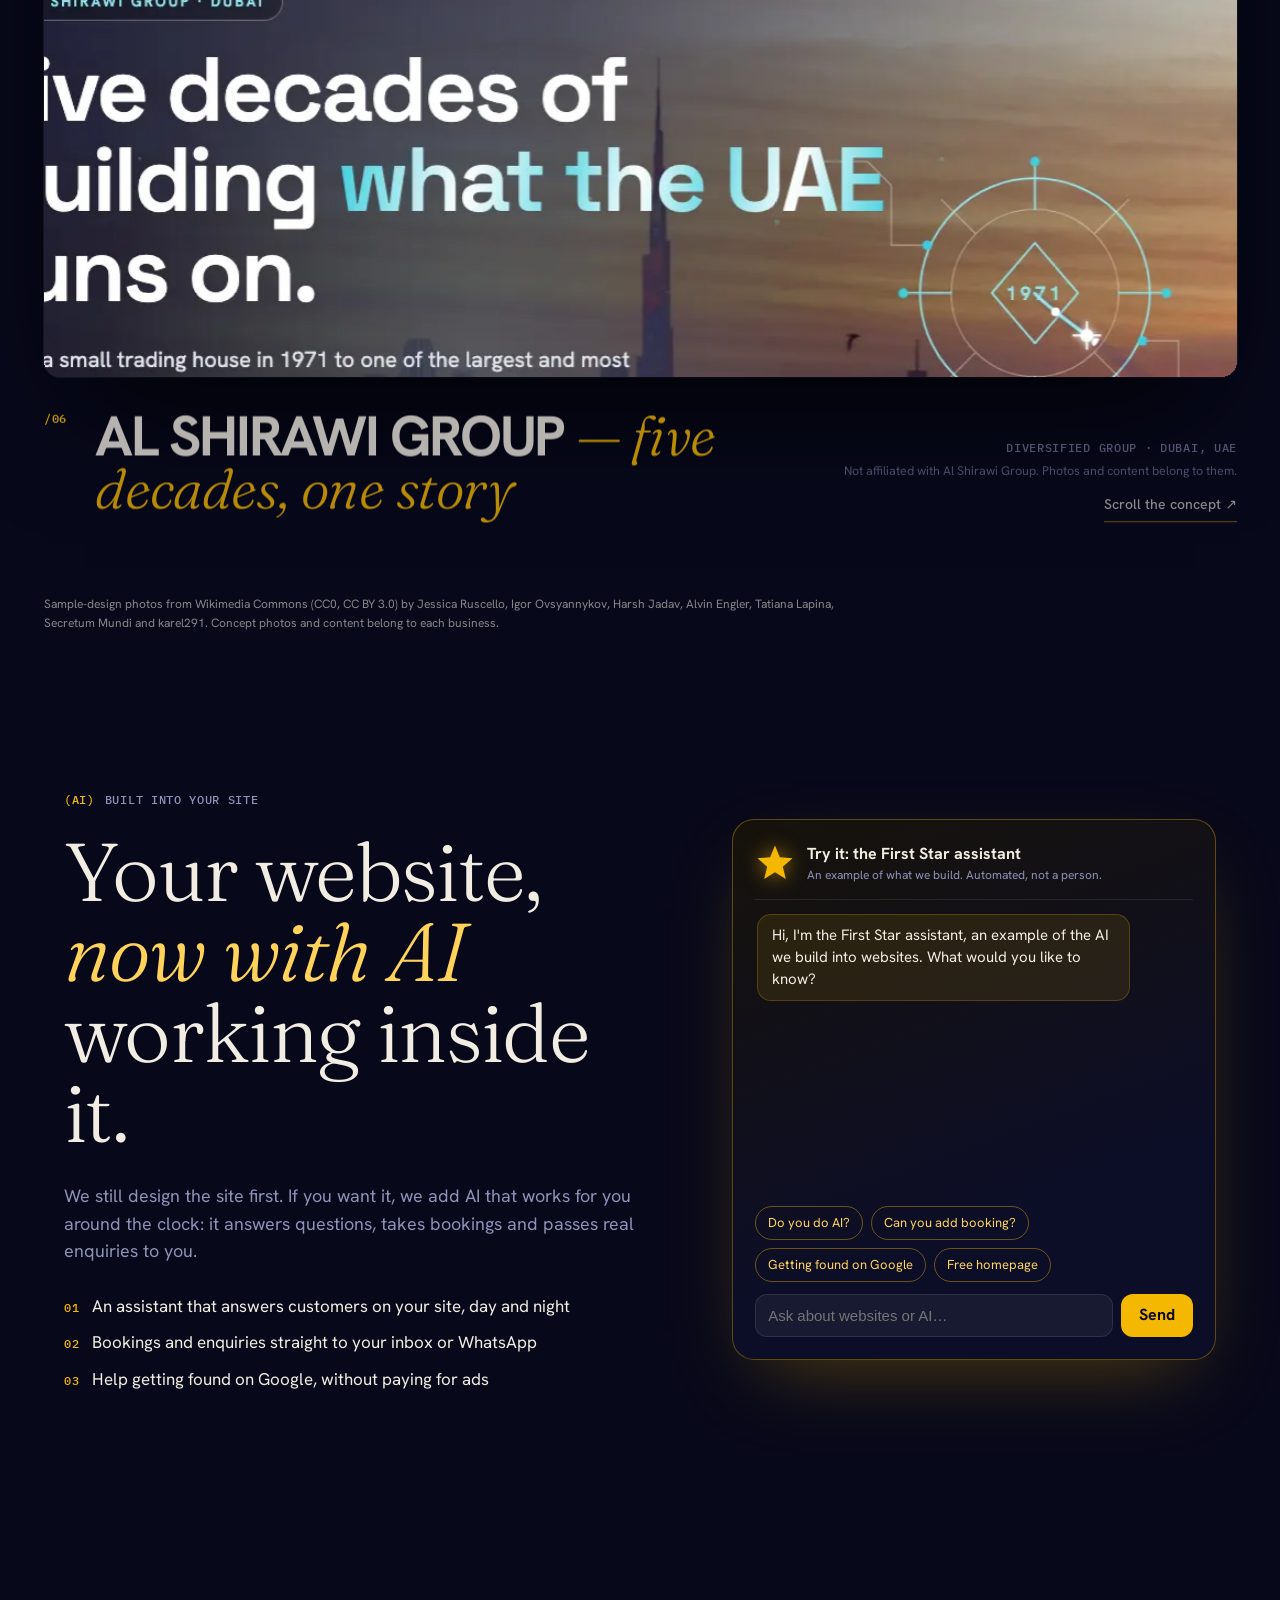
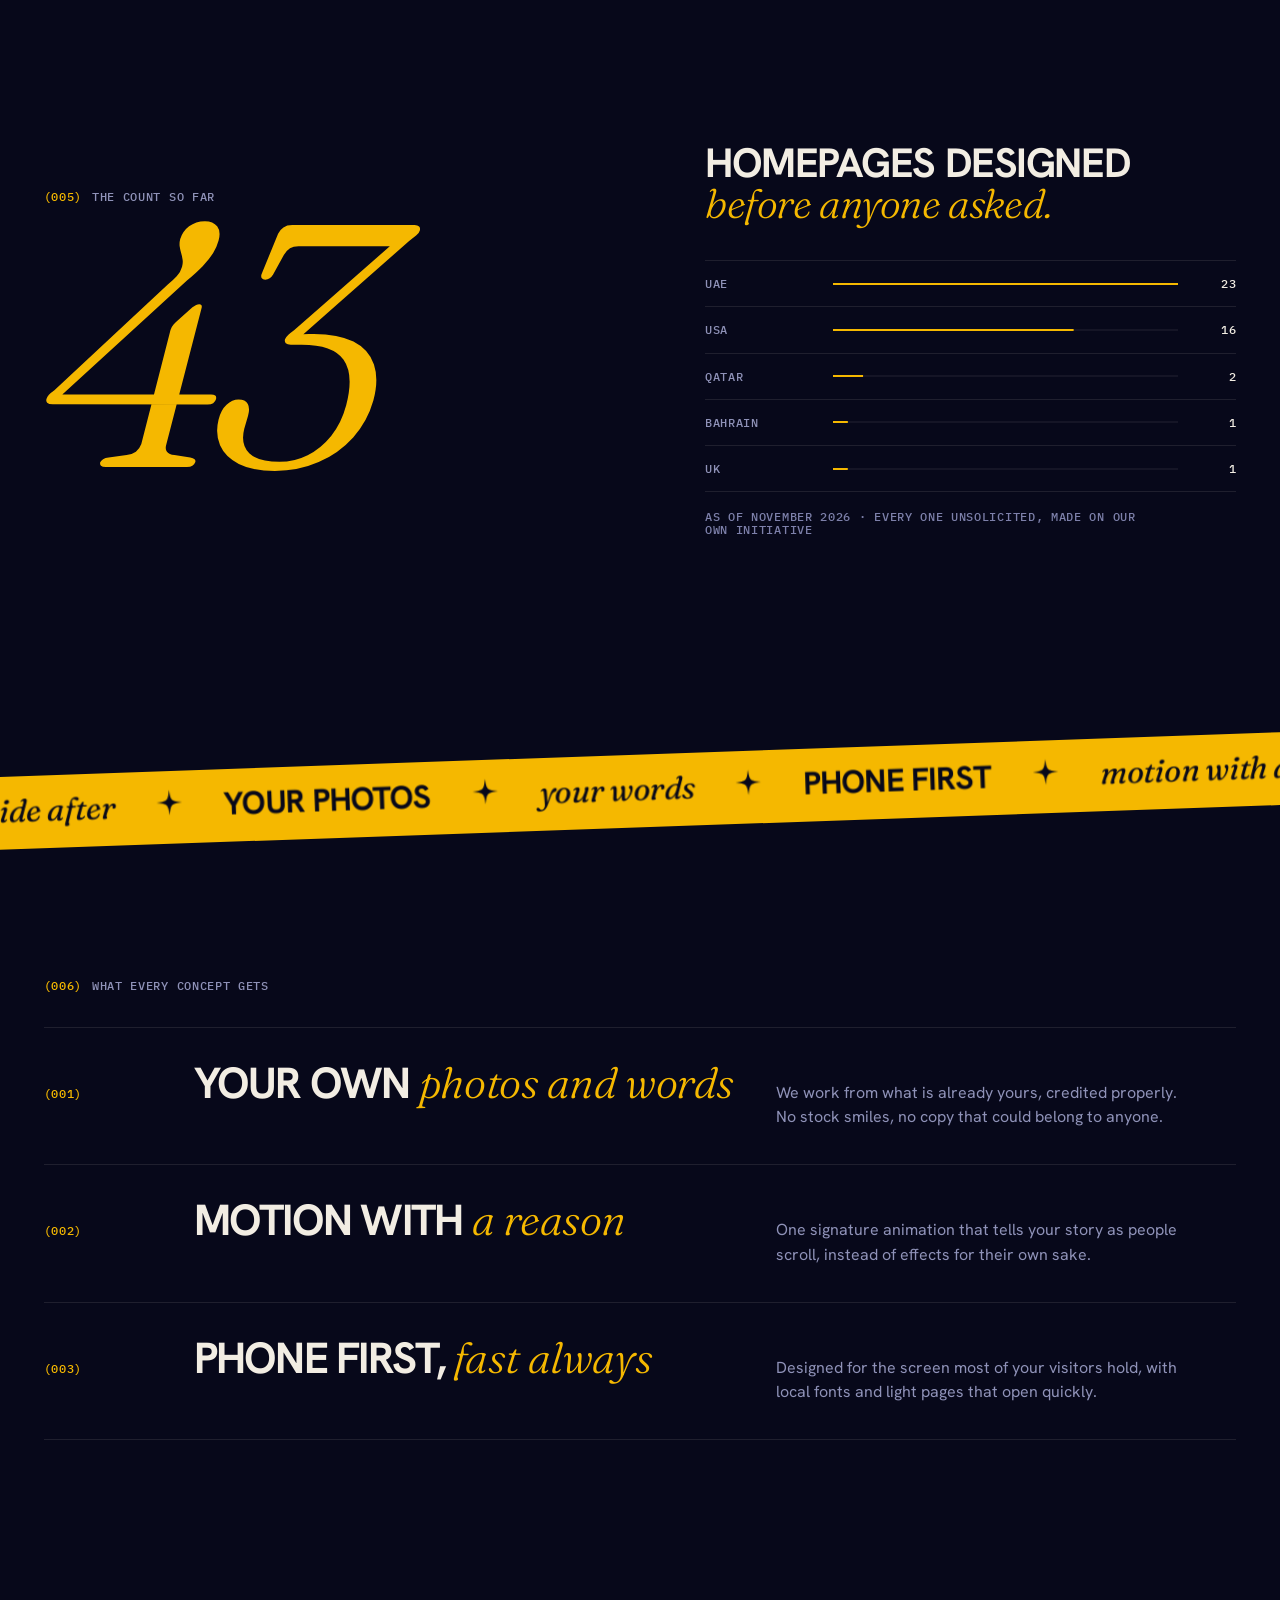
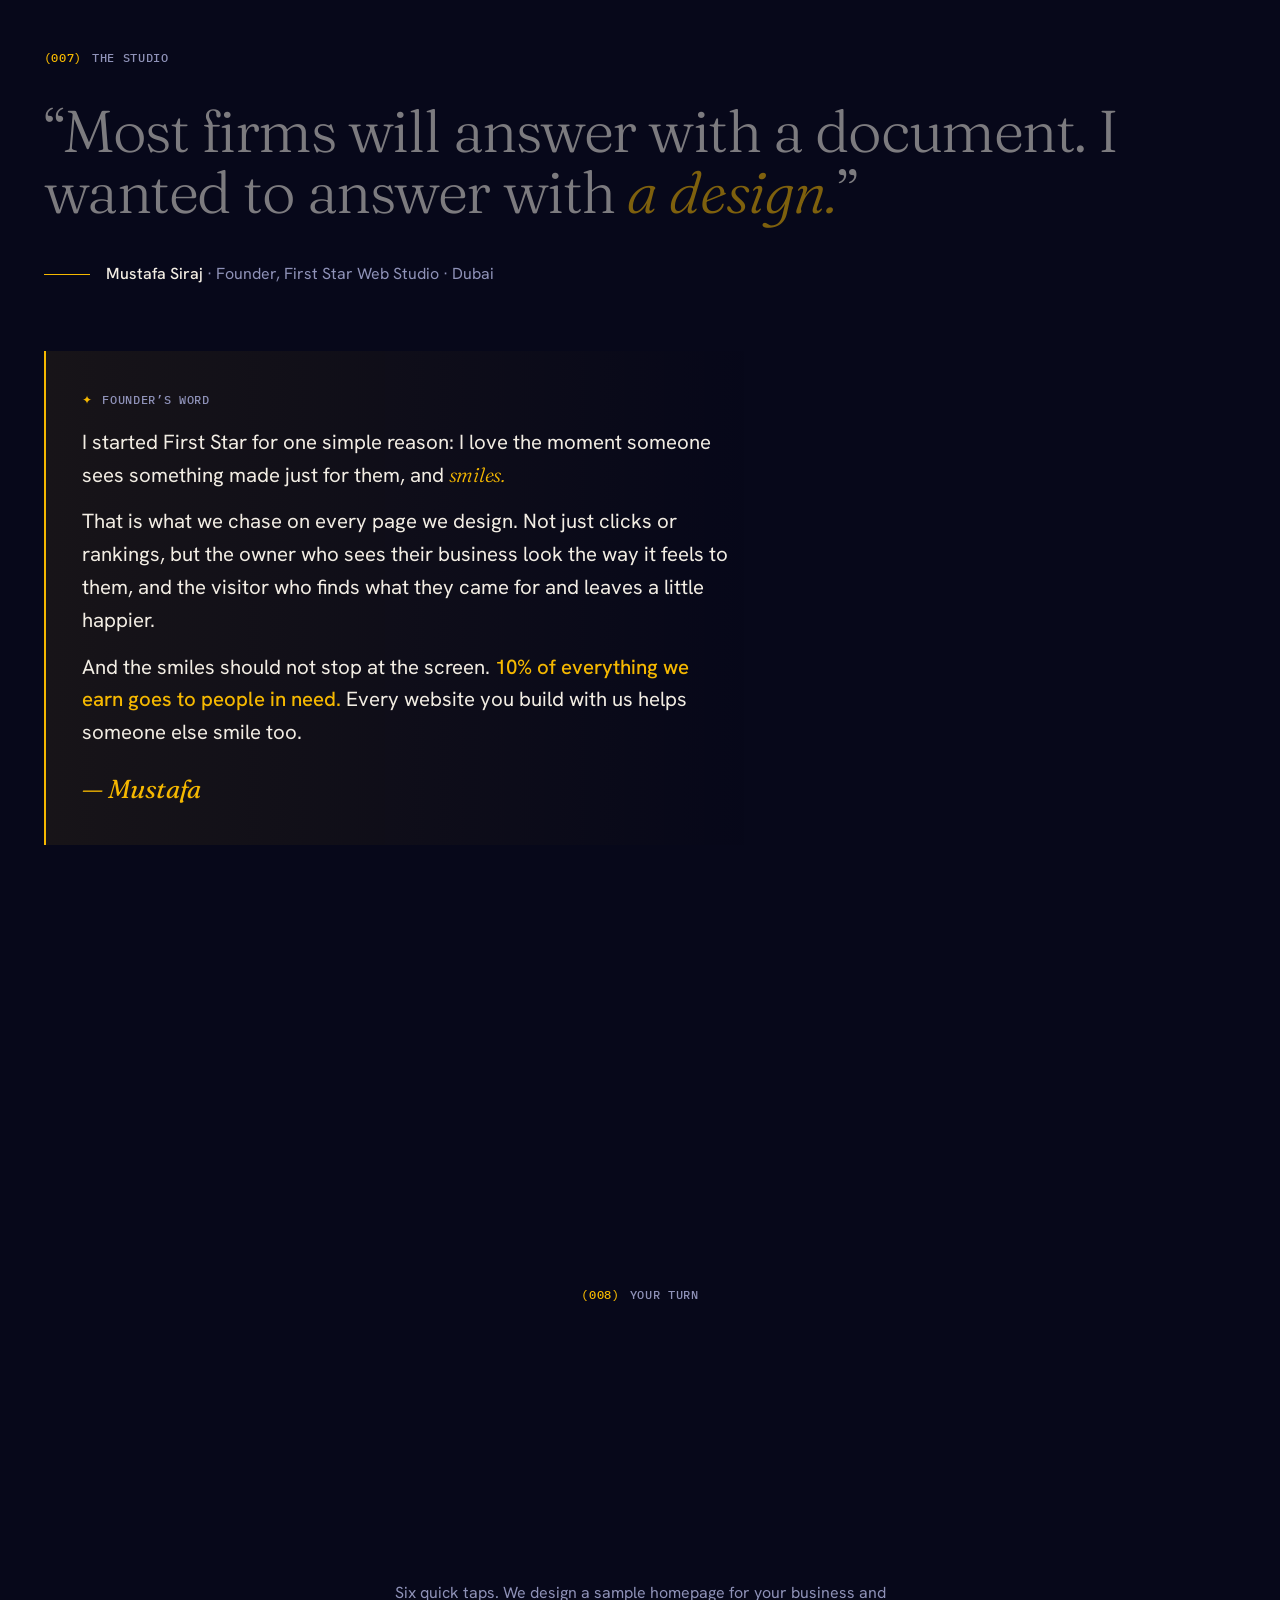
==== commit faa9817d: "Update studio site 2026-11-17-1555" ====
--- a/index.html
+++ b/index.html
@@ -470,6 +470,52 @@
     <p class="fine wrap smp-fine">Sample-design photos from Wikimedia Commons (CC0, CC BY 3.0) by Jessica Ruscello, Igor Ovsyannykov, Harsh Jadav, Alvin Engler, Tatiana Lapina, Secretum Mundi and karel291. Concept photos and content belong to each business.</p>
   </section>
 
+
+  <!-- AI built in (17 Nov 2026, Mustafa: "tell we offer ai service too"). Assistant below is keyword-based, runs in the page, no AI tokens. -->
+  <section class="aiin" id="ai" data-scene="AI built in" data-shape="star">
+    <style>
+    .aiin{padding:clamp(80px,12vw,160px) clamp(16px,5vw,72px);display:grid;grid-template-columns:1.1fr .9fr;gap:clamp(32px,6vw,90px);align-items:center;position:relative}
+    .aiin h2{font:300 clamp(40px,6.4vw,92px)/.98 var(--serif,'FR'),serif;letter-spacing:-.02em;margin:.25em 0 .35em}
+    .aiin h2 em{color:var(--gold2);font-style:italic}
+    .aiin p.lede{max-width:34em;color:var(--mute);font-size:clamp(16px,1.4vw,19px)}
+    .aiin ul{list-style:none;padding:0;margin:28px 0 0;display:grid;gap:10px}
+    .aiin li{display:flex;gap:12px;align-items:baseline;font-size:17px}.aiin li b{color:var(--gold);font:500 12px var(--mono,'PM'),monospace;letter-spacing:.08em}
+    .ai-demo{background:linear-gradient(160deg,#16120a,#0c0e28 70%);border:1px solid rgba(245,184,0,.35);border-radius:22px;padding:22px;box-shadow:0 30px 80px -30px rgba(245,184,0,.35)}
+    .ai-top{display:flex;align-items:center;gap:12px;padding-bottom:14px;border-bottom:1px solid var(--hair)}
+    .ai-top small{display:block;color:var(--mute);font-size:12px}
+    .ai-msgs{height:300px;overflow:auto;padding:14px 2px;display:flex;flex-direction:column;gap:10px;scroll-behavior:smooth}
+    .ai-m{max-width:86%;padding:10px 14px;border-radius:14px;font-size:15px;line-height:1.45}
+    .ai-m.bot{background:rgba(245,184,0,.1);border:1px solid rgba(245,184,0,.22);align-self:flex-start}
+    .ai-m.me{background:var(--gold);color:var(--ink);align-self:flex-end}
+    .ai-chips{display:flex;flex-wrap:wrap;gap:8px;margin:6px 0 12px}
+    .ai-chips button{border:1px solid rgba(245,184,0,.4);color:var(--gold2);background:none;border-radius:99px;padding:6px 12px;font-size:13px;cursor:pointer}
+    .ai-form{display:flex;gap:8px}.ai-form input{flex:1;min-width:0;background:rgba(255,255,255,.05);border:1px solid var(--hair);border-radius:12px;color:var(--cream);padding:12px;font-size:15px}
+    .ai-form button{background:var(--gold);color:var(--ink);border:0;border-radius:12px;padding:0 18px;font-weight:700;cursor:pointer}
+    .ai-star{width:40px;height:40px;flex:none;color:var(--gold);filter:drop-shadow(0 0 10px rgba(245,184,0,.6));animation:aiFloat 4s ease-in-out infinite}
+    .ai-fab{position:fixed;right:18px;bottom:64px;z-index:60;display:flex;align-items:center;gap:10px;background:#0c0e28;border:1px solid rgba(245,184,0,.45);color:var(--cream);border-radius:99px;padding:8px 16px 8px 8px;cursor:pointer;box-shadow:0 10px 40px -10px rgba(245,184,0,.5)}
+    .ai-fab .ai-star{width:34px;height:34px}.ai-fab span{font-size:14px;font-weight:500}
+    @keyframes aiFloat{0%,100%{transform:translateY(0) rotate(0)}50%{transform:translateY(-6px) rotate(8deg)}}
+    @media (prefers-reduced-motion:reduce){.ai-star{animation:none}}
+    @media (max-width:820px){.aiin{grid-template-columns:1fr}.ai-fab span{display:none}.ai-fab{padding:8px}}
+    </style>
+    <div>
+      <div class="eyebrow mono"><b>(AI)</b> Built into your site</div>
+      <h2>Your website, <em>now with AI</em> working inside it.</h2>
+      <p class="lede">We still design the site first. If you want it, we add AI that works for you around the clock: it answers questions, takes bookings and passes real enquiries to you.</p>
+      <ul>
+        <li><b>01</b>An assistant that answers customers on your site, day and night</li>
+        <li><b>02</b>Bookings and enquiries straight to your inbox or WhatsApp</li>
+        <li><b>03</b>Help getting found on Google, without paying for ads</li>
+      </ul>
+    </div>
+    <div class="ai-demo" aria-label="Try the assistant">
+      <div class="ai-top"><svg class="ai-star" viewBox="0 0 24 24" fill="currentColor" aria-hidden="true"><path d="M12 1.5l2.9 7.1 7.6.6-5.8 5 1.8 7.4L12 17.6l-6.5 4 1.8-7.4-5.8-5 7.6-.6z"/></svg><div><b>Try it: the First Star assistant</b><small>An example of what we build. Automated, not a person.</small></div></div>
+      <div class="ai-msgs" id="aiMsgs" aria-live="polite"></div>
+      <div class="ai-chips" id="aiChips"></div>
+      <form class="ai-form" id="aiForm"><input id="aiQ" placeholder="Ask about websites or AI…" aria-label="Your question" autocomplete="off"><button>Send</button></form>
+    </div>
+  </section>
+
   <!-- 04 TALLY (real counts from our own lead folders, Nov 2026) -->
   <section class="tally" data-scene="The count" data-shape="star">
     <div><div class="eyebrow mono"><b>(005)</b> The count so far</div><div class="big-n" id="bigN" data-to="43">43</div></div>
@@ -552,5 +598,25 @@
 <script src="js/stars.js"></script>
 <script src="js/site.js"></script>
 <script src="js/buddy.js"></script>
+<button class="ai-fab" id="aiFab" aria-label="Ask the First Star assistant"><svg class="ai-star" viewBox="0 0 24 24" fill="currentColor" aria-hidden="true"><path d="M12 1.5l2.9 7.1 7.6.6-5.8 5 1.8 7.4L12 17.6l-6.5 4 1.8-7.4-5.8-5 7.6-.6z"/></svg><span>Ask us anything</span></button>
+<script>
+(()=>{const KB=[
+[/ai|assistant|chat|bot|automat/i,'Yes, we build AI into websites: an assistant like this one that answers your customers, takes bookings and hands real enquiries to you.'],
+[/book|appoint|reserv/i,'We can add online booking, so customers pick a time on your site and you get it in your inbox or on WhatsApp.'],
+[/google|seo|rank|found|search/i,'We build sites to be found on Google: proper structure, speed, your Google Business Profile and pages for each service, without paying for ads.'],
+[/free|sample|homepage|mock|draft/i,'We design your new homepage first, free, so you can judge it before deciding anything. <a href="request.html" style="color:var(--gold2)">Request it here →</a>'],
+[/price|cost|how much|fee|quote/i,'Every project is different, so Mustafa quotes after seeing what you need. Start with the free homepage: <a href="request.html" style="color:var(--gold2)">request it here →</a>'],
+[/who|about|where|dubai|team/i,'First Star Web Studio is a web design studio in Dubai. We design websites, and add AI to them when it helps.'],
+[/contact|email|talk|person|human/i,'Write to us at <a href="mailto:firststarwebstudio@gmail.com" style="color:var(--gold2)">firststarwebstudio@gmail.com</a> and a person will reply.'],
+[/^(hi|hello|hey|salam|marhaba)\b/i,'Hello! Ask me about websites, AI assistants, bookings or getting found on Google.']];
+const $=s=>document.querySelector(s),esc=s=>String(s).replace(/[&<>"]/g,c=>({'&':'&amp;','<':'&lt;','>':'&gt;','"':'&quot;'}[c]));
+function say(h,w){const m=document.createElement('div');m.className='ai-m '+(w||'bot');m.innerHTML=h;$('#aiMsgs').appendChild(m);$('#aiMsgs').scrollTop=1e6}
+function ask(q){if(!q.trim())return;say(esc(q),'me');const hit=KB.find(k=>k[0].test(q));setTimeout(()=>say(hit?hit[1]:'Good question. Email <a href="mailto:firststarwebstudio@gmail.com" style="color:var(--gold2)">firststarwebstudio@gmail.com</a> and a person will answer it.'),450)}
+say('Hi, I\'m the First Star assistant, an example of the AI we build into websites. What would you like to know?');
+$('#aiChips').innerHTML=['Do you do AI?','Can you add booking?','Getting found on Google','Free homepage'].map(c=>`<button type="button">${c}</button>`).join('');
+document.querySelectorAll('#aiChips button').forEach(b=>b.onclick=()=>ask(b.textContent));
+$('#aiForm').onsubmit=e=>{e.preventDefault();ask($('#aiQ').value);$('#aiQ').value=''};
+$('#aiFab').onclick=()=>{$('#ai').scrollIntoView({behavior:'smooth',block:'center'});setTimeout(()=>$('#aiQ').focus({preventScroll:true}),700)};})();
+</script>
 </body>
 </html>
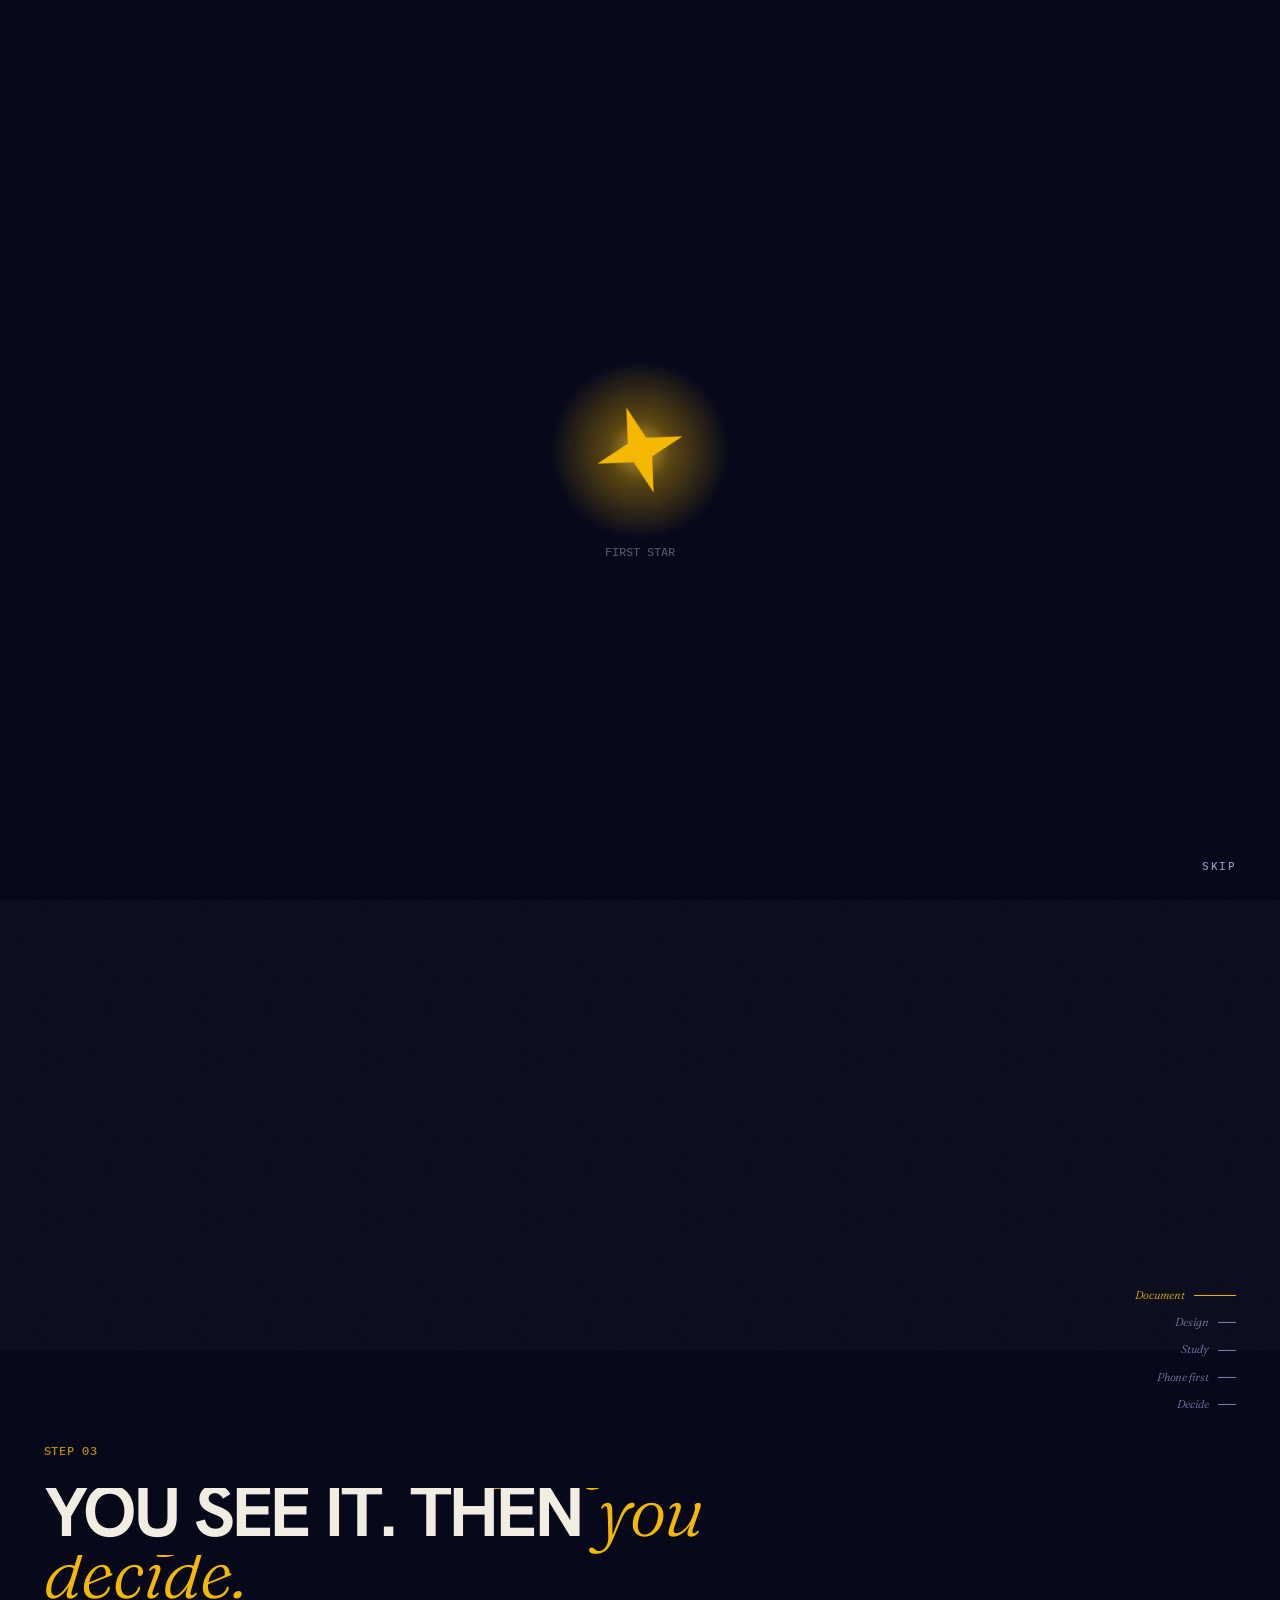
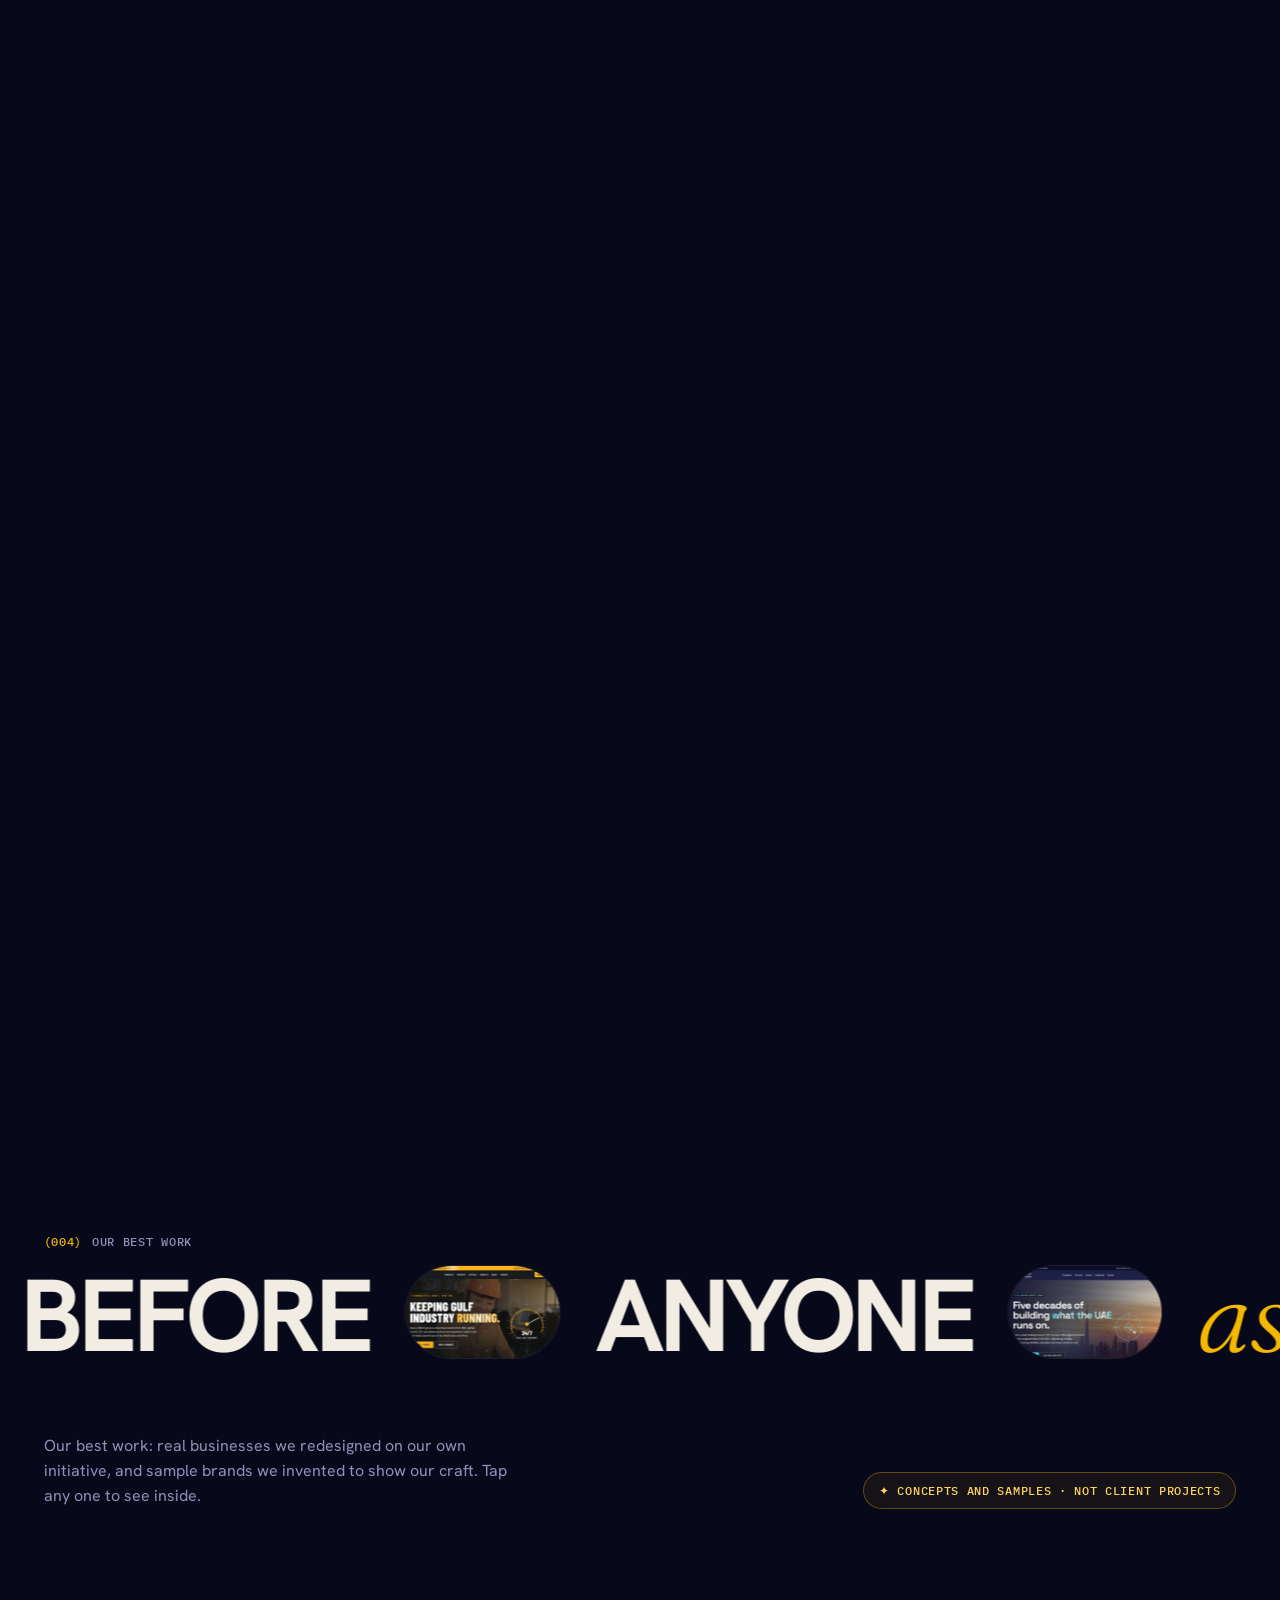
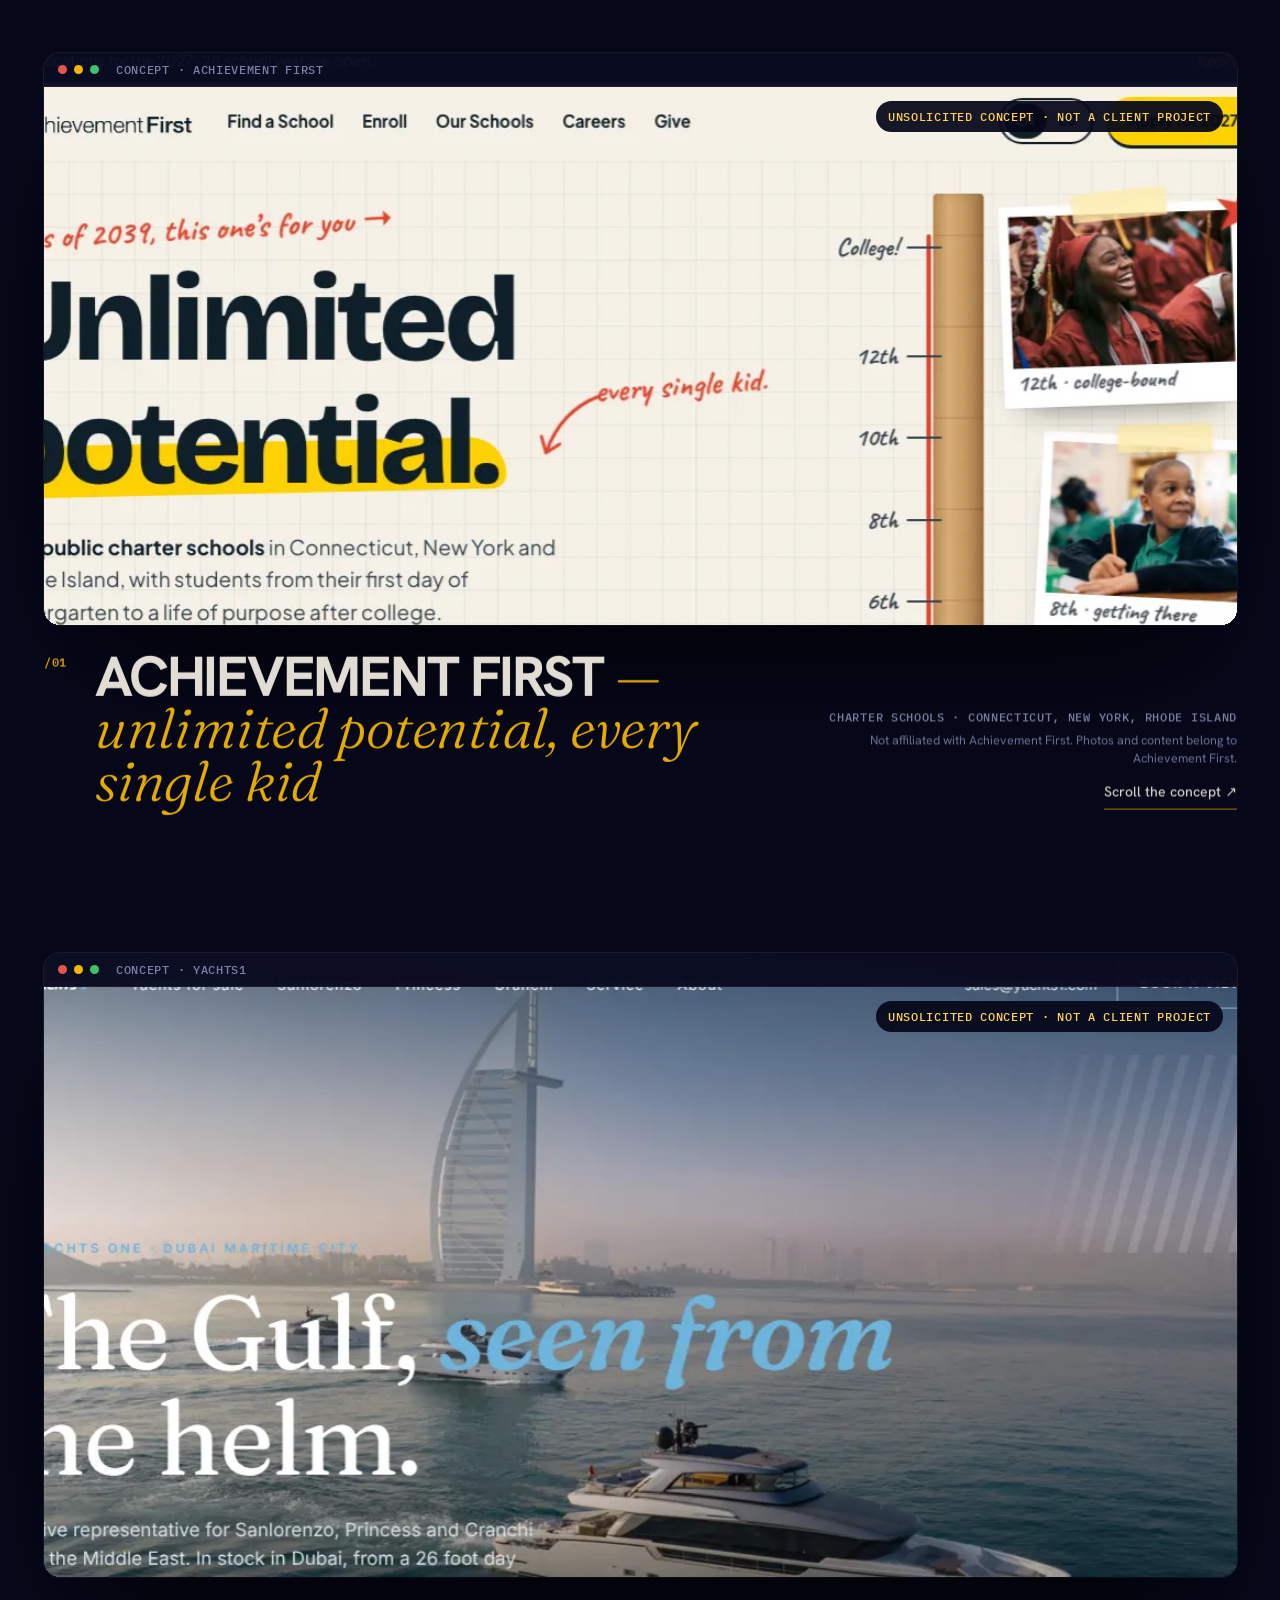
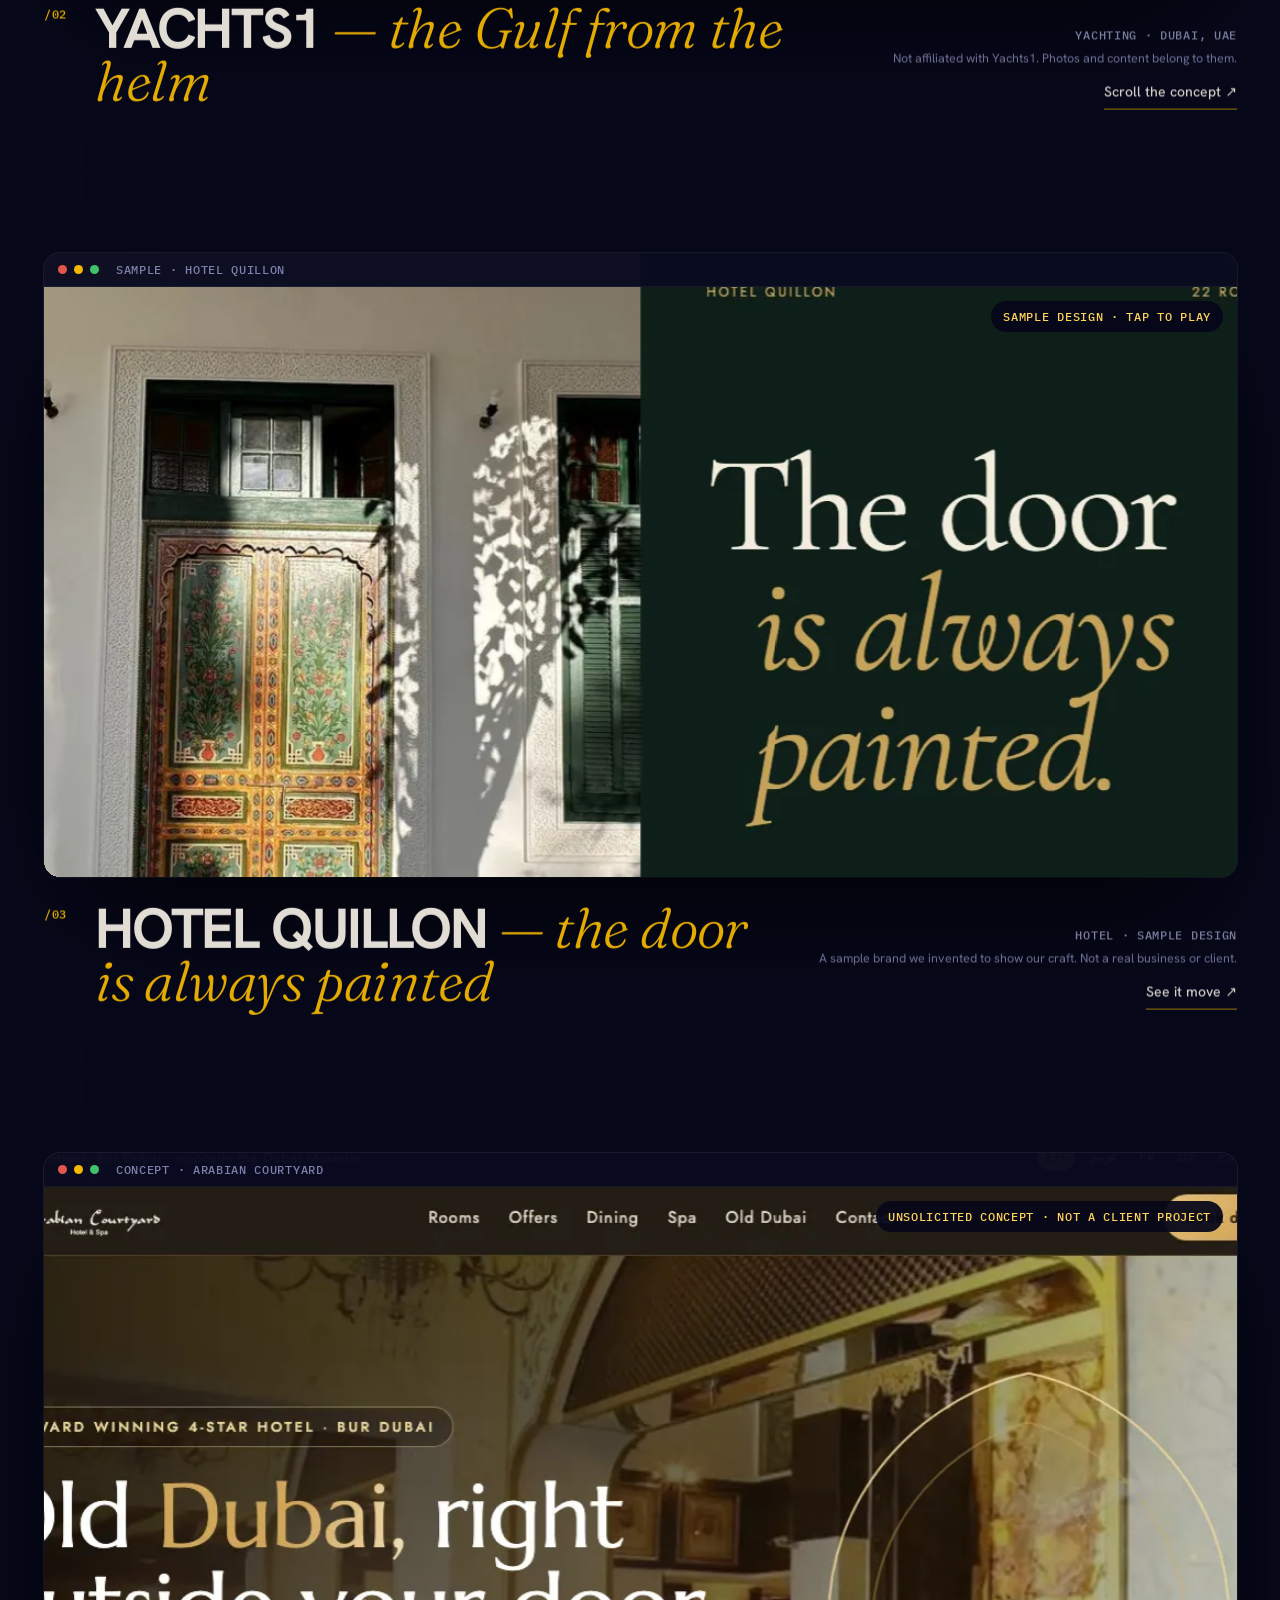
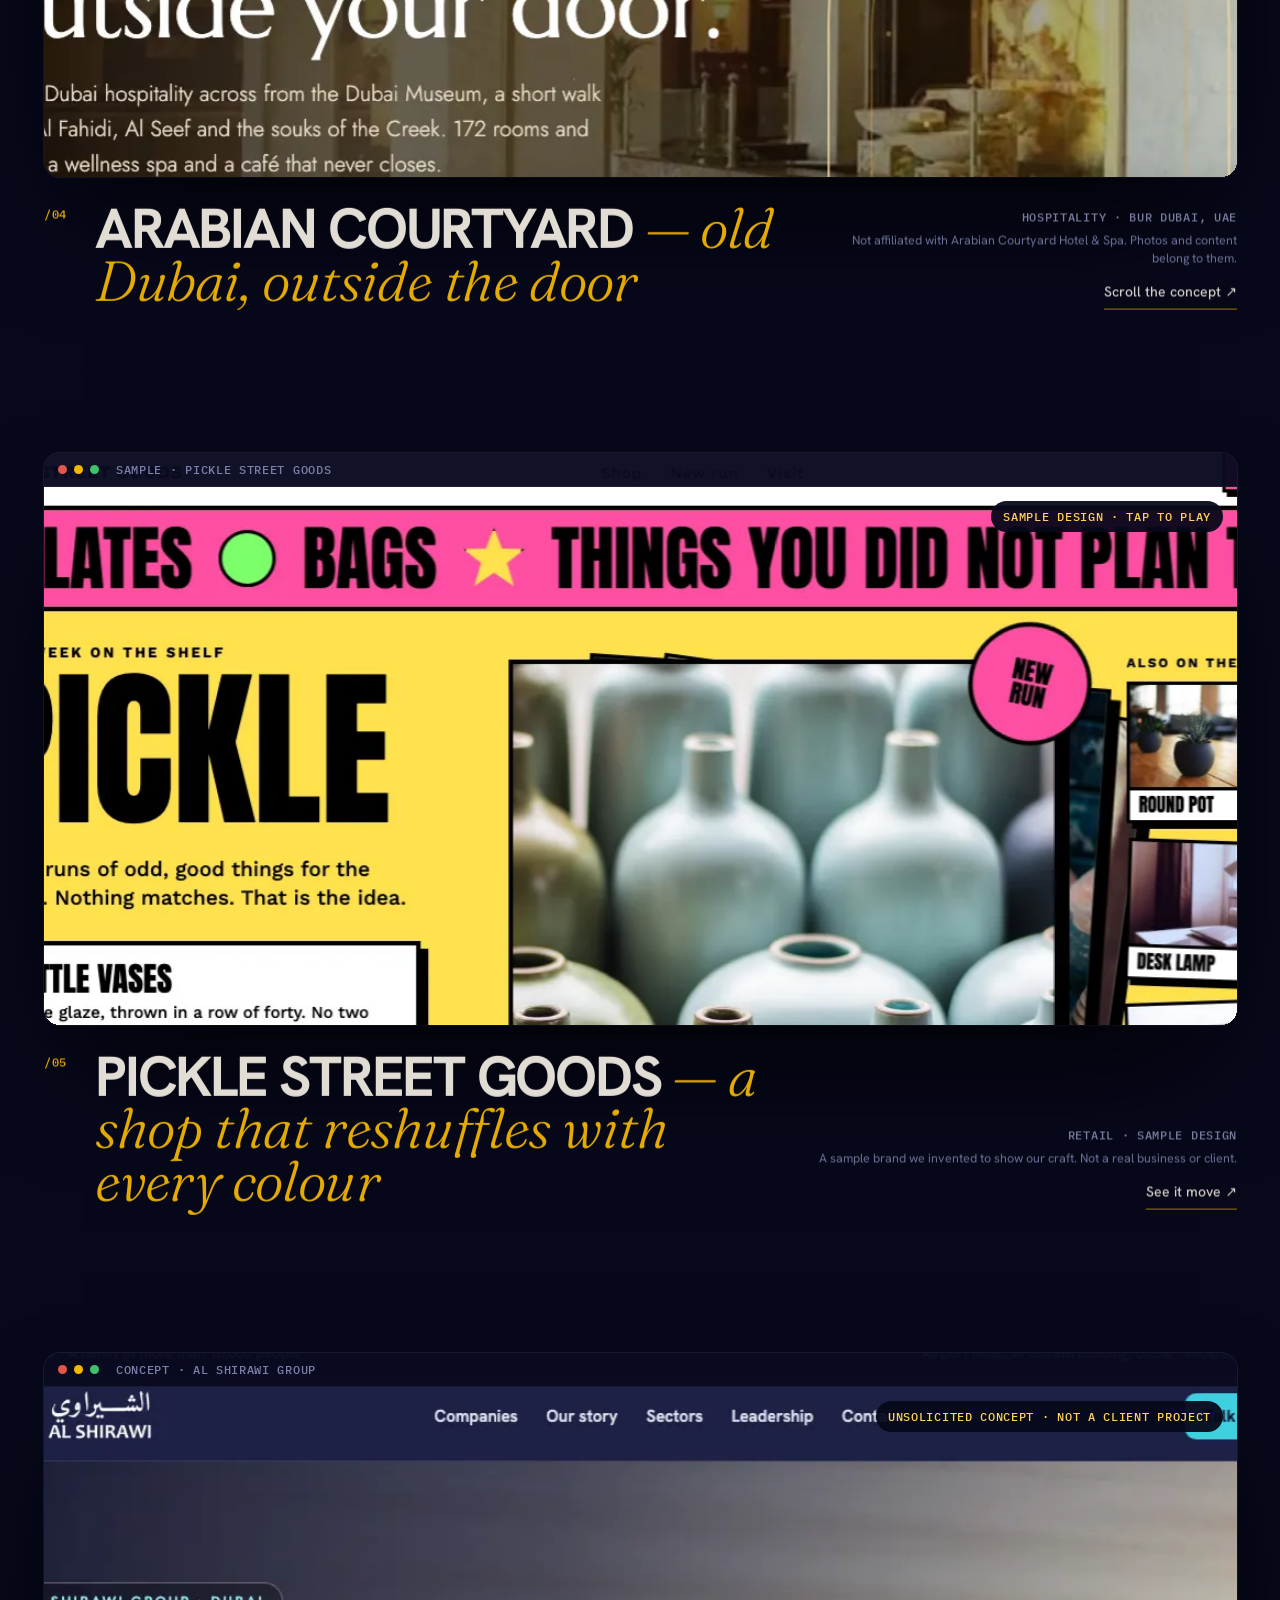
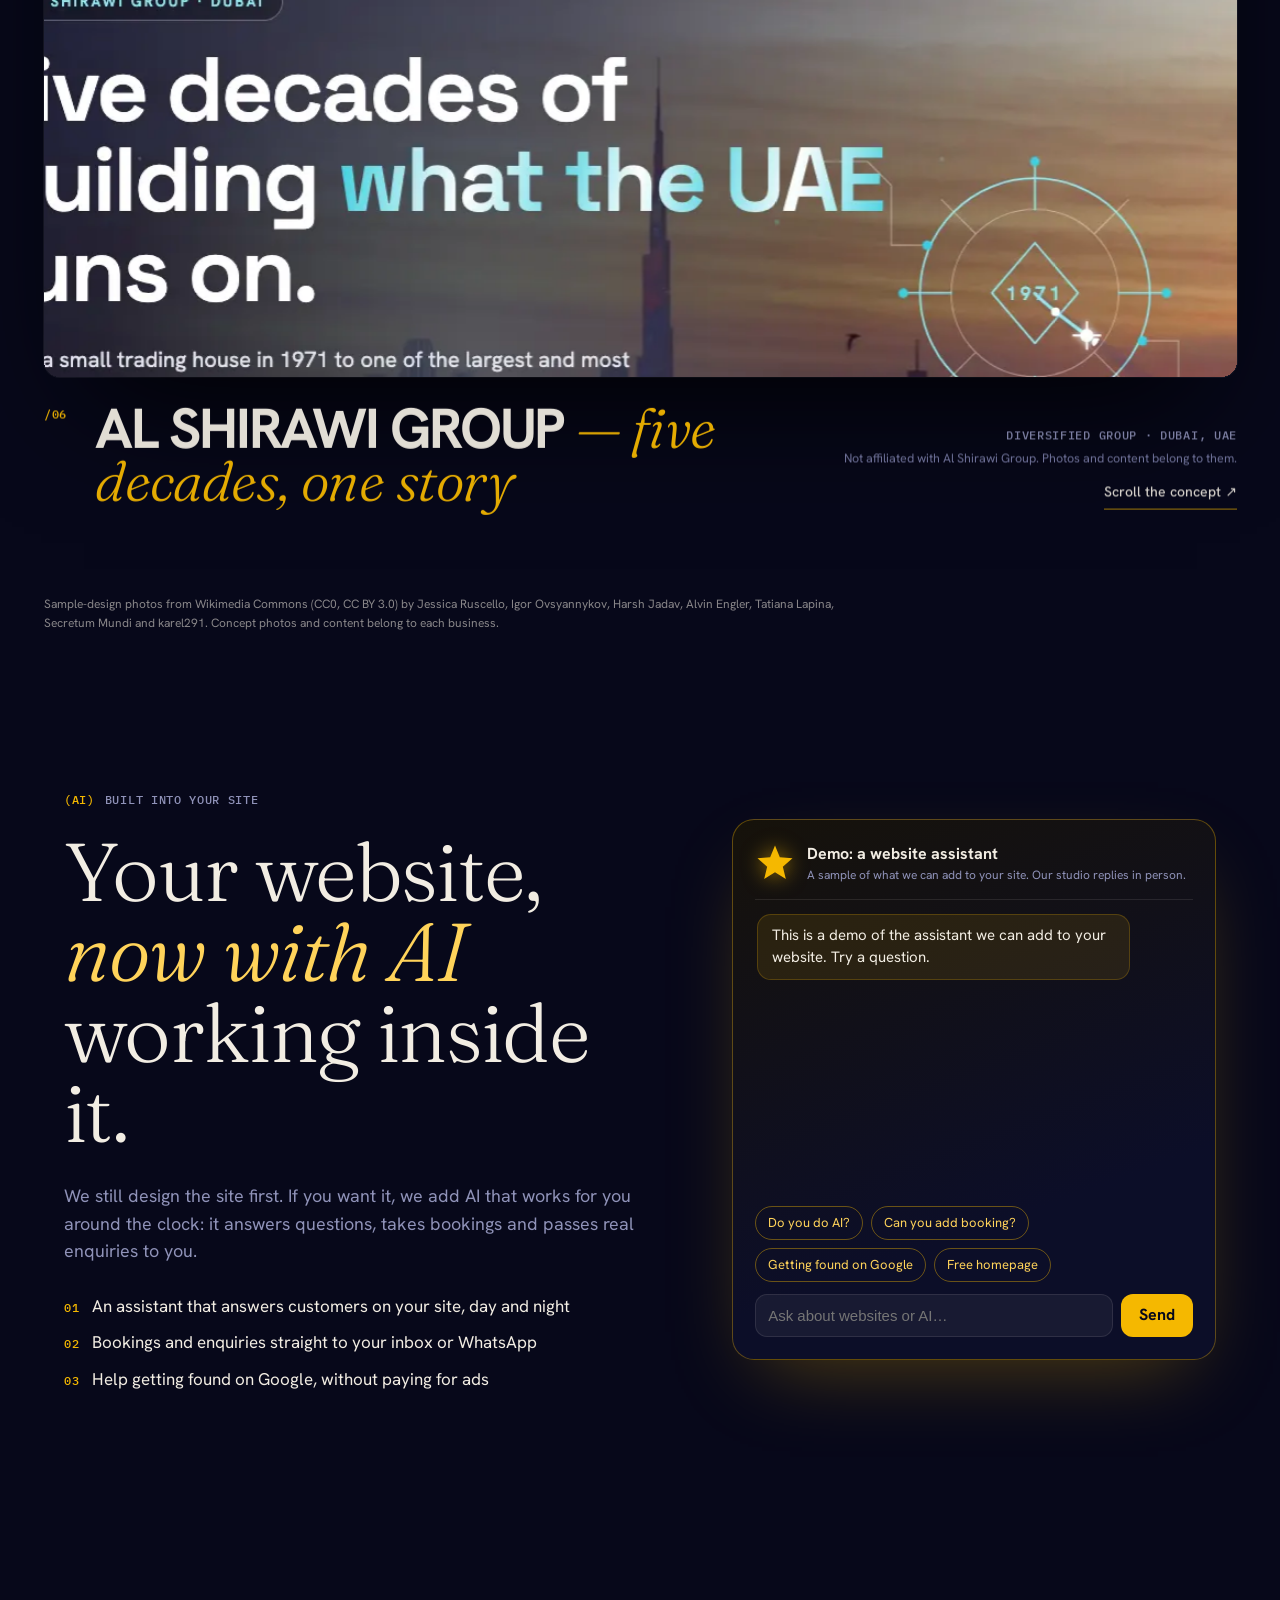
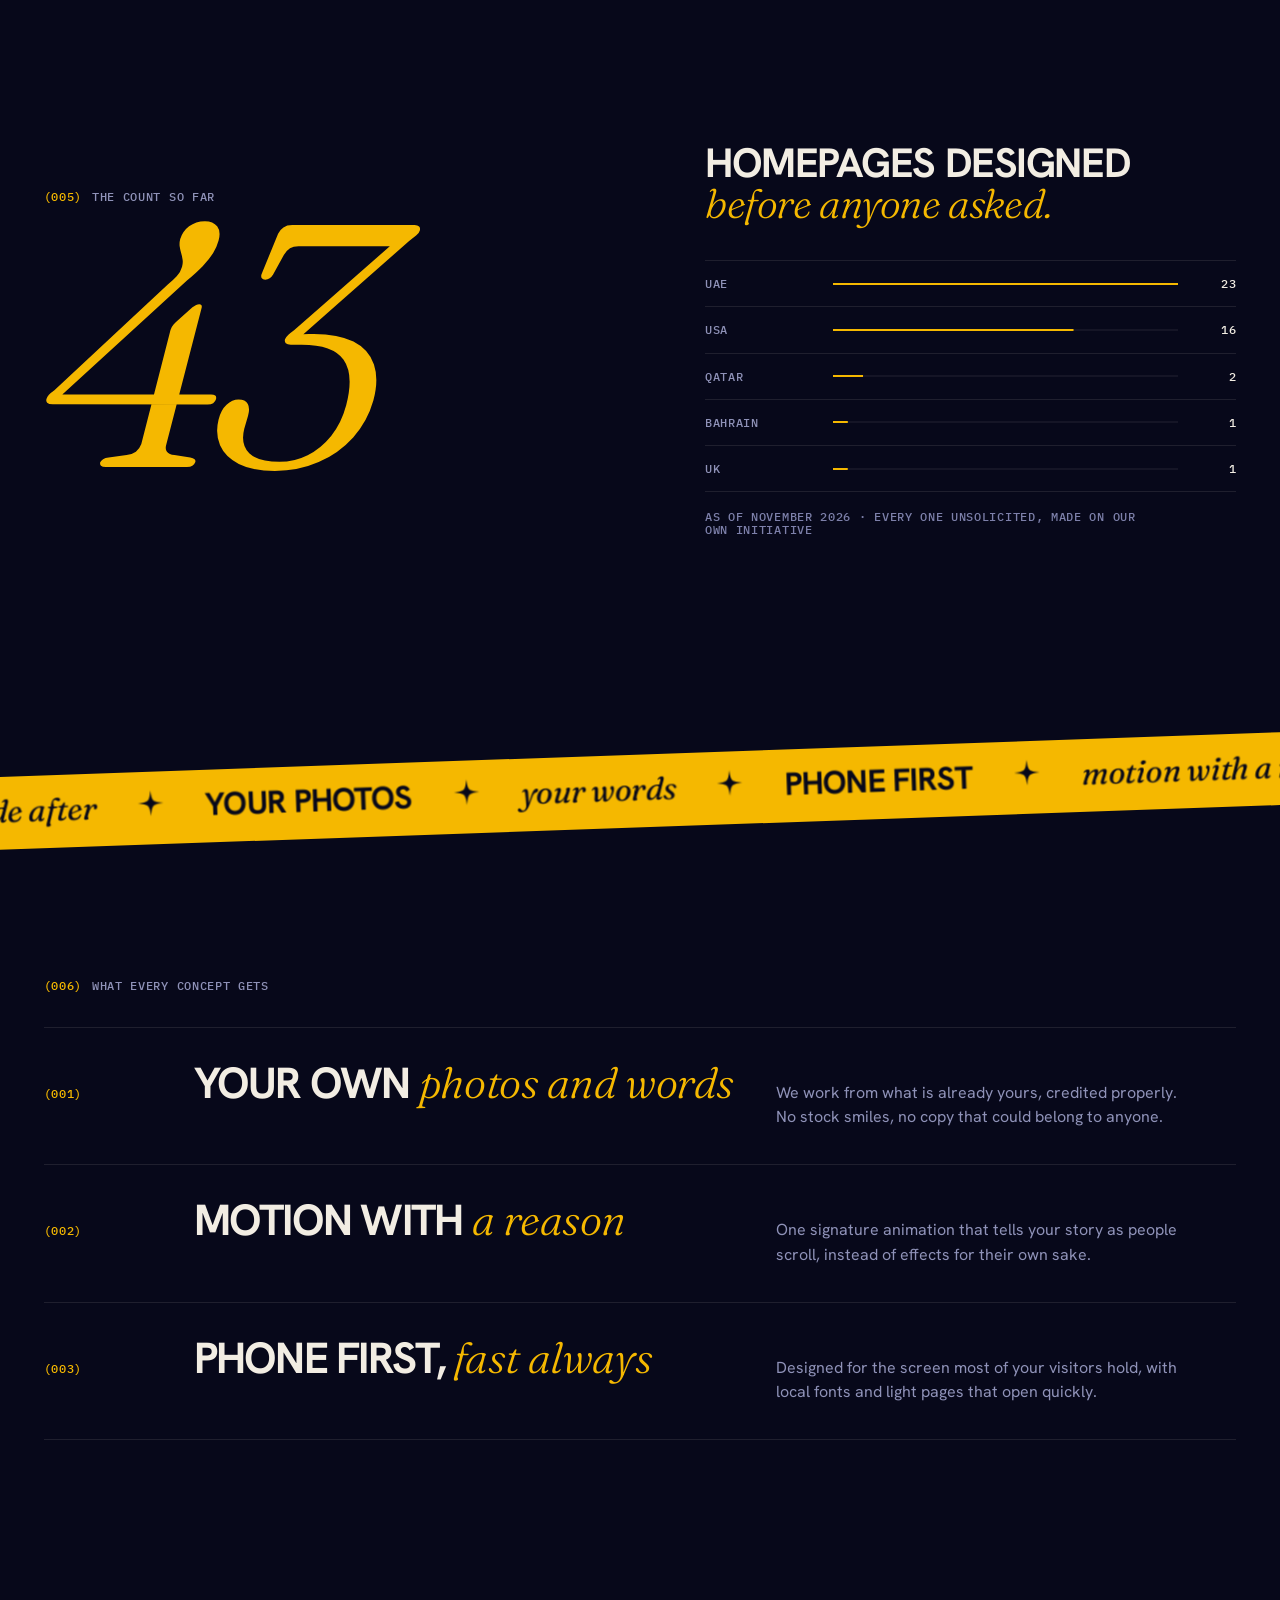
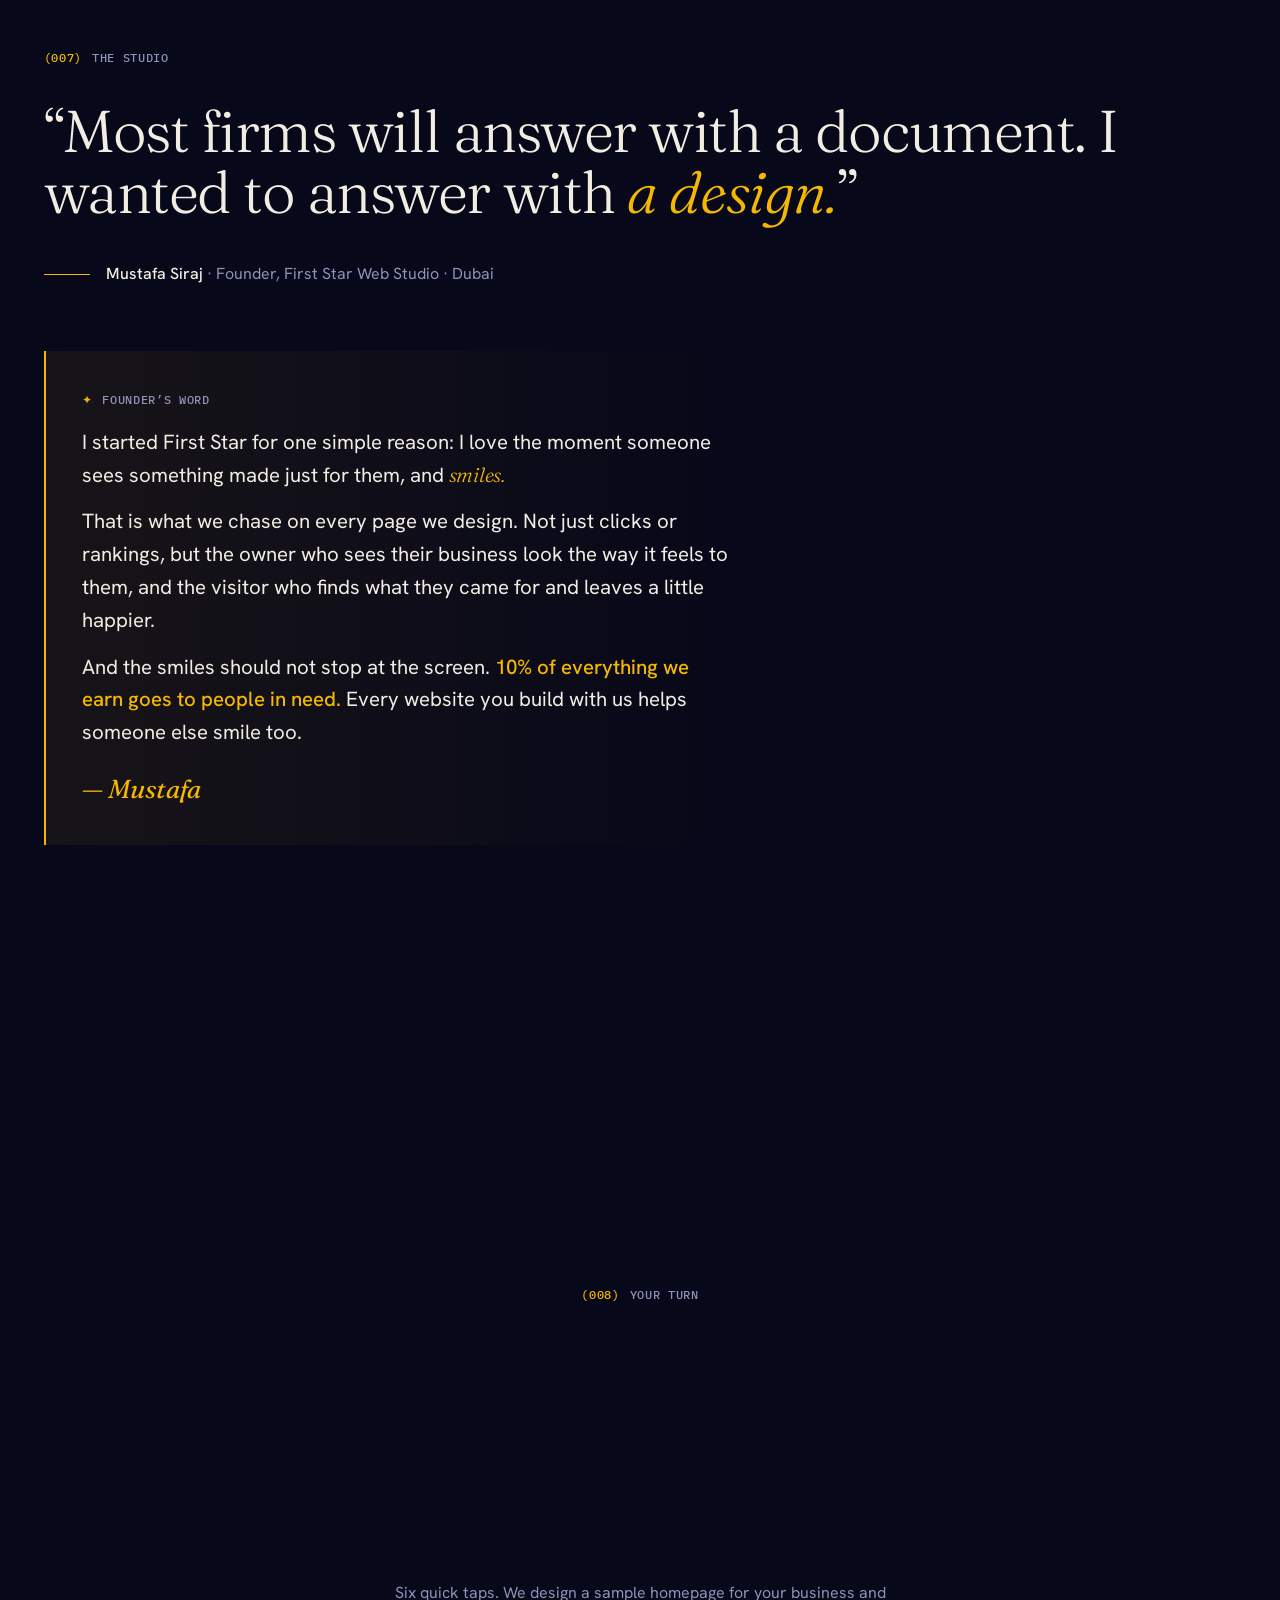
==== commit 776be67a: "Update studio site 2026-11-17-1621" ====
--- a/index.html
+++ b/index.html
@@ -509,7 +509,7 @@
       </ul>
     </div>
     <div class="ai-demo" aria-label="Try the assistant">
-      <div class="ai-top"><svg class="ai-star" viewBox="0 0 24 24" fill="currentColor" aria-hidden="true"><path d="M12 1.5l2.9 7.1 7.6.6-5.8 5 1.8 7.4L12 17.6l-6.5 4 1.8-7.4-5.8-5 7.6-.6z"/></svg><div><b>Try it: the First Star assistant</b><small>An example of what we build. Automated, not a person.</small></div></div>
+      <div class="ai-top"><svg class="ai-star" viewBox="0 0 24 24" fill="currentColor" aria-hidden="true"><path d="M12 1.5l2.9 7.1 7.6.6-5.8 5 1.8 7.4L12 17.6l-6.5 4 1.8-7.4-5.8-5 7.6-.6z"/></svg><div><b>Demo: a website assistant</b><small>A sample of what we can add to your site. Our studio replies in person.</small></div></div>
       <div class="ai-msgs" id="aiMsgs" aria-live="polite"></div>
       <div class="ai-chips" id="aiChips"></div>
       <form class="ai-form" id="aiForm"><input id="aiQ" placeholder="Ask about websites or AI…" aria-label="Your question" autocomplete="off"><button>Send</button></form>
@@ -598,21 +598,21 @@
 <script src="js/stars.js"></script>
 <script src="js/site.js"></script>
 <script src="js/buddy.js"></script>
-<button class="ai-fab" id="aiFab" aria-label="Ask the First Star assistant"><svg class="ai-star" viewBox="0 0 24 24" fill="currentColor" aria-hidden="true"><path d="M12 1.5l2.9 7.1 7.6.6-5.8 5 1.8 7.4L12 17.6l-6.5 4 1.8-7.4-5.8-5 7.6-.6z"/></svg><span>Ask us anything</span></button>
+<button class="ai-fab" id="aiFab" aria-label="Try the website assistant demo"><svg class="ai-star" viewBox="0 0 24 24" fill="currentColor" aria-hidden="true"><path d="M12 1.5l2.9 7.1 7.6.6-5.8 5 1.8 7.4L12 17.6l-6.5 4 1.8-7.4-5.8-5 7.6-.6z"/></svg><span>Try the demo</span></button>
 <script>
 (()=>{const KB=[
-[/ai|assistant|chat|bot|automat/i,'Yes, we build AI into websites: an assistant like this one that answers your customers, takes bookings and hands real enquiries to you.'],
+[/ai|assistant|chat|bot|automat/i,'Yes. Alongside the design, we can add an assistant like this one to your site: it answers your customers, takes bookings and hands real enquiries to you.'],
 [/book|appoint|reserv/i,'We can add online booking, so customers pick a time on your site and you get it in your inbox or on WhatsApp.'],
 [/google|seo|rank|found|search/i,'We build sites to be found on Google: proper structure, speed, your Google Business Profile and pages for each service, without paying for ads.'],
 [/free|sample|homepage|mock|draft/i,'We design your new homepage first, free, so you can judge it before deciding anything. <a href="request.html" style="color:var(--gold2)">Request it here →</a>'],
 [/price|cost|how much|fee|quote/i,'Every project is different, so Mustafa quotes after seeing what you need. Start with the free homepage: <a href="request.html" style="color:var(--gold2)">request it here →</a>'],
-[/who|about|where|dubai|team/i,'First Star Web Studio is a web design studio in Dubai. We design websites, and add AI to them when it helps.'],
+[/who|about|where|dubai|team/i,'First Star Web Studio is a web design studio in Dubai, run by Mustafa Siraj. We design websites, and can add tools like this assistant when they help.'],
 [/contact|email|talk|person|human/i,'Write to us at <a href="mailto:firststarwebstudio@gmail.com" style="color:var(--gold2)">firststarwebstudio@gmail.com</a> and a person will reply.'],
 [/^(hi|hello|hey|salam|marhaba)\b/i,'Hello! Ask me about websites, AI assistants, bookings or getting found on Google.']];
 const $=s=>document.querySelector(s),esc=s=>String(s).replace(/[&<>"]/g,c=>({'&':'&amp;','<':'&lt;','>':'&gt;','"':'&quot;'}[c]));
 function say(h,w){const m=document.createElement('div');m.className='ai-m '+(w||'bot');m.innerHTML=h;$('#aiMsgs').appendChild(m);$('#aiMsgs').scrollTop=1e6}
 function ask(q){if(!q.trim())return;say(esc(q),'me');const hit=KB.find(k=>k[0].test(q));setTimeout(()=>say(hit?hit[1]:'Good question. Email <a href="mailto:firststarwebstudio@gmail.com" style="color:var(--gold2)">firststarwebstudio@gmail.com</a> and a person will answer it.'),450)}
-say('Hi, I\'m the First Star assistant, an example of the AI we build into websites. What would you like to know?');
+say('This is a demo of the assistant we can add to your website. Try a question.');
 $('#aiChips').innerHTML=['Do you do AI?','Can you add booking?','Getting found on Google','Free homepage'].map(c=>`<button type="button">${c}</button>`).join('');
 document.querySelectorAll('#aiChips button').forEach(b=>b.onclick=()=>ask(b.textContent));
 $('#aiForm').onsubmit=e=>{e.preventDefault();ask($('#aiQ').value);$('#aiQ').value=''};
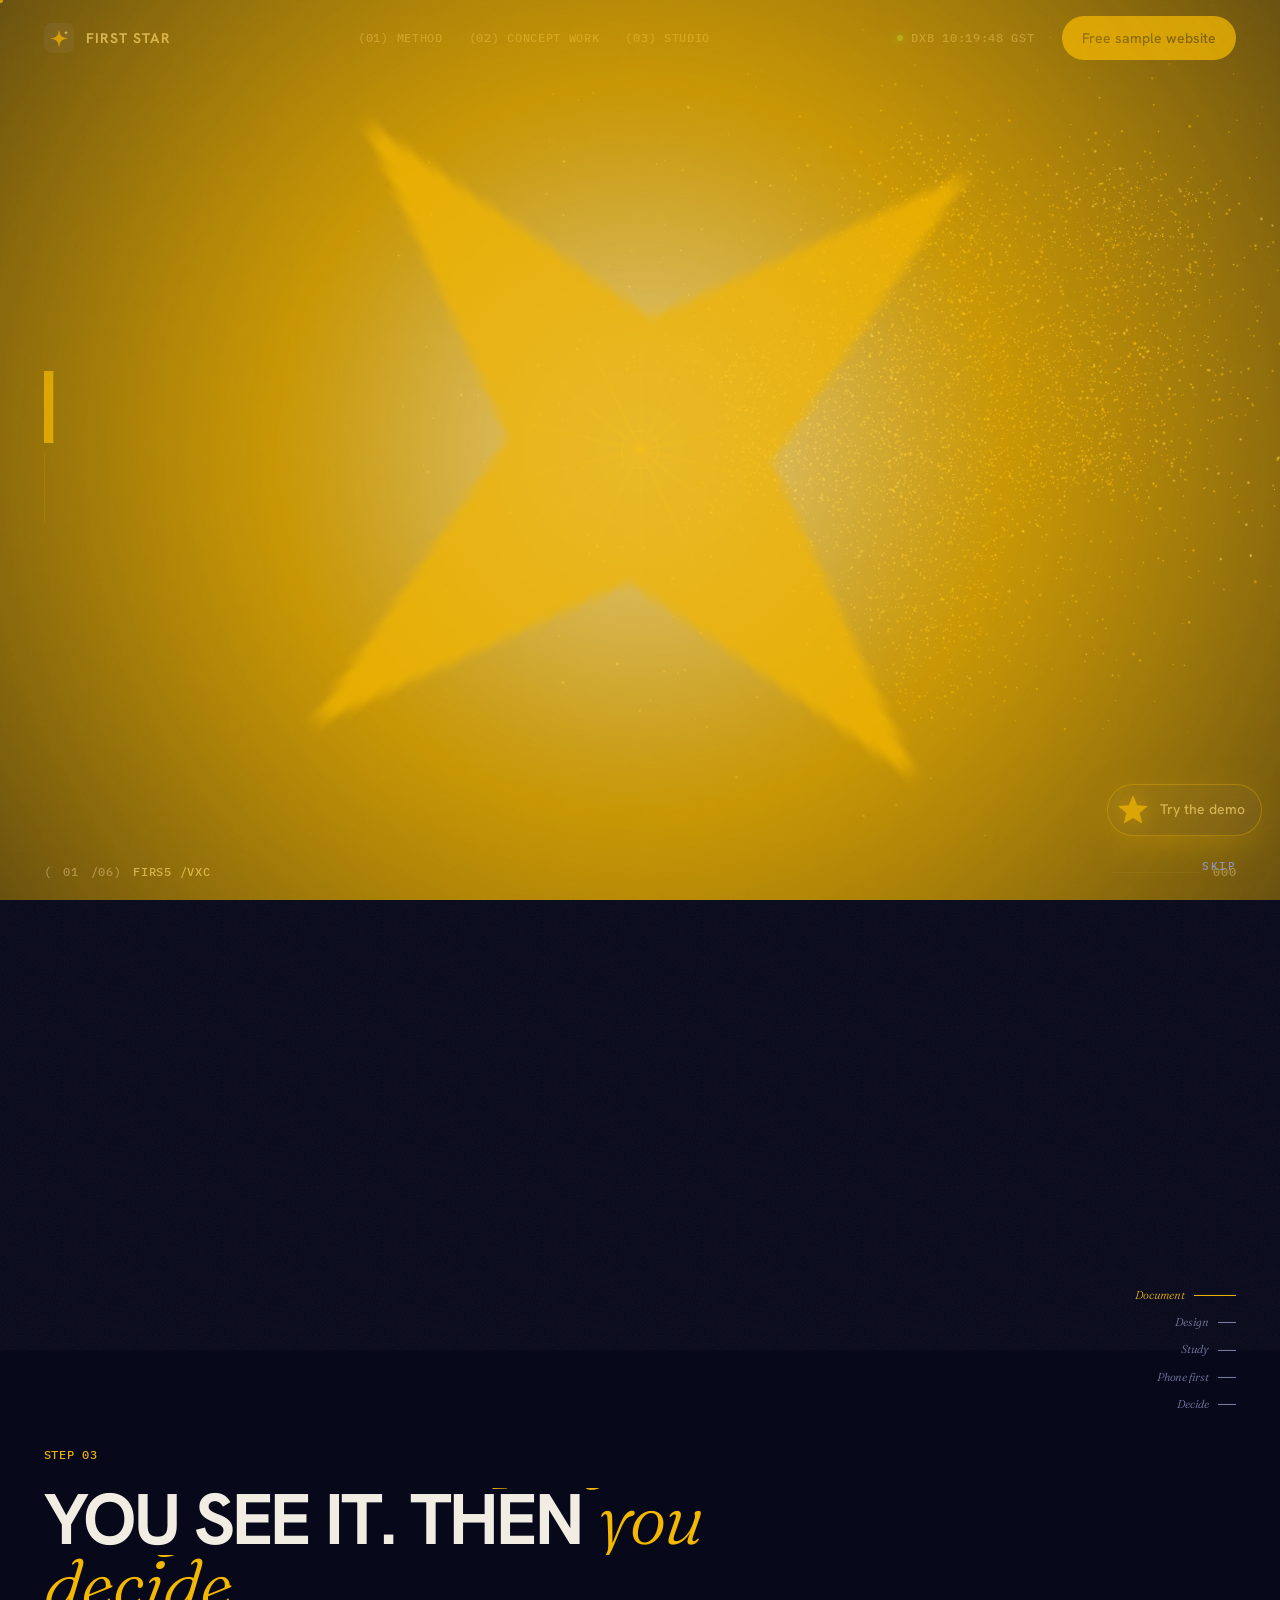
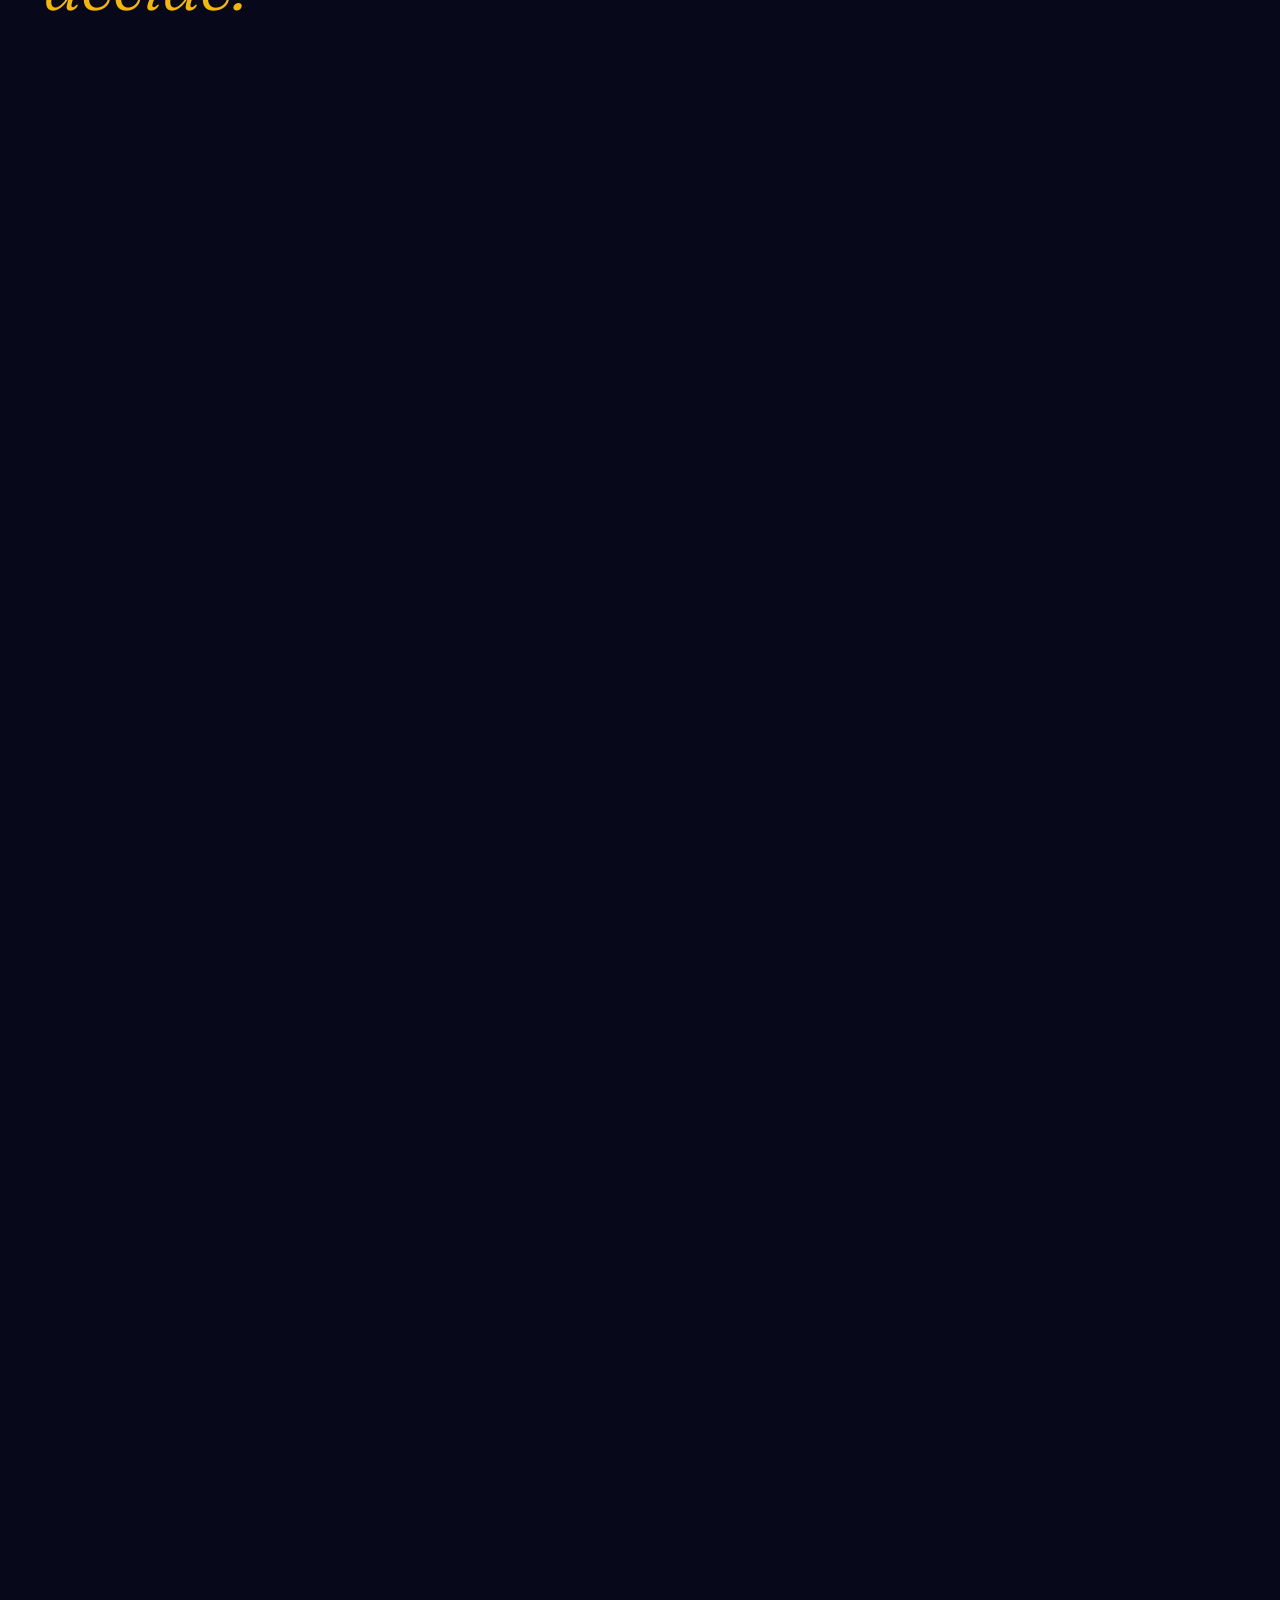
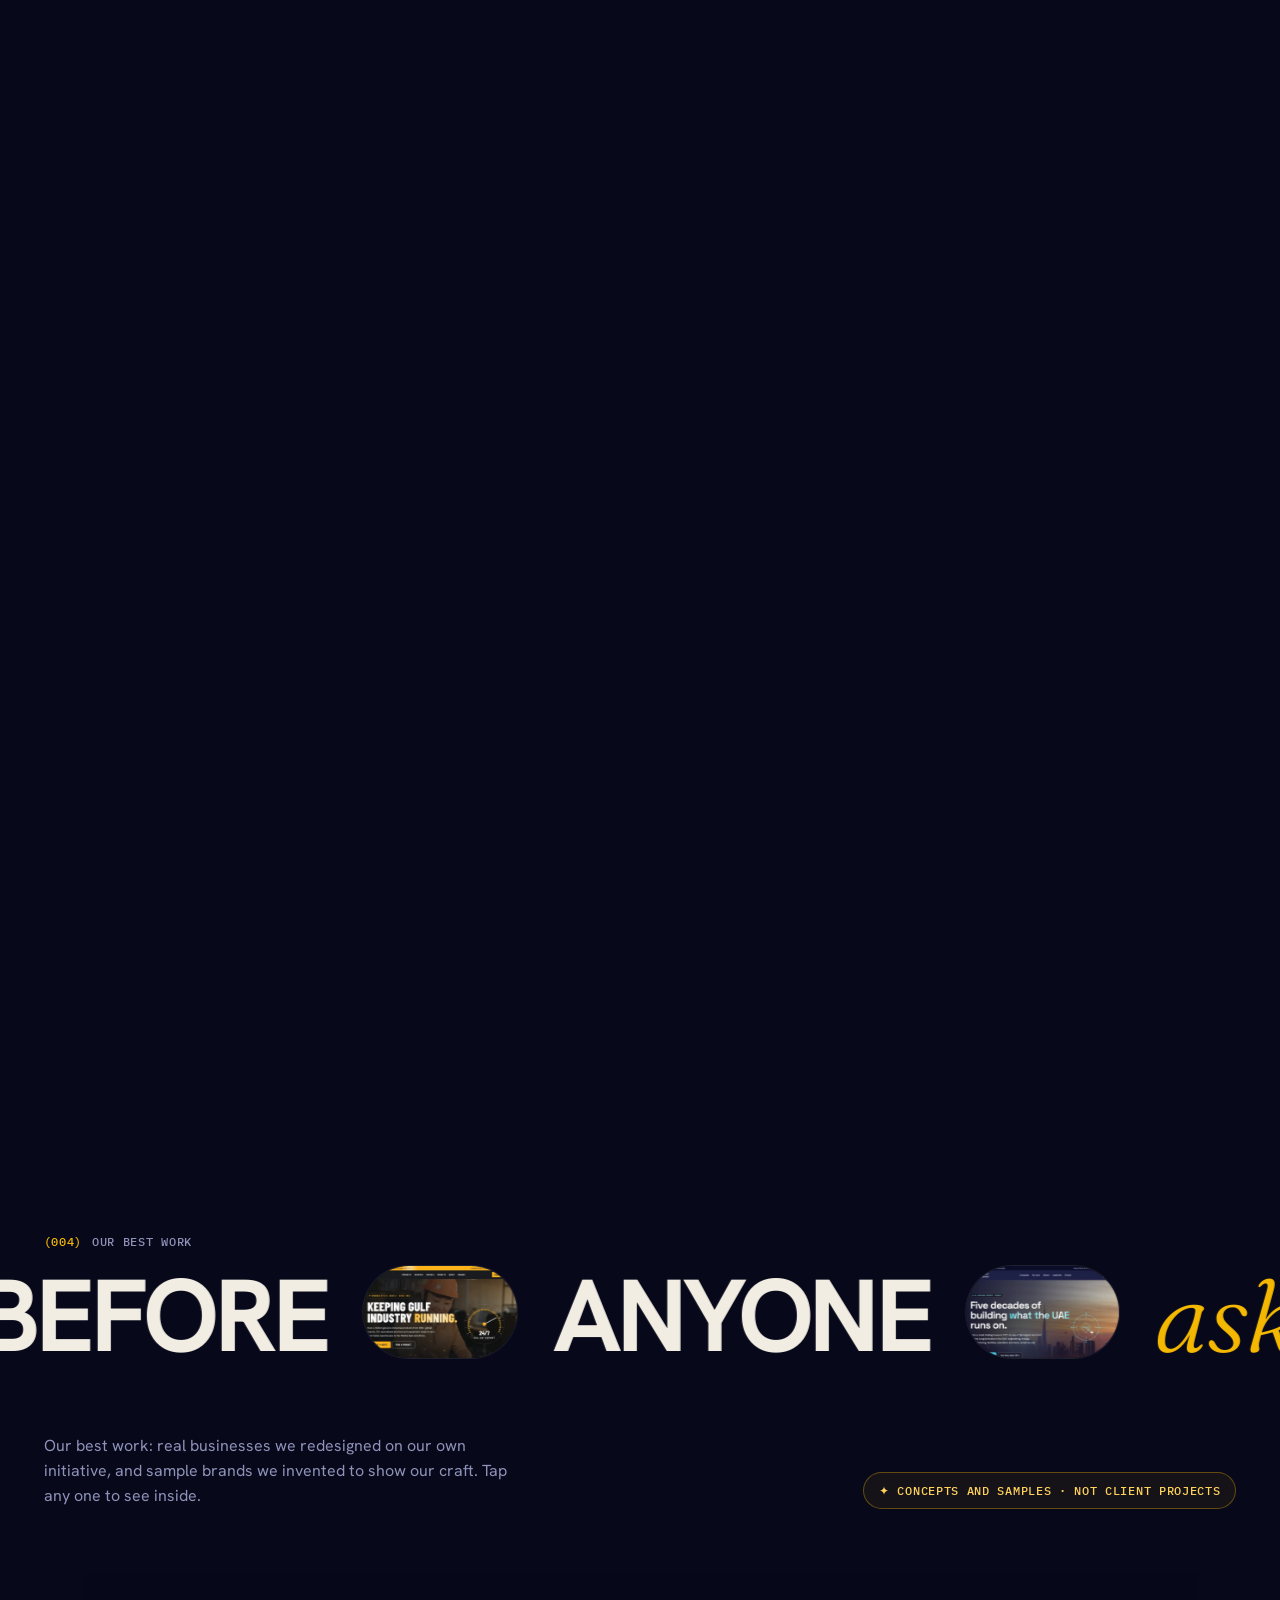
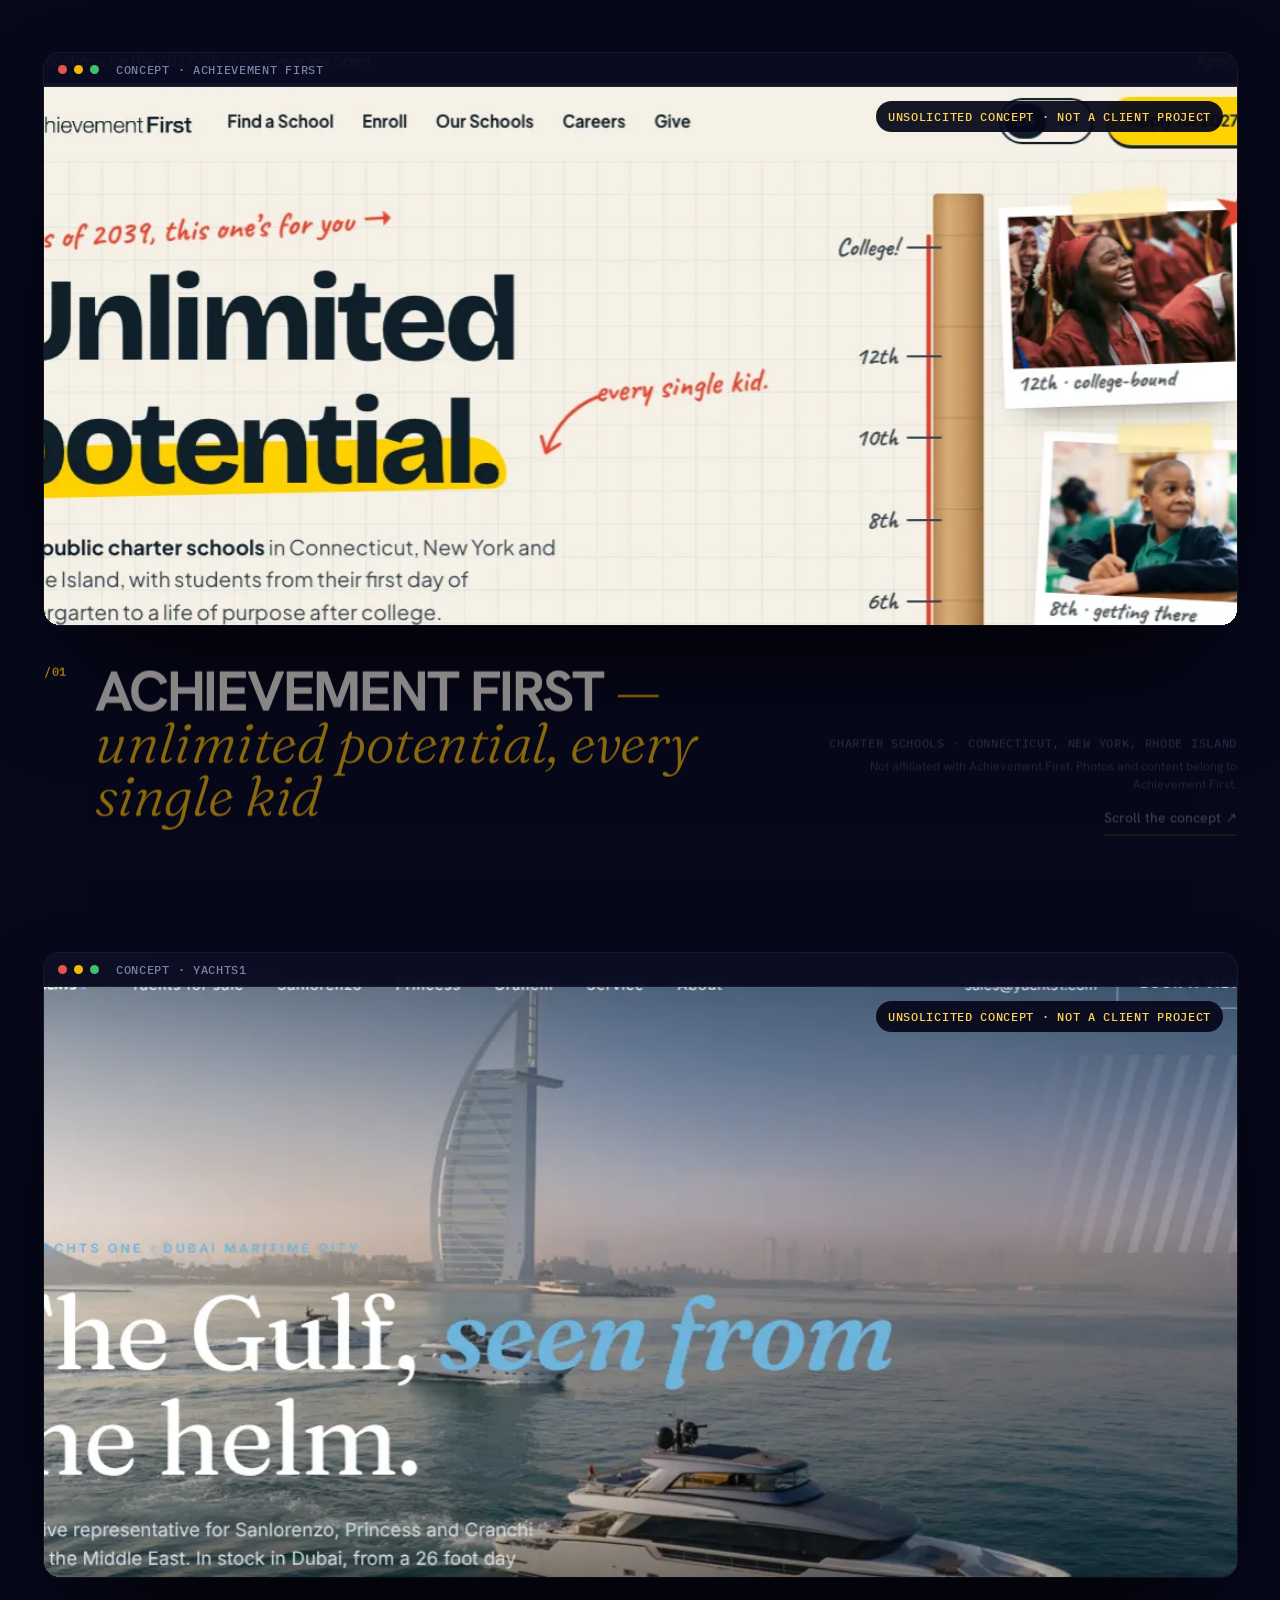
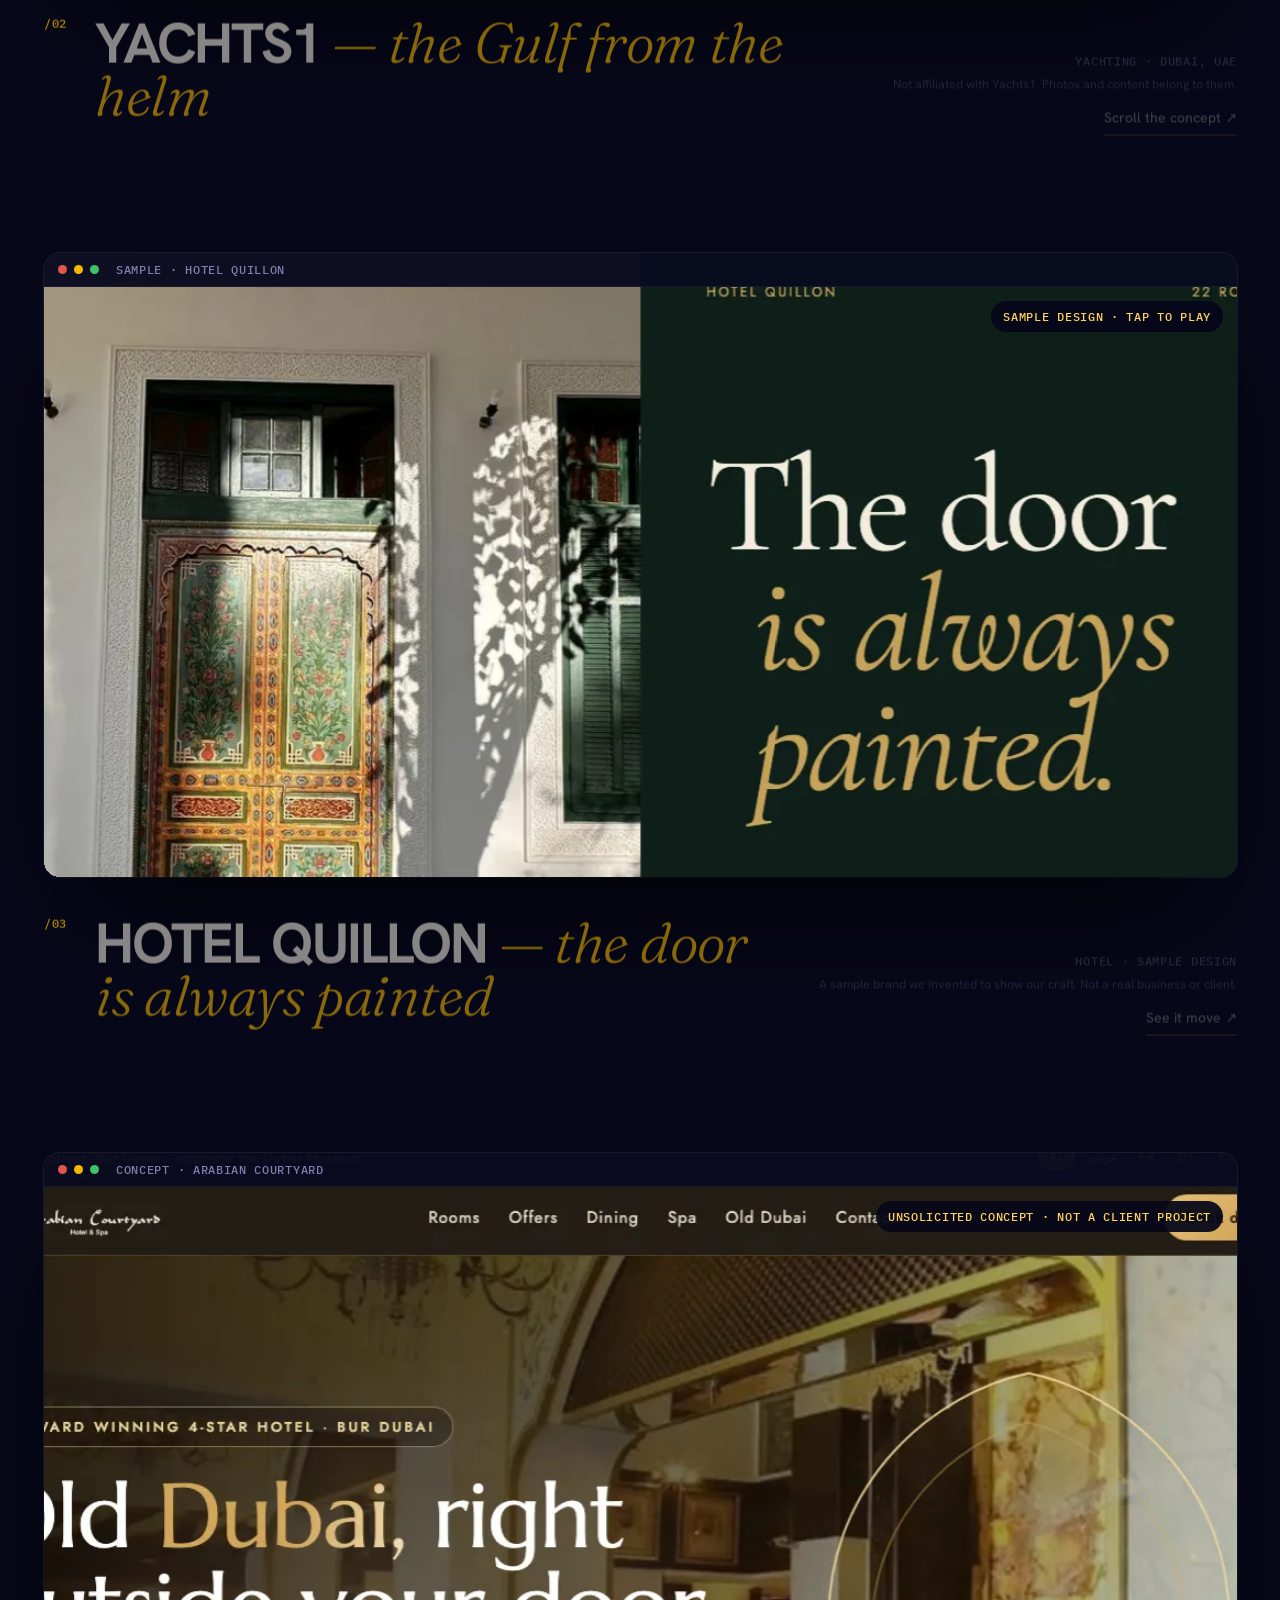
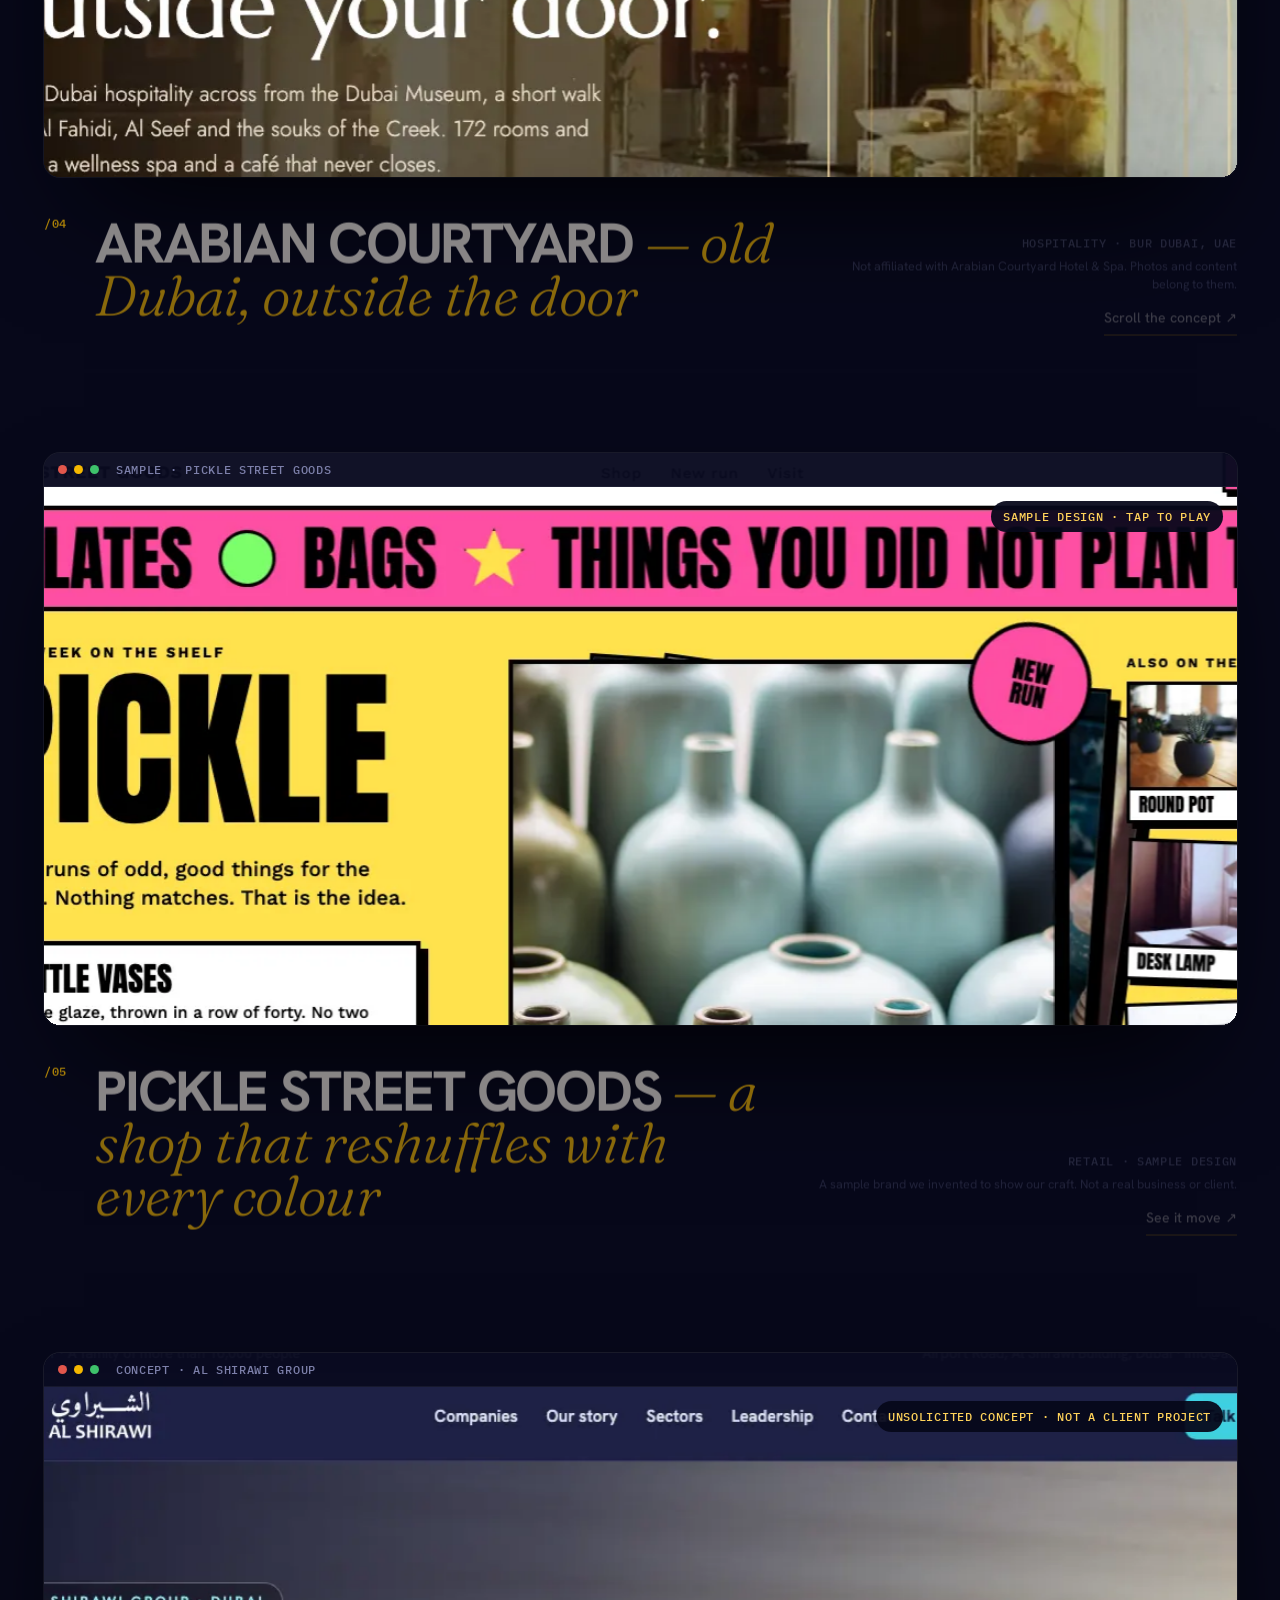
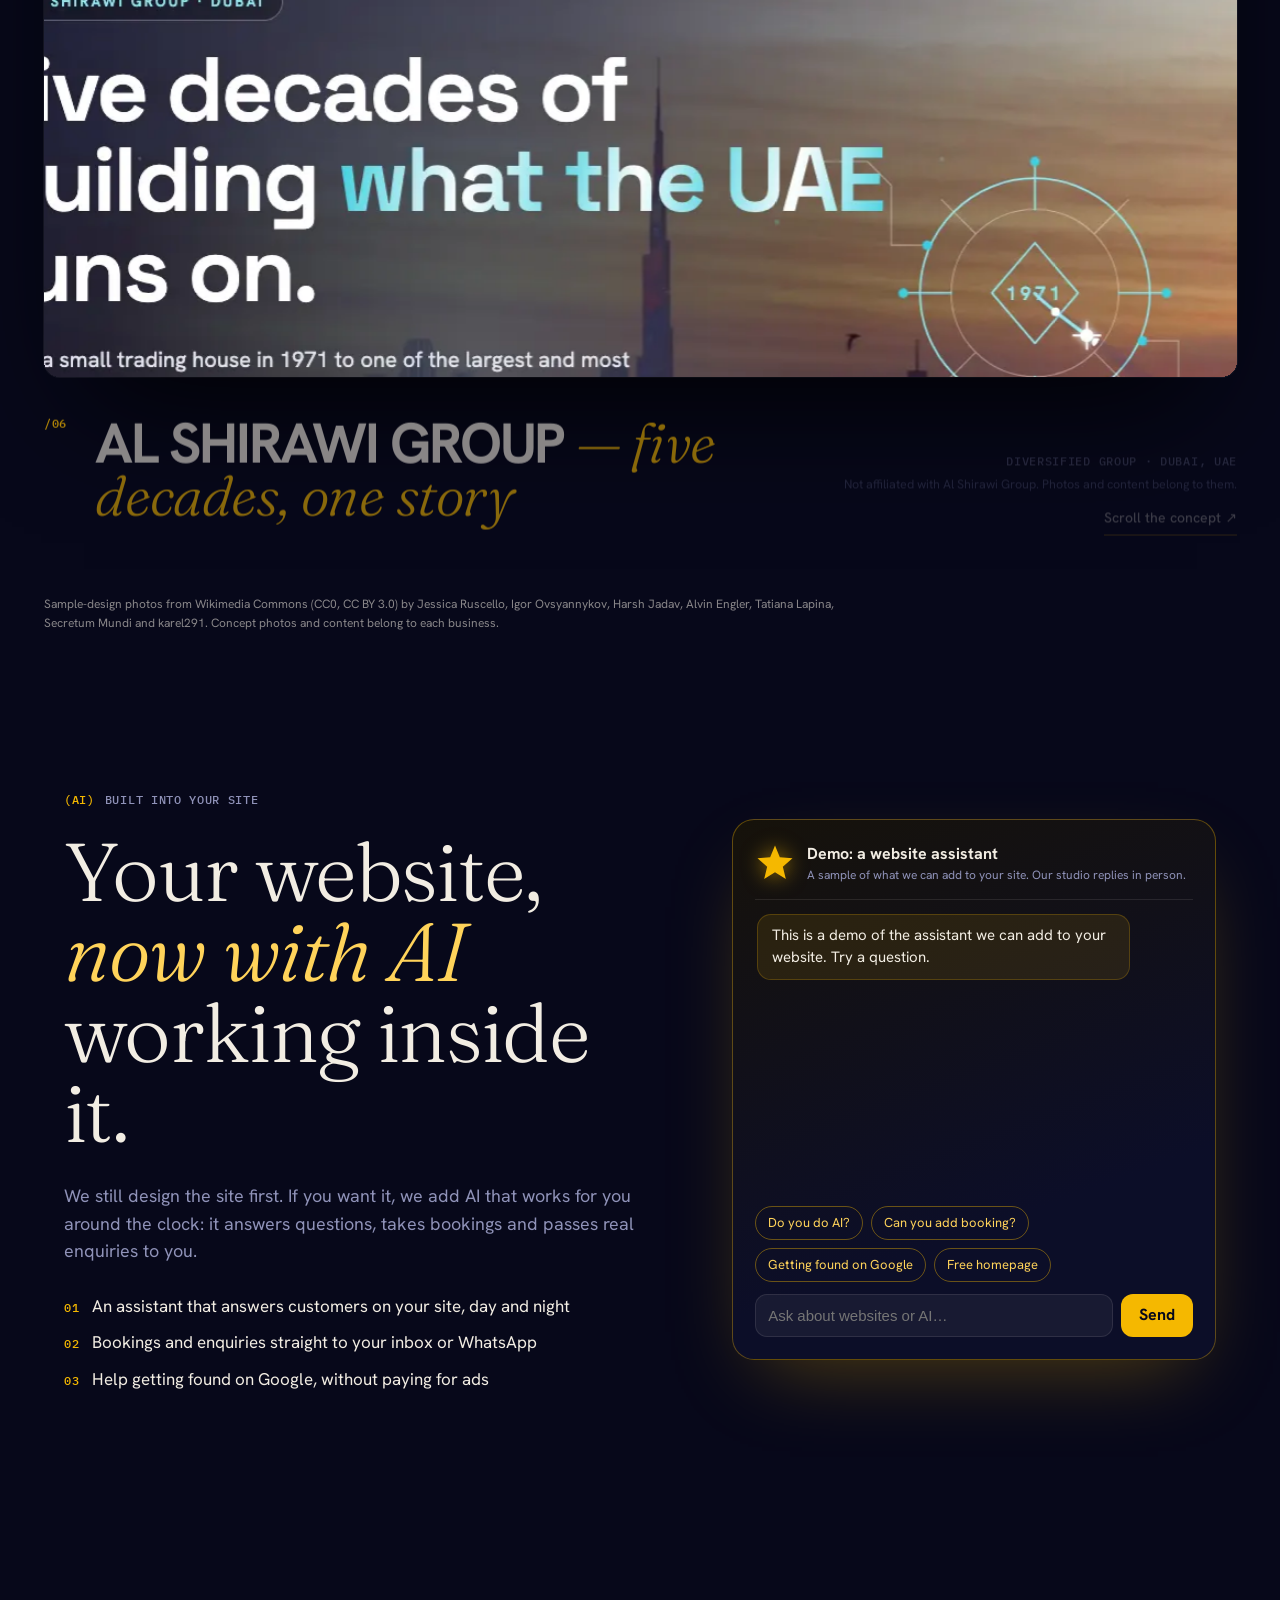
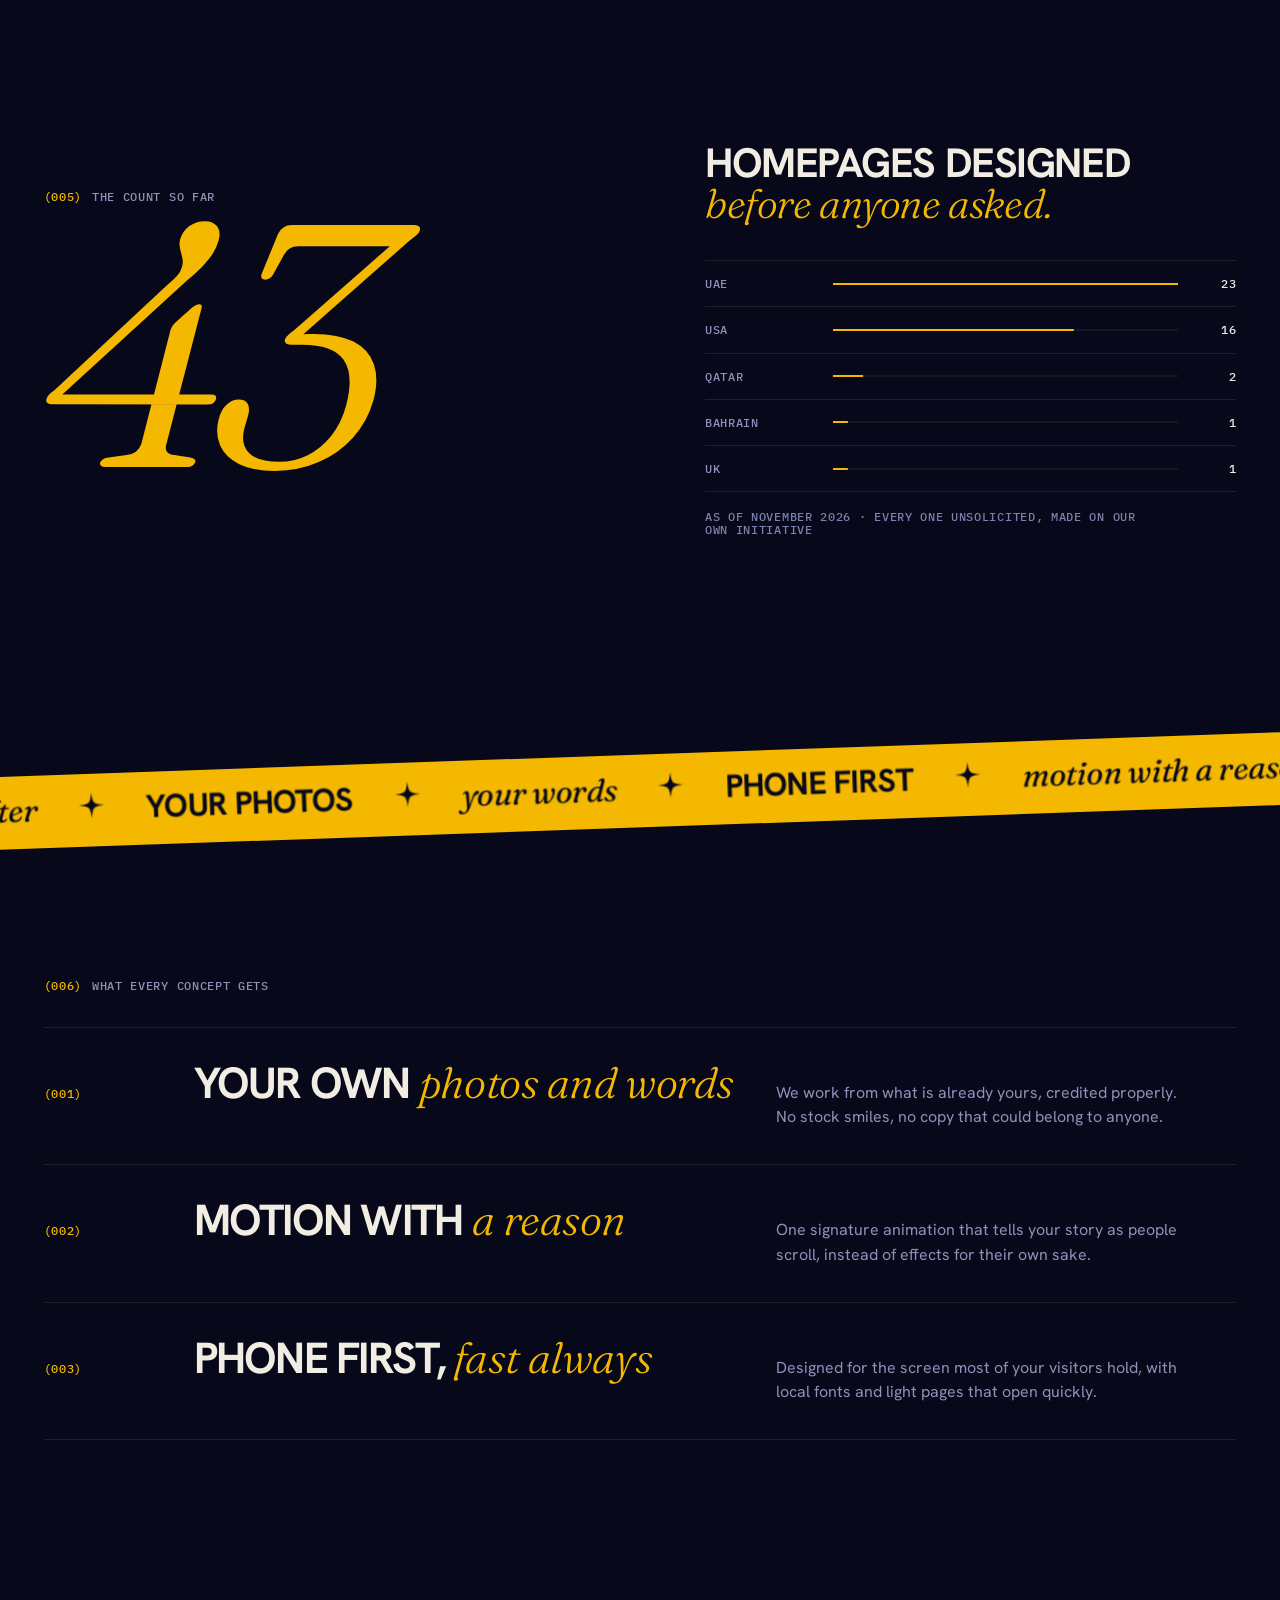
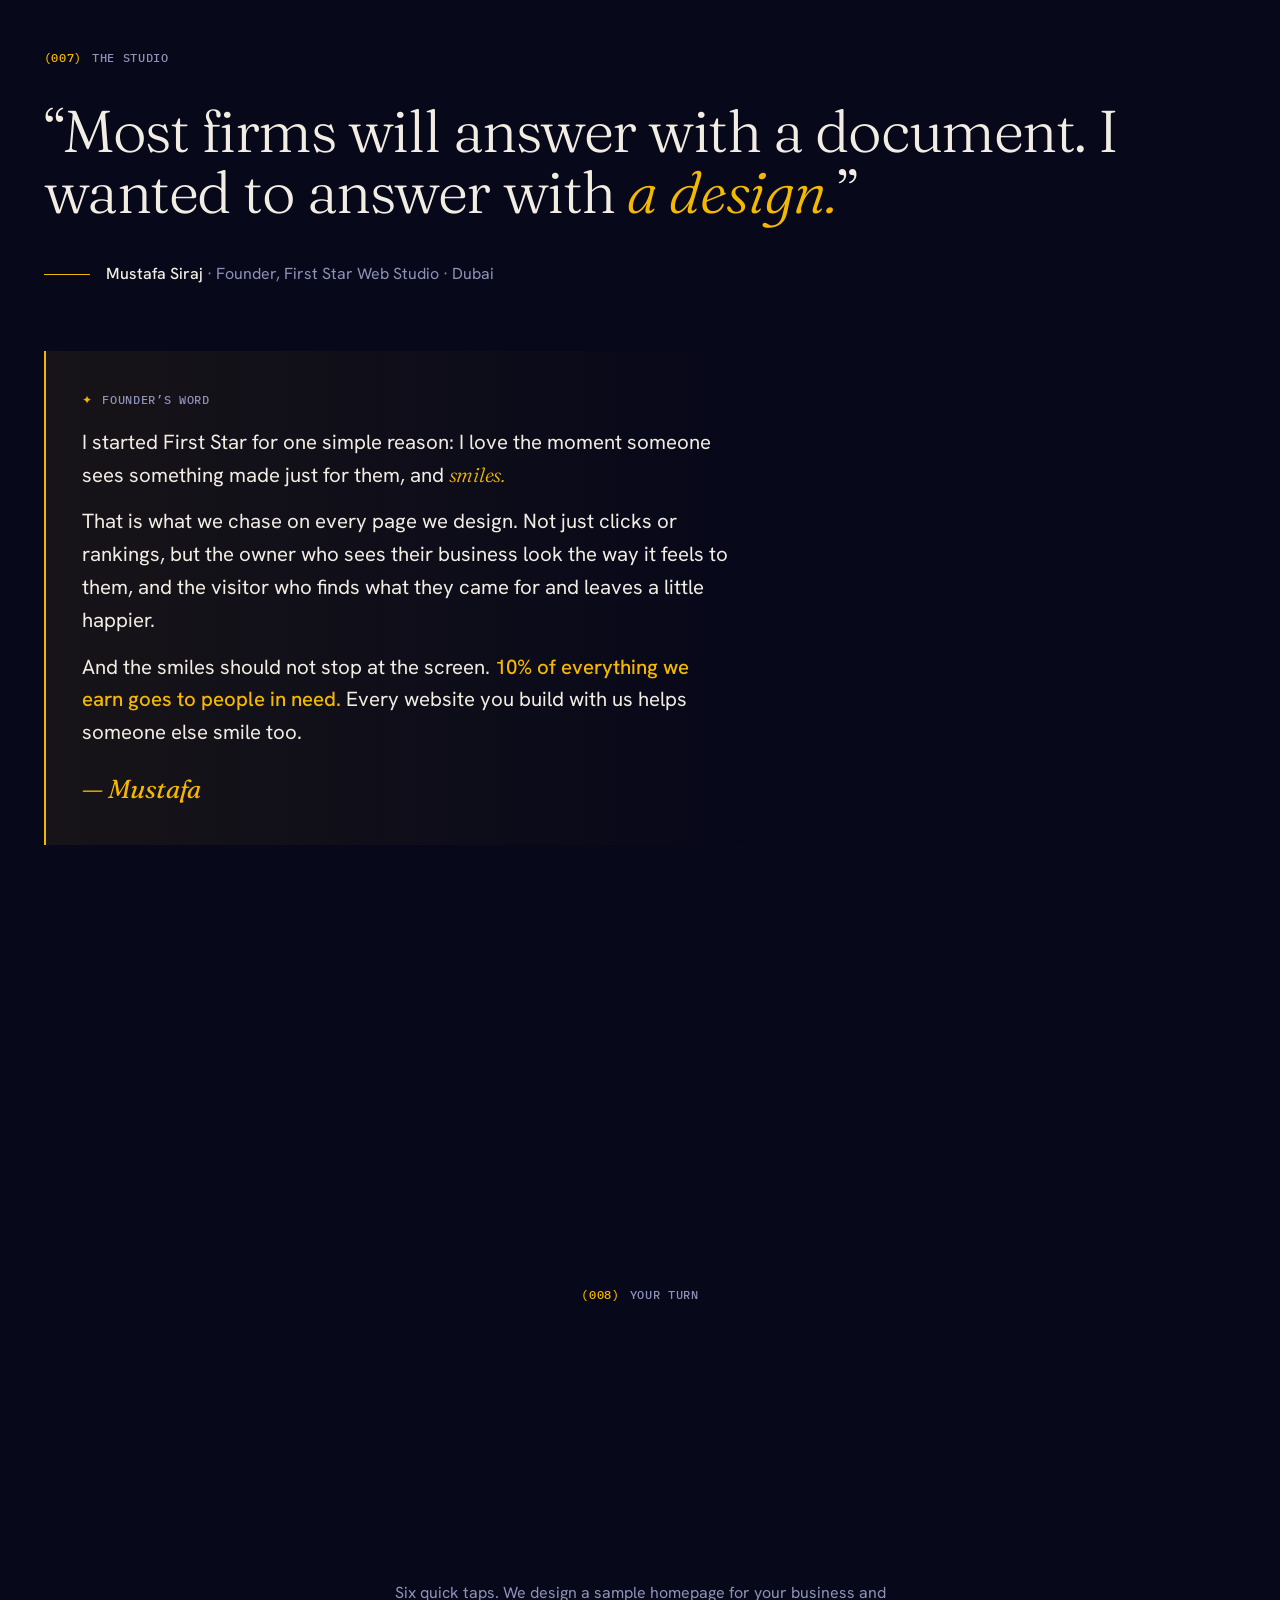
==== commit 92f3acb8: "Update studio site 2026-11-17-1940" ====
--- a/index.html
+++ b/index.html
@@ -331,6 +331,8 @@
 .vx{position:fixed;top:max(16px,env(safe-area-inset-top));right:16px;z-index:10;width:56px;height:56px;border-radius:50%;border:0;background:#f5b800;color:#07081a;font-size:24px;font-weight:700;line-height:1;cursor:pointer;box-shadow:0 10px 30px -8px rgba(245,184,0,.7);transition:transform .3s cubic-bezier(.16,1,.3,1)}
 .vx:hover{transform:scale(1.08) rotate(90deg)}.vx:focus-visible{outline:3px solid #fff;outline-offset:3px}
 </style>
+<link rel="canonical" href="https://firststarwebstudio.com/">
+<script type="application/ld+json">{"@context": "https://schema.org", "@type": "ProfessionalService", "@id": "https://firststarwebstudio.com/#business", "name": "First Star Web Studio", "url": "https://firststarwebstudio.com/", "image": "https://firststarwebstudio.com/img/og.jpg", "email": "firststarwebstudio@gmail.com", "description": "Web design studio in Dubai. We design your new homepage first, with your own photos and words.", "areaServed": "Dubai, United Arab Emirates", "address": {"@type": "PostalAddress", "addressLocality": "Dubai", "addressCountry": "AE"}, "founder": {"@type": "Person", "name": "Mustafa Siraj"}}</script>
 </head>
 <body>
 <a class="skip" href="#main">Skip to content</a>
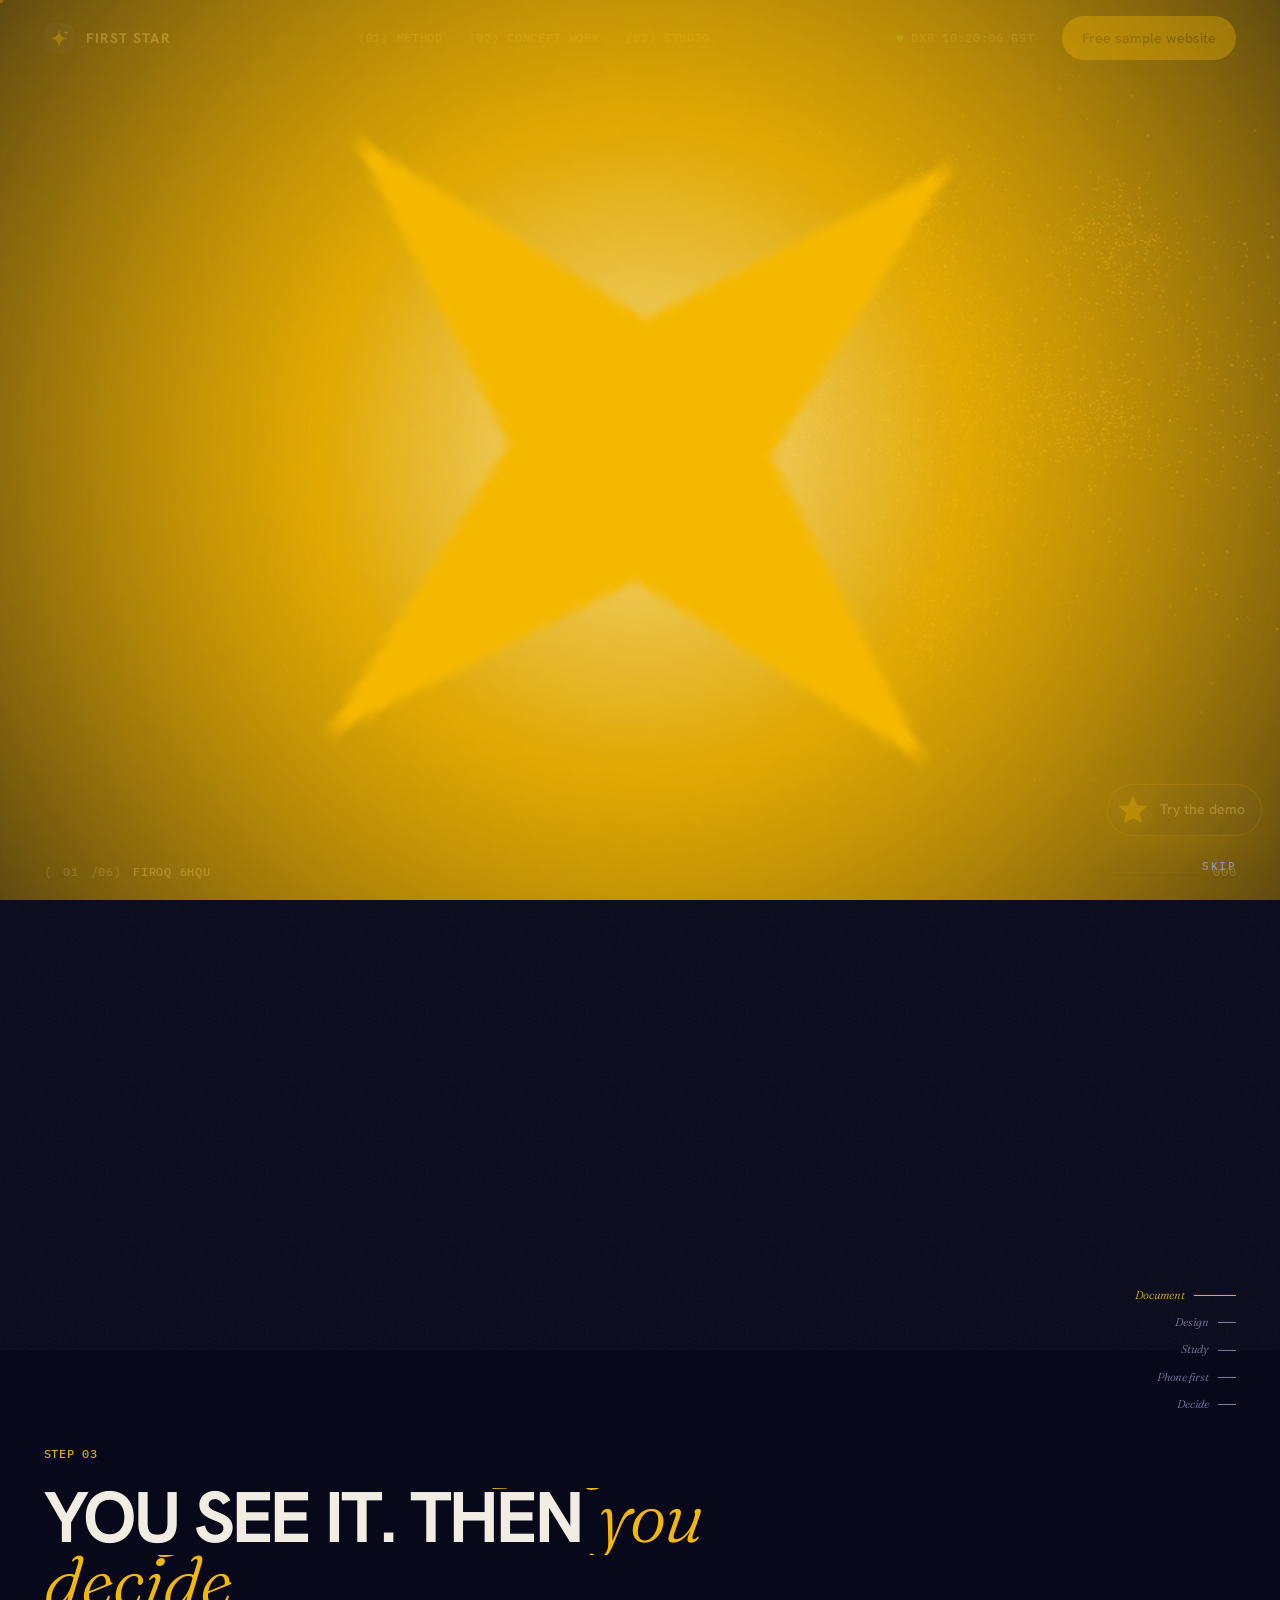
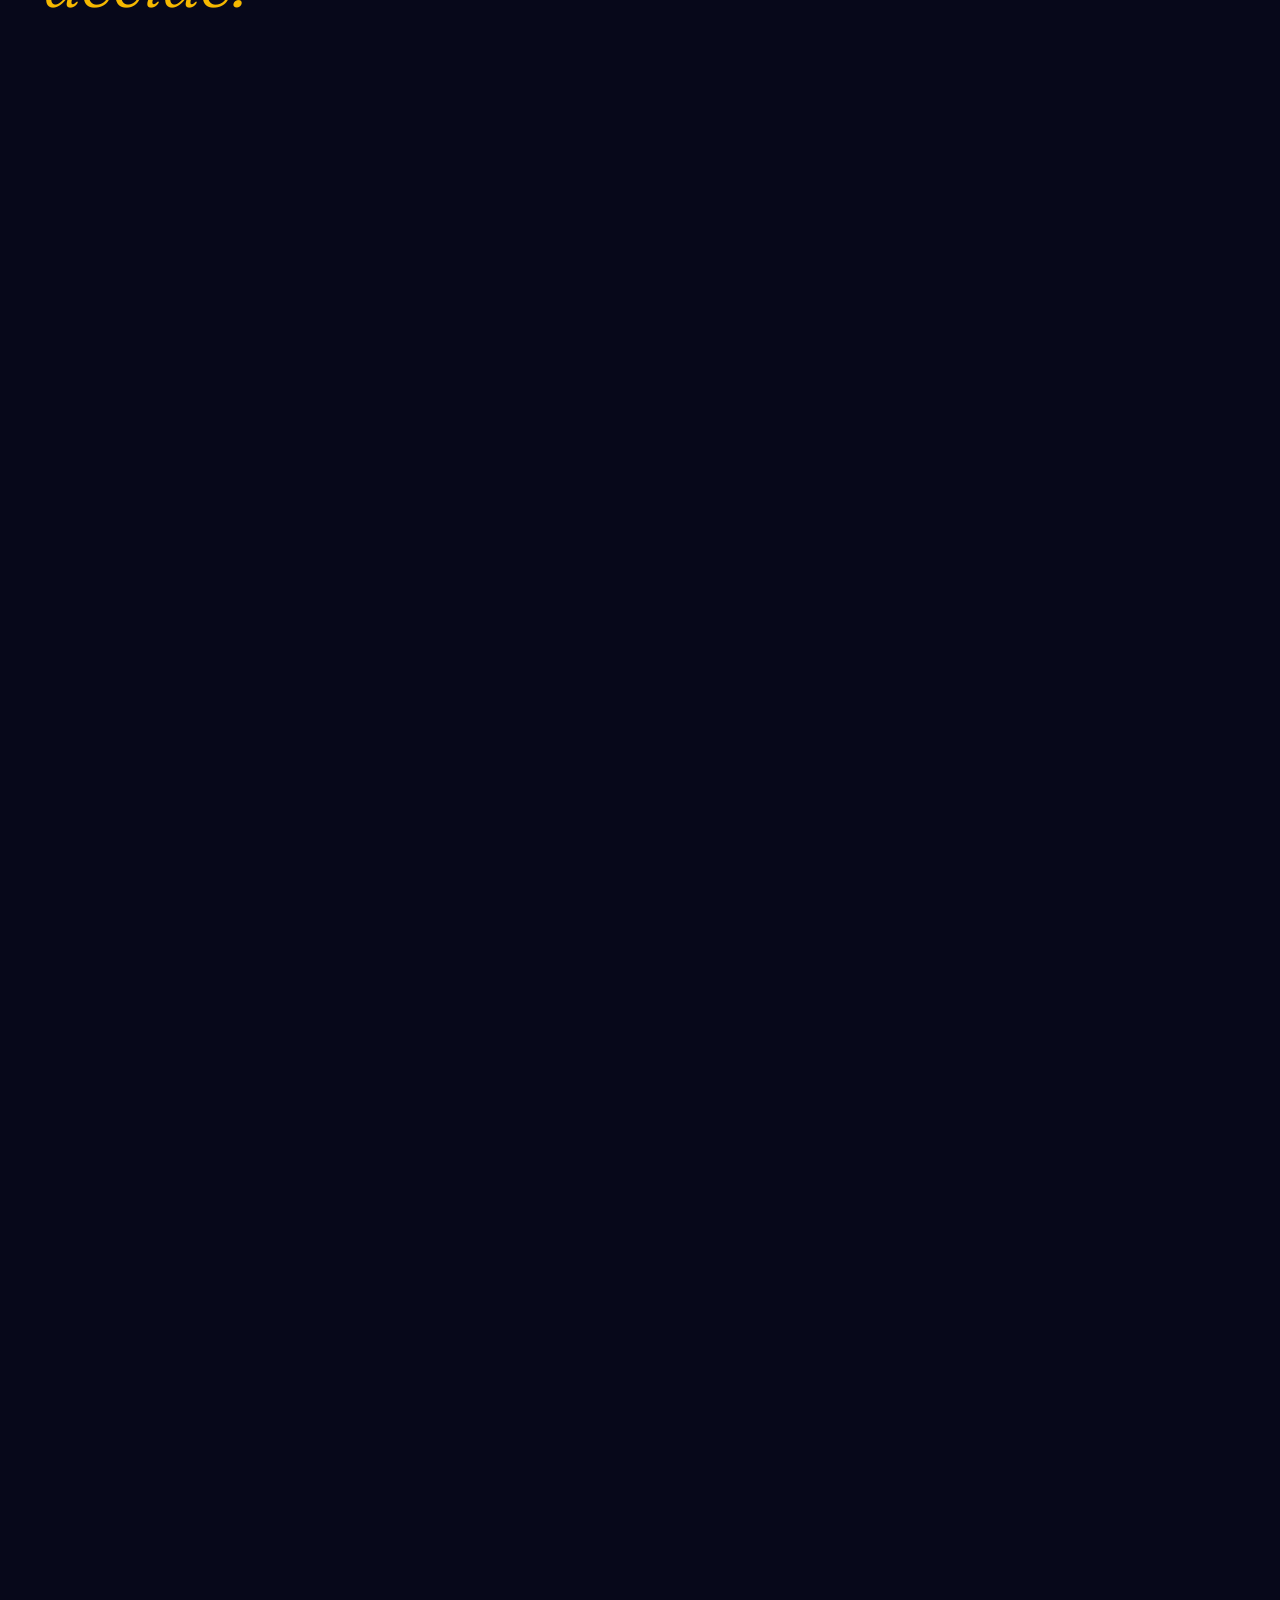
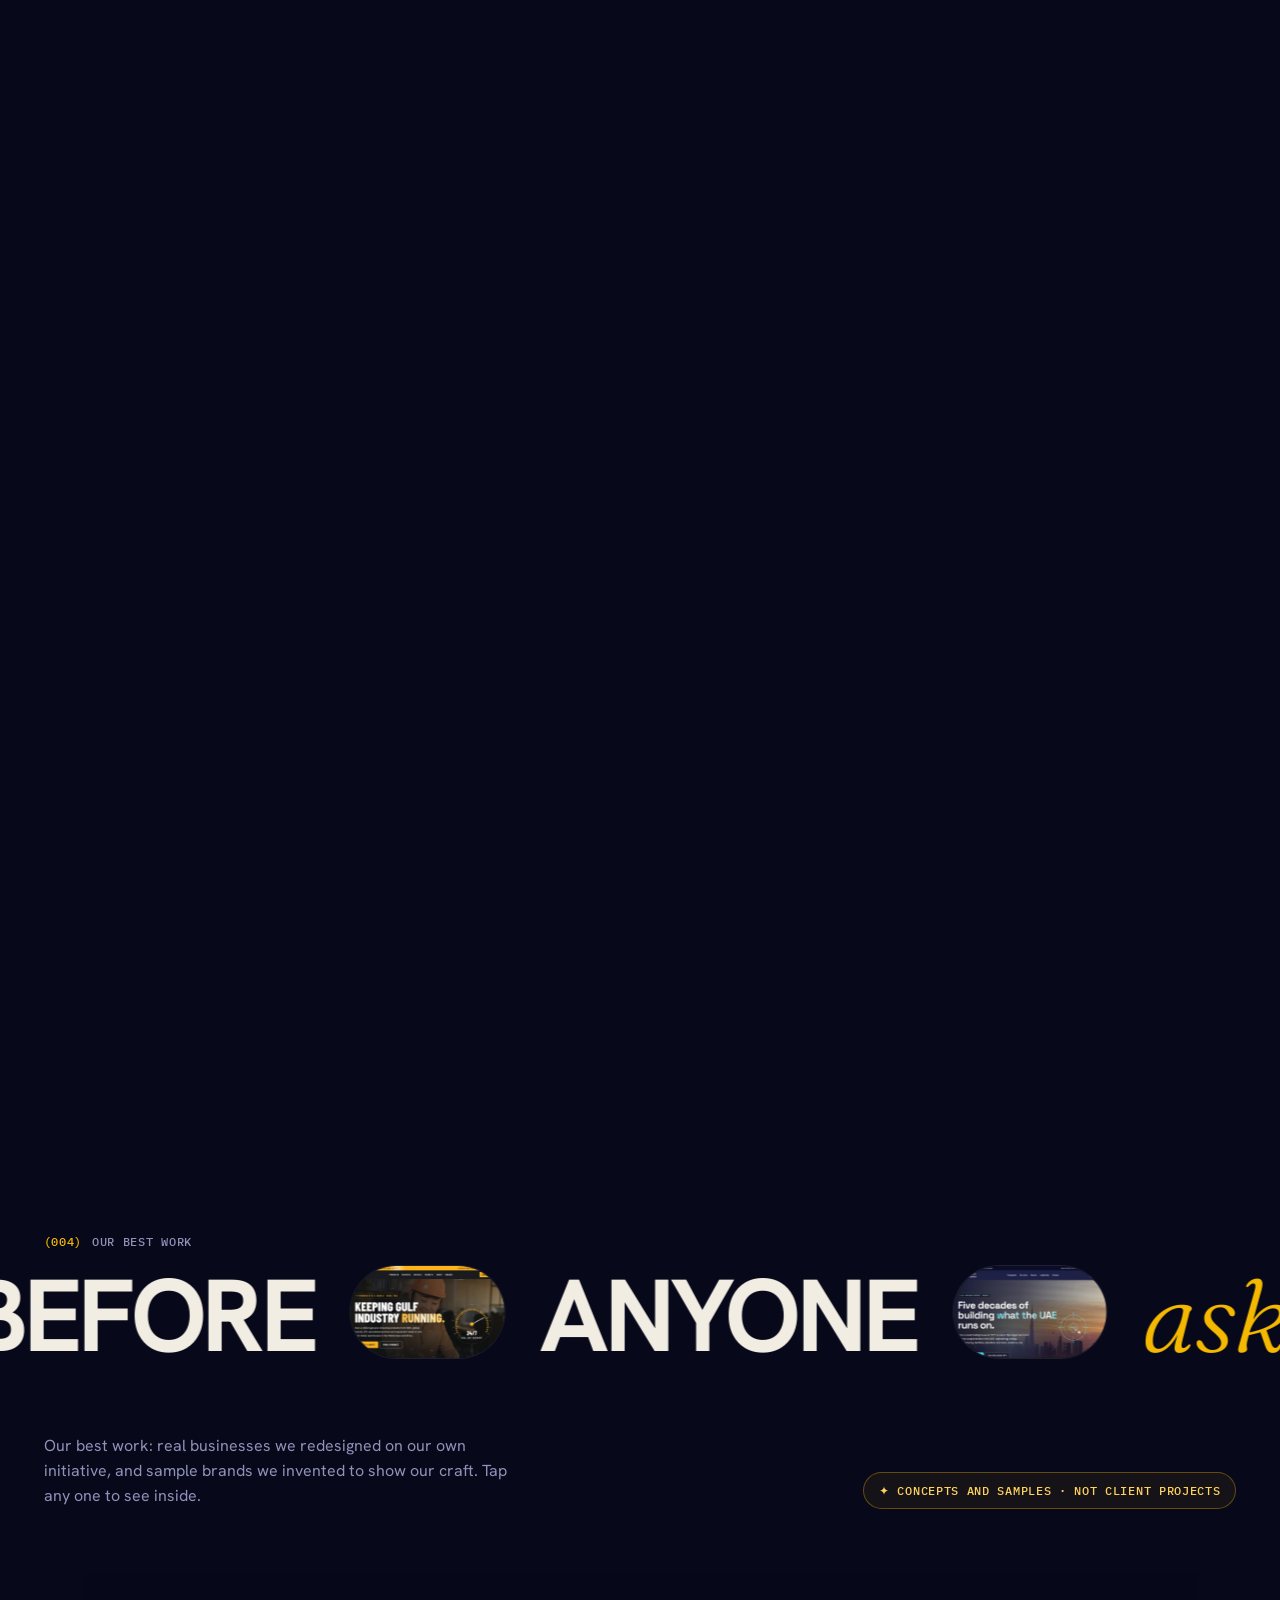
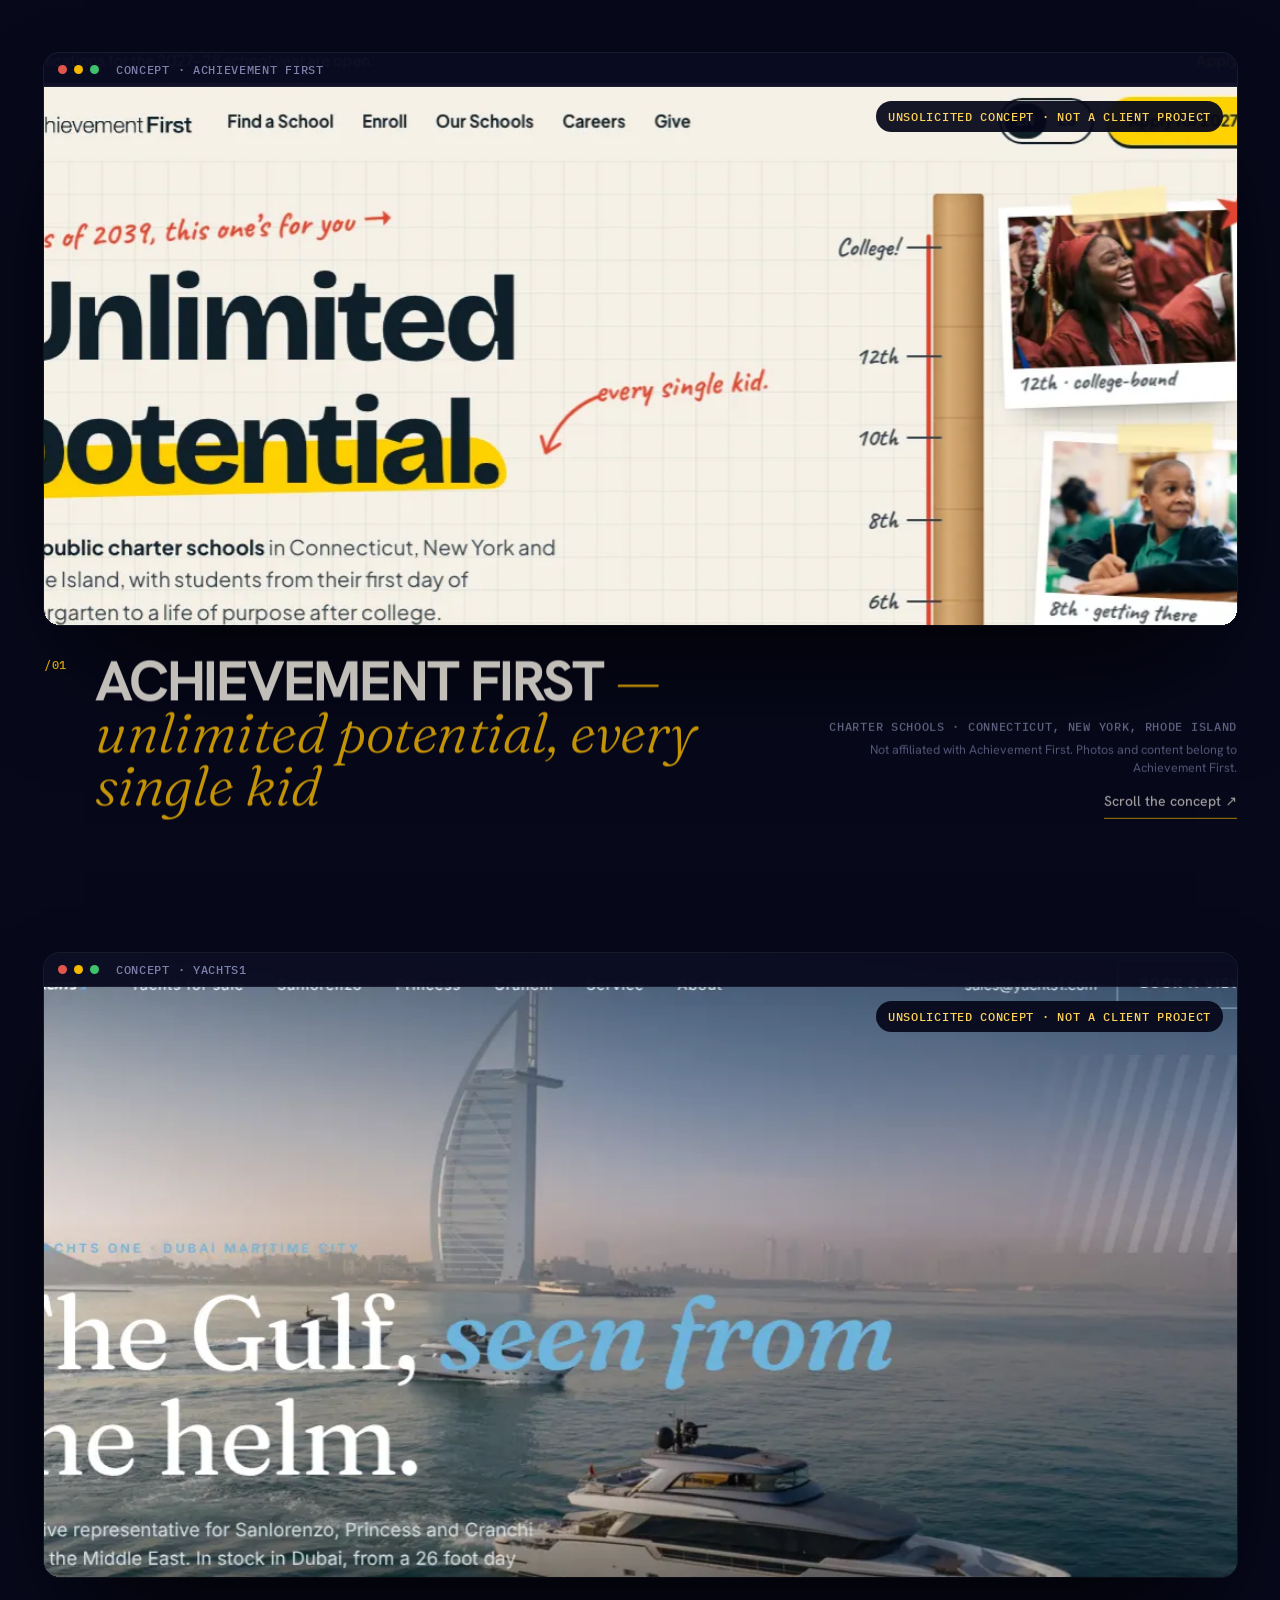
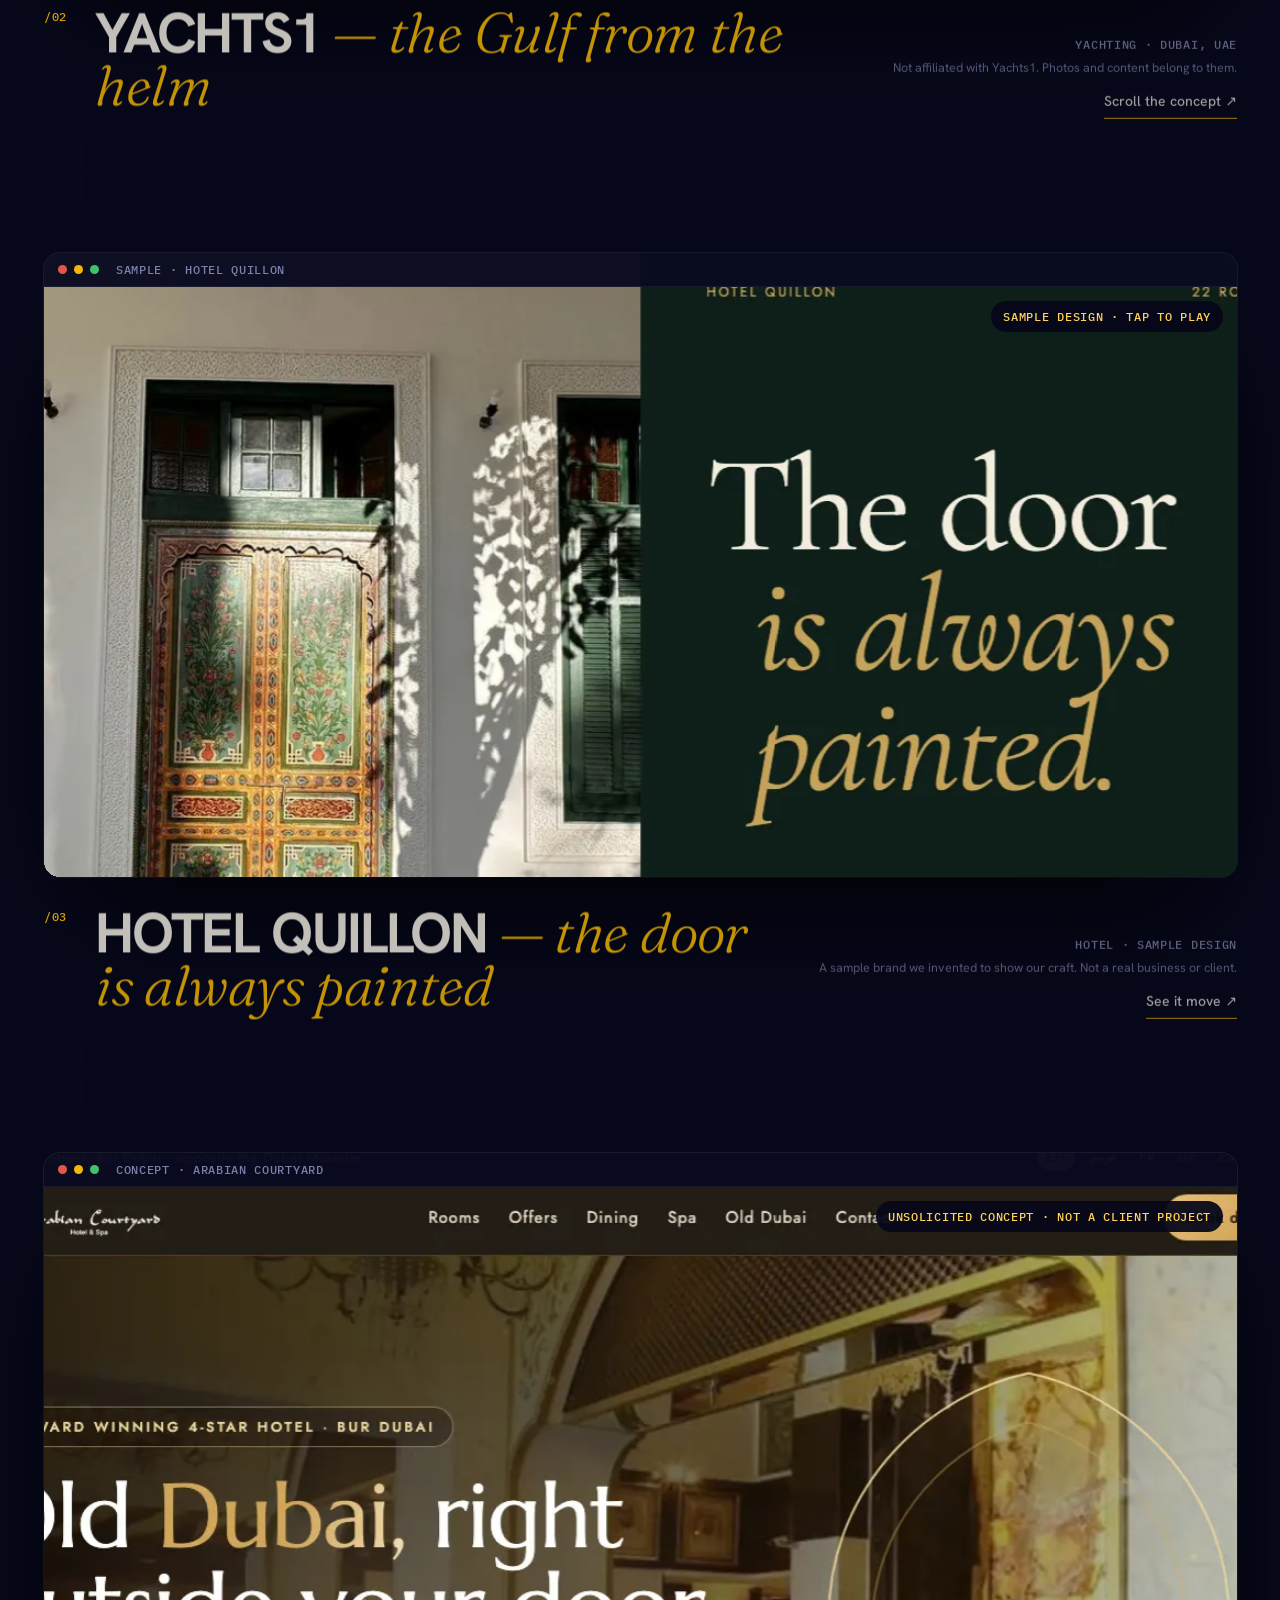
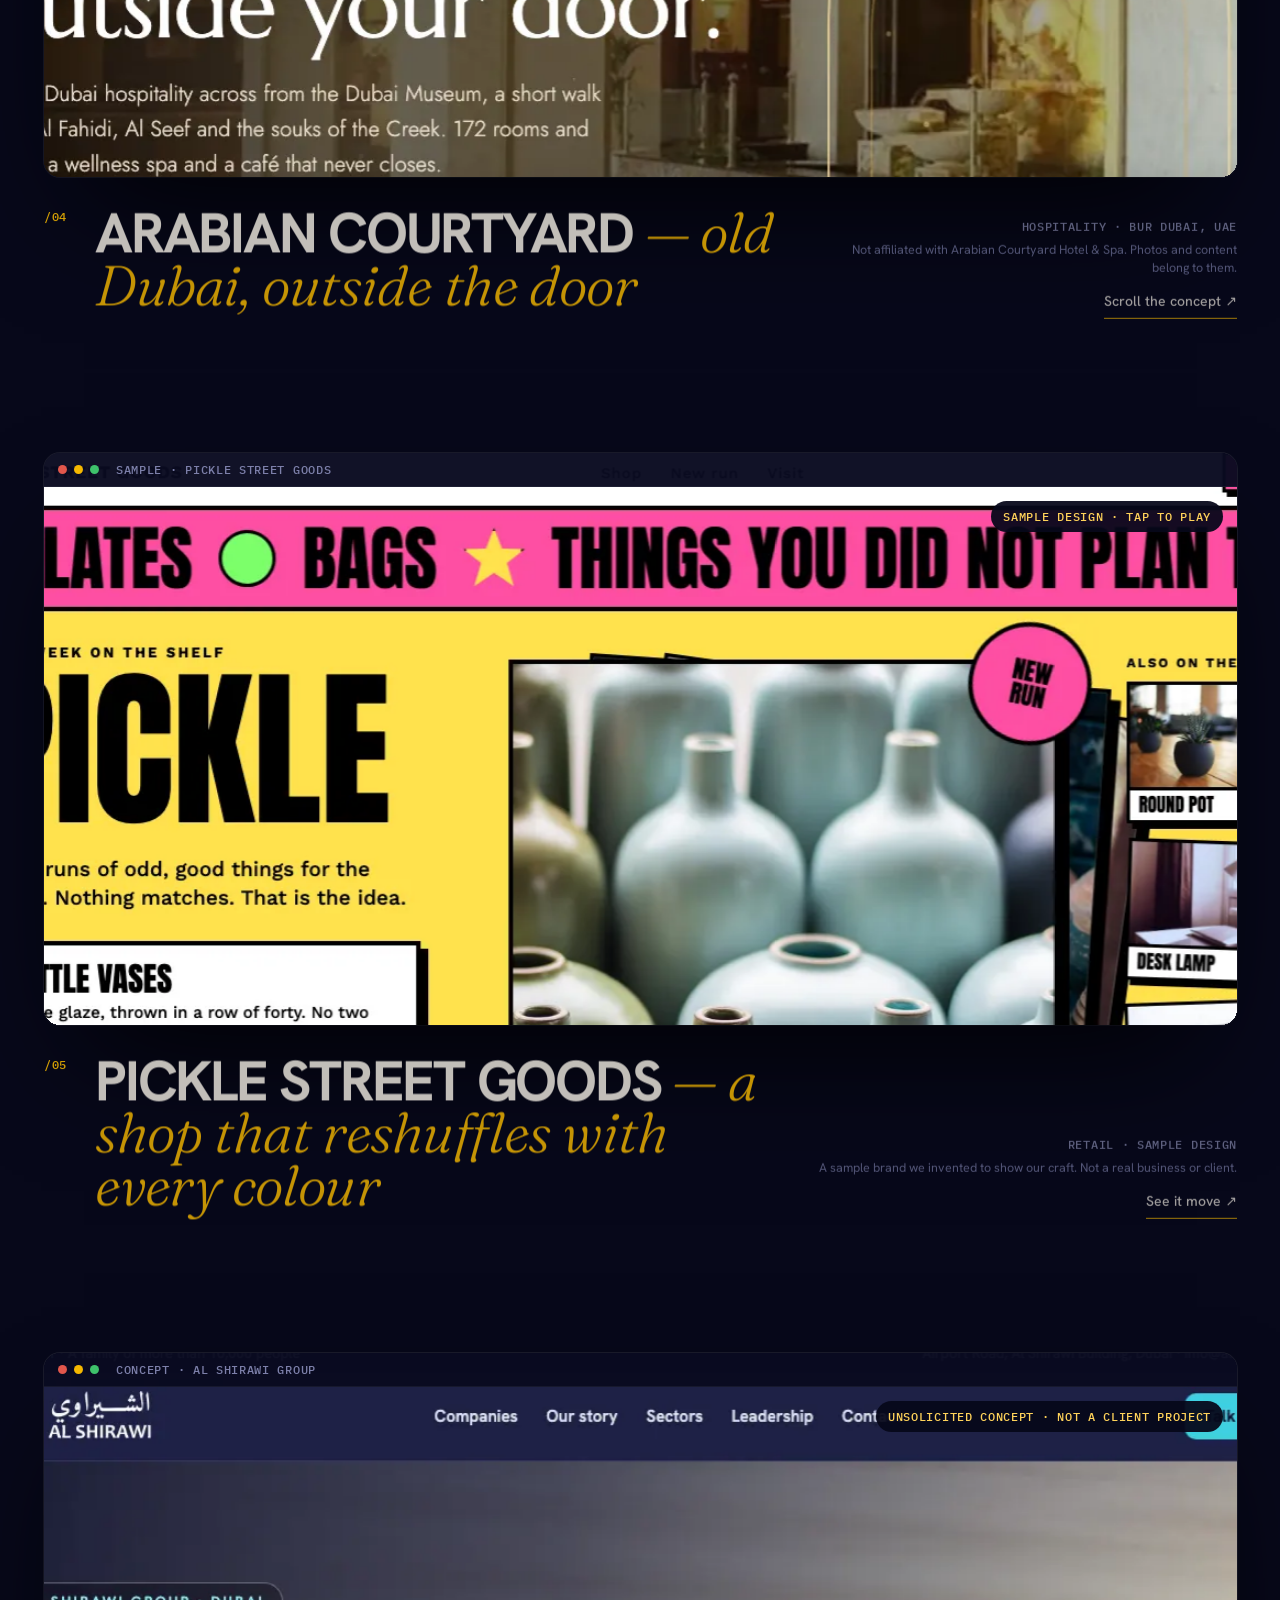
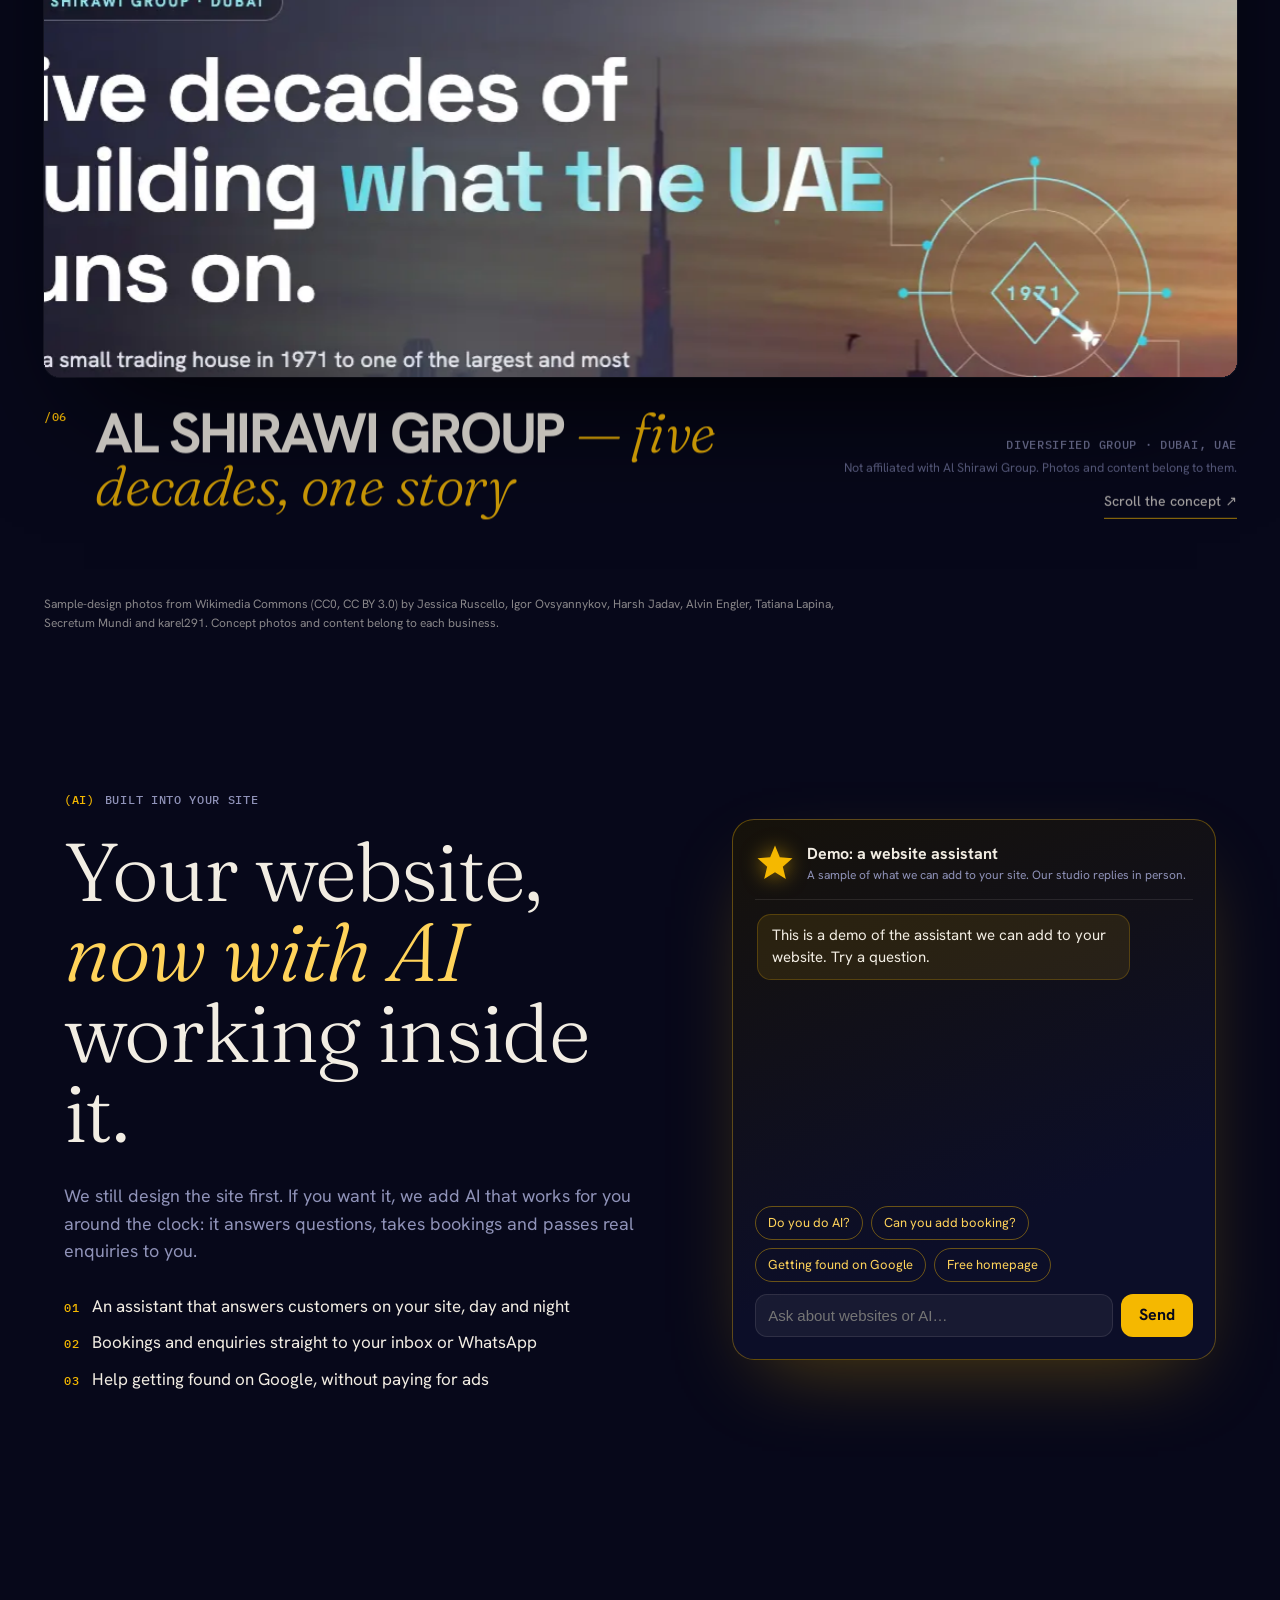
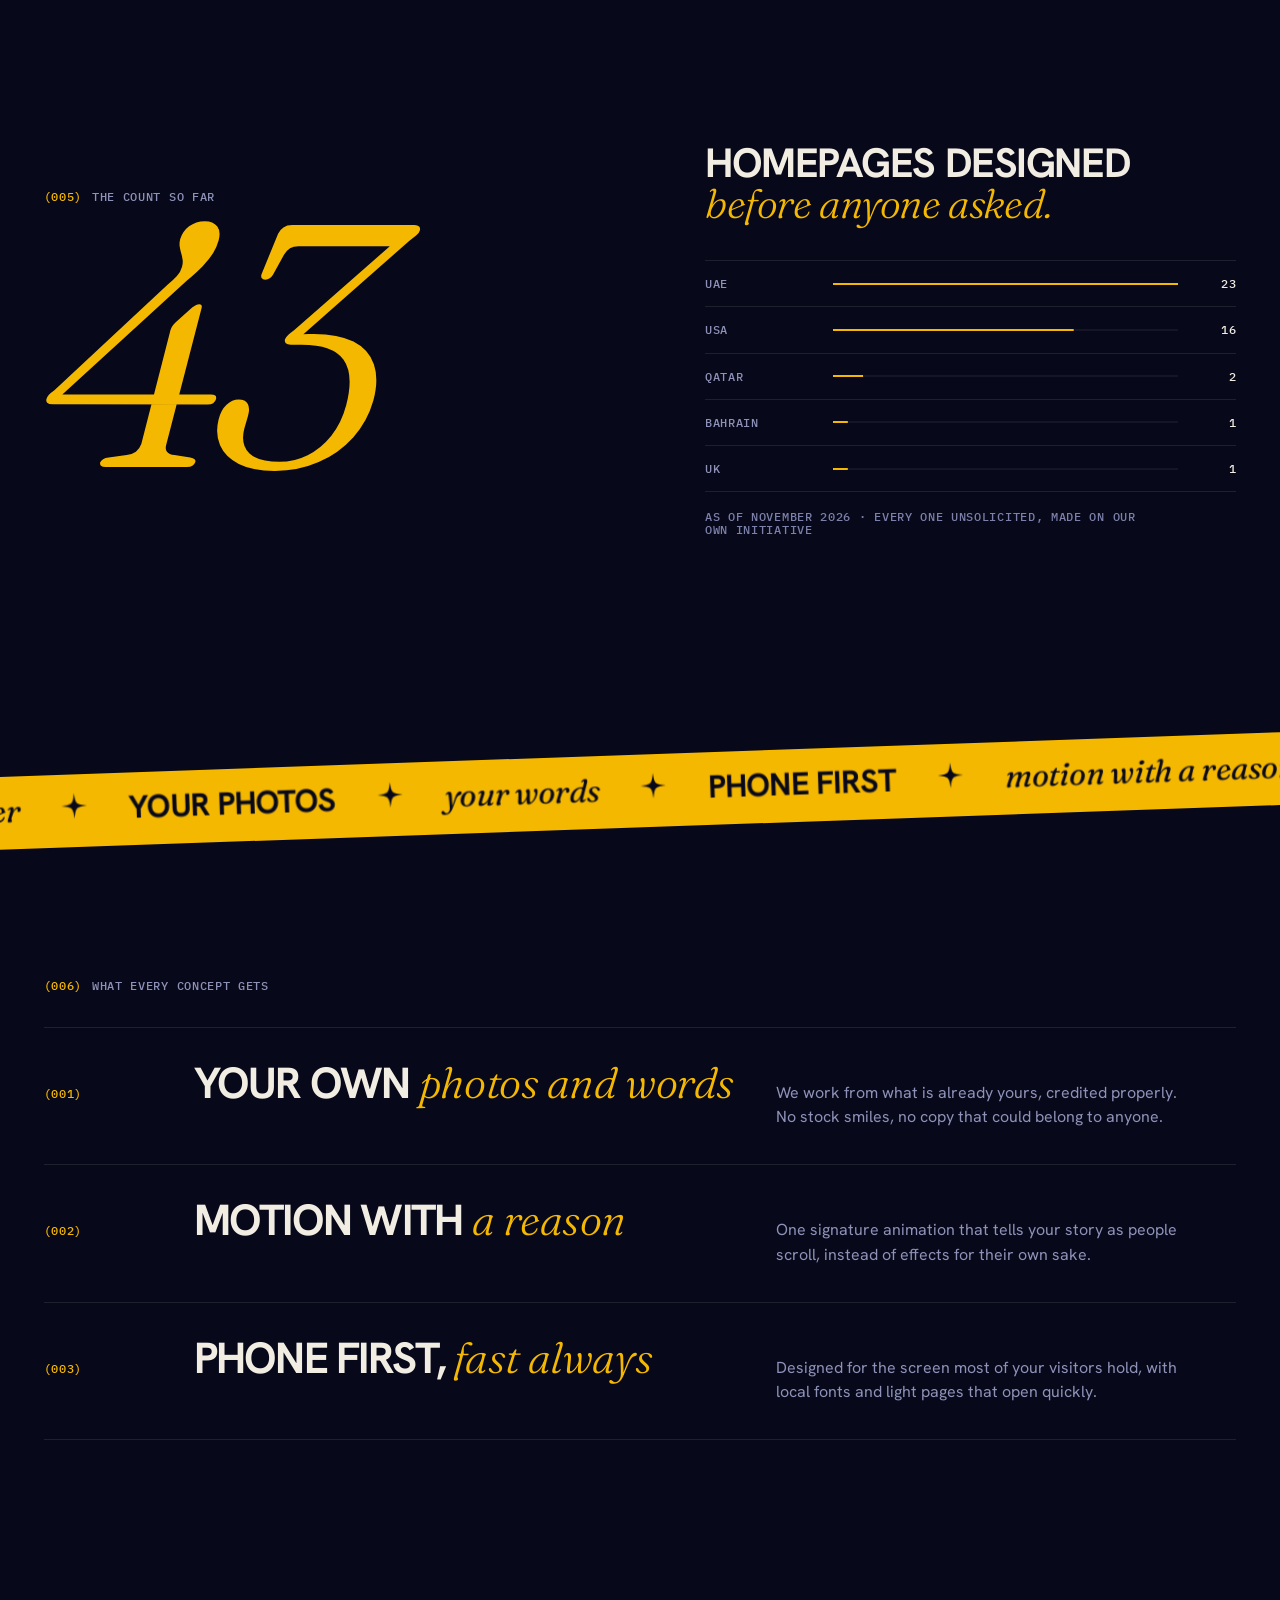
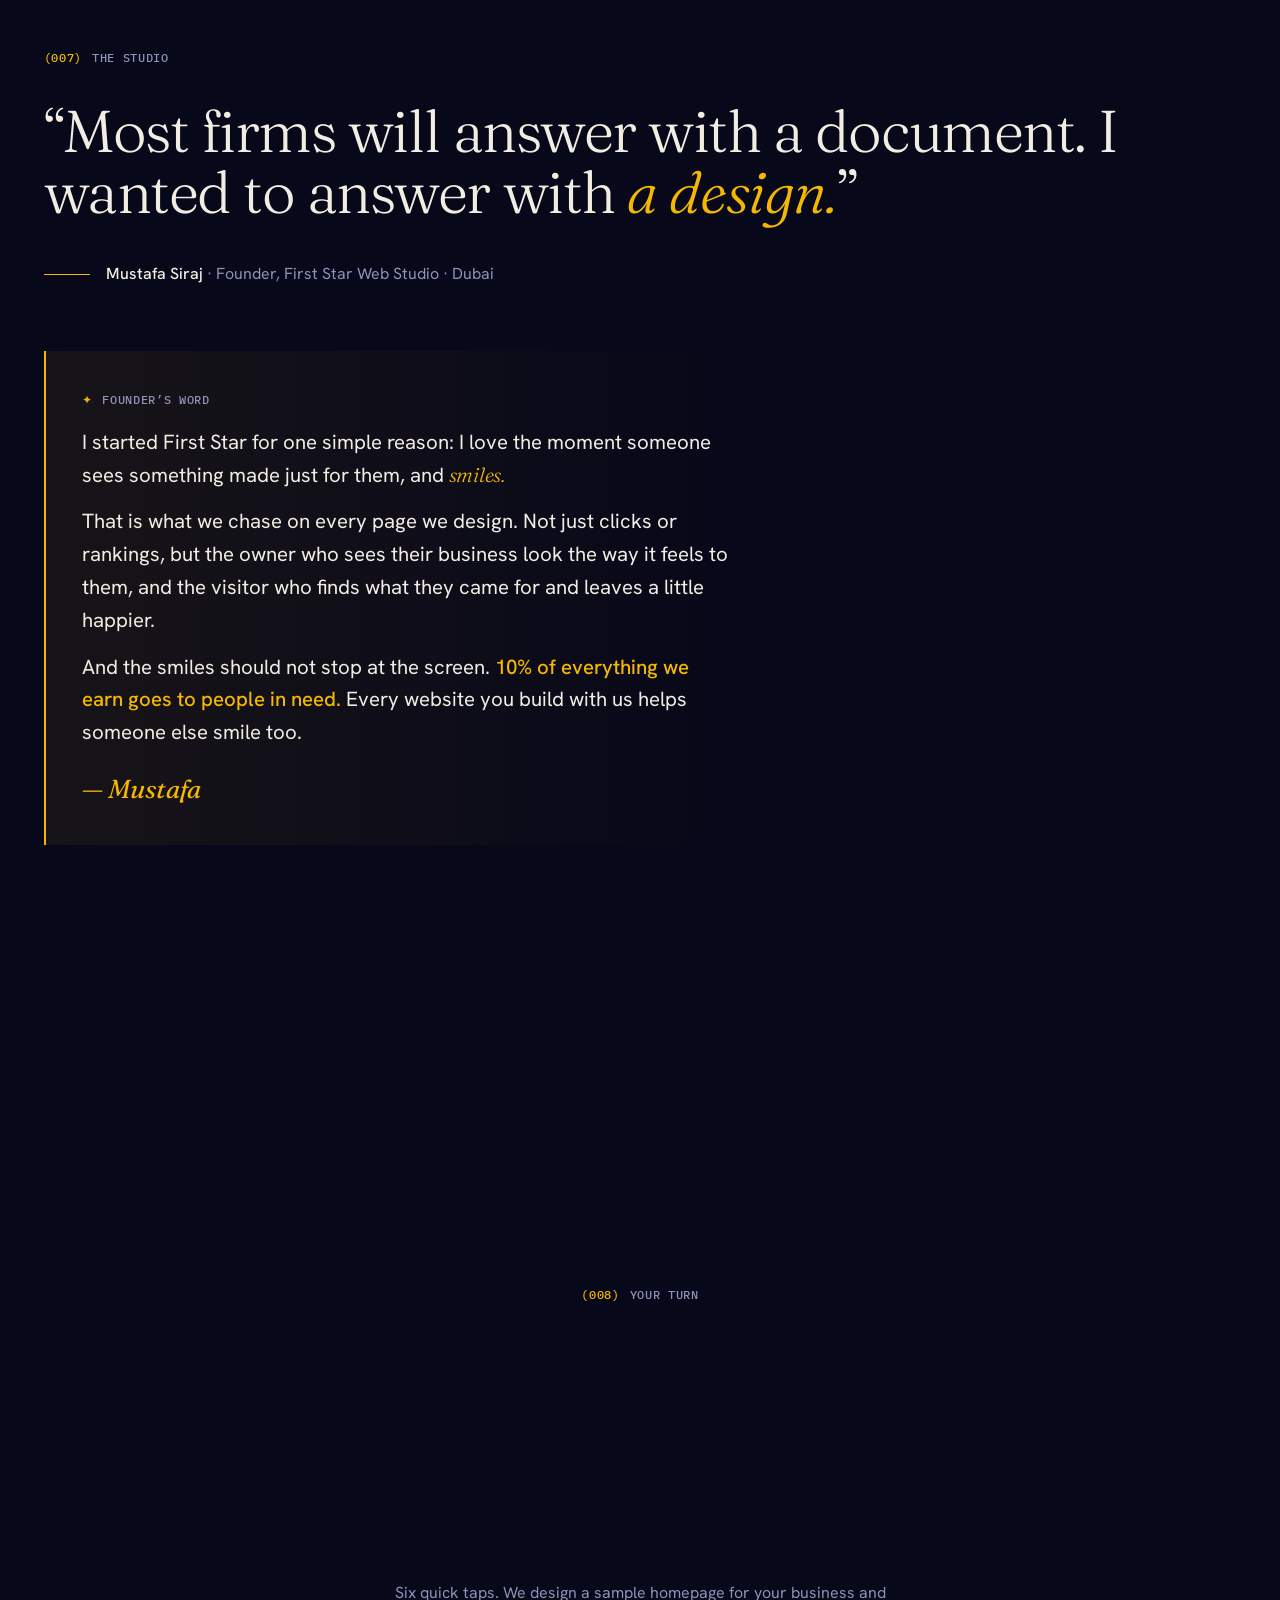
==== commit 12d28cbb: "Privacy: YouTube section; homepage footer Privacy link" ====
--- a/index.html
+++ b/index.html
@@ -575,7 +575,7 @@
   <div class="word" aria-hidden="true">First Star</div>
   <div class="fgrid">
     <div><div class="mono">Studio</div>First Star Web Studio<br>Dubai, United Arab Emirates<br><span class="mono" style="color:var(--dim)">DXB <span id="clock2">--:--</span></span></div>
-    <div><div class="mono">Say hello</div><a href="mailto:firststarwebstudio@gmail.com">firststarwebstudio@gmail.com</a><br><a href="https://www.instagram.com/firststar_webstudio/" target="_blank" rel="noopener">Instagram ↗</a><br><a href="#top" data-link>Back to the first star ↑</a></div>
+    <div><div class="mono">Say hello</div><a href="mailto:firststarwebstudio@gmail.com">firststarwebstudio@gmail.com</a><br><a href="https://www.instagram.com/firststar_webstudio/" target="_blank" rel="noopener">Instagram ↗</a><br><a href="privacy.html">Privacy</a><br><a href="#top" data-link>Back to the first star ↑</a></div>
     <div><div class="mono">Small print</div>Concept work on this page is unsolicited and was made by First Star Web Studio on its own initiative. None of it is client work. The businesses shown are not affiliated with us and have not endorsed us. Their names, logos, photos and content belong to them and appear only to illustrate the concepts. No cookies, no tracking. © 2026 First Star Web Studio.</div>
   </div>
   <div class="social">
